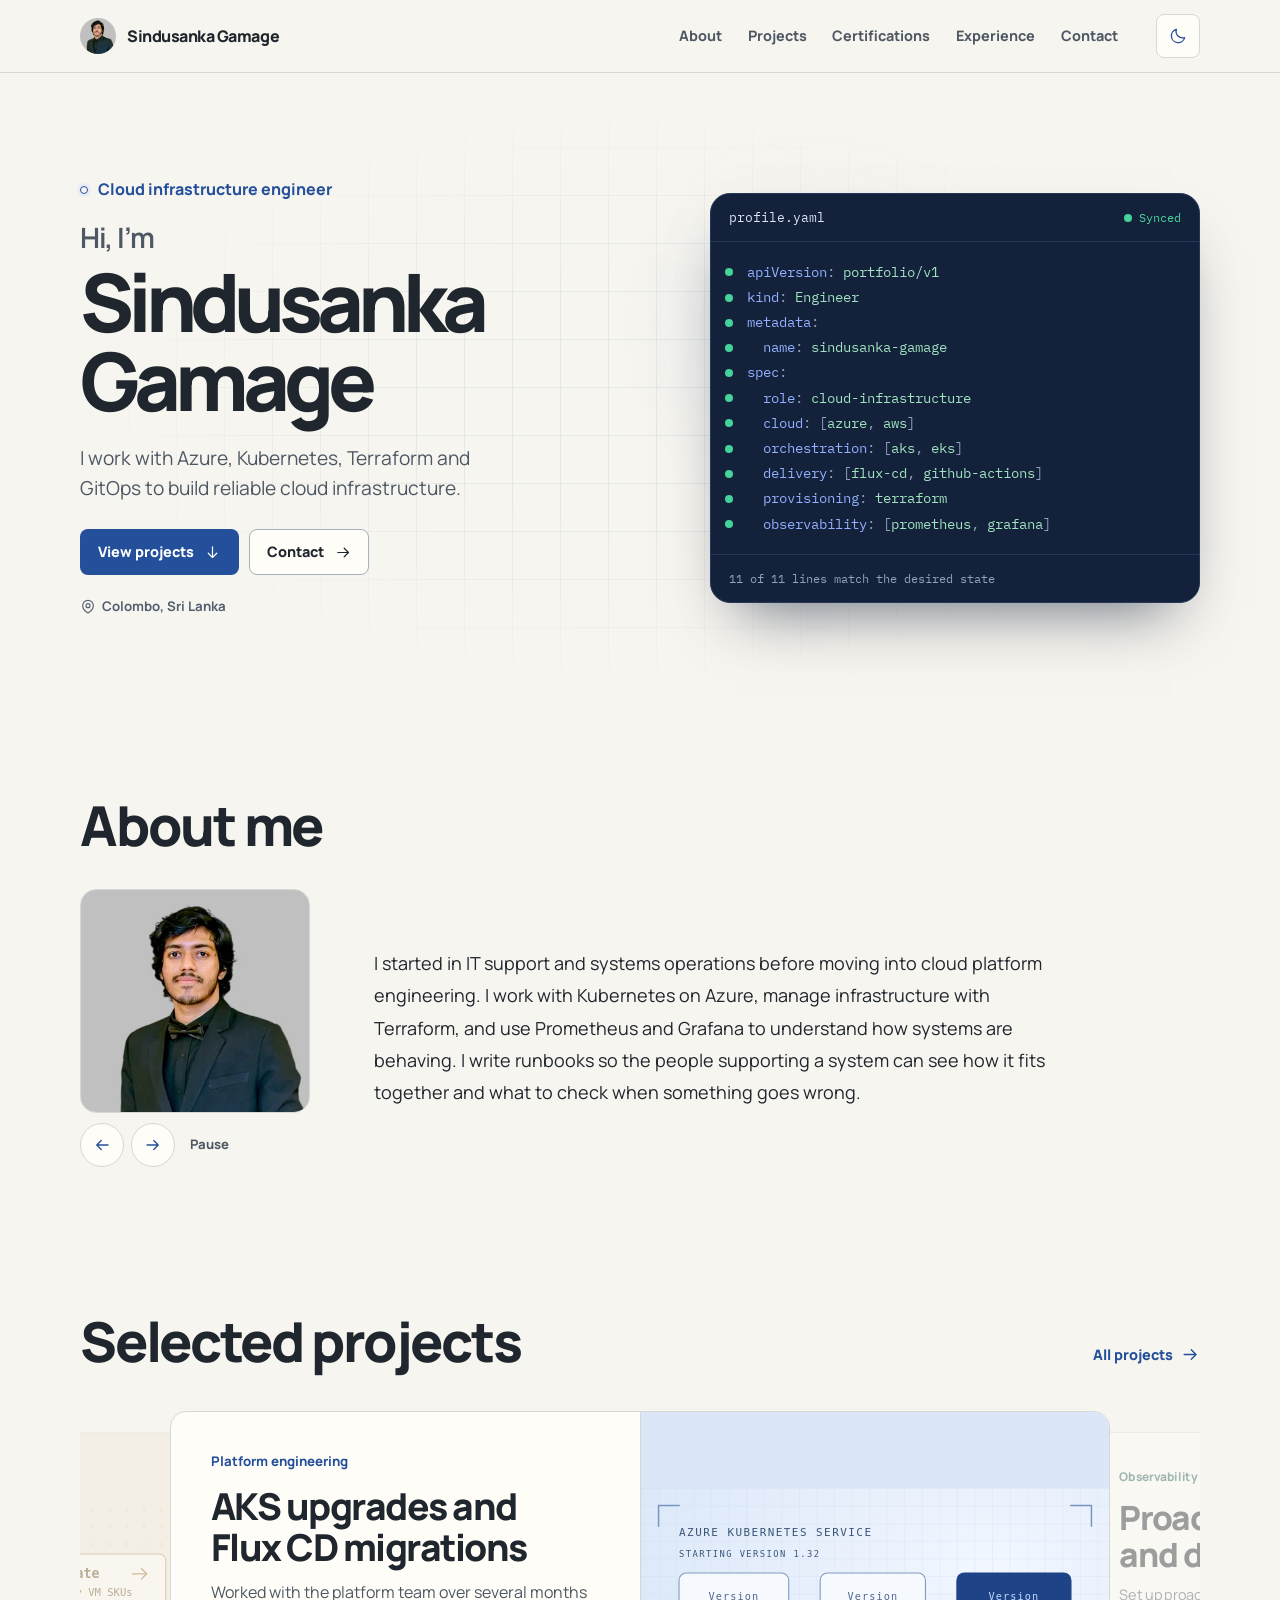
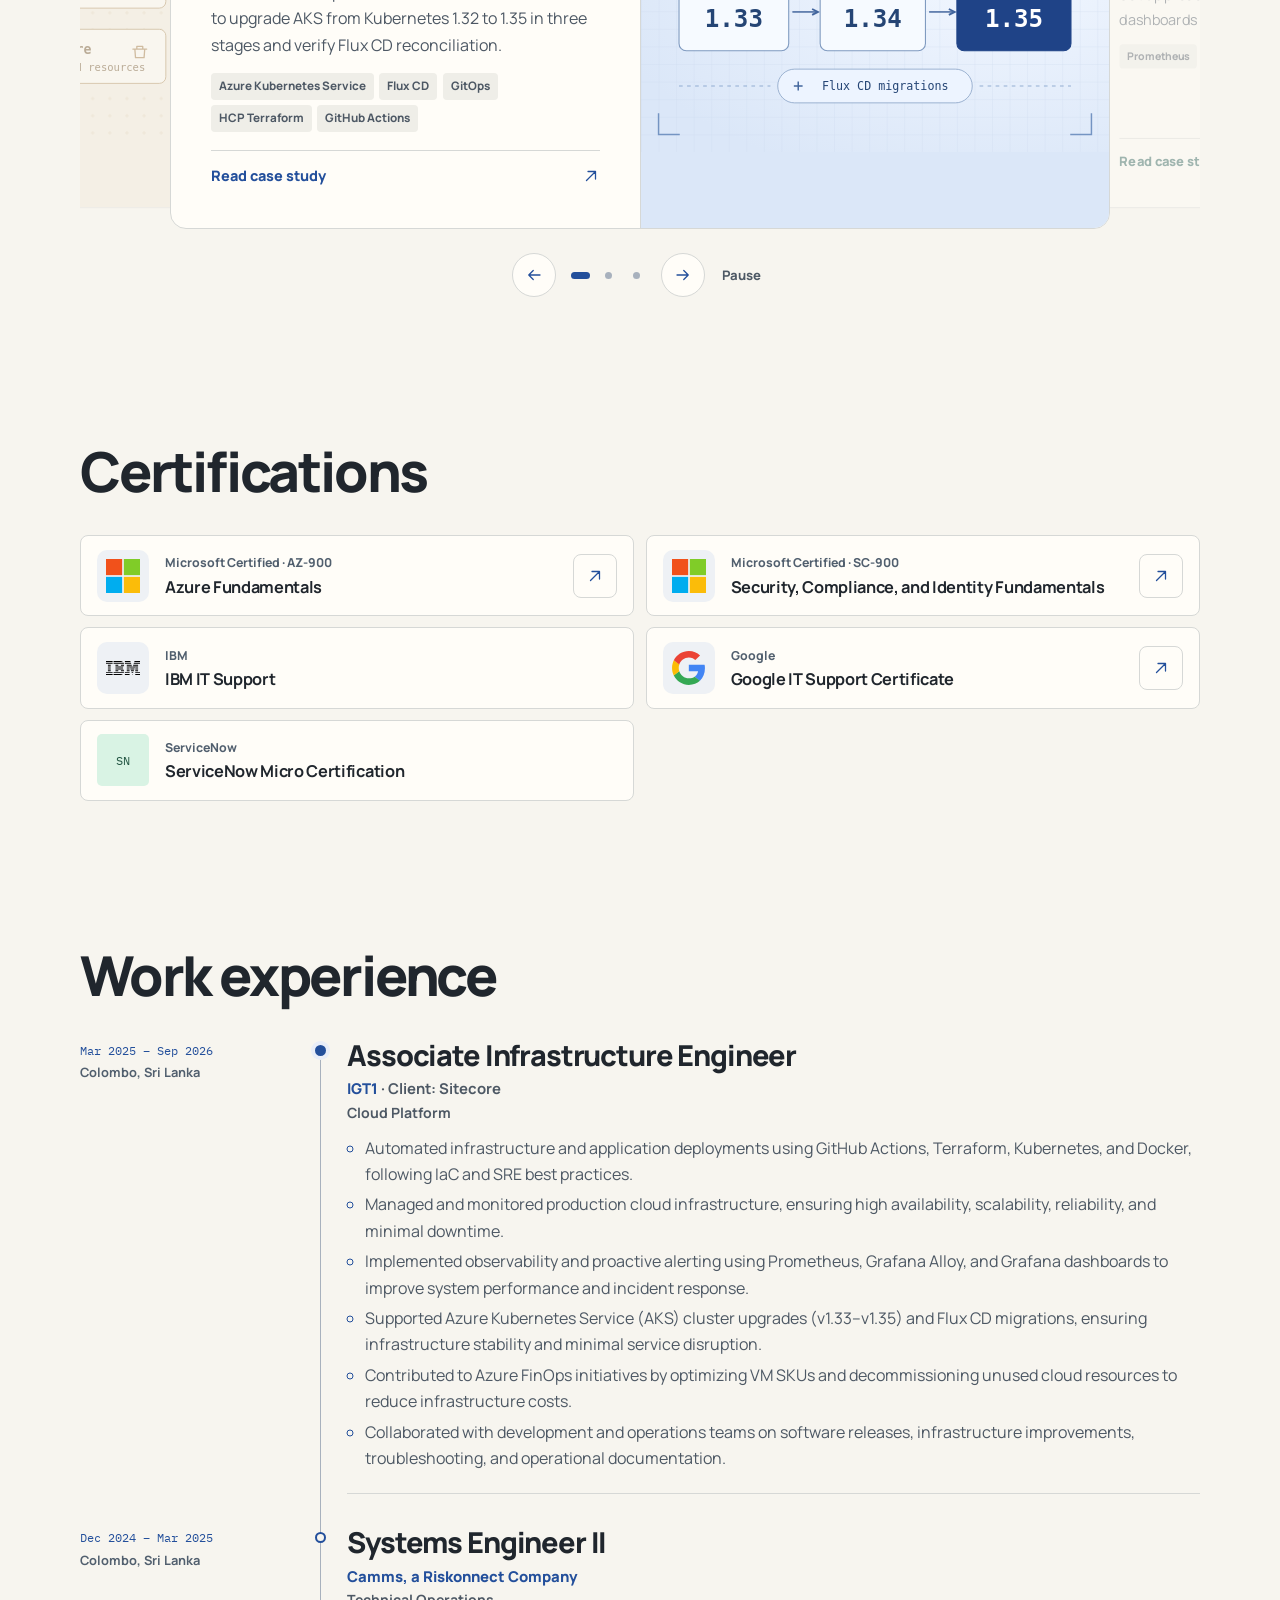
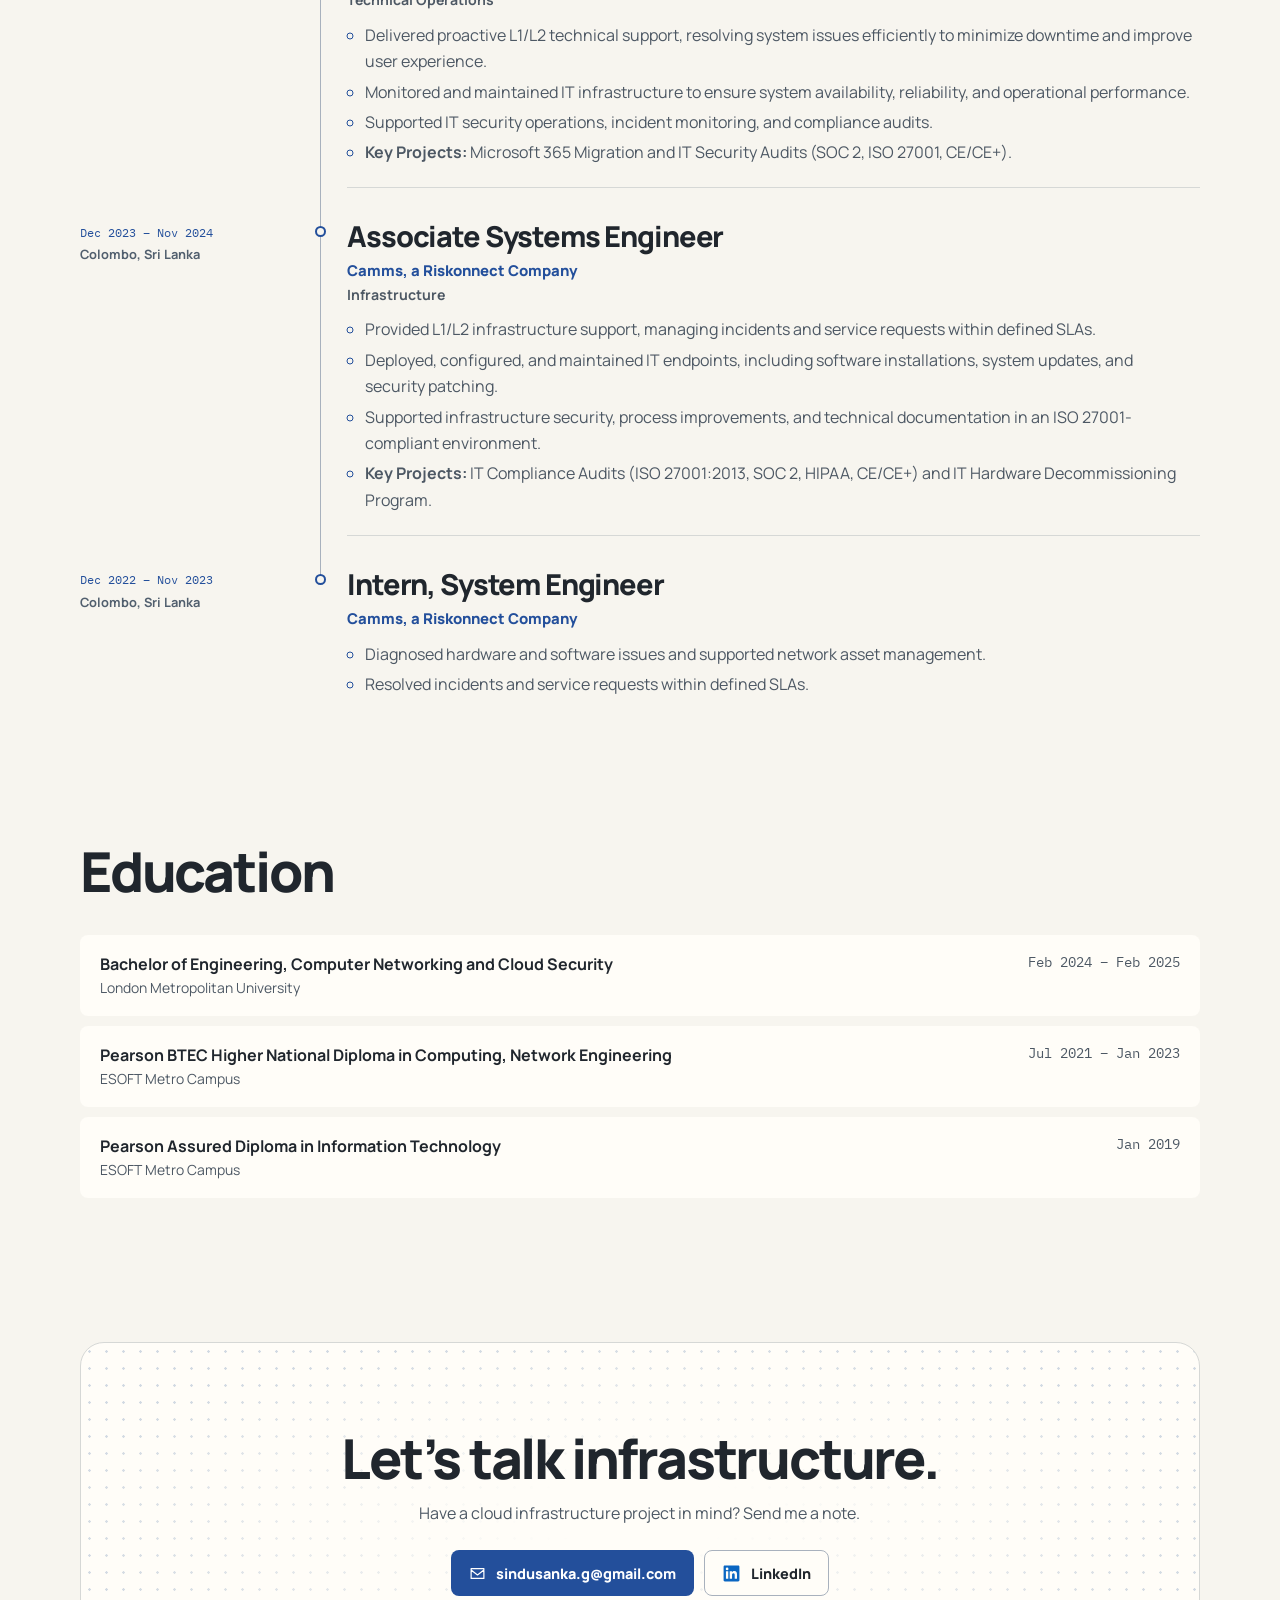
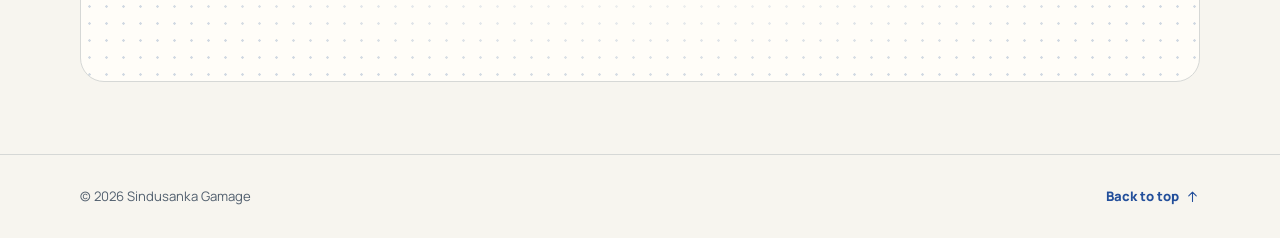
==== index.html @ 4e0adf36 "Deploy portfolio from private source" ====
<!DOCTYPE html><html lang="en" id="top"><head><meta charset="utf-8"><meta name="viewport" content="width=device-width, initial-scale=1"><meta name="theme-color" content="#f7f5ef"><meta name="description" content="Cloud infrastructure engineer in Colombo, Sri Lanka. Working with Azure, Kubernetes, Terraform, GitOps and observability."><meta name="author" content="Sindusanka Gamage"><title>Sindusanka Gamage | Cloud infrastructure engineer</title><link rel="canonical" href="https://sindusanka.live/"><meta property="og:type" content="website"><meta property="og:title" content="Sindusanka Gamage | Cloud infrastructure engineer"><meta property="og:description" content="Cloud infrastructure engineer in Colombo, Sri Lanka. Working with Azure, Kubernetes, Terraform, GitOps and observability."><meta property="og:url" content="https://sindusanka.live/"><meta property="og:image" content="https://sindusanka.live/social.png"><meta property="og:image:width" content="1200"><meta property="og:image:height" content="630"><meta property="og:image:alt" content="Sindusanka Gamage, cloud infrastructure engineer, on a blue grid background"><meta name="twitter:card" content="summary_large_image"><link rel="icon" href="/favicon.svg" type="image/svg+xml"><script>
      try {
        if (localStorage.getItem('portfolio-theme') === 'dark') {
          document.documentElement.dataset.theme = 'dark';
          document.querySelector('meta[name="theme-color"]').content = '#121821';
        }
      } catch {}
    </script><link rel="stylesheet" href="/_astro/Base.BDLdyWD6.css"><link rel="stylesheet" href="/_astro/index.BL-4gbsb.css"></head><body><a class="skip-link" href="#main">Skip to content</a><header class="site-header"><div class="shell header-inner"><a class="brand" href="/" aria-label="Sindusanka Gamage — home"><img class="brand-mark" src="/about-portrait.webp" alt="" width="36" height="36"><span>Sindusanka Gamage</span></a><nav class="desktop-nav" aria-label="Primary"><a href="/#about">About</a><a href="/#projects">Projects</a><a href="/#certifications">Certifications</a><a href="/#experience">Experience</a><a href="/#contact">Contact</a></nav><div class="header-controls"><button type="button" class="icon-button theme-control" aria-label="Switch to dark mode" data-theme-toggle hidden><svg class="theme-moon" aria-hidden="true" width="18" height="18" viewBox="0 0 24 24" fill="none" stroke="currentColor" stroke-width="1.7" stroke-linecap="round" stroke-linejoin="round"><path d="M20.9 14.1A8.7 8.7 0 0 1 9.9 3.1 9 9 0 1 0 20.9 14.1Z"></path></svg><svg class="theme-sun" aria-hidden="true" width="18" height="18" viewBox="0 0 24 24" fill="none" stroke="currentColor" stroke-width="1.7" stroke-linecap="round" stroke-linejoin="round"><path d="M12 2v2m0 16v2M2 12h2m16 0h2M4.9 4.9l1.4 1.4m11.4 11.4 1.4 1.4m0-14.2-1.4 1.4M6.3 17.7l-1.4 1.4M16 12a4 4 0 1 1-8 0 4 4 0 0 1 8 0Z"></path></svg></button><details class="mobile-nav" data-mobile-menu><summary class="icon-button" aria-label="Navigation menu"><svg class="menu-open-icon" aria-hidden="true" width="18" height="18" viewBox="0 0 24 24" fill="none" stroke="currentColor" stroke-width="1.7" stroke-linecap="round" stroke-linejoin="round"><path d="M4 8h16M4 16h16"></path></svg><svg class="menu-close-icon" aria-hidden="true" width="18" height="18" viewBox="0 0 24 24" fill="none" stroke="currentColor" stroke-width="1.7" stroke-linecap="round" stroke-linejoin="round"><path d="m6 6 12 12M6 18 18 6"></path></svg></summary><nav aria-label="Primary"><a href="/#about">About</a><a href="/#projects">Projects</a><a href="/#certifications">Certifications</a><a href="/#experience">Experience</a><a href="/#contact">Contact</a></nav></details></div></div></header><script type="module">var e=document.querySelector(`[data-mobile-menu]`),t=e?.querySelector(`summary`);e?.querySelectorAll(`nav a`).forEach(n=>{n.addEventListener(`click`,()=>{e.open=!1,t?.focus({preventScroll:!0})})}),e?.addEventListener(`keydown`,n=>{n.key===`Escape`&&e.open&&(e.open=!1,t?.focus())});var n=document.querySelector(`[data-theme-toggle]`),r=document.documentElement,i=document.querySelector(`meta[name="theme-color"]`);if(n){let e=()=>{let e=r.dataset.theme===`dark`?`light`:`dark`;n.setAttribute(`aria-label`,`Switch to ${e} mode`)};e(),n.hidden=!1,n.addEventListener(`click`,()=>{let t=r.dataset.theme===`dark`?`light`:`dark`;r.dataset.theme=t,i&&(i.content=t===`dark`?`#121821`:`#f7f5ef`),e();try{localStorage.setItem(`portfolio-theme`,t)}catch{}})}</script><main id="main" tabindex="-1"><section class="shell hero" aria-labelledby="intro-heading"><div class="hero-grid-background" aria-hidden="true"></div><div class="hero-copy"><p class="eyebrow hero-eyebrow"><span aria-hidden="true"></span>Cloud infrastructure engineer</p><h1 id="intro-heading" aria-label="Hi, I’m Sindusanka Gamage"><span aria-hidden="true">Hi, I’m</span><strong class="name-line" aria-hidden="true">Sindusanka</strong><em class="name-line" aria-hidden="true">Gamage</em></h1><p class="hero-description">I work with Azure, Kubernetes, Terraform and GitOps to build reliable cloud infrastructure.</p><div class="hero-actions flex flex-wrap"><a class="button primary-button" href="#projects">View projects <svg aria-hidden="true" width="17" height="17" viewBox="0 0 24 24" fill="none" stroke="currentColor" stroke-width="1.7" stroke-linecap="round" stroke-linejoin="round"><path d="M12 4v15m-6-6 6 6 6-6"></path></svg></a><a class="button secondary-button" href="#contact">Contact <svg aria-hidden="true" width="17" height="17" viewBox="0 0 24 24" fill="none" stroke="currentColor" stroke-width="1.7" stroke-linecap="round" stroke-linejoin="round"><path d="M4 12h15m-6-6 6 6-6 6"></path></svg></a></div><p class="location"><svg aria-hidden="true" width="16" height="16" viewBox="0 0 24 24" fill="none" stroke="currentColor" stroke-width="1.7" stroke-linecap="round" stroke-linejoin="round"><path d="M20 10c0 6-8 11-8 11S4 16 4 10a8 8 0 0 1 16 0Zm-5 0a3 3 0 1 1-6 0 3 3 0 0 1 6 0Z"></path></svg> Colombo, Sri Lanka</p></div><figure class="manifest" aria-label="Profile YAML illustration" style="--line-count: 11" data-astro-cid-53fjrrnv><figcaption class="manifest-bar" data-astro-cid-53fjrrnv><span data-astro-cid-53fjrrnv>profile.yaml</span><span class="swap" data-astro-cid-53fjrrnv><span class="status status-pending pending" aria-hidden="true" data-astro-cid-53fjrrnv>Reconciling</span><span class="status status-synced settled" data-astro-cid-53fjrrnv>Synced</span></span></figcaption><ol class="manifest-lines" role="list" data-astro-cid-53fjrrnv><li class="manifest-line" style="--line-index: 0" data-astro-cid-53fjrrnv><span class="line-dot" aria-hidden="true" data-astro-cid-53fjrrnv></span><code class="line-text" data-astro-cid-53fjrrnv><span class="yaml-key" data-astro-cid-53fjrrnv>apiVersion</span><span class="yaml-punctuation" data-astro-cid-53fjrrnv>:</span><span class="yaml-value" data-astro-cid-53fjrrnv> portfolio/v1</span></code></li><li class="manifest-line" style="--line-index: 1" data-astro-cid-53fjrrnv><span class="line-dot" aria-hidden="true" data-astro-cid-53fjrrnv></span><code class="line-text" data-astro-cid-53fjrrnv><span class="yaml-key" data-astro-cid-53fjrrnv>kind</span><span class="yaml-punctuation" data-astro-cid-53fjrrnv>:</span><span class="yaml-value" data-astro-cid-53fjrrnv> Engineer</span></code></li><li class="manifest-line" style="--line-index: 2" data-astro-cid-53fjrrnv><span class="line-dot" aria-hidden="true" data-astro-cid-53fjrrnv></span><code class="line-text" data-astro-cid-53fjrrnv><span class="yaml-key" data-astro-cid-53fjrrnv>metadata</span><span class="yaml-punctuation" data-astro-cid-53fjrrnv>:</span></code></li><li class="manifest-line" style="--line-index: 3" data-astro-cid-53fjrrnv><span class="line-dot" aria-hidden="true" data-astro-cid-53fjrrnv></span><code class="line-text" data-astro-cid-53fjrrnv><span class="yaml-key" data-astro-cid-53fjrrnv>  name</span><span class="yaml-punctuation" data-astro-cid-53fjrrnv>:</span><span class="yaml-value" data-astro-cid-53fjrrnv> sindusanka-gamage</span></code></li><li class="manifest-line" style="--line-index: 4" data-astro-cid-53fjrrnv><span class="line-dot" aria-hidden="true" data-astro-cid-53fjrrnv></span><code class="line-text" data-astro-cid-53fjrrnv><span class="yaml-key" data-astro-cid-53fjrrnv>spec</span><span class="yaml-punctuation" data-astro-cid-53fjrrnv>:</span></code></li><li class="manifest-line" style="--line-index: 5" data-astro-cid-53fjrrnv><span class="line-dot" aria-hidden="true" data-astro-cid-53fjrrnv></span><code class="line-text" data-astro-cid-53fjrrnv><span class="yaml-key" data-astro-cid-53fjrrnv>  role</span><span class="yaml-punctuation" data-astro-cid-53fjrrnv>:</span><span class="yaml-value" data-astro-cid-53fjrrnv> cloud-infrastructure</span></code></li><li class="manifest-line" style="--line-index: 6" data-astro-cid-53fjrrnv><span class="line-dot" aria-hidden="true" data-astro-cid-53fjrrnv></span><code class="line-text" data-astro-cid-53fjrrnv><span class="yaml-key" data-astro-cid-53fjrrnv>  cloud</span><span class="yaml-punctuation" data-astro-cid-53fjrrnv>:</span><span class="yaml-punctuation" data-astro-cid-53fjrrnv> [</span><span class="yaml-value" data-astro-cid-53fjrrnv>azure</span><span class="yaml-punctuation" data-astro-cid-53fjrrnv>, </span><span class="yaml-value" data-astro-cid-53fjrrnv>aws</span><span class="yaml-punctuation" data-astro-cid-53fjrrnv>]</span></code></li><li class="manifest-line" style="--line-index: 7" data-astro-cid-53fjrrnv><span class="line-dot" aria-hidden="true" data-astro-cid-53fjrrnv></span><code class="line-text" data-astro-cid-53fjrrnv><span class="yaml-key" data-astro-cid-53fjrrnv>  orchestration</span><span class="yaml-punctuation" data-astro-cid-53fjrrnv>:</span><span class="yaml-punctuation" data-astro-cid-53fjrrnv> [</span><span class="yaml-value" data-astro-cid-53fjrrnv>aks</span><span class="yaml-punctuation" data-astro-cid-53fjrrnv>, </span><span class="yaml-value" data-astro-cid-53fjrrnv>eks</span><span class="yaml-punctuation" data-astro-cid-53fjrrnv>]</span></code></li><li class="manifest-line" style="--line-index: 8" data-astro-cid-53fjrrnv><span class="line-dot" aria-hidden="true" data-astro-cid-53fjrrnv></span><code class="line-text" data-astro-cid-53fjrrnv><span class="yaml-key" data-astro-cid-53fjrrnv>  delivery</span><span class="yaml-punctuation" data-astro-cid-53fjrrnv>:</span><span class="yaml-punctuation" data-astro-cid-53fjrrnv> [</span><span class="yaml-value" data-astro-cid-53fjrrnv>flux-cd</span><span class="yaml-punctuation" data-astro-cid-53fjrrnv>, </span><span class="yaml-value" data-astro-cid-53fjrrnv>github-actions</span><span class="yaml-punctuation" data-astro-cid-53fjrrnv>]</span></code></li><li class="manifest-line" style="--line-index: 9" data-astro-cid-53fjrrnv><span class="line-dot" aria-hidden="true" data-astro-cid-53fjrrnv></span><code class="line-text" data-astro-cid-53fjrrnv><span class="yaml-key" data-astro-cid-53fjrrnv>  provisioning</span><span class="yaml-punctuation" data-astro-cid-53fjrrnv>:</span><span class="yaml-value" data-astro-cid-53fjrrnv> terraform</span></code></li><li class="manifest-line" style="--line-index: 10" data-astro-cid-53fjrrnv><span class="line-dot" aria-hidden="true" data-astro-cid-53fjrrnv></span><code class="line-text" data-astro-cid-53fjrrnv><span class="yaml-key" data-astro-cid-53fjrrnv>  observability</span><span class="yaml-punctuation" data-astro-cid-53fjrrnv>:</span><span class="yaml-punctuation" data-astro-cid-53fjrrnv> [</span><span class="yaml-value" data-astro-cid-53fjrrnv>prometheus</span><span class="yaml-punctuation" data-astro-cid-53fjrrnv>, </span><span class="yaml-value" data-astro-cid-53fjrrnv>grafana</span><span class="yaml-punctuation" data-astro-cid-53fjrrnv>]</span></code></li></ol><div class="manifest-footer" data-astro-cid-53fjrrnv><span class="swap" data-astro-cid-53fjrrnv><span class="pending" aria-hidden="true" data-astro-cid-53fjrrnv>Applying 11 lines</span><span class="settled" data-astro-cid-53fjrrnv>11 of 11 lines match the desired state</span></span></div></figure></section><section class="shell page-section" id="about" aria-labelledby="about-heading"><div class="section-heading"><h2 id="about-heading">About me</h2></div><div class="about-grid"><div class="about-gallery" role="group" aria-label="About Me photos"><div class="about-photo-frame"><img src="/about-portrait.webp" alt="Portrait of Sindusanka Gamage" width="384" height="374" data-photo-active="true" loading="lazy" decoding="async"><img src="/about-photos/0094.webp" alt="Sindusanka Gamage beside a Microsoft sign" width="640" height="640" aria-hidden="true" loading="lazy" decoding="async"><img src="/about-photos/6865.webp" alt="Sindusanka Gamage working at a desk with a laptop and monitor" width="640" height="640" aria-hidden="true" loading="lazy" decoding="async"><img src="/about-photos/6495.webp" alt="Sindusanka Gamage in graduation robes holding a certificate tube" width="640" height="640" aria-hidden="true" loading="lazy" decoding="async"></div><div class="about-photo-controls" hidden><button class="icon-button" type="button" data-photo-previous aria-label="Previous photo"><svg aria-hidden="true" width="18" height="18" viewBox="0 0 24 24" fill="none" stroke="currentColor" stroke-width="1.7" stroke-linecap="round" stroke-linejoin="round"><path d="M20 12H5m6 6-6-6 6-6"></path></svg></button><button class="icon-button" type="button" data-photo-next aria-label="Next photo"><svg aria-hidden="true" width="18" height="18" viewBox="0 0 24 24" fill="none" stroke="currentColor" stroke-width="1.7" stroke-linecap="round" stroke-linejoin="round"><path d="M4 12h15m-6-6 6 6-6 6"></path></svg></button><button class="carousel-pause" type="button" data-photo-pause aria-label="Pause photo rotation">Pause</button><span class="sr-only" data-photo-status role="status"></span></div></div><p class="bio" id="stack">I started in IT support and systems operations before moving into cloud platform engineering. I work with Kubernetes on Azure, manage infrastructure with Terraform, and use Prometheus and Grafana to understand how systems are behaving. I write runbooks so the people supporting a system can see how it fits together and what to check when something goes wrong.</p></div></section><section class="shell page-section" id="projects" aria-labelledby="projects-heading"><div class="section-heading"><h2 id="projects-heading">Selected projects</h2><a href="/projects/" class="text-link section-link">All projects <svg aria-hidden="true" width="19" height="19" viewBox="0 0 24 24" fill="none" stroke="currentColor" stroke-width="1.7" stroke-linecap="round" stroke-linejoin="round"><path d="M4 12h15m-6-6 6 6-6 6"></path></svg></a></div><div class="project-grid" id="project-slides"><article class="project-card project-featured"><div class="project-content"><p class="project-meta"><span class="project-number">01</span>Platform engineering</p><h3>AKS upgrades and Flux CD migrations</h3><p class="project-summary">Worked with the platform team over several months to upgrade AKS from Kubernetes 1.32 to 1.35 in three stages and verify Flux CD reconciliation.</p><ul class="tags" aria-label="Technologies"><li>Azure Kubernetes Service</li><li>Flux CD</li><li>GitOps</li><li>HCP Terraform</li><li>GitHub Actions</li></ul><a class="project-link text-link" href="/projects/aks-upgrades-flux-migrations/" aria-label="Read case study: AKS upgrades and Flux CD migrations">Read case study <svg aria-hidden="true" width="18" height="18" viewBox="0 0 24 24" fill="none" stroke="currentColor" stroke-width="1.7" stroke-linecap="round" stroke-linejoin="round"><path d="M6 18 18 6M8 6h10v10"></path></svg></a></div><div class="project-media"><img src="/project-media/aks-upgrades-flux-migrations/aks-upgrade-sequence.svg" alt="Three AKS upgrades from 1.32 to 1.33, 1.34, and 1.35, with Flux CD on a separate track." width="640" height="360" loading="eager" decoding="async"></div></article><article class="project-card" data-tone="teal"><div class="project-content"><p class="project-meta"><span class="project-number">02</span>Observability</p><h3>Proactive alerting and dashboards</h3><p class="project-summary">Set up proactive alerting and built custom Grafana dashboards to make system health easier to see.</p><ul class="tags" aria-label="Technologies"><li>Prometheus</li><li>Grafana Alloy</li><li>Grafana</li></ul><a class="project-link text-link" href="/projects/proactive-alerting-dashboards/" aria-label="Read case study: Proactive alerting and dashboards">Read case study <svg aria-hidden="true" width="18" height="18" viewBox="0 0 24 24" fill="none" stroke="currentColor" stroke-width="1.7" stroke-linecap="round" stroke-linejoin="round"><path d="M6 18 18 6M8 6h10v10"></path></svg></a></div><div class="project-media"><img src="/project-media/proactive-alerting-dashboards/monitoring-flow.svg" alt="Monitoring flow diagram showing Grafana Alloy and Prometheus connected to alerts and Grafana dashboards." width="640" height="360" loading="lazy" decoding="async"></div></article><article class="project-card" data-tone="amber"><div class="project-content"><p class="project-meta"><span class="project-number">03</span>Cloud efficiency</p><h3>FinOps cost optimization</h3><p class="project-summary">Moved legacy Azure VM SKUs to more efficient options and decommissioned unused resources to reduce cloud spend.</p><ul class="tags" aria-label="Technologies"><li>Azure</li><li>FinOps</li></ul><a class="project-link text-link" href="/projects/finops-cost-optimization/" aria-label="Read case study: FinOps cost optimization">Read case study <svg aria-hidden="true" width="18" height="18" viewBox="0 0 24 24" fill="none" stroke="currentColor" stroke-width="1.7" stroke-linecap="round" stroke-linejoin="round"><path d="M6 18 18 6M8 6h10v10"></path></svg></a></div><div class="project-media"><img src="/project-media/finops-cost-optimization/azure-resource-lifecycle.svg" alt="Azure resource lifecycle diagram showing two paths from a resource review: migrate legacy VM SKUs and retire unused resources." width="640" height="360" loading="lazy" decoding="async"></div></article></div><div class="carousel-controls" hidden><button class="icon-button" type="button" data-project-prev aria-label="Previous project" aria-controls="project-slides"><svg aria-hidden="true" width="18" height="18" viewBox="0 0 24 24" fill="none" stroke="currentColor" stroke-width="1.7" stroke-linecap="round" stroke-linejoin="round"><path d="M20 12H5m6 6-6-6 6-6"></path></svg></button><div class="carousel-dots" role="group" aria-label="Choose a project"><button class="carousel-dot" type="button" data-project-index="0" aria-label="Show AKS upgrades and Flux CD migrations" aria-controls="project-slides"></button><button class="carousel-dot" type="button" data-project-index="1" aria-label="Show Proactive alerting and dashboards" aria-controls="project-slides"></button><button class="carousel-dot" type="button" data-project-index="2" aria-label="Show FinOps cost optimization" aria-controls="project-slides"></button></div><button class="icon-button" type="button" data-project-next aria-label="Next project" aria-controls="project-slides"><svg aria-hidden="true" width="18" height="18" viewBox="0 0 24 24" fill="none" stroke="currentColor" stroke-width="1.7" stroke-linecap="round" stroke-linejoin="round"><path d="M4 12h15m-6-6 6 6-6 6"></path></svg></button><button class="carousel-pause" type="button" data-project-pause>Pause</button><span class="sr-only" data-project-status role="status"></span></div></section><section class="shell page-section" id="certifications" aria-labelledby="certifications-heading"><div class="section-heading"><h2 id="certifications-heading">Certifications</h2></div><ul class="credential-list"><li class="credential"><span class="credential-mark vendor-mark" aria-hidden="true"><img src="/brand-marks/microsoft.svg" alt="" width="34" height="34" loading="lazy"></span><div><p class="credential-issuer">Microsoft Certified · AZ-900</p><h3>Azure Fundamentals</h3></div><a class="icon-button credential-link" href="https://learn.microsoft.com/en-us/credentials/certifications/azure-fundamentals/" aria-label="Azure Fundamentals issuer information" title="Issuer information"><svg aria-hidden="true" width="18" height="18" viewBox="0 0 24 24" fill="none" stroke="currentColor" stroke-width="1.7" stroke-linecap="round" stroke-linejoin="round"><path d="M6 18 18 6M8 6h10v10"></path></svg></a></li><li class="credential"><span class="credential-mark vendor-mark" aria-hidden="true"><img src="/brand-marks/microsoft.svg" alt="" width="34" height="34" loading="lazy"></span><div><p class="credential-issuer">Microsoft Certified · SC-900</p><h3>Security, Compliance, and Identity Fundamentals</h3></div><a class="icon-button credential-link" href="https://learn.microsoft.com/en-us/credentials/certifications/security-compliance-and-identity-fundamentals/" aria-label="Security, Compliance, and Identity Fundamentals issuer information" title="Issuer information"><svg aria-hidden="true" width="18" height="18" viewBox="0 0 24 24" fill="none" stroke="currentColor" stroke-width="1.7" stroke-linecap="round" stroke-linejoin="round"><path d="M6 18 18 6M8 6h10v10"></path></svg></a></li><li class="credential"><span class="credential-mark vendor-mark" aria-hidden="true"><img src="/brand-marks/ibm.svg" alt="" width="34" height="34" loading="lazy"></span><div><p class="credential-issuer">IBM</p><h3>IBM IT Support</h3></div></li><li class="credential"><span class="credential-mark vendor-mark" aria-hidden="true"><img src="/brand-marks/google.svg" alt="" width="34" height="34" loading="lazy"></span><div><p class="credential-issuer">Google</p><h3>Google IT Support Certificate</h3></div><a class="icon-button credential-link" href="https://grow.google/certificates/it-support/" aria-label="Google IT Support Certificate issuer information" title="Issuer information"><svg aria-hidden="true" width="18" height="18" viewBox="0 0 24 24" fill="none" stroke="currentColor" stroke-width="1.7" stroke-linecap="round" stroke-linejoin="round"><path d="M6 18 18 6M8 6h10v10"></path></svg></a></li><li class="credential"><span class="credential-mark servicenow-mark" aria-hidden="true">SN</span><div><p class="credential-issuer">ServiceNow</p><h3>ServiceNow Micro Certification</h3></div></li></ul></section><section class="shell page-section" id="experience" aria-labelledby="experience-heading"><div class="section-heading"><h2 id="experience-heading">Work experience</h2></div><ol class="timeline"><li class="timeline-entry"><div class="job-date"><span><time datetime="2025-03">Mar 2025</time> – <time datetime="2026-09">Sep 2026</time></span><span>Colombo, Sri Lanka</span></div><div class="job-detail"><h3>Associate Infrastructure Engineer</h3><p class="job-employer">IGT1<span> · Client: Sitecore</span></p><p class="job-team">Cloud Platform</p><ul><li>Automated infrastructure and application deployments using GitHub Actions, Terraform, Kubernetes, and Docker, following IaC and SRE best practices.</li><li>Managed and monitored production cloud infrastructure, ensuring high availability, scalability, reliability, and minimal downtime.</li><li>Implemented observability and proactive alerting using Prometheus, Grafana Alloy, and Grafana dashboards to improve system performance and incident response.</li><li>Supported Azure Kubernetes Service (AKS) cluster upgrades (v1.33–v1.35) and Flux CD migrations, ensuring infrastructure stability and minimal service disruption.</li><li>Contributed to Azure FinOps initiatives by optimizing VM SKUs and decommissioning unused cloud resources to reduce infrastructure costs.</li><li>Collaborated with development and operations teams on software releases, infrastructure improvements, troubleshooting, and operational documentation.</li></ul></div></li><li class="timeline-entry"><div class="job-date"><span><time datetime="2024-12">Dec 2024</time> – <time datetime="2025-03">Mar 2025</time></span><span>Colombo, Sri Lanka</span></div><div class="job-detail"><h3>Systems Engineer II</h3><p class="job-employer">Camms, a Riskonnect Company</p><p class="job-team">Technical Operations</p><ul><li>Delivered proactive L1/L2 technical support, resolving system issues efficiently to minimize downtime and improve user experience.</li><li>Monitored and maintained IT infrastructure to ensure system availability, reliability, and operational performance.</li><li>Supported IT security operations, incident monitoring, and compliance audits.</li><li><strong>Key Projects:</strong> Microsoft 365 Migration and IT Security Audits (SOC 2, ISO 27001, CE/CE+).</li></ul></div></li><li class="timeline-entry"><div class="job-date"><span><time datetime="2023-12">Dec 2023</time> – <time datetime="2024-11">Nov 2024</time></span><span>Colombo, Sri Lanka</span></div><div class="job-detail"><h3>Associate Systems Engineer</h3><p class="job-employer">Camms, a Riskonnect Company</p><p class="job-team">Infrastructure</p><ul><li>Provided L1/L2 infrastructure support, managing incidents and service requests within defined SLAs.</li><li>Deployed, configured, and maintained IT endpoints, including software installations, system updates, and security patching.</li><li>Supported infrastructure security, process improvements, and technical documentation in an ISO 27001-compliant environment.</li><li><strong>Key Projects:</strong> IT Compliance Audits (ISO 27001:2013, SOC 2, HIPAA, CE/CE+) and IT Hardware Decommissioning Program.</li></ul></div></li><li class="timeline-entry"><div class="job-date"><span><time datetime="2022-12">Dec 2022</time> – <time datetime="2023-11">Nov 2023</time></span><span>Colombo, Sri Lanka</span></div><div class="job-detail"><h3>Intern, System Engineer</h3><p class="job-employer">Camms, a Riskonnect Company</p><ul><li>Diagnosed hardware and software issues and supported network asset management.</li><li>Resolved incidents and service requests within defined SLAs.</li></ul></div></li></ol></section><section class="shell page-section education" id="education" aria-labelledby="education-heading"><div class="section-heading"><h2 id="education-heading">Education</h2></div><ul><li><div><strong>Bachelor of Engineering, Computer Networking and Cloud Security</strong><p>London Metropolitan University</p></div><p class="education-date">Feb 2024 – Feb 2025</p></li><li><div><strong>Pearson BTEC Higher National Diploma in Computing, Network Engineering</strong><p>ESOFT Metro Campus</p></div><p class="education-date">Jul 2021 – Jan 2023</p></li><li><div><strong>Pearson Assured Diploma in Information Technology</strong><p>ESOFT Metro Campus</p></div><p class="education-date">Jan 2019</p></li></ul></section><section class="shell page-section contact-section" id="contact" aria-labelledby="contact-heading"><div class="contact-panel"><div><h2 id="contact-heading">Let’s talk infrastructure.</h2><p class="contact-description">Have a cloud infrastructure project in mind? Send me a note.</p></div><div class="contact-actions"><a class="button primary-button" href="mailto:sindusanka.g@gmail.com"><svg aria-hidden="true" width="17" height="17" viewBox="0 0 24 24" fill="none" stroke="currentColor" stroke-width="1.7" stroke-linecap="round" stroke-linejoin="round"><path d="M3 5h18v14H3zM3 7l9 7 9-7"></path></svg> sindusanka.g@gmail.com</a><a class="button secondary-button" href="https://www.linkedin.com/in/sindusanka-gamage/" rel="me"><svg class="linkedin-logo" aria-hidden="true" viewBox="0 0 24 24" fill="currentColor"><path d="M20.45 2H3.55C2.69 2 2 2.68 2 3.53v16.94C2 21.32 2.69 22 3.55 22h16.9c.86 0 1.55-.68 1.55-1.53V3.53C22 2.68 21.31 2 20.45 2ZM7.93 18.75H4.98V9.2h2.95v9.55ZM6.45 7.9a1.71 1.71 0 1 1 0-3.42 1.71 1.71 0 0 1 0 3.42ZM19 18.75h-2.95V14.1c0-1.11-.02-2.54-1.55-2.54-1.55 0-1.79 1.21-1.79 2.46v4.73H9.76V9.2h2.83v1.31h.04c.39-.74 1.36-1.52 2.79-1.52 2.99 0 3.54 1.97 3.54 4.53v5.23Z"></path></svg> LinkedIn</a></div></div></section></main><footer class="site-footer"><div class="shell footer-inner"><span>© 2026 Sindusanka Gamage</span><a href="#top">Back to top <svg aria-hidden="true" width="15" height="15" viewBox="0 0 24 24" fill="none" stroke="currentColor" stroke-width="1.7" stroke-linecap="round" stroke-linejoin="round"><path d="M12 20V5m-6 6 6-6 6 6"></path></svg></a></div></footer></body></html><script type="module" src="/_astro/index.astro_astro_type_script_index_0_lang.Bb3Lyny_.js"></script>
---- _astro/Base.BDLdyWD6.css ----
@font-face{font-family:IBM Plex Mono;font-style:normal;font-display:swap;font-weight:400;src:url(/_astro/ibm-plex-mono-latin-400-normal.DMJ8VG8y.woff2)format("woff2"),url(/_astro/ibm-plex-mono-latin-400-normal.CvHOgSBP.woff)format("woff")}@layer properties{@supports (((-webkit-hyphens:none)) and (not (margin-trim:block))) or ((-moz-orient:inline) and (not (color:rgb(from red r g b)))){*,:before,:after,::backdrop{--tw-rotate-x:initial;--tw-rotate-y:initial;--tw-rotate-z:initial;--tw-skew-x:initial;--tw-skew-y:initial;--tw-border-style:solid;--tw-ease:initial}}}@layer theme{:root,:host{--ease-out:cubic-bezier(0, 0, .2, 1)}}@layer utilities{.\!visible{visibility:visible!important}.visible{visibility:visible}.sr-only{clip-path:inset(50%);white-space:nowrap;border-width:0;width:1px;height:1px;margin:-1px;padding:0;position:absolute;overflow:hidden}.static{position:static}.block{display:block}.flex{display:flex}.grid{display:grid}.hidden{display:none}.transform{transform:var(--tw-rotate-x, ) var(--tw-rotate-y, ) var(--tw-rotate-z, ) var(--tw-skew-x, ) var(--tw-skew-y, )}.resize{resize:both}.flex-wrap{flex-wrap:wrap}.border{border-style:var(--tw-border-style);border-width:1px}.ease-out{--tw-ease:var(--ease-out);transition-timing-function:var(--ease-out)}}@font-face{font-family:Manrope Variable;src:url(/_astro/manrope-latin-wght-normal.DHIcAJRg.woff2)format("woff2");font-display:swap;font-style:normal;font-weight:200 800}:root{color-scheme:light;--canvas:light-dark(#f7f5ef,#121821);--surface:light-dark(#fffdf8,#1a2330);--surface-soft:light-dark(#efeee8,#1f2b3a);--ink:light-dark(#20262d,#edf2f9);--muted:light-dark(#4d5864,#b2c0d1);--quiet:light-dark(#515f6e,#a5b6ca);--border:light-dark(#d6d8d6,#344459);--strong-border:light-dark(#a8b1bd,#61748c);--accent:light-dark(#234f9b,#a3c4ff);--accent-soft:light-dark(#e8edf8,#283a57);--button-bg:light-dark(#234f9b,#a3c4ff);--button-text:light-dark(#fff,#142644);--focus:light-dark(#164eab,#b7d2ff);--shadow:light-dark(#18294216,#0004);--mono:"IBM Plex Mono", ui-monospace, monospace;--body-font:"Manrope Variable", system-ui, sans-serif;--shell:1120px;--gutter:clamp(1.125rem, 5vw, 4rem);scroll-behavior:smooth;scroll-padding-top:5.5rem}:root[data-theme=dark]{color-scheme:dark}*,:before,:after{box-sizing:border-box}body{background:var(--canvas);color:var(--ink);font:400 1rem/1.65 var(--body-font);margin:0}h1,h2,h3,p,figure,pre,dl,dd{margin:0}h1,h2,h3{letter-spacing:-.04em;line-height:1.12}a{color:inherit}img{max-width:100%;height:auto;display:block}button{font:inherit}[hidden]{display:none!important}:focus-visible{outline:3px solid var(--focus);outline-offset:4px}::selection{background:var(--accent);color:var(--button-text)}.shell{width:min(calc(100% - var(--gutter) * 2), var(--shell));margin-inline:auto}.skip-link{z-index:10;top:.75rem;left:var(--gutter);background:var(--surface);color:var(--accent);border:1px solid var(--strong-border);border-radius:7px;padding:.6rem .9rem;position:fixed;transform:translateY(-180%)}.skip-link:focus{transform:none}#main:focus{outline:none}.site-header{z-index:5;border-bottom:1px solid var(--border);background:var(--canvas);position:sticky;inset-block-start:0}.header-inner{align-items:center;gap:clamp(1.25rem,3vw,2.5rem);min-height:72px;display:flex}.brand{letter-spacing:-.03em;flex:none;align-items:center;gap:.7rem;font-weight:800;text-decoration:none;display:inline-flex}.brand-mark{object-fit:cover;object-position:center 22%;border-radius:50%;width:36px;height:36px}.desktop-nav{align-items:center;gap:clamp(.75rem,2vw,1.65rem);margin-left:auto;display:flex}.desktop-nav a,.mobile-nav nav a{color:var(--muted);font-size:.9rem;font-weight:750;text-decoration:none}.desktop-nav a{padding-block:.6rem}.desktop-nav a:hover,.mobile-nav nav a:hover{color:var(--accent);text-underline-offset:.3em;text-decoration:underline}.header-controls{align-items:center;gap:.45rem;display:flex}.theme-control .theme-sun,:root[data-theme=dark] .theme-moon{display:none}:root[data-theme=dark] .theme-sun{display:block}.icon-button{border:1px solid var(--border);background:var(--surface);width:44px;height:44px;color:var(--accent);cursor:pointer;border-radius:8px;flex:none;place-items:center;padding:0;text-decoration:none;transition:background-color .16s,border-color .16s;display:inline-grid}.icon-button:hover{border-color:var(--strong-border);background:var(--accent-soft)}.mobile-nav,.mobile-nav .menu-close-icon,.mobile-nav[open] .menu-open-icon{display:none}.mobile-nav[open] .menu-close-icon{display:block}.mobile-nav summary{list-style:none}.mobile-nav summary::-webkit-details-marker{display:none}.hero{grid-template-columns:minmax(0,1.13fr) minmax(0,1fr);align-items:center;gap:clamp(1.75rem,6vw,5rem);padding-block:clamp(4rem,6.7vw,6.15rem);display:grid}.eyebrow{font:400 .73rem/1.5 var(--mono);letter-spacing:.105em;text-transform:uppercase}.hero-eyebrow{color:var(--accent);align-items:center;gap:.6rem;margin-bottom:1.4rem;display:flex}.hero-eyebrow span{border:1px solid var(--accent);width:8px;height:8px;box-shadow:0 0 0 3px var(--accent-soft);border-radius:50%}.hero h1{letter-spacing:-.075em;font-size:clamp(3.25rem,6.3vw,5.75rem);font-weight:800;line-height:.98}.hero h1 span{color:var(--muted);letter-spacing:-.045em;margin-bottom:.65rem;font-size:clamp(1.25rem,2.5vw,1.75rem);font-weight:650;display:block}.hero h1 em{color:var(--accent);font-style:normal;display:block}.hero-description{max-width:34ch;color:var(--muted);margin-top:1.45rem;font-size:clamp(1.05rem,1.7vw,1.2rem);line-height:1.58}.hero-actions{gap:.65rem;margin-top:1.6rem}.button{border:1px solid #0000;border-radius:8px;justify-content:center;align-items:center;gap:.65rem;min-height:46px;padding:.62rem 1.05rem;font-size:.9rem;font-weight:800;text-decoration:none;transition:background-color .16s,border-color .16s,box-shadow .16s;display:inline-flex}.primary-button{background:var(--button-bg);color:var(--button-text)}.primary-button:hover{box-shadow:0 4px 12px var(--shadow);background:light-dark(#193c7a,#c2d8ff)}.secondary-button{border-color:var(--strong-border);background:var(--surface);color:var(--ink)}.secondary-button:hover{background:var(--accent-soft);border-color:var(--accent)}.location{color:var(--quiet);align-items:center;gap:.4rem;margin-top:1.3rem;font-size:.83rem;font-weight:700;display:flex}.page-section{border-top:1px solid var(--border);padding-block:clamp(2.5rem,6vw,4.5rem)}.section-heading{justify-content:space-between;align-items:end;gap:1rem;margin-bottom:clamp(1.15rem,3vw,2rem);display:flex}.section-index{color:var(--accent);margin-bottom:.55rem}.section-heading h2,.contact-panel h2{font-size:clamp(2.15rem,4.3vw,3.45rem);font-weight:800}.text-link{color:var(--accent);align-items:center;gap:.5rem;font-size:.9rem;font-weight:800;text-decoration:none;display:inline-flex}.text-link:hover{text-underline-offset:.27em;text-decoration:underline}.text-link svg{flex:none}.section-link{flex:none;padding-block:.4rem}.project-grid{grid-template-columns:repeat(2,minmax(0,1fr));gap:clamp(.85rem,2vw,1.4rem);display:grid}.project-card{--project-ink:var(--accent);--project-tint:var(--accent-soft);--diagram-surface:#dbe7f8;border:1px solid var(--border);background:var(--surface);border-radius:12px;flex-direction:column;transition:border-color .16s;display:flex;position:relative;overflow:hidden}.project-card[data-tone=teal]{--project-ink:light-dark(#285e58,#aadbd0);--project-tint:light-dark(#e5f0eb,#203c39);--diagram-surface:#e2efec}.project-card[data-tone=amber]{--project-ink:light-dark(#765323,#edcc9d);--project-tint:light-dark(#f4ead9,#3f3225);--diagram-surface:#f2e9d9}.project-card:has(.project-link):is(:hover,:focus-within){border-color:var(--project-ink)}.project-featured{grid-column:1/-1;grid-template-columns:minmax(0,.85fr) minmax(0,1fr);display:grid}.project-content{border-inline-start:3px solid var(--project-ink);flex-direction:column;flex:1;align-items:start;padding:clamp(1.15rem,3.15vw,2.5rem);display:flex}@supports (color:color-mix(in lab, red, red)){.project-content{border-inline-start:3px solid color-mix(in srgb, var(--project-ink) 55%, var(--surface))}}.project-meta{color:var(--project-ink);font:400 .71rem/1.35 var(--mono);letter-spacing:.055em;text-transform:uppercase;align-items:center;gap:.6rem;margin-bottom:.85rem;display:flex}.project-number{background:var(--project-tint);border-radius:3px;padding:.2rem .4rem}.project-card h3{text-wrap:balance;max-width:23ch;font-size:clamp(1.5rem,3vw,2.3rem);font-weight:800}.project-featured h3{font-size:clamp(1.85rem,3.6vw,2.9rem)}.project-summary{max-width:44ch;color:var(--muted);margin-top:.7rem}.tags{flex-wrap:wrap;gap:.35rem;margin:.95rem 0 1.15rem;padding:0;list-style:none;display:flex}.tags li{background:var(--surface-soft);color:var(--muted);border-radius:4px;padding:.23rem .5rem;font-size:.73rem;font-weight:750}.project-link,.project-role{border-top:1px solid var(--border);align-self:stretch;margin-top:auto;padding-top:.8rem}.project-link{color:var(--project-ink);justify-content:space-between}.project-link:after{content:"";position:absolute;inset:0}.project-link:focus-visible{outline:none}.project-card:has(.project-link:focus-visible){outline:3px solid var(--focus);outline-offset:4px}.project-role{color:var(--quiet);font-size:.88rem}.project-media{border-block-end:1px solid var(--border);background:var(--diagram-surface);order:-1;align-items:center;display:grid}.project-media img{width:100%}.project-featured .project-media{border-block-end:0;border-inline-start:1px solid var(--border);order:0}.credential-list{grid-template-columns:repeat(2,minmax(0,1fr));gap:.7rem;margin:0;padding:0;list-style:none;display:grid}.credential{border:1px solid var(--border);background:var(--surface);border-radius:8px;grid-template-columns:52px minmax(0,1fr) auto;align-items:center;gap:clamp(.7rem,1.6vw,1rem);padding:.85rem 1rem;display:grid}.credential:focus-within{border-color:var(--strong-border)}.credential-mark{aspect-ratio:1;background:var(--accent-soft);width:52px;color:var(--accent);font:400 .74rem var(--mono);border-radius:5px;place-items:center;display:grid}.credential-issuer{color:var(--quiet);margin-bottom:.2rem;font-size:.77rem;font-weight:750}.credential h3{letter-spacing:-.02em;font-size:1.02rem;line-height:1.32}.credential-link{background:0 0}.timeline{--date-width:clamp(9.2rem, 20vw, 15rem);margin:0;padding:0;list-style:none;display:grid}.timeline-entry{grid-template-columns:var(--date-width) 1fr;gap:1.7rem;padding-bottom:2rem;display:grid;position:relative}.timeline-entry:last-child{padding-bottom:0}.timeline-entry:before{left:var(--date-width);content:"";background:var(--strong-border);width:1px;position:absolute;top:.7rem;bottom:-.7rem}.timeline-entry:last-child:before{display:none}.timeline-entry:after{left:calc(var(--date-width) - 5px);content:"";border:2px solid var(--accent);background:var(--canvas);border-radius:50%;width:11px;height:11px;position:absolute;top:.37rem}.timeline-entry:first-child:after{background:var(--accent);box-shadow:0 0 0 4px var(--accent-soft)}.job-date{color:var(--accent);font:400 .77rem/1.5 var(--mono);align-content:start;gap:.25rem;padding-top:.15rem;padding-right:.8rem;display:grid}.job-date span+span{color:var(--quiet);font:700 .8rem/1.5 var(--body-font)}.job-detail{border-bottom:1px solid var(--border);padding:0 .5rem 1.35rem 0}.timeline-entry:last-child .job-detail{border:0;padding-bottom:0}.job-detail h3{font-size:clamp(1.3rem,2.4vw,1.8rem);font-weight:800}.job-employer{color:var(--accent);margin-top:.35rem;font-size:.93rem;font-weight:800}.job-employer span,.job-team{color:var(--muted);font-weight:700}.job-team{font-size:.88rem}.job-detail ul{color:var(--muted);gap:.25rem;margin:.65rem 0 0;padding-left:1.1rem;display:grid}.job-detail li::marker{color:var(--accent)}.about-grid{grid-template-columns:minmax(0,38rem) auto;justify-content:start;align-items:center;gap:clamp(1.25rem,5vw,4rem);display:grid}.bio{max-width:62ch;color:var(--muted);font-size:1.07rem}.about-portrait{border:1px solid var(--border);border-radius:12px;width:9.25rem}.education ul{margin:0;padding:0;list-style:none}.education li{border-top:1px solid var(--border);justify-content:space-between;gap:.5rem 1.5rem;padding-block:.9rem;display:flex}.education li p{color:var(--muted);font-size:.87rem}.education-date{font-family:var(--mono);flex:none}.contact-panel{border:1px solid var(--border);background:var(--accent-soft);border-radius:14px;justify-content:space-between;align-items:center;gap:1.5rem;padding:clamp(1.35rem,5.2vw,3.6rem);display:flex}.contact-description{color:var(--muted);margin-top:.65rem}.contact-actions{flex-direction:column;flex:none;align-items:stretch;gap:.6rem;display:flex}.contact-actions .button{overflow-wrap:anywhere}.site-footer{border-top:1px solid var(--border)}.footer-inner{color:var(--quiet);justify-content:space-between;align-items:center;gap:1rem;padding-block:1.2rem;font-size:.82rem;display:flex}.footer-inner a{min-height:44px;color:var(--accent);align-items:center;gap:.35rem;font-weight:800;text-decoration:none;display:inline-flex}.footer-inner a:hover{text-decoration:underline}.subpage{padding-block:clamp(2.5rem,6vw,5.5rem)}.subpage-heading{max-width:48rem;margin-block:1.65rem 2rem}.subpage-heading h1{letter-spacing:-.065em;font-size:clamp(2.6rem,6.7vw,5.3rem);font-weight:800}.subpage-heading>p:last-child{max-width:55ch;color:var(--muted);margin-top:.85rem;font-size:clamp(1rem,1.7vw,1.2rem)}.case-study{max-width:820px}.case-facts{flex-wrap:wrap;gap:.8rem 2rem;margin-bottom:1.3rem;display:flex}.case-facts dt{color:var(--accent);font:400 .73rem/1.55 var(--mono);letter-spacing:.06em;text-transform:uppercase}.case-facts dd{color:var(--muted);font-weight:700}.case-diagram img{border:1px solid var(--border);border-radius:12px;width:100%}.case-body{gap:1.5rem;margin-top:2.25rem;display:grid}.case-body h2{margin-bottom:.35rem;font-size:clamp(1.35rem,2.8vw,1.85rem)}.case-body p,.case-steps{max-width:66ch;color:var(--muted);font-size:1.06rem}.case-steps{gap:.75rem;padding-inline-start:1.5rem;list-style:decimal;display:grid}.case-next{margin-top:2rem}.error-page{min-height:57vh}@media (width<=800px){:root{scroll-padding-top:1rem}.site-header{position:relative}.header-inner{justify-content:space-between;gap:.5rem;min-height:64px}.desktop-nav{display:none}.header-controls:has(>[hidden]){display:flex}.mobile-nav{display:block}.mobile-nav nav{top:100%;left:var(--gutter);right:var(--gutter);border:1px solid var(--strong-border);background:var(--surface);box-shadow:0 12px 24px var(--shadow);border-radius:0 0 10px 10px;padding:.4rem;display:grid;position:absolute}.mobile-nav nav a{min-height:44px;padding:.55rem .75rem}.mobile-nav nav a+a{border-top:1px solid var(--border)}.hero{grid-template-columns:1fr 1fr;gap:clamp(1rem,4vw,2rem)}.hero h1{font-size:clamp(2.8rem,7vw,4.2rem)}.section-heading h2,.contact-panel h2{font-size:clamp(2.1rem,5.4vw,3rem)}}@media (width<=620px){.hero{grid-template-columns:1fr;gap:1.9rem;padding-block:2.75rem 2.5rem}.hero-eyebrow{margin-bottom:1.1rem}.hero h1{font-size:clamp(2.8rem,11.8vw,4.5rem)}.hero-description{margin-top:1.15rem}.hero-actions{margin-top:1.25rem}.location{margin-top:.95rem}.section-heading{flex-direction:column;align-items:start;gap:.4rem}.project-grid,.project-featured,.credential-list,.about-grid{grid-template-columns:1fr}.about-portrait{width:7rem}.project-featured .project-media{border-block-end:1px solid var(--border);border-inline-start:0;order:-1}.project-card h3{text-wrap:initial;max-width:none}.timeline-entry{grid-template-columns:1fr;gap:.5rem;padding:0 0 1.6rem 1.3rem}.timeline-entry:before{left:4px}.timeline-entry:after{left:-1px}.job-date{flex-wrap:wrap;gap:.1rem .55rem;display:flex}.education li{flex-direction:column}.contact-panel{flex-direction:column;align-items:stretch;gap:1.05rem}.contact-actions{align-items:start}}@media (width<=360px){.brand{gap:.3rem;font-size:.8rem}.brand-mark{width:30px;height:30px}.header-controls{gap:.25rem}.credential{grid-template-columns:44px minmax(0,1fr) auto;gap:.55rem;padding-inline:.65rem}.credential-mark{width:44px}}@media (prefers-reduced-motion:reduce){:root{scroll-behavior:auto}*,:before,:after{transition:none!important;animation:none!important}}@property --tw-rotate-x{syntax:"*";inherits:false}@property --tw-rotate-y{syntax:"*";inherits:false}@property --tw-rotate-z{syntax:"*";inherits:false}@property --tw-skew-x{syntax:"*";inherits:false}@property --tw-skew-y{syntax:"*";inherits:false}@property --tw-border-style{syntax:"*";inherits:false;initial-value:solid}@property --tw-ease{syntax:"*";inherits:false}
---- _astro/index.BL-4gbsb.css ----
.manifest[data-astro-cid-53fjrrnv]{--panel-line:#26385a;--panel-punctuation:#8fa2bf;--pending-color:#e9b24f;--synced-color:#43d39b;--sync-step:.22s;--sync-start:.9s;--sync-end:calc(var(--line-count) * var(--sync-step) + var(--sync-start));border:1px solid var(--panel-line);color:#d9e4f5;min-width:0;font:400 .8rem/1.65 var(--mono);background:light-dark(#14213a,#0a1426);border-radius:20px;overflow:hidden;box-shadow:0 32px 60px -28px #14213aa6}.manifest-bar[data-astro-cid-53fjrrnv]{border-bottom:1px solid var(--panel-line);justify-content:space-between;align-items:center;gap:.5rem;padding:.8rem 1.1rem;display:flex}.manifest-lines[data-astro-cid-53fjrrnv]{margin:0;padding:1.1rem 0;font-size:clamp(.75rem,1.1vw,.875rem);line-height:1.8;list-style:none}.manifest-line[data-astro-cid-53fjrrnv]{grid-template-columns:clamp(1.75rem,3.5vw,2.25rem) minmax(0,1fr);align-items:baseline;padding-right:.85rem;display:grid}.line-dot[data-astro-cid-53fjrrnv]{background:var(--synced-color);border-radius:50%;place-self:center;width:.5rem;height:.5rem}.line-text[data-astro-cid-53fjrrnv]{font:inherit;white-space:pre-wrap;overflow-wrap:anywhere}.yaml-key[data-astro-cid-53fjrrnv]{color:#92b0ff}.yaml-value[data-astro-cid-53fjrrnv]{color:#9fe3c0}.yaml-punctuation[data-astro-cid-53fjrrnv]{color:var(--panel-punctuation)}.manifest-footer[data-astro-cid-53fjrrnv]{border-top:1px solid var(--panel-line);color:var(--panel-punctuation);padding:.8rem 1.1rem;font-size:.78rem}.swap[data-astro-cid-53fjrrnv]{display:grid}.swap[data-astro-cid-53fjrrnv]>span[data-astro-cid-53fjrrnv]{grid-area:1/1}.status[data-astro-cid-53fjrrnv]{justify-content:end;align-items:center;gap:.45rem;font-size:.78rem;display:inline-flex}.status[data-astro-cid-53fjrrnv]:before{content:"";background:currentColor;border-radius:50%;width:.5rem;height:.5rem}.status-pending[data-astro-cid-53fjrrnv]{color:var(--pending-color)}.status-synced[data-astro-cid-53fjrrnv]{color:var(--synced-color)}.pending[data-astro-cid-53fjrrnv]{display:none}@media (prefers-reduced-motion:no-preference){.line-dot[data-astro-cid-53fjrrnv]{animation:.6s ease-out both profile-sync-dot;animation-delay:calc(var(--line-index) * var(--sync-step) + var(--sync-start))}.pending[data-astro-cid-53fjrrnv]{animation:profile-fade-out .2s var(--sync-end) both;display:block}.status-pending[data-astro-cid-53fjrrnv]{display:inline-flex}.settled[data-astro-cid-53fjrrnv]{animation:profile-fade-in .3s var(--sync-end) both}}@keyframes profile-sync-dot{0%{background:var(--pending-color);transform:scale(.8)}60%{transform:scale(1.6)}to{background:var(--synced-color);transform:scale(1)}}@keyframes profile-fade-out{to{opacity:0}}@keyframes profile-fade-in{0%{opacity:0}}.hero{isolation:isolate;min-height:650px;position:relative}.hero-grid-background{z-index:-1;pointer-events:none;background:radial-gradient(circle at var(--spot-x,67%) var(--spot-y,38%), light-dark(#5a8ed620,#70a7ff20), transparent 215px), linear-gradient(to right, light-dark(#315d9c15,#8cb4ef17) 1px, transparent 1px), linear-gradient(to bottom, light-dark(#315d9c15,#8cb4ef17) 1px, transparent 1px);background-size:auto,48px 48px,48px 48px;position:absolute;inset:4% 0;mask-image:radial-gradient(#000 30%,#0000 72%)}.hero .hero-eyebrow{font:750 1rem/1.45 var(--body-font);letter-spacing:0;text-transform:none}.hero h1 .name-line{color:var(--ink);font:inherit;font-weight:800;display:grid}.name-line[data-name]:before{visibility:hidden;content:attr(data-name);grid-area:1/1}.hero h1 .name-line>span{min-width:0;color:inherit;font:inherit;letter-spacing:inherit;grid-area:1/1;margin:0}.typing:after{background:var(--accent);content:"";width:3px;height:.78em;margin-inline-start:4px;animation:.65s step-end infinite name-caret;display:inline-block}@keyframes name-caret{50%{opacity:0}}.page-section{border-top:0}.about-grid{grid-template-columns:230px minmax(0,1fr);gap:clamp(1.75rem,5vw,4.5rem)}.about-gallery{width:100%;min-width:0}.about-photo-frame{aspect-ratio:384/374;border:1px solid var(--border);background:var(--surface);border-radius:16px;display:grid;overflow:hidden}.about-photo-frame img{object-fit:cover;opacity:0;grid-area:1/1;width:100%;height:100%;transition:opacity .55s}.about-photo-frame img[data-photo-active=true]{z-index:1;opacity:1}.about-photo-controls{align-items:center;gap:.45rem;margin-top:.65rem;display:flex}.about-photo-controls .icon-button{border-radius:50%}.bio{color:var(--ink);font-size:clamp(1rem,1.6vw,1.125rem);line-height:1.8}.project-carousel .project-grid{touch-action:pan-y pinch-zoom;grid-template-columns:minmax(0,1fr);place-items:stretch center;padding-block:6px;display:grid;overflow:hidden}.project-carousel .project-card{opacity:0;border-radius:16px;grid-area:1/1;grid-template-columns:minmax(0,1fr) minmax(0,1fr);width:84%;min-width:0;transition:transform .65s cubic-bezier(.22,.68,.12,1),opacity .45s;display:grid}.project-carousel .project-card[data-position=active]{z-index:2;opacity:1;transform:translateX(var(--drag-x,0px))}.project-carousel .project-card[data-position=previous]{opacity:.42;transform:translate(-92%)scale(.9)}.project-carousel .project-card[data-position=next]{opacity:.42;transform:translate(92%)scale(.9)}.project-carousel .project-card[data-position=off]{visibility:hidden}.project-carousel .project-grid.dragging{cursor:grabbing;user-select:none}.project-carousel .project-grid.dragging .project-card{transition:none}.project-carousel .project-content{border:0;min-width:0}.project-carousel .project-card h3{font-size:clamp(1.55rem,2.9vw,2.5rem)}.project-carousel .project-meta{font:750 .83rem/1.45 var(--body-font);letter-spacing:0;text-transform:none}.project-carousel .project-number{display:none}.project-carousel .project-card .project-media{border:0;border-inline-start:1px solid var(--border);order:0}.project-carousel .project-link:focus-visible{outline:2px solid var(--focus);outline-offset:3px}.project-carousel .project-card:has(.project-link:focus-visible){outline-offset:-3px}.carousel-opening .project-card[data-position=active]{animation:1.1s cubic-bezier(.22,.68,.12,1) both project-open-center}.carousel-opening .project-card[data-position=previous]{animation:1.15s cubic-bezier(.22,.68,.12,1) both project-open-left}.carousel-opening .project-card[data-position=next]{animation:1.15s cubic-bezier(.22,.68,.12,1) both project-open-right}@keyframes project-open-center{0%{opacity:.65;transform:translateY(12px)scale(.98)}}@keyframes project-open-left{0%{opacity:0;transform:translate(-36%)scale(.91)}}@keyframes project-open-right{0%{opacity:0;transform:translate(36%)scale(.91)}}.carousel-controls,.carousel-dots{justify-content:center;align-items:center;display:flex}.carousel-controls{flex-wrap:wrap;gap:.65rem;margin-top:1.15rem}.carousel-controls .icon-button{border-radius:50%}.carousel-dot{cursor:pointer;background:0 0;border:0;place-items:center;width:28px;height:44px;padding:0;display:grid}.carousel-dot:before{background:var(--strong-border);content:"";border-radius:6px;width:7px;height:7px;transition:width .2s,background-color .2s}.carousel-dot[aria-current=true]:before{background:var(--accent);width:19px}.carousel-pause{min-height:44px;color:var(--muted);cursor:pointer;background:0 0;border:0;padding-inline:.45rem;font-size:.82rem;font-weight:750}.carousel-pause:hover{text-decoration:underline}.vendor-mark{background:#eef1f5;border-radius:10px}.vendor-mark img{object-fit:contain;width:min(68%,34px);height:34px}.servicenow-mark{color:light-dark(#225542,#b6e3cc);background:light-dark(#d9f3e4,#223c32)}.education li{background:var(--surface);border:0;border-radius:8px;padding:1rem 1.25rem}.education li+li{margin-top:.6rem}.timeline{--timeline-progress:0;position:relative}.timeline:after{top:.7rem;bottom:1rem;left:var(--date-width);background:var(--accent);width:1px;transform:scaleY(var(--timeline-progress));transform-origin:top;content:"";position:absolute}.timeline-entry:after{z-index:1}.timeline-entry.passed:after{background:var(--accent)}.revealed{animation:section-enter .58s ease-out var(--reveal-delay,0s) backwards}@keyframes section-enter{0%{transform:translateX(var(--reveal-x,0px));opacity:.65}}.contact-panel{isolation:isolate;text-align:center;background:var(--surface);border-radius:24px;flex-direction:column;justify-content:center;align-items:center;min-height:340px;position:relative;overflow:hidden}.contact-panel:before{z-index:-1;pointer-events:none;content:"";background:radial-gradient(circle,light-dark(#557aa844,#8eb6f650) 1px,#0000 1.5px) 0 0/17px 17px;animation:4s ease-in-out both contact-dots;position:absolute;inset:0;mask-image:radial-gradient(#0000 14%,#000 75%)}@keyframes contact-dots{50%{opacity:.45}}.contact-actions{flex-flow:wrap;justify-content:center}.linkedin-logo{color:light-dark(#0a66c2,#82b8f0);flex:none;width:19px;height:19px}@media (width<=800px){.hero{min-height:560px}.project-carousel .project-card{width:90%}}@media (width<=620px){.hero{min-height:0}.hero-grid-background{inset-block-end:35%}.about-grid{grid-template-columns:minmax(0,1fr);gap:1rem}.about-gallery{width:min(100%,180px)}.project-carousel .project-card{grid-template-columns:minmax(0,1fr);width:100%}.project-carousel .project-card .project-media{border-inline-start:0;border-block-end:1px solid var(--border);order:-1}.project-carousel .project-card:not([data-position=active]){opacity:0}.timeline:after{left:4px}.contact-actions{align-items:center}}@media (prefers-reduced-motion:reduce){.typing:after,.carousel-pause{display:none}.about-photo-frame img{transition:none}.hero-grid-background{--spot-x:67%!important;--spot-y:38%!important}}
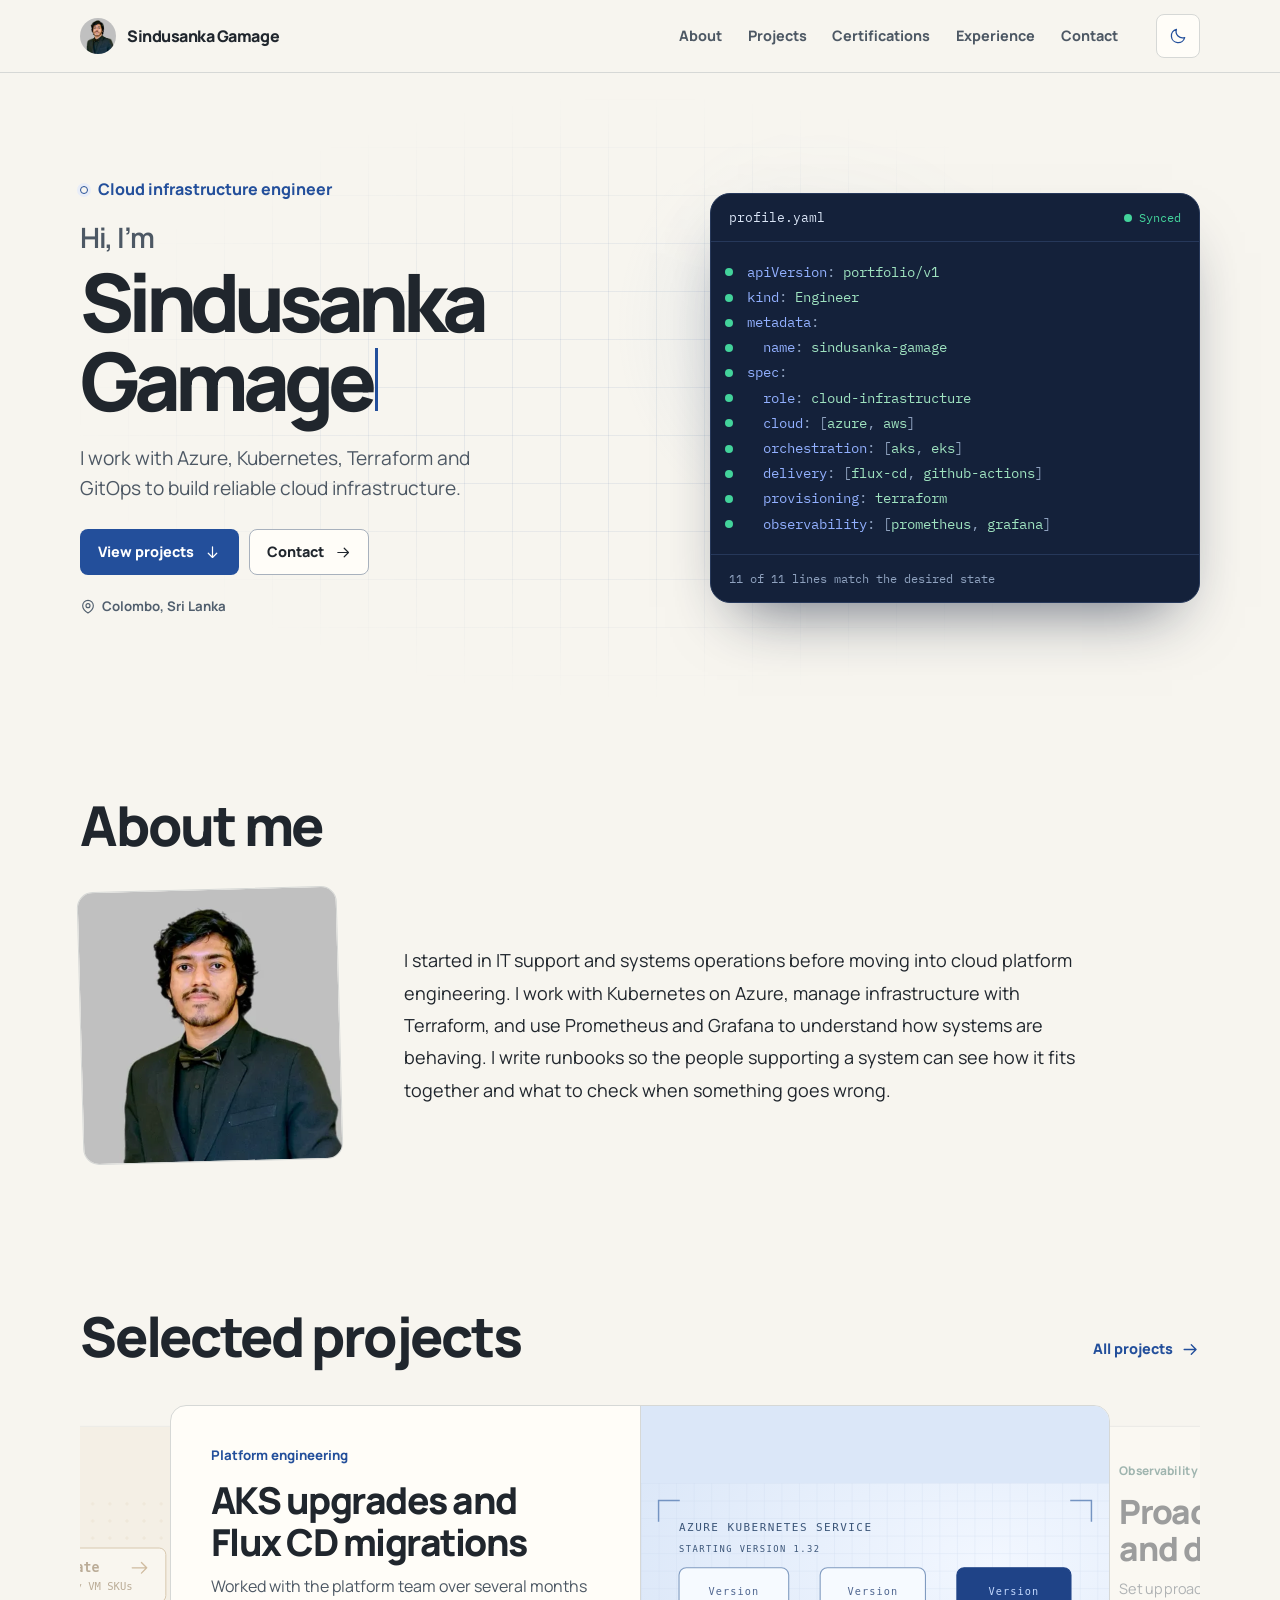
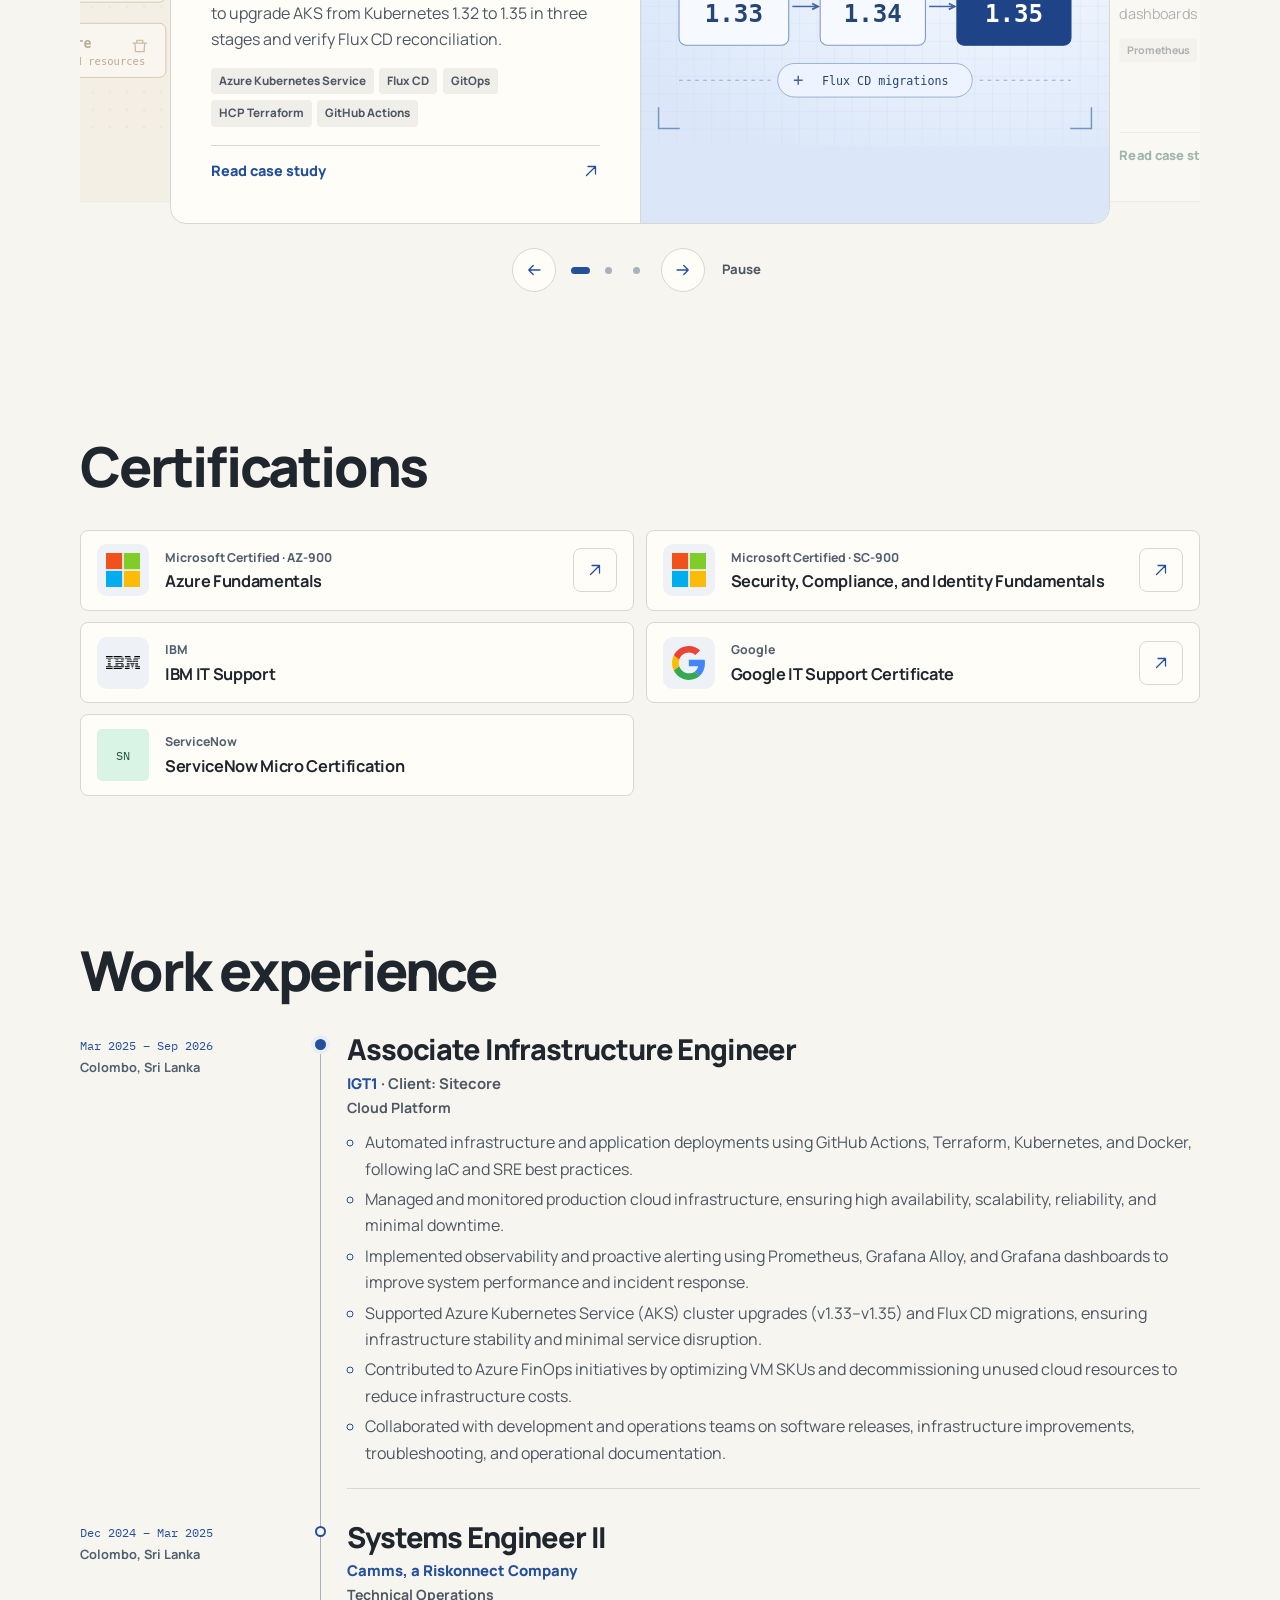
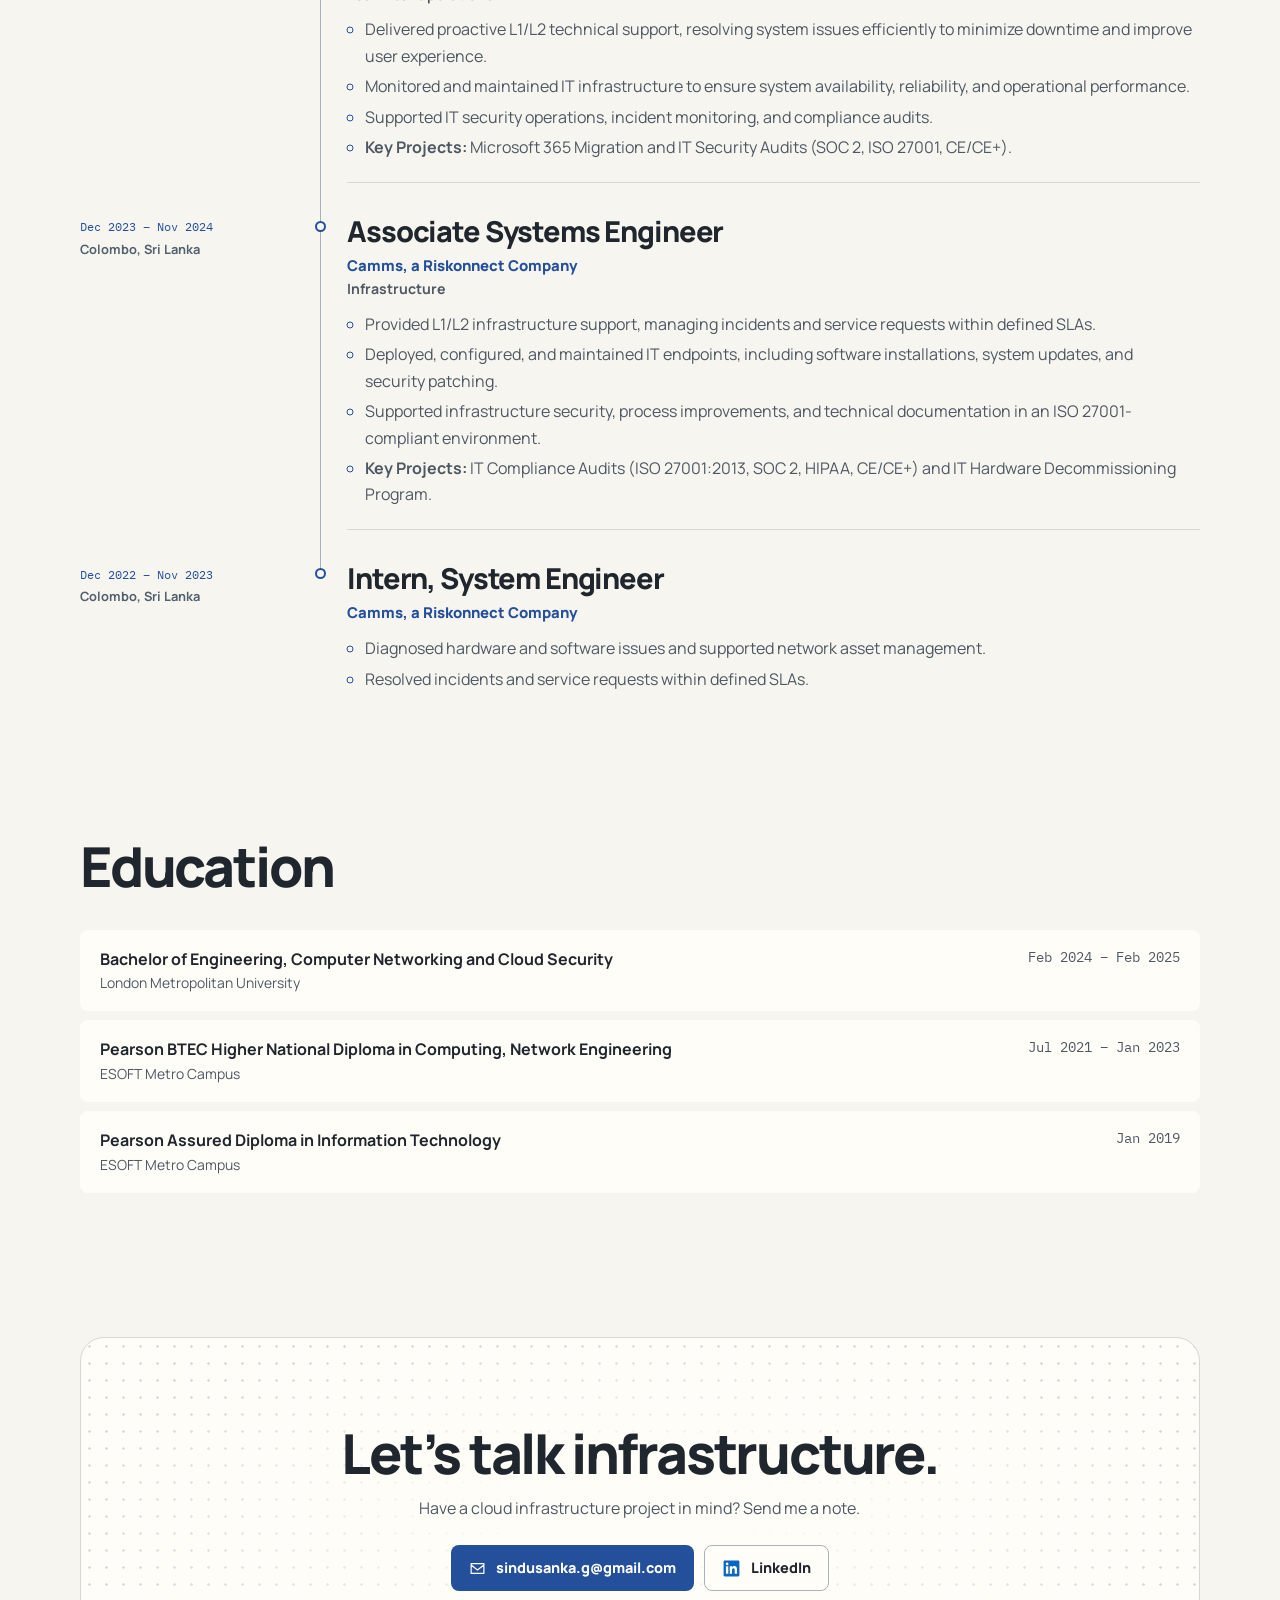
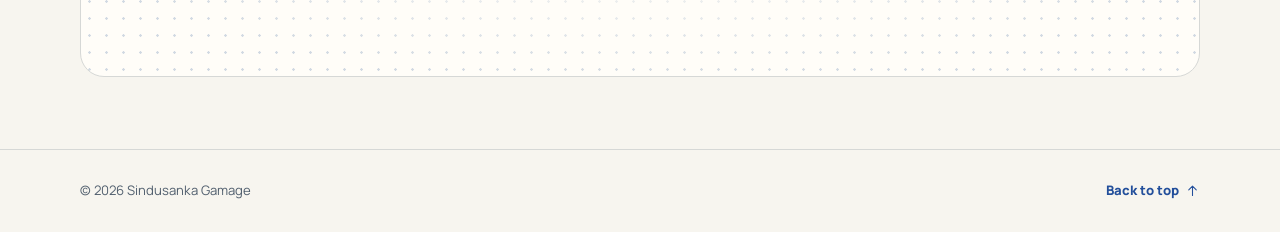
==== commit d5b25d4b: "Deploy portfolio from private source" ====
--- a/index.html
+++ b/index.html
@@ -5,4 +5,4 @@
           document.querySelector('meta[name="theme-color"]').content = '#121821';
         }
       } catch {}
-    </script><link rel="stylesheet" href="/_astro/Base.BDLdyWD6.css"><link rel="stylesheet" href="/_astro/index.BL-4gbsb.css"></head><body><a class="skip-link" href="#main">Skip to content</a><header class="site-header"><div class="shell header-inner"><a class="brand" href="/" aria-label="Sindusanka Gamage — home"><img class="brand-mark" src="/about-portrait.webp" alt="" width="36" height="36"><span>Sindusanka Gamage</span></a><nav class="desktop-nav" aria-label="Primary"><a href="/#about">About</a><a href="/#projects">Projects</a><a href="/#certifications">Certifications</a><a href="/#experience">Experience</a><a href="/#contact">Contact</a></nav><div class="header-controls"><button type="button" class="icon-button theme-control" aria-label="Switch to dark mode" data-theme-toggle hidden><svg class="theme-moon" aria-hidden="true" width="18" height="18" viewBox="0 0 24 24" fill="none" stroke="currentColor" stroke-width="1.7" stroke-linecap="round" stroke-linejoin="round"><path d="M20.9 14.1A8.7 8.7 0 0 1 9.9 3.1 9 9 0 1 0 20.9 14.1Z"></path></svg><svg class="theme-sun" aria-hidden="true" width="18" height="18" viewBox="0 0 24 24" fill="none" stroke="currentColor" stroke-width="1.7" stroke-linecap="round" stroke-linejoin="round"><path d="M12 2v2m0 16v2M2 12h2m16 0h2M4.9 4.9l1.4 1.4m11.4 11.4 1.4 1.4m0-14.2-1.4 1.4M6.3 17.7l-1.4 1.4M16 12a4 4 0 1 1-8 0 4 4 0 0 1 8 0Z"></path></svg></button><details class="mobile-nav" data-mobile-menu><summary class="icon-button" aria-label="Navigation menu"><svg class="menu-open-icon" aria-hidden="true" width="18" height="18" viewBox="0 0 24 24" fill="none" stroke="currentColor" stroke-width="1.7" stroke-linecap="round" stroke-linejoin="round"><path d="M4 8h16M4 16h16"></path></svg><svg class="menu-close-icon" aria-hidden="true" width="18" height="18" viewBox="0 0 24 24" fill="none" stroke="currentColor" stroke-width="1.7" stroke-linecap="round" stroke-linejoin="round"><path d="m6 6 12 12M6 18 18 6"></path></svg></summary><nav aria-label="Primary"><a href="/#about">About</a><a href="/#projects">Projects</a><a href="/#certifications">Certifications</a><a href="/#experience">Experience</a><a href="/#contact">Contact</a></nav></details></div></div></header><script type="module">var e=document.querySelector(`[data-mobile-menu]`),t=e?.querySelector(`summary`);e?.querySelectorAll(`nav a`).forEach(n=>{n.addEventListener(`click`,()=>{e.open=!1,t?.focus({preventScroll:!0})})}),e?.addEventListener(`keydown`,n=>{n.key===`Escape`&&e.open&&(e.open=!1,t?.focus())});var n=document.querySelector(`[data-theme-toggle]`),r=document.documentElement,i=document.querySelector(`meta[name="theme-color"]`);if(n){let e=()=>{let e=r.dataset.theme===`dark`?`light`:`dark`;n.setAttribute(`aria-label`,`Switch to ${e} mode`)};e(),n.hidden=!1,n.addEventListener(`click`,()=>{let t=r.dataset.theme===`dark`?`light`:`dark`;r.dataset.theme=t,i&&(i.content=t===`dark`?`#121821`:`#f7f5ef`),e();try{localStorage.setItem(`portfolio-theme`,t)}catch{}})}</script><main id="main" tabindex="-1"><section class="shell hero" aria-labelledby="intro-heading"><div class="hero-grid-background" aria-hidden="true"></div><div class="hero-copy"><p class="eyebrow hero-eyebrow"><span aria-hidden="true"></span>Cloud infrastructure engineer</p><h1 id="intro-heading" aria-label="Hi, I’m Sindusanka Gamage"><span aria-hidden="true">Hi, I’m</span><strong class="name-line" aria-hidden="true">Sindusanka</strong><em class="name-line" aria-hidden="true">Gamage</em></h1><p class="hero-description">I work with Azure, Kubernetes, Terraform and GitOps to build reliable cloud infrastructure.</p><div class="hero-actions flex flex-wrap"><a class="button primary-button" href="#projects">View projects <svg aria-hidden="true" width="17" height="17" viewBox="0 0 24 24" fill="none" stroke="currentColor" stroke-width="1.7" stroke-linecap="round" stroke-linejoin="round"><path d="M12 4v15m-6-6 6 6 6-6"></path></svg></a><a class="button secondary-button" href="#contact">Contact <svg aria-hidden="true" width="17" height="17" viewBox="0 0 24 24" fill="none" stroke="currentColor" stroke-width="1.7" stroke-linecap="round" stroke-linejoin="round"><path d="M4 12h15m-6-6 6 6-6 6"></path></svg></a></div><p class="location"><svg aria-hidden="true" width="16" height="16" viewBox="0 0 24 24" fill="none" stroke="currentColor" stroke-width="1.7" stroke-linecap="round" stroke-linejoin="round"><path d="M20 10c0 6-8 11-8 11S4 16 4 10a8 8 0 0 1 16 0Zm-5 0a3 3 0 1 1-6 0 3 3 0 0 1 6 0Z"></path></svg> Colombo, Sri Lanka</p></div><figure class="manifest" aria-label="Profile YAML illustration" style="--line-count: 11" data-astro-cid-53fjrrnv><figcaption class="manifest-bar" data-astro-cid-53fjrrnv><span data-astro-cid-53fjrrnv>profile.yaml</span><span class="swap" data-astro-cid-53fjrrnv><span class="status status-pending pending" aria-hidden="true" data-astro-cid-53fjrrnv>Reconciling</span><span class="status status-synced settled" data-astro-cid-53fjrrnv>Synced</span></span></figcaption><ol class="manifest-lines" role="list" data-astro-cid-53fjrrnv><li class="manifest-line" style="--line-index: 0" data-astro-cid-53fjrrnv><span class="line-dot" aria-hidden="true" data-astro-cid-53fjrrnv></span><code class="line-text" data-astro-cid-53fjrrnv><span class="yaml-key" data-astro-cid-53fjrrnv>apiVersion</span><span class="yaml-punctuation" data-astro-cid-53fjrrnv>:</span><span class="yaml-value" data-astro-cid-53fjrrnv> portfolio/v1</span></code></li><li class="manifest-line" style="--line-index: 1" data-astro-cid-53fjrrnv><span class="line-dot" aria-hidden="true" data-astro-cid-53fjrrnv></span><code class="line-text" data-astro-cid-53fjrrnv><span class="yaml-key" data-astro-cid-53fjrrnv>kind</span><span class="yaml-punctuation" data-astro-cid-53fjrrnv>:</span><span class="yaml-value" data-astro-cid-53fjrrnv> Engineer</span></code></li><li class="manifest-line" style="--line-index: 2" data-astro-cid-53fjrrnv><span class="line-dot" aria-hidden="true" data-astro-cid-53fjrrnv></span><code class="line-text" data-astro-cid-53fjrrnv><span class="yaml-key" data-astro-cid-53fjrrnv>metadata</span><span class="yaml-punctuation" data-astro-cid-53fjrrnv>:</span></code></li><li class="manifest-line" style="--line-index: 3" data-astro-cid-53fjrrnv><span class="line-dot" aria-hidden="true" data-astro-cid-53fjrrnv></span><code class="line-text" data-astro-cid-53fjrrnv><span class="yaml-key" data-astro-cid-53fjrrnv>  name</span><span class="yaml-punctuation" data-astro-cid-53fjrrnv>:</span><span class="yaml-value" data-astro-cid-53fjrrnv> sindusanka-gamage</span></code></li><li class="manifest-line" style="--line-index: 4" data-astro-cid-53fjrrnv><span class="line-dot" aria-hidden="true" data-astro-cid-53fjrrnv></span><code class="line-text" data-astro-cid-53fjrrnv><span class="yaml-key" data-astro-cid-53fjrrnv>spec</span><span class="yaml-punctuation" data-astro-cid-53fjrrnv>:</span></code></li><li class="manifest-line" style="--line-index: 5" data-astro-cid-53fjrrnv><span class="line-dot" aria-hidden="true" data-astro-cid-53fjrrnv></span><code class="line-text" data-astro-cid-53fjrrnv><span class="yaml-key" data-astro-cid-53fjrrnv>  role</span><span class="yaml-punctuation" data-astro-cid-53fjrrnv>:</span><span class="yaml-value" data-astro-cid-53fjrrnv> cloud-infrastructure</span></code></li><li class="manifest-line" style="--line-index: 6" data-astro-cid-53fjrrnv><span class="line-dot" aria-hidden="true" data-astro-cid-53fjrrnv></span><code class="line-text" data-astro-cid-53fjrrnv><span class="yaml-key" data-astro-cid-53fjrrnv>  cloud</span><span class="yaml-punctuation" data-astro-cid-53fjrrnv>:</span><span class="yaml-punctuation" data-astro-cid-53fjrrnv> [</span><span class="yaml-value" data-astro-cid-53fjrrnv>azure</span><span class="yaml-punctuation" data-astro-cid-53fjrrnv>, </span><span class="yaml-value" data-astro-cid-53fjrrnv>aws</span><span class="yaml-punctuation" data-astro-cid-53fjrrnv>]</span></code></li><li class="manifest-line" style="--line-index: 7" data-astro-cid-53fjrrnv><span class="line-dot" aria-hidden="true" data-astro-cid-53fjrrnv></span><code class="line-text" data-astro-cid-53fjrrnv><span class="yaml-key" data-astro-cid-53fjrrnv>  orchestration</span><span class="yaml-punctuation" data-astro-cid-53fjrrnv>:</span><span class="yaml-punctuation" data-astro-cid-53fjrrnv> [</span><span class="yaml-value" data-astro-cid-53fjrrnv>aks</span><span class="yaml-punctuation" data-astro-cid-53fjrrnv>, </span><span class="yaml-value" data-astro-cid-53fjrrnv>eks</span><span class="yaml-punctuation" data-astro-cid-53fjrrnv>]</span></code></li><li class="manifest-line" style="--line-index: 8" data-astro-cid-53fjrrnv><span class="line-dot" aria-hidden="true" data-astro-cid-53fjrrnv></span><code class="line-text" data-astro-cid-53fjrrnv><span class="yaml-key" data-astro-cid-53fjrrnv>  delivery</span><span class="yaml-punctuation" data-astro-cid-53fjrrnv>:</span><span class="yaml-punctuation" data-astro-cid-53fjrrnv> [</span><span class="yaml-value" data-astro-cid-53fjrrnv>flux-cd</span><span class="yaml-punctuation" data-astro-cid-53fjrrnv>, </span><span class="yaml-value" data-astro-cid-53fjrrnv>github-actions</span><span class="yaml-punctuation" data-astro-cid-53fjrrnv>]</span></code></li><li class="manifest-line" style="--line-index: 9" data-astro-cid-53fjrrnv><span class="line-dot" aria-hidden="true" data-astro-cid-53fjrrnv></span><code class="line-text" data-astro-cid-53fjrrnv><span class="yaml-key" data-astro-cid-53fjrrnv>  provisioning</span><span class="yaml-punctuation" data-astro-cid-53fjrrnv>:</span><span class="yaml-value" data-astro-cid-53fjrrnv> terraform</span></code></li><li class="manifest-line" style="--line-index: 10" data-astro-cid-53fjrrnv><span class="line-dot" aria-hidden="true" data-astro-cid-53fjrrnv></span><code class="line-text" data-astro-cid-53fjrrnv><span class="yaml-key" data-astro-cid-53fjrrnv>  observability</span><span class="yaml-punctuation" data-astro-cid-53fjrrnv>:</span><span class="yaml-punctuation" data-astro-cid-53fjrrnv> [</span><span class="yaml-value" data-astro-cid-53fjrrnv>prometheus</span><span class="yaml-punctuation" data-astro-cid-53fjrrnv>, </span><span class="yaml-value" data-astro-cid-53fjrrnv>grafana</span><span class="yaml-punctuation" data-astro-cid-53fjrrnv>]</span></code></li></ol><div class="manifest-footer" data-astro-cid-53fjrrnv><span class="swap" data-astro-cid-53fjrrnv><span class="pending" aria-hidden="true" data-astro-cid-53fjrrnv>Applying 11 lines</span><span class="settled" data-astro-cid-53fjrrnv>11 of 11 lines match the desired state</span></span></div></figure></section><section class="shell page-section" id="about" aria-labelledby="about-heading"><div class="section-heading"><h2 id="about-heading">About me</h2></div><div class="about-grid"><div class="about-gallery" role="group" aria-label="About Me photos"><div class="about-photo-frame"><img src="/about-portrait.webp" alt="Portrait of Sindusanka Gamage" width="384" height="374" data-photo-active="true" loading="lazy" decoding="async"><img src="/about-photos/0094.webp" alt="Sindusanka Gamage beside a Microsoft sign" width="640" height="640" aria-hidden="true" loading="lazy" decoding="async"><img src="/about-photos/6865.webp" alt="Sindusanka Gamage working at a desk with a laptop and monitor" width="640" height="640" aria-hidden="true" loading="lazy" decoding="async"><img src="/about-photos/6495.webp" alt="Sindusanka Gamage in graduation robes holding a certificate tube" width="640" height="640" aria-hidden="true" loading="lazy" decoding="async"></div><div class="about-photo-controls" hidden><button class="icon-button" type="button" data-photo-previous aria-label="Previous photo"><svg aria-hidden="true" width="18" height="18" viewBox="0 0 24 24" fill="none" stroke="currentColor" stroke-width="1.7" stroke-linecap="round" stroke-linejoin="round"><path d="M20 12H5m6 6-6-6 6-6"></path></svg></button><button class="icon-button" type="button" data-photo-next aria-label="Next photo"><svg aria-hidden="true" width="18" height="18" viewBox="0 0 24 24" fill="none" stroke="currentColor" stroke-width="1.7" stroke-linecap="round" stroke-linejoin="round"><path d="M4 12h15m-6-6 6 6-6 6"></path></svg></button><button class="carousel-pause" type="button" data-photo-pause aria-label="Pause photo rotation">Pause</button><span class="sr-only" data-photo-status role="status"></span></div></div><p class="bio" id="stack">I started in IT support and systems operations before moving into cloud platform engineering. I work with Kubernetes on Azure, manage infrastructure with Terraform, and use Prometheus and Grafana to understand how systems are behaving. I write runbooks so the people supporting a system can see how it fits together and what to check when something goes wrong.</p></div></section><section class="shell page-section" id="projects" aria-labelledby="projects-heading"><div class="section-heading"><h2 id="projects-heading">Selected projects</h2><a href="/projects/" class="text-link section-link">All projects <svg aria-hidden="true" width="19" height="19" viewBox="0 0 24 24" fill="none" stroke="currentColor" stroke-width="1.7" stroke-linecap="round" stroke-linejoin="round"><path d="M4 12h15m-6-6 6 6-6 6"></path></svg></a></div><div class="project-grid" id="project-slides"><article class="project-card project-featured"><div class="project-content"><p class="project-meta"><span class="project-number">01</span>Platform engineering</p><h3>AKS upgrades and Flux CD migrations</h3><p class="project-summary">Worked with the platform team over several months to upgrade AKS from Kubernetes 1.32 to 1.35 in three stages and verify Flux CD reconciliation.</p><ul class="tags" aria-label="Technologies"><li>Azure Kubernetes Service</li><li>Flux CD</li><li>GitOps</li><li>HCP Terraform</li><li>GitHub Actions</li></ul><a class="project-link text-link" href="/projects/aks-upgrades-flux-migrations/" aria-label="Read case study: AKS upgrades and Flux CD migrations">Read case study <svg aria-hidden="true" width="18" height="18" viewBox="0 0 24 24" fill="none" stroke="currentColor" stroke-width="1.7" stroke-linecap="round" stroke-linejoin="round"><path d="M6 18 18 6M8 6h10v10"></path></svg></a></div><div class="project-media"><img src="/project-media/aks-upgrades-flux-migrations/aks-upgrade-sequence.svg" alt="Three AKS upgrades from 1.32 to 1.33, 1.34, and 1.35, with Flux CD on a separate track." width="640" height="360" loading="eager" decoding="async"></div></article><article class="project-card" data-tone="teal"><div class="project-content"><p class="project-meta"><span class="project-number">02</span>Observability</p><h3>Proactive alerting and dashboards</h3><p class="project-summary">Set up proactive alerting and built custom Grafana dashboards to make system health easier to see.</p><ul class="tags" aria-label="Technologies"><li>Prometheus</li><li>Grafana Alloy</li><li>Grafana</li></ul><a class="project-link text-link" href="/projects/proactive-alerting-dashboards/" aria-label="Read case study: Proactive alerting and dashboards">Read case study <svg aria-hidden="true" width="18" height="18" viewBox="0 0 24 24" fill="none" stroke="currentColor" stroke-width="1.7" stroke-linecap="round" stroke-linejoin="round"><path d="M6 18 18 6M8 6h10v10"></path></svg></a></div><div class="project-media"><img src="/project-media/proactive-alerting-dashboards/monitoring-flow.svg" alt="Monitoring flow diagram showing Grafana Alloy and Prometheus connected to alerts and Grafana dashboards." width="640" height="360" loading="lazy" decoding="async"></div></article><article class="project-card" data-tone="amber"><div class="project-content"><p class="project-meta"><span class="project-number">03</span>Cloud efficiency</p><h3>FinOps cost optimization</h3><p class="project-summary">Moved legacy Azure VM SKUs to more efficient options and decommissioned unused resources to reduce cloud spend.</p><ul class="tags" aria-label="Technologies"><li>Azure</li><li>FinOps</li></ul><a class="project-link text-link" href="/projects/finops-cost-optimization/" aria-label="Read case study: FinOps cost optimization">Read case study <svg aria-hidden="true" width="18" height="18" viewBox="0 0 24 24" fill="none" stroke="currentColor" stroke-width="1.7" stroke-linecap="round" stroke-linejoin="round"><path d="M6 18 18 6M8 6h10v10"></path></svg></a></div><div class="project-media"><img src="/project-media/finops-cost-optimization/azure-resource-lifecycle.svg" alt="Azure resource lifecycle diagram showing two paths from a resource review: migrate legacy VM SKUs and retire unused resources." width="640" height="360" loading="lazy" decoding="async"></div></article></div><div class="carousel-controls" hidden><button class="icon-button" type="button" data-project-prev aria-label="Previous project" aria-controls="project-slides"><svg aria-hidden="true" width="18" height="18" viewBox="0 0 24 24" fill="none" stroke="currentColor" stroke-width="1.7" stroke-linecap="round" stroke-linejoin="round"><path d="M20 12H5m6 6-6-6 6-6"></path></svg></button><div class="carousel-dots" role="group" aria-label="Choose a project"><button class="carousel-dot" type="button" data-project-index="0" aria-label="Show AKS upgrades and Flux CD migrations" aria-controls="project-slides"></button><button class="carousel-dot" type="button" data-project-index="1" aria-label="Show Proactive alerting and dashboards" aria-controls="project-slides"></button><button class="carousel-dot" type="button" data-project-index="2" aria-label="Show FinOps cost optimization" aria-controls="project-slides"></button></div><button class="icon-button" type="button" data-project-next aria-label="Next project" aria-controls="project-slides"><svg aria-hidden="true" width="18" height="18" viewBox="0 0 24 24" fill="none" stroke="currentColor" stroke-width="1.7" stroke-linecap="round" stroke-linejoin="round"><path d="M4 12h15m-6-6 6 6-6 6"></path></svg></button><button class="carousel-pause" type="button" data-project-pause>Pause</button><span class="sr-only" data-project-status role="status"></span></div></section><section class="shell page-section" id="certifications" aria-labelledby="certifications-heading"><div class="section-heading"><h2 id="certifications-heading">Certifications</h2></div><ul class="credential-list"><li class="credential"><span class="credential-mark vendor-mark" aria-hidden="true"><img src="/brand-marks/microsoft.svg" alt="" width="34" height="34" loading="lazy"></span><div><p class="credential-issuer">Microsoft Certified · AZ-900</p><h3>Azure Fundamentals</h3></div><a class="icon-button credential-link" href="https://learn.microsoft.com/en-us/credentials/certifications/azure-fundamentals/" aria-label="Azure Fundamentals issuer information" title="Issuer information"><svg aria-hidden="true" width="18" height="18" viewBox="0 0 24 24" fill="none" stroke="currentColor" stroke-width="1.7" stroke-linecap="round" stroke-linejoin="round"><path d="M6 18 18 6M8 6h10v10"></path></svg></a></li><li class="credential"><span class="credential-mark vendor-mark" aria-hidden="true"><img src="/brand-marks/microsoft.svg" alt="" width="34" height="34" loading="lazy"></span><div><p class="credential-issuer">Microsoft Certified · SC-900</p><h3>Security, Compliance, and Identity Fundamentals</h3></div><a class="icon-button credential-link" href="https://learn.microsoft.com/en-us/credentials/certifications/security-compliance-and-identity-fundamentals/" aria-label="Security, Compliance, and Identity Fundamentals issuer information" title="Issuer information"><svg aria-hidden="true" width="18" height="18" viewBox="0 0 24 24" fill="none" stroke="currentColor" stroke-width="1.7" stroke-linecap="round" stroke-linejoin="round"><path d="M6 18 18 6M8 6h10v10"></path></svg></a></li><li class="credential"><span class="credential-mark vendor-mark" aria-hidden="true"><img src="/brand-marks/ibm.svg" alt="" width="34" height="34" loading="lazy"></span><div><p class="credential-issuer">IBM</p><h3>IBM IT Support</h3></div></li><li class="credential"><span class="credential-mark vendor-mark" aria-hidden="true"><img src="/brand-marks/google.svg" alt="" width="34" height="34" loading="lazy"></span><div><p class="credential-issuer">Google</p><h3>Google IT Support Certificate</h3></div><a class="icon-button credential-link" href="https://grow.google/certificates/it-support/" aria-label="Google IT Support Certificate issuer information" title="Issuer information"><svg aria-hidden="true" width="18" height="18" viewBox="0 0 24 24" fill="none" stroke="currentColor" stroke-width="1.7" stroke-linecap="round" stroke-linejoin="round"><path d="M6 18 18 6M8 6h10v10"></path></svg></a></li><li class="credential"><span class="credential-mark servicenow-mark" aria-hidden="true">SN</span><div><p class="credential-issuer">ServiceNow</p><h3>ServiceNow Micro Certification</h3></div></li></ul></section><section class="shell page-section" id="experience" aria-labelledby="experience-heading"><div class="section-heading"><h2 id="experience-heading">Work experience</h2></div><ol class="timeline"><li class="timeline-entry"><div class="job-date"><span><time datetime="2025-03">Mar 2025</time> – <time datetime="2026-09">Sep 2026</time></span><span>Colombo, Sri Lanka</span></div><div class="job-detail"><h3>Associate Infrastructure Engineer</h3><p class="job-employer">IGT1<span> · Client: Sitecore</span></p><p class="job-team">Cloud Platform</p><ul><li>Automated infrastructure and application deployments using GitHub Actions, Terraform, Kubernetes, and Docker, following IaC and SRE best practices.</li><li>Managed and monitored production cloud infrastructure, ensuring high availability, scalability, reliability, and minimal downtime.</li><li>Implemented observability and proactive alerting using Prometheus, Grafana Alloy, and Grafana dashboards to improve system performance and incident response.</li><li>Supported Azure Kubernetes Service (AKS) cluster upgrades (v1.33–v1.35) and Flux CD migrations, ensuring infrastructure stability and minimal service disruption.</li><li>Contributed to Azure FinOps initiatives by optimizing VM SKUs and decommissioning unused cloud resources to reduce infrastructure costs.</li><li>Collaborated with development and operations teams on software releases, infrastructure improvements, troubleshooting, and operational documentation.</li></ul></div></li><li class="timeline-entry"><div class="job-date"><span><time datetime="2024-12">Dec 2024</time> – <time datetime="2025-03">Mar 2025</time></span><span>Colombo, Sri Lanka</span></div><div class="job-detail"><h3>Systems Engineer II</h3><p class="job-employer">Camms, a Riskonnect Company</p><p class="job-team">Technical Operations</p><ul><li>Delivered proactive L1/L2 technical support, resolving system issues efficiently to minimize downtime and improve user experience.</li><li>Monitored and maintained IT infrastructure to ensure system availability, reliability, and operational performance.</li><li>Supported IT security operations, incident monitoring, and compliance audits.</li><li><strong>Key Projects:</strong> Microsoft 365 Migration and IT Security Audits (SOC 2, ISO 27001, CE/CE+).</li></ul></div></li><li class="timeline-entry"><div class="job-date"><span><time datetime="2023-12">Dec 2023</time> – <time datetime="2024-11">Nov 2024</time></span><span>Colombo, Sri Lanka</span></div><div class="job-detail"><h3>Associate Systems Engineer</h3><p class="job-employer">Camms, a Riskonnect Company</p><p class="job-team">Infrastructure</p><ul><li>Provided L1/L2 infrastructure support, managing incidents and service requests within defined SLAs.</li><li>Deployed, configured, and maintained IT endpoints, including software installations, system updates, and security patching.</li><li>Supported infrastructure security, process improvements, and technical documentation in an ISO 27001-compliant environment.</li><li><strong>Key Projects:</strong> IT Compliance Audits (ISO 27001:2013, SOC 2, HIPAA, CE/CE+) and IT Hardware Decommissioning Program.</li></ul></div></li><li class="timeline-entry"><div class="job-date"><span><time datetime="2022-12">Dec 2022</time> – <time datetime="2023-11">Nov 2023</time></span><span>Colombo, Sri Lanka</span></div><div class="job-detail"><h3>Intern, System Engineer</h3><p class="job-employer">Camms, a Riskonnect Company</p><ul><li>Diagnosed hardware and software issues and supported network asset management.</li><li>Resolved incidents and service requests within defined SLAs.</li></ul></div></li></ol></section><section class="shell page-section education" id="education" aria-labelledby="education-heading"><div class="section-heading"><h2 id="education-heading">Education</h2></div><ul><li><div><strong>Bachelor of Engineering, Computer Networking and Cloud Security</strong><p>London Metropolitan University</p></div><p class="education-date">Feb 2024 – Feb 2025</p></li><li><div><strong>Pearson BTEC Higher National Diploma in Computing, Network Engineering</strong><p>ESOFT Metro Campus</p></div><p class="education-date">Jul 2021 – Jan 2023</p></li><li><div><strong>Pearson Assured Diploma in Information Technology</strong><p>ESOFT Metro Campus</p></div><p class="education-date">Jan 2019</p></li></ul></section><section class="shell page-section contact-section" id="contact" aria-labelledby="contact-heading"><div class="contact-panel"><div><h2 id="contact-heading">Let’s talk infrastructure.</h2><p class="contact-description">Have a cloud infrastructure project in mind? Send me a note.</p></div><div class="contact-actions"><a class="button primary-button" href="mailto:sindusanka.g@gmail.com"><svg aria-hidden="true" width="17" height="17" viewBox="0 0 24 24" fill="none" stroke="currentColor" stroke-width="1.7" stroke-linecap="round" stroke-linejoin="round"><path d="M3 5h18v14H3zM3 7l9 7 9-7"></path></svg> sindusanka.g@gmail.com</a><a class="button secondary-button" href="https://www.linkedin.com/in/sindusanka-gamage/" rel="me"><svg class="linkedin-logo" aria-hidden="true" viewBox="0 0 24 24" fill="currentColor"><path d="M20.45 2H3.55C2.69 2 2 2.68 2 3.53v16.94C2 21.32 2.69 22 3.55 22h16.9c.86 0 1.55-.68 1.55-1.53V3.53C22 2.68 21.31 2 20.45 2ZM7.93 18.75H4.98V9.2h2.95v9.55ZM6.45 7.9a1.71 1.71 0 1 1 0-3.42 1.71 1.71 0 0 1 0 3.42ZM19 18.75h-2.95V14.1c0-1.11-.02-2.54-1.55-2.54-1.55 0-1.79 1.21-1.79 2.46v4.73H9.76V9.2h2.83v1.31h.04c.39-.74 1.36-1.52 2.79-1.52 2.99 0 3.54 1.97 3.54 4.53v5.23Z"></path></svg> LinkedIn</a></div></div></section></main><footer class="site-footer"><div class="shell footer-inner"><span>© 2026 Sindusanka Gamage</span><a href="#top">Back to top <svg aria-hidden="true" width="15" height="15" viewBox="0 0 24 24" fill="none" stroke="currentColor" stroke-width="1.7" stroke-linecap="round" stroke-linejoin="round"><path d="M12 20V5m-6 6 6-6 6 6"></path></svg></a></div></footer></body></html><script type="module" src="/_astro/index.astro_astro_type_script_index_0_lang.Bb3Lyny_.js"></script>+    </script><link rel="stylesheet" href="/_astro/Base.BDLdyWD6.css"><link rel="stylesheet" href="/_astro/index.Bq7iFJqW.css"></head><body><a class="skip-link" href="#main">Skip to content</a><header class="site-header"><div class="shell header-inner"><a class="brand" href="/" aria-label="Sindusanka Gamage — home"><img class="brand-mark" src="/about-portrait.webp" alt="" width="36" height="36"><span>Sindusanka Gamage</span></a><nav class="desktop-nav" aria-label="Primary"><a href="/#about">About</a><a href="/#projects">Projects</a><a href="/#certifications">Certifications</a><a href="/#experience">Experience</a><a href="/#contact">Contact</a></nav><div class="header-controls"><button type="button" class="icon-button theme-control" aria-label="Switch to dark mode" data-theme-toggle hidden><svg class="theme-moon" aria-hidden="true" width="18" height="18" viewBox="0 0 24 24" fill="none" stroke="currentColor" stroke-width="1.7" stroke-linecap="round" stroke-linejoin="round"><path d="M20.9 14.1A8.7 8.7 0 0 1 9.9 3.1 9 9 0 1 0 20.9 14.1Z"></path></svg><svg class="theme-sun" aria-hidden="true" width="18" height="18" viewBox="0 0 24 24" fill="none" stroke="currentColor" stroke-width="1.7" stroke-linecap="round" stroke-linejoin="round"><path d="M12 2v2m0 16v2M2 12h2m16 0h2M4.9 4.9l1.4 1.4m11.4 11.4 1.4 1.4m0-14.2-1.4 1.4M6.3 17.7l-1.4 1.4M16 12a4 4 0 1 1-8 0 4 4 0 0 1 8 0Z"></path></svg></button><details class="mobile-nav" data-mobile-menu><summary class="icon-button" aria-label="Navigation menu"><svg class="menu-open-icon" aria-hidden="true" width="18" height="18" viewBox="0 0 24 24" fill="none" stroke="currentColor" stroke-width="1.7" stroke-linecap="round" stroke-linejoin="round"><path d="M4 8h16M4 16h16"></path></svg><svg class="menu-close-icon" aria-hidden="true" width="18" height="18" viewBox="0 0 24 24" fill="none" stroke="currentColor" stroke-width="1.7" stroke-linecap="round" stroke-linejoin="round"><path d="m6 6 12 12M6 18 18 6"></path></svg></summary><nav aria-label="Primary"><a href="/#about">About</a><a href="/#projects">Projects</a><a href="/#certifications">Certifications</a><a href="/#experience">Experience</a><a href="/#contact">Contact</a></nav></details></div></div></header><script type="module">var e=document.querySelector(`[data-mobile-menu]`),t=e?.querySelector(`summary`);e?.querySelectorAll(`nav a`).forEach(n=>{n.addEventListener(`click`,()=>{e.open=!1,t?.focus({preventScroll:!0})})}),e?.addEventListener(`keydown`,n=>{n.key===`Escape`&&e.open&&(e.open=!1,t?.focus())});var n=document.querySelector(`[data-theme-toggle]`),r=document.documentElement,i=document.querySelector(`meta[name="theme-color"]`);if(n){let e=()=>{let e=r.dataset.theme===`dark`?`light`:`dark`;n.setAttribute(`aria-label`,`Switch to ${e} mode`)};e(),n.hidden=!1,n.addEventListener(`click`,()=>{let t=r.dataset.theme===`dark`?`light`:`dark`;r.dataset.theme=t,i&&(i.content=t===`dark`?`#121821`:`#f7f5ef`),e();try{localStorage.setItem(`portfolio-theme`,t)}catch{}})}</script><main id="main" tabindex="-1"><section class="shell hero" aria-labelledby="intro-heading"><div class="hero-grid-background" aria-hidden="true"></div><div class="hero-copy"><p class="eyebrow hero-eyebrow"><span aria-hidden="true"></span>Cloud infrastructure engineer</p><h1 id="intro-heading" aria-label="Hi, I’m Sindusanka Gamage"><span aria-hidden="true">Hi, I’m</span><strong class="name-line" aria-hidden="true">Sindusanka</strong><em class="name-line" aria-hidden="true">Gamage</em></h1><p class="hero-description">I work with Azure, Kubernetes, Terraform and GitOps to build reliable cloud infrastructure.</p><div class="hero-actions flex flex-wrap"><a class="button primary-button" href="#projects">View projects <svg aria-hidden="true" width="17" height="17" viewBox="0 0 24 24" fill="none" stroke="currentColor" stroke-width="1.7" stroke-linecap="round" stroke-linejoin="round"><path d="M12 4v15m-6-6 6 6 6-6"></path></svg></a><a class="button secondary-button" href="#contact">Contact <svg aria-hidden="true" width="17" height="17" viewBox="0 0 24 24" fill="none" stroke="currentColor" stroke-width="1.7" stroke-linecap="round" stroke-linejoin="round"><path d="M4 12h15m-6-6 6 6-6 6"></path></svg></a></div><p class="location"><svg aria-hidden="true" width="16" height="16" viewBox="0 0 24 24" fill="none" stroke="currentColor" stroke-width="1.7" stroke-linecap="round" stroke-linejoin="round"><path d="M20 10c0 6-8 11-8 11S4 16 4 10a8 8 0 0 1 16 0Zm-5 0a3 3 0 1 1-6 0 3 3 0 0 1 6 0Z"></path></svg> Colombo, Sri Lanka</p></div><figure class="manifest" aria-label="Profile YAML illustration" style="--line-count: 11" data-astro-cid-53fjrrnv><figcaption class="manifest-bar" data-astro-cid-53fjrrnv><span data-astro-cid-53fjrrnv>profile.yaml</span><span class="swap" data-astro-cid-53fjrrnv><span class="status status-pending pending" aria-hidden="true" data-astro-cid-53fjrrnv>Reconciling</span><span class="status status-synced settled" data-astro-cid-53fjrrnv>Synced</span></span></figcaption><ol class="manifest-lines" role="list" data-astro-cid-53fjrrnv><li class="manifest-line" style="--line-index: 0" data-astro-cid-53fjrrnv><span class="line-dot" aria-hidden="true" data-astro-cid-53fjrrnv></span><code class="line-text" data-astro-cid-53fjrrnv><span class="yaml-key" data-astro-cid-53fjrrnv>apiVersion</span><span class="yaml-punctuation" data-astro-cid-53fjrrnv>:</span><span class="yaml-value" data-astro-cid-53fjrrnv> portfolio/v1</span></code></li><li class="manifest-line" style="--line-index: 1" data-astro-cid-53fjrrnv><span class="line-dot" aria-hidden="true" data-astro-cid-53fjrrnv></span><code class="line-text" data-astro-cid-53fjrrnv><span class="yaml-key" data-astro-cid-53fjrrnv>kind</span><span class="yaml-punctuation" data-astro-cid-53fjrrnv>:</span><span class="yaml-value" data-astro-cid-53fjrrnv> Engineer</span></code></li><li class="manifest-line" style="--line-index: 2" data-astro-cid-53fjrrnv><span class="line-dot" aria-hidden="true" data-astro-cid-53fjrrnv></span><code class="line-text" data-astro-cid-53fjrrnv><span class="yaml-key" data-astro-cid-53fjrrnv>metadata</span><span class="yaml-punctuation" data-astro-cid-53fjrrnv>:</span></code></li><li class="manifest-line" style="--line-index: 3" data-astro-cid-53fjrrnv><span class="line-dot" aria-hidden="true" data-astro-cid-53fjrrnv></span><code class="line-text" data-astro-cid-53fjrrnv><span class="yaml-key" data-astro-cid-53fjrrnv>  name</span><span class="yaml-punctuation" data-astro-cid-53fjrrnv>:</span><span class="yaml-value" data-astro-cid-53fjrrnv> sindusanka-gamage</span></code></li><li class="manifest-line" style="--line-index: 4" data-astro-cid-53fjrrnv><span class="line-dot" aria-hidden="true" data-astro-cid-53fjrrnv></span><code class="line-text" data-astro-cid-53fjrrnv><span class="yaml-key" data-astro-cid-53fjrrnv>spec</span><span class="yaml-punctuation" data-astro-cid-53fjrrnv>:</span></code></li><li class="manifest-line" style="--line-index: 5" data-astro-cid-53fjrrnv><span class="line-dot" aria-hidden="true" data-astro-cid-53fjrrnv></span><code class="line-text" data-astro-cid-53fjrrnv><span class="yaml-key" data-astro-cid-53fjrrnv>  role</span><span class="yaml-punctuation" data-astro-cid-53fjrrnv>:</span><span class="yaml-value" data-astro-cid-53fjrrnv> cloud-infrastructure</span></code></li><li class="manifest-line" style="--line-index: 6" data-astro-cid-53fjrrnv><span class="line-dot" aria-hidden="true" data-astro-cid-53fjrrnv></span><code class="line-text" data-astro-cid-53fjrrnv><span class="yaml-key" data-astro-cid-53fjrrnv>  cloud</span><span class="yaml-punctuation" data-astro-cid-53fjrrnv>:</span><span class="yaml-punctuation" data-astro-cid-53fjrrnv> [</span><span class="yaml-value" data-astro-cid-53fjrrnv>azure</span><span class="yaml-punctuation" data-astro-cid-53fjrrnv>, </span><span class="yaml-value" data-astro-cid-53fjrrnv>aws</span><span class="yaml-punctuation" data-astro-cid-53fjrrnv>]</span></code></li><li class="manifest-line" style="--line-index: 7" data-astro-cid-53fjrrnv><span class="line-dot" aria-hidden="true" data-astro-cid-53fjrrnv></span><code class="line-text" data-astro-cid-53fjrrnv><span class="yaml-key" data-astro-cid-53fjrrnv>  orchestration</span><span class="yaml-punctuation" data-astro-cid-53fjrrnv>:</span><span class="yaml-punctuation" data-astro-cid-53fjrrnv> [</span><span class="yaml-value" data-astro-cid-53fjrrnv>aks</span><span class="yaml-punctuation" data-astro-cid-53fjrrnv>, </span><span class="yaml-value" data-astro-cid-53fjrrnv>eks</span><span class="yaml-punctuation" data-astro-cid-53fjrrnv>]</span></code></li><li class="manifest-line" style="--line-index: 8" data-astro-cid-53fjrrnv><span class="line-dot" aria-hidden="true" data-astro-cid-53fjrrnv></span><code class="line-text" data-astro-cid-53fjrrnv><span class="yaml-key" data-astro-cid-53fjrrnv>  delivery</span><span class="yaml-punctuation" data-astro-cid-53fjrrnv>:</span><span class="yaml-punctuation" data-astro-cid-53fjrrnv> [</span><span class="yaml-value" data-astro-cid-53fjrrnv>flux-cd</span><span class="yaml-punctuation" data-astro-cid-53fjrrnv>, </span><span class="yaml-value" data-astro-cid-53fjrrnv>github-actions</span><span class="yaml-punctuation" data-astro-cid-53fjrrnv>]</span></code></li><li class="manifest-line" style="--line-index: 9" data-astro-cid-53fjrrnv><span class="line-dot" aria-hidden="true" data-astro-cid-53fjrrnv></span><code class="line-text" data-astro-cid-53fjrrnv><span class="yaml-key" data-astro-cid-53fjrrnv>  provisioning</span><span class="yaml-punctuation" data-astro-cid-53fjrrnv>:</span><span class="yaml-value" data-astro-cid-53fjrrnv> terraform</span></code></li><li class="manifest-line" style="--line-index: 10" data-astro-cid-53fjrrnv><span class="line-dot" aria-hidden="true" data-astro-cid-53fjrrnv></span><code class="line-text" data-astro-cid-53fjrrnv><span class="yaml-key" data-astro-cid-53fjrrnv>  observability</span><span class="yaml-punctuation" data-astro-cid-53fjrrnv>:</span><span class="yaml-punctuation" data-astro-cid-53fjrrnv> [</span><span class="yaml-value" data-astro-cid-53fjrrnv>prometheus</span><span class="yaml-punctuation" data-astro-cid-53fjrrnv>, </span><span class="yaml-value" data-astro-cid-53fjrrnv>grafana</span><span class="yaml-punctuation" data-astro-cid-53fjrrnv>]</span></code></li></ol><div class="manifest-footer" data-astro-cid-53fjrrnv><span class="swap" data-astro-cid-53fjrrnv><span class="pending" aria-hidden="true" data-astro-cid-53fjrrnv>Applying 11 lines</span><span class="settled" data-astro-cid-53fjrrnv>11 of 11 lines match the desired state</span></span></div></figure></section><section class="shell page-section" id="about" aria-labelledby="about-heading"><div class="section-heading"><h2 id="about-heading">About me</h2></div><div class="about-grid"><div class="about-gallery" role="group" aria-label="About Me photos"><div class="about-photo-frame"><img src="/about-portrait.webp" alt="Portrait of Sindusanka Gamage" width="384" height="374" data-photo-active="true" loading="lazy" decoding="async"><img src="/about-photos/0094.webp" alt="Sindusanka Gamage beside a Microsoft sign" width="640" height="640" aria-hidden="true" loading="lazy" decoding="async"><img src="/about-photos/6865.webp" alt="Sindusanka Gamage working at a desk with a laptop and monitor" width="640" height="640" aria-hidden="true" loading="lazy" decoding="async"><img src="/about-photos/6495.webp" alt="Sindusanka Gamage in graduation robes holding a certificate tube" width="640" height="640" aria-hidden="true" loading="lazy" decoding="async"><button class="about-photo-next" type="button" data-photo-next aria-label="Show next photo" hidden></button></div><button class="carousel-pause about-photo-pause" type="button" data-photo-pause aria-label="Pause photo rotation" hidden>Pause</button><span class="sr-only" data-photo-status role="status"></span></div><p class="bio" id="stack">I started in IT support and systems operations before moving into cloud platform engineering. I work with Kubernetes on Azure, manage infrastructure with Terraform, and use Prometheus and Grafana to understand how systems are behaving. I write runbooks so the people supporting a system can see how it fits together and what to check when something goes wrong.</p></div></section><section class="shell page-section" id="projects" aria-labelledby="projects-heading"><div class="section-heading"><h2 id="projects-heading">Selected projects</h2><a href="/projects/" class="text-link section-link">All projects <svg aria-hidden="true" width="19" height="19" viewBox="0 0 24 24" fill="none" stroke="currentColor" stroke-width="1.7" stroke-linecap="round" stroke-linejoin="round"><path d="M4 12h15m-6-6 6 6-6 6"></path></svg></a></div><div class="project-grid" id="project-slides"><article class="project-card project-featured"><div class="project-content"><p class="project-meta"><span class="project-number">01</span>Platform engineering</p><h3>AKS upgrades and Flux CD migrations</h3><p class="project-summary">Worked with the platform team over several months to upgrade AKS from Kubernetes 1.32 to 1.35 in three stages and verify Flux CD reconciliation.</p><ul class="tags" aria-label="Technologies"><li>Azure Kubernetes Service</li><li>Flux CD</li><li>GitOps</li><li>HCP Terraform</li><li>GitHub Actions</li></ul><a class="project-link text-link" href="/projects/aks-upgrades-flux-migrations/" aria-label="Read case study: AKS upgrades and Flux CD migrations">Read case study <svg aria-hidden="true" width="18" height="18" viewBox="0 0 24 24" fill="none" stroke="currentColor" stroke-width="1.7" stroke-linecap="round" stroke-linejoin="round"><path d="M6 18 18 6M8 6h10v10"></path></svg></a></div><div class="project-media"><img src="/project-media/aks-upgrades-flux-migrations/aks-upgrade-sequence.svg" alt="Three AKS upgrades from 1.32 to 1.33, 1.34, and 1.35, with Flux CD on a separate track." width="640" height="360" loading="eager" decoding="async"></div></article><article class="project-card" data-tone="teal"><div class="project-content"><p class="project-meta"><span class="project-number">02</span>Observability</p><h3>Proactive alerting and dashboards</h3><p class="project-summary">Set up proactive alerting and built custom Grafana dashboards to make system health easier to see.</p><ul class="tags" aria-label="Technologies"><li>Prometheus</li><li>Grafana Alloy</li><li>Grafana</li></ul><a class="project-link text-link" href="/projects/proactive-alerting-dashboards/" aria-label="Read case study: Proactive alerting and dashboards">Read case study <svg aria-hidden="true" width="18" height="18" viewBox="0 0 24 24" fill="none" stroke="currentColor" stroke-width="1.7" stroke-linecap="round" stroke-linejoin="round"><path d="M6 18 18 6M8 6h10v10"></path></svg></a></div><div class="project-media"><img src="/project-media/proactive-alerting-dashboards/monitoring-flow.svg" alt="Monitoring flow diagram showing Grafana Alloy and Prometheus connected to alerts and Grafana dashboards." width="640" height="360" loading="lazy" decoding="async"></div></article><article class="project-card" data-tone="amber"><div class="project-content"><p class="project-meta"><span class="project-number">03</span>Cloud efficiency</p><h3>FinOps cost optimization</h3><p class="project-summary">Moved legacy Azure VM SKUs to more efficient options and decommissioned unused resources to reduce cloud spend.</p><ul class="tags" aria-label="Technologies"><li>Azure</li><li>FinOps</li></ul><a class="project-link text-link" href="/projects/finops-cost-optimization/" aria-label="Read case study: FinOps cost optimization">Read case study <svg aria-hidden="true" width="18" height="18" viewBox="0 0 24 24" fill="none" stroke="currentColor" stroke-width="1.7" stroke-linecap="round" stroke-linejoin="round"><path d="M6 18 18 6M8 6h10v10"></path></svg></a></div><div class="project-media"><img src="/project-media/finops-cost-optimization/azure-resource-lifecycle.svg" alt="Azure resource lifecycle diagram showing two paths from a resource review: migrate legacy VM SKUs and retire unused resources." width="640" height="360" loading="lazy" decoding="async"></div></article></div><div class="carousel-controls" hidden><button class="icon-button" type="button" data-project-prev aria-label="Previous project" aria-controls="project-slides"><svg aria-hidden="true" width="18" height="18" viewBox="0 0 24 24" fill="none" stroke="currentColor" stroke-width="1.7" stroke-linecap="round" stroke-linejoin="round"><path d="M20 12H5m6 6-6-6 6-6"></path></svg></button><div class="carousel-dots" role="group" aria-label="Choose a project"><button class="carousel-dot" type="button" data-project-index="0" aria-label="Show AKS upgrades and Flux CD migrations" aria-controls="project-slides"></button><button class="carousel-dot" type="button" data-project-index="1" aria-label="Show Proactive alerting and dashboards" aria-controls="project-slides"></button><button class="carousel-dot" type="button" data-project-index="2" aria-label="Show FinOps cost optimization" aria-controls="project-slides"></button></div><button class="icon-button" type="button" data-project-next aria-label="Next project" aria-controls="project-slides"><svg aria-hidden="true" width="18" height="18" viewBox="0 0 24 24" fill="none" stroke="currentColor" stroke-width="1.7" stroke-linecap="round" stroke-linejoin="round"><path d="M4 12h15m-6-6 6 6-6 6"></path></svg></button><button class="carousel-pause" type="button" data-project-pause>Pause</button><span class="sr-only" data-project-status role="status"></span></div></section><section class="shell page-section" id="certifications" aria-labelledby="certifications-heading"><div class="section-heading"><h2 id="certifications-heading">Certifications</h2></div><ul class="credential-list"><li class="credential"><span class="credential-mark vendor-mark" aria-hidden="true"><img src="/brand-marks/microsoft.svg" alt="" width="34" height="34" loading="lazy"></span><div><p class="credential-issuer">Microsoft Certified · AZ-900</p><h3>Azure Fundamentals</h3></div><a class="icon-button credential-link" href="https://learn.microsoft.com/en-us/credentials/certifications/azure-fundamentals/" aria-label="Azure Fundamentals issuer information" title="Issuer information"><svg aria-hidden="true" width="18" height="18" viewBox="0 0 24 24" fill="none" stroke="currentColor" stroke-width="1.7" stroke-linecap="round" stroke-linejoin="round"><path d="M6 18 18 6M8 6h10v10"></path></svg></a></li><li class="credential"><span class="credential-mark vendor-mark" aria-hidden="true"><img src="/brand-marks/microsoft.svg" alt="" width="34" height="34" loading="lazy"></span><div><p class="credential-issuer">Microsoft Certified · SC-900</p><h3>Security, Compliance, and Identity Fundamentals</h3></div><a class="icon-button credential-link" href="https://learn.microsoft.com/en-us/credentials/certifications/security-compliance-and-identity-fundamentals/" aria-label="Security, Compliance, and Identity Fundamentals issuer information" title="Issuer information"><svg aria-hidden="true" width="18" height="18" viewBox="0 0 24 24" fill="none" stroke="currentColor" stroke-width="1.7" stroke-linecap="round" stroke-linejoin="round"><path d="M6 18 18 6M8 6h10v10"></path></svg></a></li><li class="credential"><span class="credential-mark vendor-mark" aria-hidden="true"><img src="/brand-marks/ibm.svg" alt="" width="34" height="34" loading="lazy"></span><div><p class="credential-issuer">IBM</p><h3>IBM IT Support</h3></div></li><li class="credential"><span class="credential-mark vendor-mark" aria-hidden="true"><img src="/brand-marks/google.svg" alt="" width="34" height="34" loading="lazy"></span><div><p class="credential-issuer">Google</p><h3>Google IT Support Certificate</h3></div><a class="icon-button credential-link" href="https://grow.google/certificates/it-support/" aria-label="Google IT Support Certificate issuer information" title="Issuer information"><svg aria-hidden="true" width="18" height="18" viewBox="0 0 24 24" fill="none" stroke="currentColor" stroke-width="1.7" stroke-linecap="round" stroke-linejoin="round"><path d="M6 18 18 6M8 6h10v10"></path></svg></a></li><li class="credential"><span class="credential-mark servicenow-mark" aria-hidden="true">SN</span><div><p class="credential-issuer">ServiceNow</p><h3>ServiceNow Micro Certification</h3></div></li></ul></section><section class="shell page-section" id="experience" aria-labelledby="experience-heading"><div class="section-heading"><h2 id="experience-heading">Work experience</h2></div><ol class="timeline"><li class="timeline-entry"><div class="job-date"><span><time datetime="2025-03">Mar 2025</time> – <time datetime="2026-09">Sep 2026</time></span><span>Colombo, Sri Lanka</span></div><div class="job-detail"><h3>Associate Infrastructure Engineer</h3><p class="job-employer">IGT1<span> · Client: Sitecore</span></p><p class="job-team">Cloud Platform</p><ul><li>Automated infrastructure and application deployments using GitHub Actions, Terraform, Kubernetes, and Docker, following IaC and SRE best practices.</li><li>Managed and monitored production cloud infrastructure, ensuring high availability, scalability, reliability, and minimal downtime.</li><li>Implemented observability and proactive alerting using Prometheus, Grafana Alloy, and Grafana dashboards to improve system performance and incident response.</li><li>Supported Azure Kubernetes Service (AKS) cluster upgrades (v1.33–v1.35) and Flux CD migrations, ensuring infrastructure stability and minimal service disruption.</li><li>Contributed to Azure FinOps initiatives by optimizing VM SKUs and decommissioning unused cloud resources to reduce infrastructure costs.</li><li>Collaborated with development and operations teams on software releases, infrastructure improvements, troubleshooting, and operational documentation.</li></ul></div></li><li class="timeline-entry"><div class="job-date"><span><time datetime="2024-12">Dec 2024</time> – <time datetime="2025-03">Mar 2025</time></span><span>Colombo, Sri Lanka</span></div><div class="job-detail"><h3>Systems Engineer II</h3><p class="job-employer">Camms, a Riskonnect Company</p><p class="job-team">Technical Operations</p><ul><li>Delivered proactive L1/L2 technical support, resolving system issues efficiently to minimize downtime and improve user experience.</li><li>Monitored and maintained IT infrastructure to ensure system availability, reliability, and operational performance.</li><li>Supported IT security operations, incident monitoring, and compliance audits.</li><li><strong>Key Projects:</strong> Microsoft 365 Migration and IT Security Audits (SOC 2, ISO 27001, CE/CE+).</li></ul></div></li><li class="timeline-entry"><div class="job-date"><span><time datetime="2023-12">Dec 2023</time> – <time datetime="2024-11">Nov 2024</time></span><span>Colombo, Sri Lanka</span></div><div class="job-detail"><h3>Associate Systems Engineer</h3><p class="job-employer">Camms, a Riskonnect Company</p><p class="job-team">Infrastructure</p><ul><li>Provided L1/L2 infrastructure support, managing incidents and service requests within defined SLAs.</li><li>Deployed, configured, and maintained IT endpoints, including software installations, system updates, and security patching.</li><li>Supported infrastructure security, process improvements, and technical documentation in an ISO 27001-compliant environment.</li><li><strong>Key Projects:</strong> IT Compliance Audits (ISO 27001:2013, SOC 2, HIPAA, CE/CE+) and IT Hardware Decommissioning Program.</li></ul></div></li><li class="timeline-entry"><div class="job-date"><span><time datetime="2022-12">Dec 2022</time> – <time datetime="2023-11">Nov 2023</time></span><span>Colombo, Sri Lanka</span></div><div class="job-detail"><h3>Intern, System Engineer</h3><p class="job-employer">Camms, a Riskonnect Company</p><ul><li>Diagnosed hardware and software issues and supported network asset management.</li><li>Resolved incidents and service requests within defined SLAs.</li></ul></div></li></ol></section><section class="shell page-section education" id="education" aria-labelledby="education-heading"><div class="section-heading"><h2 id="education-heading">Education</h2></div><ul><li><div><strong>Bachelor of Engineering, Computer Networking and Cloud Security</strong><p>London Metropolitan University</p></div><p class="education-date">Feb 2024 – Feb 2025</p></li><li><div><strong>Pearson BTEC Higher National Diploma in Computing, Network Engineering</strong><p>ESOFT Metro Campus</p></div><p class="education-date">Jul 2021 – Jan 2023</p></li><li><div><strong>Pearson Assured Diploma in Information Technology</strong><p>ESOFT Metro Campus</p></div><p class="education-date">Jan 2019</p></li></ul></section><section class="shell page-section contact-section" id="contact" aria-labelledby="contact-heading"><div class="contact-panel"><div><h2 id="contact-heading">Let’s talk infrastructure.</h2><p class="contact-description">Have a cloud infrastructure project in mind? Send me a note.</p></div><div class="contact-actions"><a class="button primary-button" href="mailto:sindusanka.g@gmail.com"><svg aria-hidden="true" width="17" height="17" viewBox="0 0 24 24" fill="none" stroke="currentColor" stroke-width="1.7" stroke-linecap="round" stroke-linejoin="round"><path d="M3 5h18v14H3zM3 7l9 7 9-7"></path></svg> sindusanka.g@gmail.com</a><a class="button secondary-button" href="https://www.linkedin.com/in/sindusanka-gamage/" rel="me"><svg class="linkedin-logo" aria-hidden="true" viewBox="0 0 24 24" fill="currentColor"><path d="M20.45 2H3.55C2.69 2 2 2.68 2 3.53v16.94C2 21.32 2.69 22 3.55 22h16.9c.86 0 1.55-.68 1.55-1.53V3.53C22 2.68 21.31 2 20.45 2ZM7.93 18.75H4.98V9.2h2.95v9.55ZM6.45 7.9a1.71 1.71 0 1 1 0-3.42 1.71 1.71 0 0 1 0 3.42ZM19 18.75h-2.95V14.1c0-1.11-.02-2.54-1.55-2.54-1.55 0-1.79 1.21-1.79 2.46v4.73H9.76V9.2h2.83v1.31h.04c.39-.74 1.36-1.52 2.79-1.52 2.99 0 3.54 1.97 3.54 4.53v5.23Z"></path></svg> LinkedIn</a></div></div></section></main><footer class="site-footer"><div class="shell footer-inner"><span>© 2026 Sindusanka Gamage</span><a href="#top">Back to top <svg aria-hidden="true" width="15" height="15" viewBox="0 0 24 24" fill="none" stroke="currentColor" stroke-width="1.7" stroke-linecap="round" stroke-linejoin="round"><path d="M12 20V5m-6 6 6-6 6 6"></path></svg></a></div></footer></body></html><script type="module" src="/_astro/index.astro_astro_type_script_index_0_lang.D-JlyvgF.js"></script>
--- a/_astro/index.Bq7iFJqW.css
+++ b/_astro/index.Bq7iFJqW.css
@@ -0,0 +1 @@
+.manifest[data-astro-cid-53fjrrnv]{--panel-line:#26385a;--panel-punctuation:#8fa2bf;--pending-color:#e9b24f;--synced-color:#43d39b;--sync-step:.22s;--sync-start:.9s;--sync-end:calc(var(--line-count) * var(--sync-step) + var(--sync-start));border:1px solid var(--panel-line);color:#d9e4f5;min-width:0;font:400 .8rem/1.65 var(--mono);background:light-dark(#14213a,#0a1426);border-radius:20px;overflow:hidden;box-shadow:0 32px 60px -28px #14213aa6}.manifest-bar[data-astro-cid-53fjrrnv]{border-bottom:1px solid var(--panel-line);justify-content:space-between;align-items:center;gap:.5rem;padding:.8rem 1.1rem;display:flex}.manifest-lines[data-astro-cid-53fjrrnv]{margin:0;padding:1.1rem 0;font-size:clamp(.75rem,1.1vw,.875rem);line-height:1.8;list-style:none}.manifest-line[data-astro-cid-53fjrrnv]{grid-template-columns:clamp(1.75rem,3.5vw,2.25rem) minmax(0,1fr);align-items:baseline;padding-right:.85rem;display:grid}.line-dot[data-astro-cid-53fjrrnv]{background:var(--synced-color);border-radius:50%;place-self:center;width:.5rem;height:.5rem}.line-text[data-astro-cid-53fjrrnv]{font:inherit;white-space:pre-wrap;overflow-wrap:anywhere}.yaml-key[data-astro-cid-53fjrrnv]{color:#92b0ff}.yaml-value[data-astro-cid-53fjrrnv]{color:#9fe3c0}.yaml-punctuation[data-astro-cid-53fjrrnv]{color:var(--panel-punctuation)}.manifest-footer[data-astro-cid-53fjrrnv]{border-top:1px solid var(--panel-line);color:var(--panel-punctuation);padding:.8rem 1.1rem;font-size:.78rem}.swap[data-astro-cid-53fjrrnv]{display:grid}.swap[data-astro-cid-53fjrrnv]>span[data-astro-cid-53fjrrnv]{grid-area:1/1}.status[data-astro-cid-53fjrrnv]{justify-content:end;align-items:center;gap:.45rem;font-size:.78rem;display:inline-flex}.status[data-astro-cid-53fjrrnv]:before{content:"";background:currentColor;border-radius:50%;width:.5rem;height:.5rem}.status-pending[data-astro-cid-53fjrrnv]{color:var(--pending-color)}.status-synced[data-astro-cid-53fjrrnv]{color:var(--synced-color)}.pending[data-astro-cid-53fjrrnv]{display:none}@media (prefers-reduced-motion:no-preference){.line-dot[data-astro-cid-53fjrrnv]{animation:.6s ease-out both profile-sync-dot;animation-delay:calc(var(--line-index) * var(--sync-step) + var(--sync-start))}.pending[data-astro-cid-53fjrrnv]{animation:profile-fade-out .2s var(--sync-end) both;display:block}.status-pending[data-astro-cid-53fjrrnv]{display:inline-flex}.settled[data-astro-cid-53fjrrnv]{animation:profile-fade-in .3s var(--sync-end) both}}@keyframes profile-sync-dot{0%{background:var(--pending-color);transform:scale(.8)}60%{transform:scale(1.6)}to{background:var(--synced-color);transform:scale(1)}}@keyframes profile-fade-out{to{opacity:0}}@keyframes profile-fade-in{0%{opacity:0}}.hero{isolation:isolate;min-height:650px;position:relative}.hero-grid-background{z-index:-1;pointer-events:none;background:radial-gradient(circle at var(--spot-x,67%) var(--spot-y,38%), light-dark(#5a8ed620,#70a7ff20), transparent 215px), linear-gradient(to right, light-dark(#315d9c15,#8cb4ef17) 1px, transparent 1px), linear-gradient(to bottom, light-dark(#315d9c15,#8cb4ef17) 1px, transparent 1px);background-size:auto,48px 48px,48px 48px;position:absolute;inset:4% 0;mask-image:radial-gradient(#000 30%,#0000 72%)}.hero .hero-eyebrow{font:750 1rem/1.45 var(--body-font);letter-spacing:0;text-transform:none}.hero h1 .name-line{color:var(--ink);font:inherit;font-weight:800;display:grid}.name-line[data-name]:before{visibility:hidden;content:attr(data-name);grid-area:1/1}.hero h1 .name-line>span{min-width:0;color:inherit;font:inherit;letter-spacing:inherit;grid-area:1/1;margin:0}.typing:after{background:var(--accent);content:"";width:3px;height:.78em;margin-inline-start:4px;animation:.65s step-end infinite name-caret;display:inline-block}@keyframes name-caret{50%{opacity:0}}.page-section{border-top:0}.about-grid{grid-template-columns:260px minmax(0,1fr);gap:clamp(1.75rem,5vw,4.5rem)}.about-gallery{width:100%;min-width:0;position:relative}.about-photo-frame{aspect-ratio:1/1.05;border:1px solid var(--border);background:var(--surface);border-radius:16px;display:grid;position:relative;overflow:hidden;transform:rotate(-1.5deg)}.about-photo-frame img{object-fit:cover;opacity:0;grid-area:1/1;width:100%;height:100%;transition:opacity .75s}.about-photo-frame img[data-photo-active=true]{z-index:1;opacity:1}.about-photo-next{z-index:4;cursor:pointer;background:0 0;border:0;width:100%;position:absolute;inset:0}.about-photo-next:focus-visible{outline-offset:-6px}.about-photo-pause{z-index:5;background:var(--surface);opacity:0;pointer-events:none;border-radius:6px;position:absolute;inset:.6rem .6rem auto auto}.about-photo-pause:focus-visible{opacity:1;pointer-events:auto}.about-photo-frame.photo-scanning img[data-photo-active=true]{animation:1.1s ease-out both about-photo-decode}.about-photo-frame.photo-scanning:before,.about-photo-frame.photo-scanning:after{z-index:2;pointer-events:none;content:"";position:absolute;inset:0}.about-photo-frame.photo-scanning:before{background:repeating-linear-gradient(#0000 0 5px,#80b7ef24 5px 6px);animation:1.1s ease-out both about-photo-lines}.about-photo-frame.photo-scanning:after{background:linear-gradient(#0000,#a5d3fa70,#0000);height:30px;animation:1s ease-out both about-photo-sweep}@keyframes about-photo-decode{0%{filter:blur(7px)saturate(.35);transform:scale(1.04)}35%{filter:blur(3px)saturate(.7);transform:translate(1px)scale(1.02)}45%{transform:translate(-1px)scale(1.02)}to{filter:blur()saturate();transform:scale(1)}}@keyframes about-photo-lines{0%,65%{opacity:.65}to{opacity:0}}@keyframes about-photo-sweep{0%{transform:translateY(-30px)}to{transform:translateY(285px)}}.bio{color:var(--ink);font-size:clamp(1rem,1.6vw,1.125rem);line-height:1.8}.project-carousel .project-grid{touch-action:pan-y pinch-zoom;grid-template-columns:minmax(0,1fr);place-items:stretch center;padding-block:6px;display:grid;overflow:hidden}.project-carousel .project-card{opacity:0;border-radius:16px;grid-area:1/1;grid-template-columns:minmax(0,1fr) minmax(0,1fr);width:84%;min-width:0;transition:transform .65s cubic-bezier(.22,.68,.12,1),opacity .45s;display:grid}.project-carousel .project-card[data-position=active]{z-index:2;opacity:1;transform:translateX(var(--drag-x,0px))}.project-carousel .project-card[data-position=previous]{opacity:.42;transform:translate(-92%)scale(.9)}.project-carousel .project-card[data-position=next]{opacity:.42;transform:translate(92%)scale(.9)}.project-carousel .project-card[data-position=off]{visibility:hidden}.project-carousel .project-grid.dragging{cursor:grabbing;user-select:none}.project-carousel .project-grid.dragging .project-card{transition:none}.project-carousel .project-content{border:0;min-width:0}.project-carousel .project-card h3{font-size:clamp(1.55rem,2.9vw,2.5rem)}.project-carousel .project-meta{font:750 .83rem/1.45 var(--body-font);letter-spacing:0;text-transform:none}.project-carousel .project-number{display:none}.project-carousel .project-card .project-media{border:0;border-inline-start:1px solid var(--border);order:0}.project-carousel .project-link:focus-visible{outline:2px solid var(--focus);outline-offset:3px}.project-carousel .project-card:has(.project-link:focus-visible){outline-offset:-3px}.carousel-opening .project-card[data-position=active]{animation:1.1s cubic-bezier(.22,.68,.12,1) both project-open-center}.carousel-opening .project-card[data-position=previous]{animation:1.15s cubic-bezier(.22,.68,.12,1) both project-open-left}.carousel-opening .project-card[data-position=next]{animation:1.15s cubic-bezier(.22,.68,.12,1) both project-open-right}@keyframes project-open-center{0%{opacity:.65;transform:translateY(12px)scale(.98)}}@keyframes project-open-left{0%{opacity:0;transform:translate(-36%)scale(.91)}}@keyframes project-open-right{0%{opacity:0;transform:translate(36%)scale(.91)}}.carousel-controls,.carousel-dots{justify-content:center;align-items:center;display:flex}.carousel-controls{flex-wrap:wrap;gap:.65rem;margin-top:1.15rem}.carousel-controls .icon-button{border-radius:50%}.carousel-dot{cursor:pointer;background:0 0;border:0;place-items:center;width:28px;height:44px;padding:0;display:grid}.carousel-dot:before{background:var(--strong-border);content:"";border-radius:6px;width:7px;height:7px;transition:width .2s,background-color .2s}.carousel-dot[aria-current=true]:before{background:var(--accent);width:19px}.carousel-pause{min-height:44px;color:var(--muted);cursor:pointer;background:0 0;border:0;padding-inline:.45rem;font-size:.82rem;font-weight:750}.carousel-pause:hover{text-decoration:underline}.vendor-mark{background:#eef1f5;border-radius:10px}.vendor-mark img{object-fit:contain;width:min(68%,34px);height:34px}.servicenow-mark{color:light-dark(#225542,#b6e3cc);background:light-dark(#d9f3e4,#223c32)}.education li{background:var(--surface);border:0;border-radius:8px;padding:1rem 1.25rem}.education li+li{margin-top:.6rem}.timeline{--timeline-progress:0;position:relative}.timeline:after{top:.7rem;bottom:1rem;left:var(--date-width);background:var(--accent);width:1px;transform:scaleY(var(--timeline-progress));transform-origin:top;content:"";position:absolute}.timeline-entry:after{z-index:1}.timeline-entry.passed:after{background:var(--accent)}.revealed{animation:section-enter .58s ease-out var(--reveal-delay,0s) backwards}@keyframes section-enter{0%{transform:translateX(var(--reveal-x,0px));opacity:.65}}.contact-panel{isolation:isolate;text-align:center;background:var(--surface);border-radius:24px;flex-direction:column;justify-content:center;align-items:center;min-height:340px;position:relative;overflow:hidden}.contact-panel:before{z-index:-1;pointer-events:none;content:"";background:radial-gradient(circle,light-dark(#557aa844,#8eb6f650) 1px,#0000 1.5px) 0 0/17px 17px;animation:4s ease-in-out both contact-dots;position:absolute;inset:0;mask-image:radial-gradient(#0000 14%,#000 75%)}@keyframes contact-dots{50%{opacity:.45}}.contact-actions{flex-flow:wrap;justify-content:center}.linkedin-logo{color:light-dark(#0a66c2,#82b8f0);flex:none;width:19px;height:19px}@media (width<=800px){.hero{min-height:560px}.project-carousel .project-card{width:90%}}@media (width<=620px){.hero{min-height:0}.hero-grid-background{inset-block-end:35%}.about-grid{grid-template-columns:minmax(0,1fr);gap:1rem}.about-gallery{width:min(100%,240px);margin-inline:auto}.project-carousel .project-card{grid-template-columns:minmax(0,1fr);width:100%}.project-carousel .project-card .project-media{border-inline-start:0;border-block-end:1px solid var(--border);order:-1}.project-carousel .project-card:not([data-position=active]){opacity:0}.timeline:after{left:4px}.contact-actions{align-items:center}}@media (prefers-reduced-motion:reduce){.typing:after,.carousel-pause{display:none}.about-photo-frame{transform:none}.about-photo-frame img{transition:none}.about-photo-frame.photo-scanning:before,.about-photo-frame.photo-scanning:after{display:none}.hero-grid-background{--spot-x:67%!important;--spot-y:38%!important}}
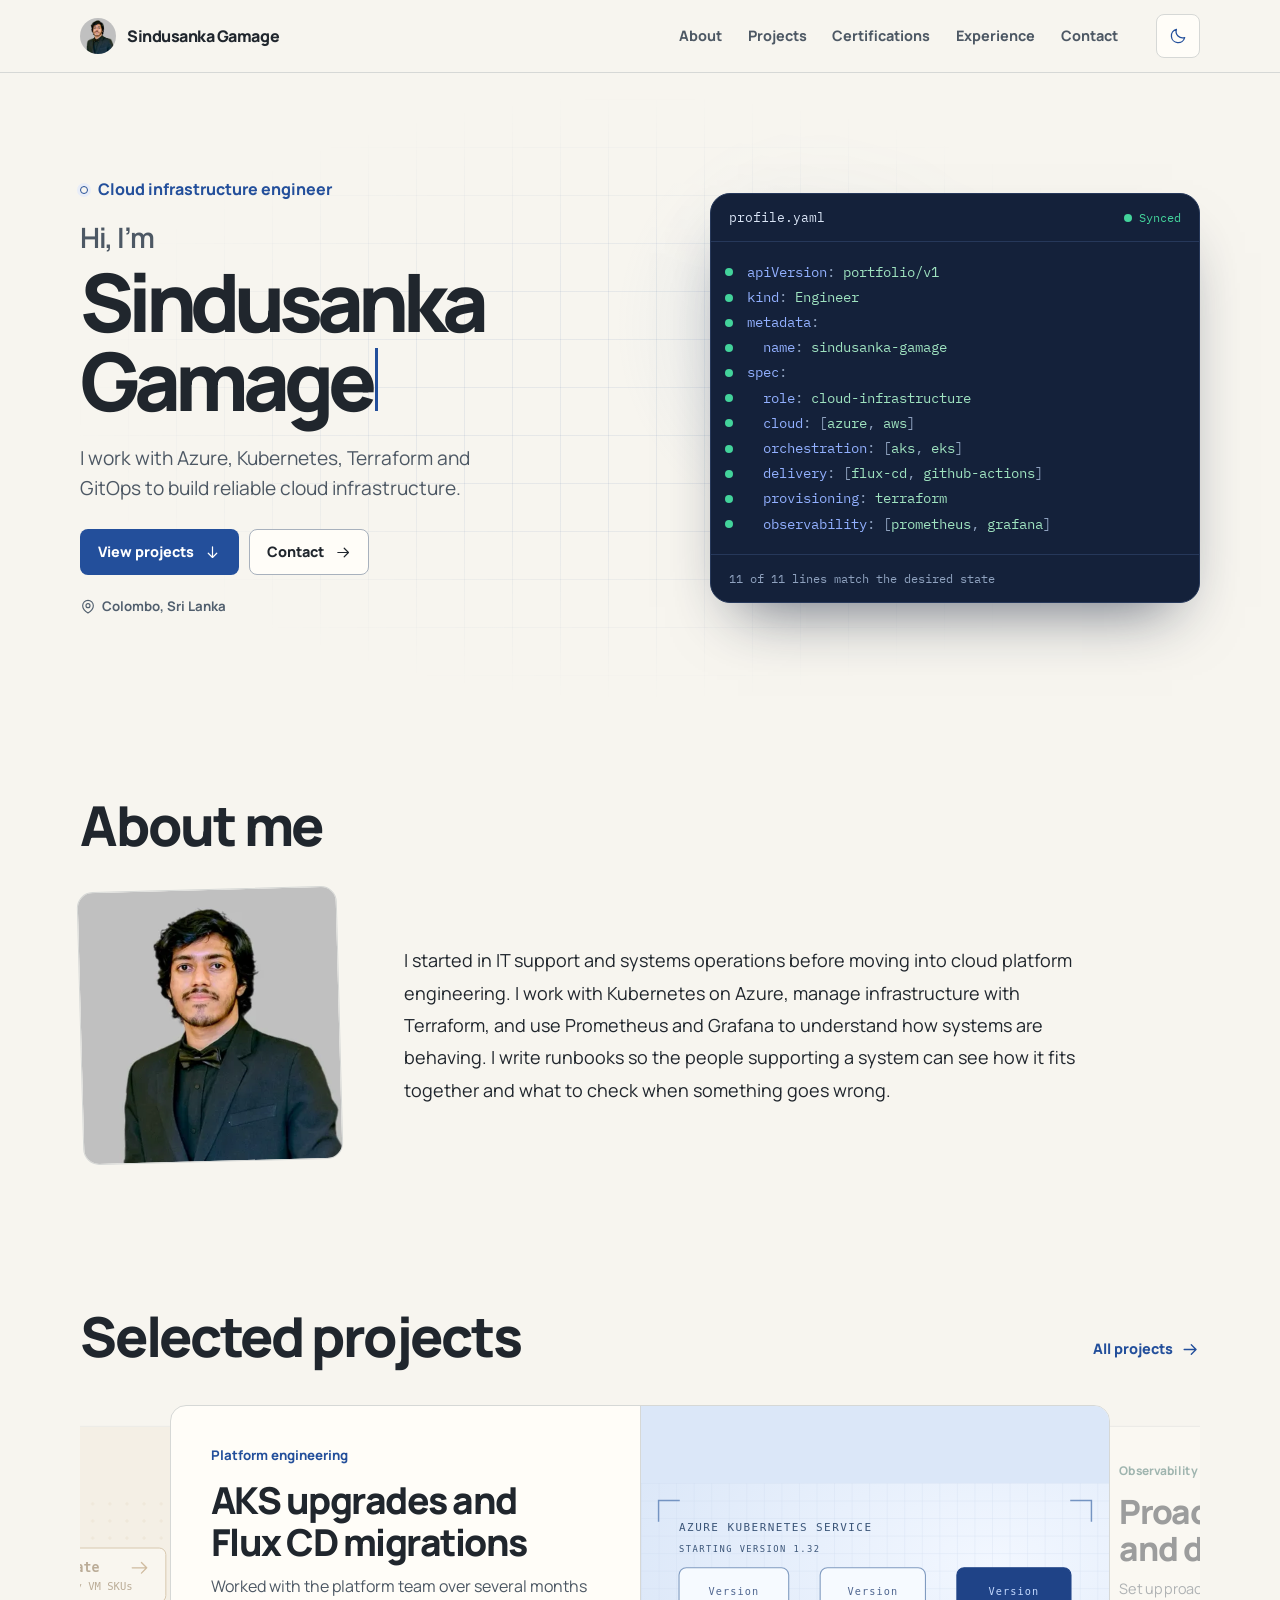
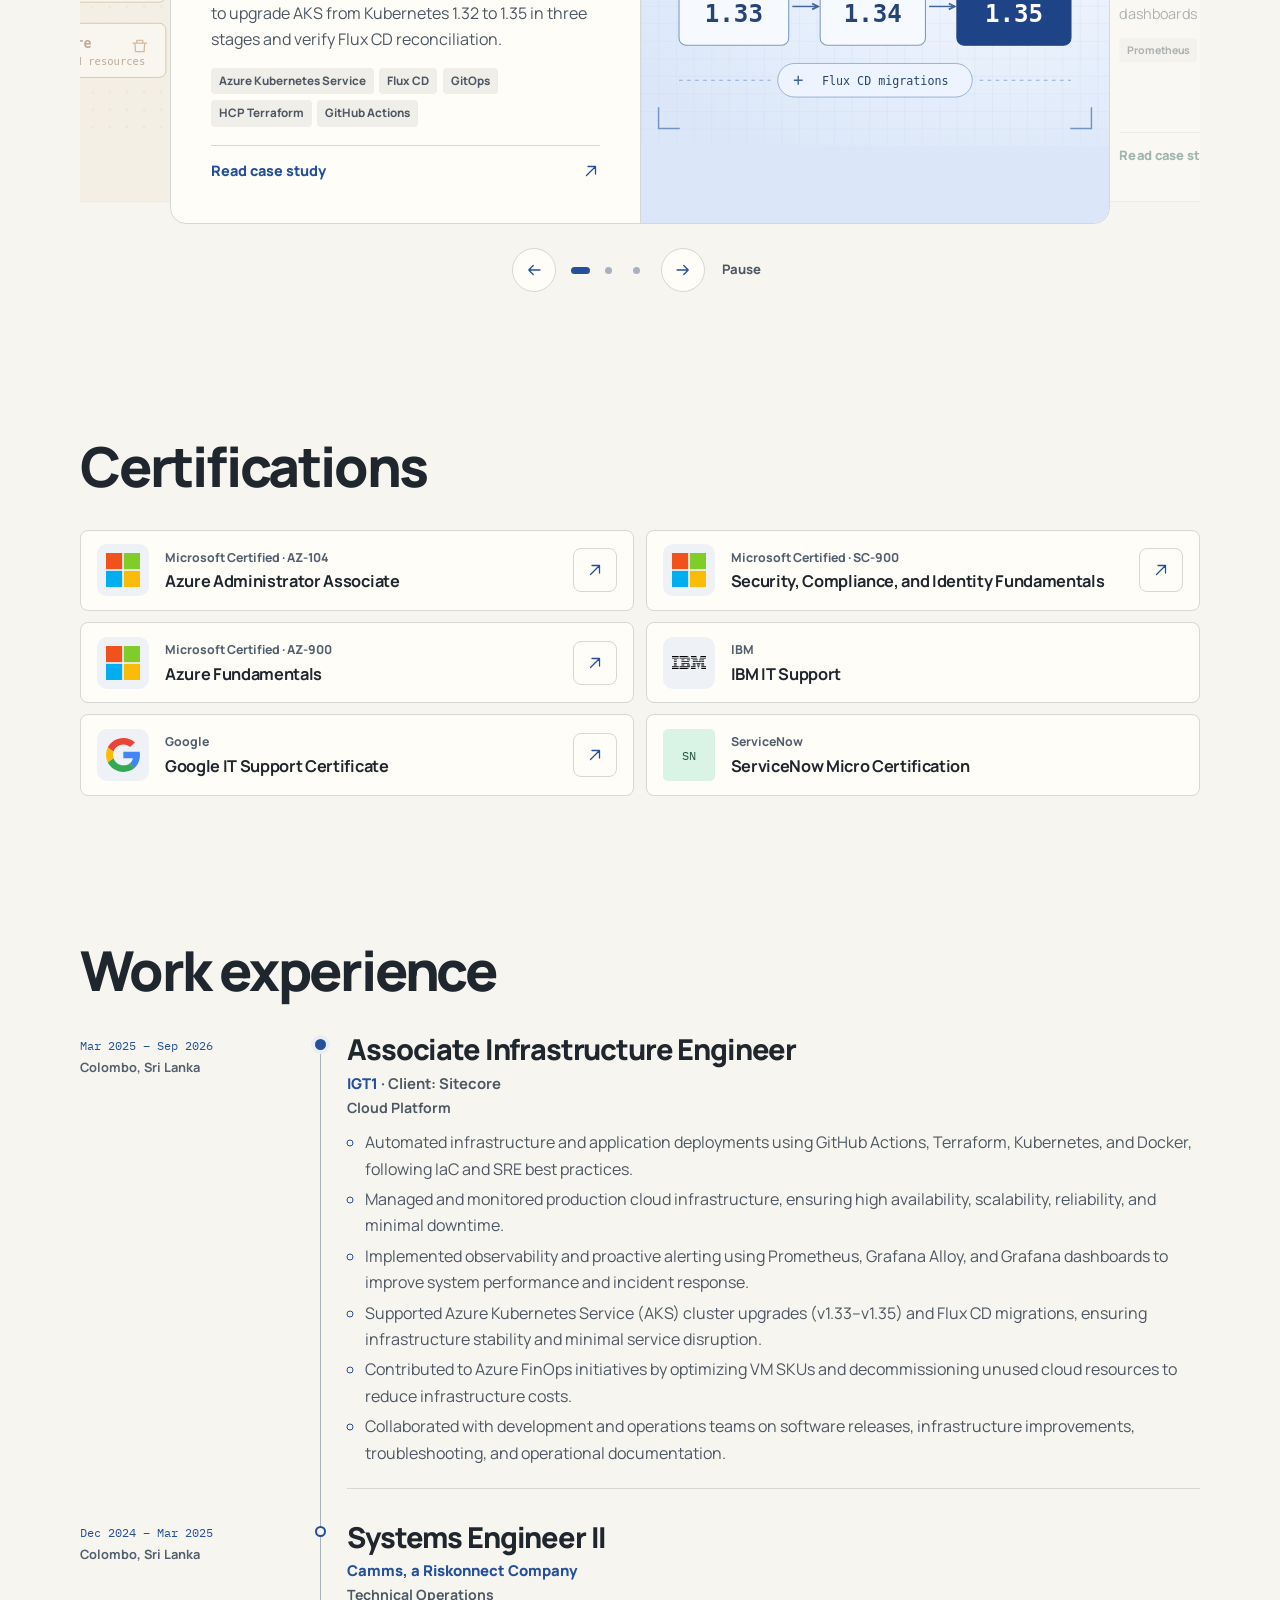
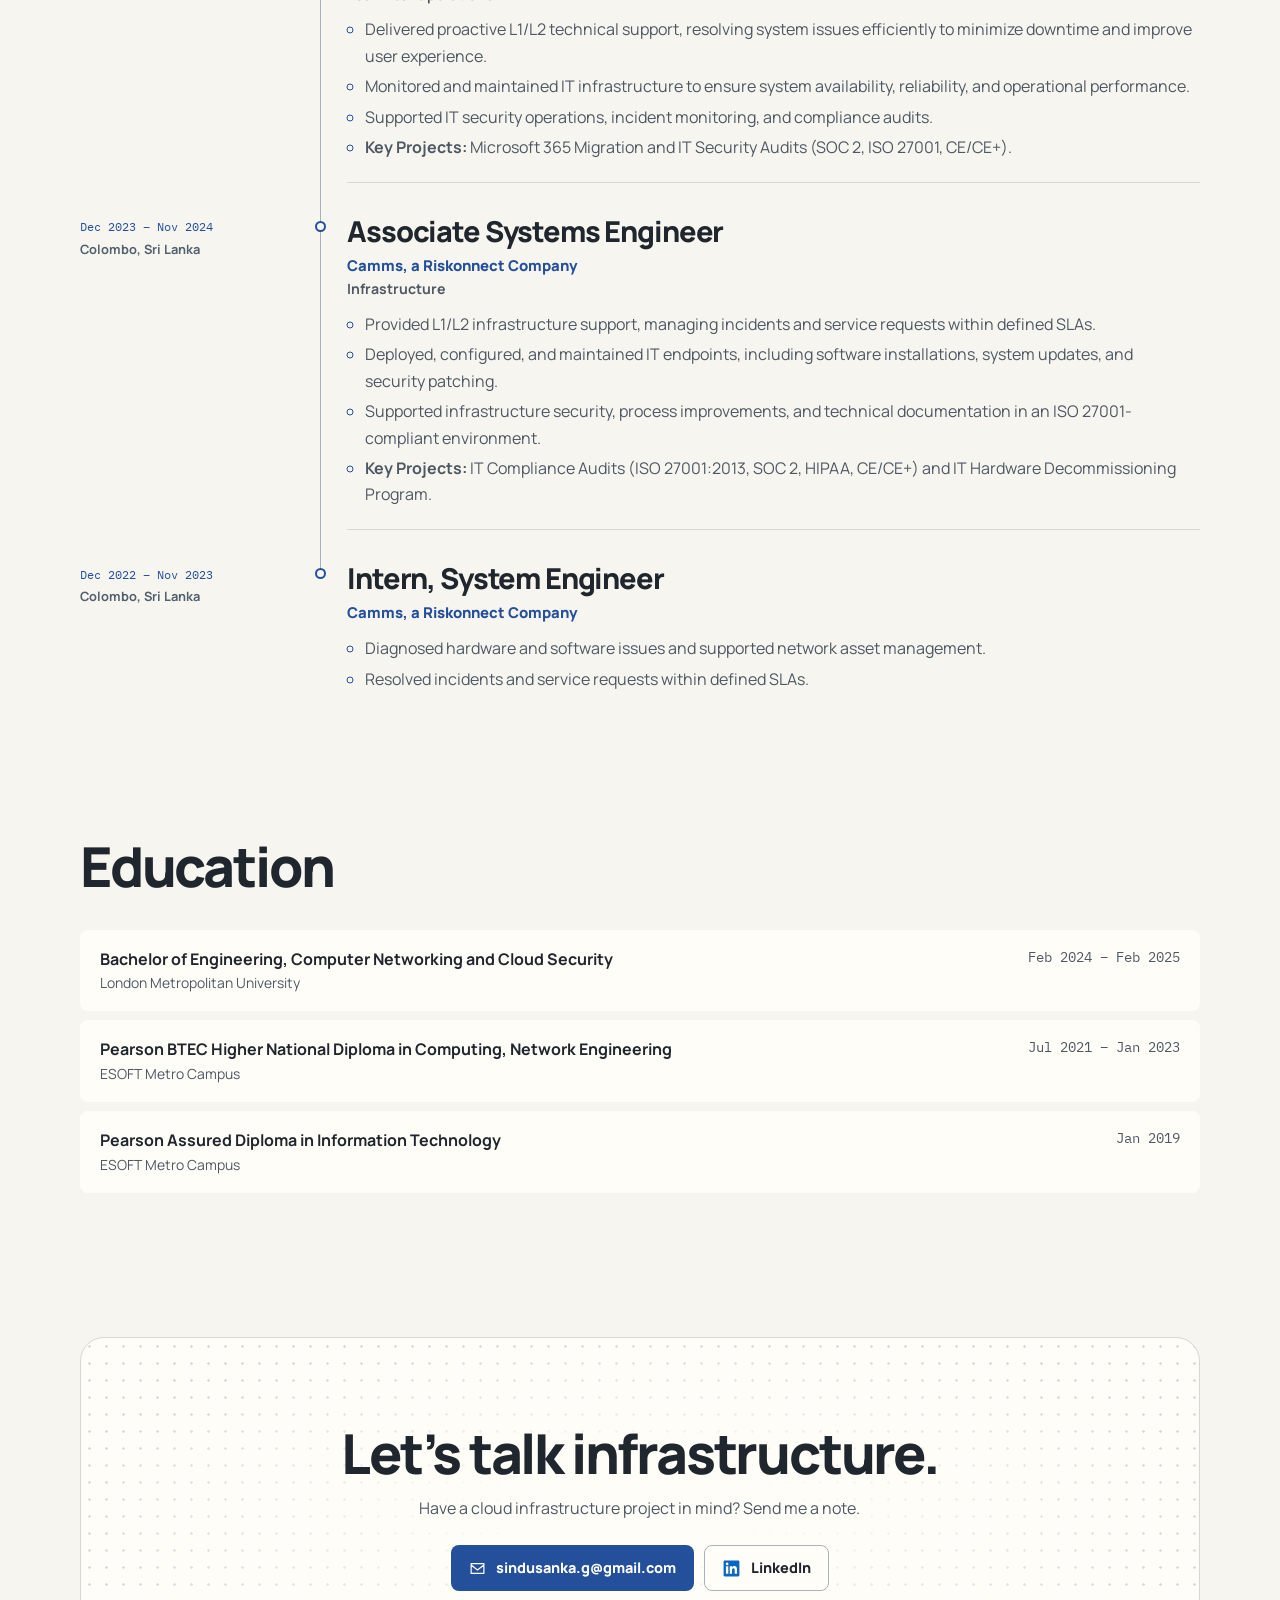
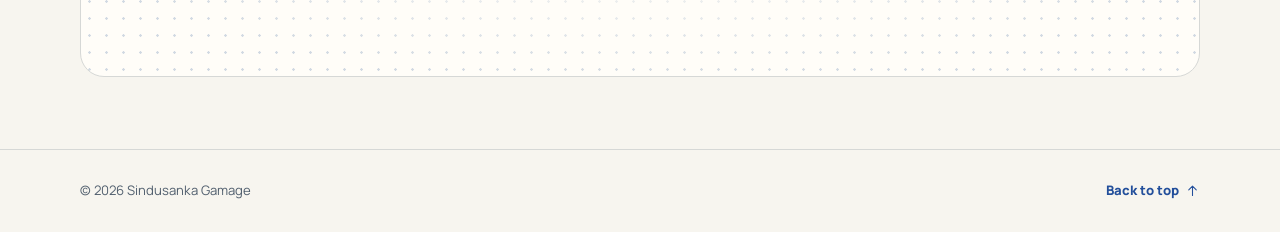
==== commit f4ea135c: "Deploy portfolio from private source" ====
--- a/index.html
+++ b/index.html
@@ -5,4 +5,4 @@
           document.querySelector('meta[name="theme-color"]').content = '#121821';
         }
       } catch {}
-    </script><link rel="stylesheet" href="/_astro/Base.BDLdyWD6.css"><link rel="stylesheet" href="/_astro/index.Bq7iFJqW.css"></head><body><a class="skip-link" href="#main">Skip to content</a><header class="site-header"><div class="shell header-inner"><a class="brand" href="/" aria-label="Sindusanka Gamage — home"><img class="brand-mark" src="/about-portrait.webp" alt="" width="36" height="36"><span>Sindusanka Gamage</span></a><nav class="desktop-nav" aria-label="Primary"><a href="/#about">About</a><a href="/#projects">Projects</a><a href="/#certifications">Certifications</a><a href="/#experience">Experience</a><a href="/#contact">Contact</a></nav><div class="header-controls"><button type="button" class="icon-button theme-control" aria-label="Switch to dark mode" data-theme-toggle hidden><svg class="theme-moon" aria-hidden="true" width="18" height="18" viewBox="0 0 24 24" fill="none" stroke="currentColor" stroke-width="1.7" stroke-linecap="round" stroke-linejoin="round"><path d="M20.9 14.1A8.7 8.7 0 0 1 9.9 3.1 9 9 0 1 0 20.9 14.1Z"></path></svg><svg class="theme-sun" aria-hidden="true" width="18" height="18" viewBox="0 0 24 24" fill="none" stroke="currentColor" stroke-width="1.7" stroke-linecap="round" stroke-linejoin="round"><path d="M12 2v2m0 16v2M2 12h2m16 0h2M4.9 4.9l1.4 1.4m11.4 11.4 1.4 1.4m0-14.2-1.4 1.4M6.3 17.7l-1.4 1.4M16 12a4 4 0 1 1-8 0 4 4 0 0 1 8 0Z"></path></svg></button><details class="mobile-nav" data-mobile-menu><summary class="icon-button" aria-label="Navigation menu"><svg class="menu-open-icon" aria-hidden="true" width="18" height="18" viewBox="0 0 24 24" fill="none" stroke="currentColor" stroke-width="1.7" stroke-linecap="round" stroke-linejoin="round"><path d="M4 8h16M4 16h16"></path></svg><svg class="menu-close-icon" aria-hidden="true" width="18" height="18" viewBox="0 0 24 24" fill="none" stroke="currentColor" stroke-width="1.7" stroke-linecap="round" stroke-linejoin="round"><path d="m6 6 12 12M6 18 18 6"></path></svg></summary><nav aria-label="Primary"><a href="/#about">About</a><a href="/#projects">Projects</a><a href="/#certifications">Certifications</a><a href="/#experience">Experience</a><a href="/#contact">Contact</a></nav></details></div></div></header><script type="module">var e=document.querySelector(`[data-mobile-menu]`),t=e?.querySelector(`summary`);e?.querySelectorAll(`nav a`).forEach(n=>{n.addEventListener(`click`,()=>{e.open=!1,t?.focus({preventScroll:!0})})}),e?.addEventListener(`keydown`,n=>{n.key===`Escape`&&e.open&&(e.open=!1,t?.focus())});var n=document.querySelector(`[data-theme-toggle]`),r=document.documentElement,i=document.querySelector(`meta[name="theme-color"]`);if(n){let e=()=>{let e=r.dataset.theme===`dark`?`light`:`dark`;n.setAttribute(`aria-label`,`Switch to ${e} mode`)};e(),n.hidden=!1,n.addEventListener(`click`,()=>{let t=r.dataset.theme===`dark`?`light`:`dark`;r.dataset.theme=t,i&&(i.content=t===`dark`?`#121821`:`#f7f5ef`),e();try{localStorage.setItem(`portfolio-theme`,t)}catch{}})}</script><main id="main" tabindex="-1"><section class="shell hero" aria-labelledby="intro-heading"><div class="hero-grid-background" aria-hidden="true"></div><div class="hero-copy"><p class="eyebrow hero-eyebrow"><span aria-hidden="true"></span>Cloud infrastructure engineer</p><h1 id="intro-heading" aria-label="Hi, I’m Sindusanka Gamage"><span aria-hidden="true">Hi, I’m</span><strong class="name-line" aria-hidden="true">Sindusanka</strong><em class="name-line" aria-hidden="true">Gamage</em></h1><p class="hero-description">I work with Azure, Kubernetes, Terraform and GitOps to build reliable cloud infrastructure.</p><div class="hero-actions flex flex-wrap"><a class="button primary-button" href="#projects">View projects <svg aria-hidden="true" width="17" height="17" viewBox="0 0 24 24" fill="none" stroke="currentColor" stroke-width="1.7" stroke-linecap="round" stroke-linejoin="round"><path d="M12 4v15m-6-6 6 6 6-6"></path></svg></a><a class="button secondary-button" href="#contact">Contact <svg aria-hidden="true" width="17" height="17" viewBox="0 0 24 24" fill="none" stroke="currentColor" stroke-width="1.7" stroke-linecap="round" stroke-linejoin="round"><path d="M4 12h15m-6-6 6 6-6 6"></path></svg></a></div><p class="location"><svg aria-hidden="true" width="16" height="16" viewBox="0 0 24 24" fill="none" stroke="currentColor" stroke-width="1.7" stroke-linecap="round" stroke-linejoin="round"><path d="M20 10c0 6-8 11-8 11S4 16 4 10a8 8 0 0 1 16 0Zm-5 0a3 3 0 1 1-6 0 3 3 0 0 1 6 0Z"></path></svg> Colombo, Sri Lanka</p></div><figure class="manifest" aria-label="Profile YAML illustration" style="--line-count: 11" data-astro-cid-53fjrrnv><figcaption class="manifest-bar" data-astro-cid-53fjrrnv><span data-astro-cid-53fjrrnv>profile.yaml</span><span class="swap" data-astro-cid-53fjrrnv><span class="status status-pending pending" aria-hidden="true" data-astro-cid-53fjrrnv>Reconciling</span><span class="status status-synced settled" data-astro-cid-53fjrrnv>Synced</span></span></figcaption><ol class="manifest-lines" role="list" data-astro-cid-53fjrrnv><li class="manifest-line" style="--line-index: 0" data-astro-cid-53fjrrnv><span class="line-dot" aria-hidden="true" data-astro-cid-53fjrrnv></span><code class="line-text" data-astro-cid-53fjrrnv><span class="yaml-key" data-astro-cid-53fjrrnv>apiVersion</span><span class="yaml-punctuation" data-astro-cid-53fjrrnv>:</span><span class="yaml-value" data-astro-cid-53fjrrnv> portfolio/v1</span></code></li><li class="manifest-line" style="--line-index: 1" data-astro-cid-53fjrrnv><span class="line-dot" aria-hidden="true" data-astro-cid-53fjrrnv></span><code class="line-text" data-astro-cid-53fjrrnv><span class="yaml-key" data-astro-cid-53fjrrnv>kind</span><span class="yaml-punctuation" data-astro-cid-53fjrrnv>:</span><span class="yaml-value" data-astro-cid-53fjrrnv> Engineer</span></code></li><li class="manifest-line" style="--line-index: 2" data-astro-cid-53fjrrnv><span class="line-dot" aria-hidden="true" data-astro-cid-53fjrrnv></span><code class="line-text" data-astro-cid-53fjrrnv><span class="yaml-key" data-astro-cid-53fjrrnv>metadata</span><span class="yaml-punctuation" data-astro-cid-53fjrrnv>:</span></code></li><li class="manifest-line" style="--line-index: 3" data-astro-cid-53fjrrnv><span class="line-dot" aria-hidden="true" data-astro-cid-53fjrrnv></span><code class="line-text" data-astro-cid-53fjrrnv><span class="yaml-key" data-astro-cid-53fjrrnv>  name</span><span class="yaml-punctuation" data-astro-cid-53fjrrnv>:</span><span class="yaml-value" data-astro-cid-53fjrrnv> sindusanka-gamage</span></code></li><li class="manifest-line" style="--line-index: 4" data-astro-cid-53fjrrnv><span class="line-dot" aria-hidden="true" data-astro-cid-53fjrrnv></span><code class="line-text" data-astro-cid-53fjrrnv><span class="yaml-key" data-astro-cid-53fjrrnv>spec</span><span class="yaml-punctuation" data-astro-cid-53fjrrnv>:</span></code></li><li class="manifest-line" style="--line-index: 5" data-astro-cid-53fjrrnv><span class="line-dot" aria-hidden="true" data-astro-cid-53fjrrnv></span><code class="line-text" data-astro-cid-53fjrrnv><span class="yaml-key" data-astro-cid-53fjrrnv>  role</span><span class="yaml-punctuation" data-astro-cid-53fjrrnv>:</span><span class="yaml-value" data-astro-cid-53fjrrnv> cloud-infrastructure</span></code></li><li class="manifest-line" style="--line-index: 6" data-astro-cid-53fjrrnv><span class="line-dot" aria-hidden="true" data-astro-cid-53fjrrnv></span><code class="line-text" data-astro-cid-53fjrrnv><span class="yaml-key" data-astro-cid-53fjrrnv>  cloud</span><span class="yaml-punctuation" data-astro-cid-53fjrrnv>:</span><span class="yaml-punctuation" data-astro-cid-53fjrrnv> [</span><span class="yaml-value" data-astro-cid-53fjrrnv>azure</span><span class="yaml-punctuation" data-astro-cid-53fjrrnv>, </span><span class="yaml-value" data-astro-cid-53fjrrnv>aws</span><span class="yaml-punctuation" data-astro-cid-53fjrrnv>]</span></code></li><li class="manifest-line" style="--line-index: 7" data-astro-cid-53fjrrnv><span class="line-dot" aria-hidden="true" data-astro-cid-53fjrrnv></span><code class="line-text" data-astro-cid-53fjrrnv><span class="yaml-key" data-astro-cid-53fjrrnv>  orchestration</span><span class="yaml-punctuation" data-astro-cid-53fjrrnv>:</span><span class="yaml-punctuation" data-astro-cid-53fjrrnv> [</span><span class="yaml-value" data-astro-cid-53fjrrnv>aks</span><span class="yaml-punctuation" data-astro-cid-53fjrrnv>, </span><span class="yaml-value" data-astro-cid-53fjrrnv>eks</span><span class="yaml-punctuation" data-astro-cid-53fjrrnv>]</span></code></li><li class="manifest-line" style="--line-index: 8" data-astro-cid-53fjrrnv><span class="line-dot" aria-hidden="true" data-astro-cid-53fjrrnv></span><code class="line-text" data-astro-cid-53fjrrnv><span class="yaml-key" data-astro-cid-53fjrrnv>  delivery</span><span class="yaml-punctuation" data-astro-cid-53fjrrnv>:</span><span class="yaml-punctuation" data-astro-cid-53fjrrnv> [</span><span class="yaml-value" data-astro-cid-53fjrrnv>flux-cd</span><span class="yaml-punctuation" data-astro-cid-53fjrrnv>, </span><span class="yaml-value" data-astro-cid-53fjrrnv>github-actions</span><span class="yaml-punctuation" data-astro-cid-53fjrrnv>]</span></code></li><li class="manifest-line" style="--line-index: 9" data-astro-cid-53fjrrnv><span class="line-dot" aria-hidden="true" data-astro-cid-53fjrrnv></span><code class="line-text" data-astro-cid-53fjrrnv><span class="yaml-key" data-astro-cid-53fjrrnv>  provisioning</span><span class="yaml-punctuation" data-astro-cid-53fjrrnv>:</span><span class="yaml-value" data-astro-cid-53fjrrnv> terraform</span></code></li><li class="manifest-line" style="--line-index: 10" data-astro-cid-53fjrrnv><span class="line-dot" aria-hidden="true" data-astro-cid-53fjrrnv></span><code class="line-text" data-astro-cid-53fjrrnv><span class="yaml-key" data-astro-cid-53fjrrnv>  observability</span><span class="yaml-punctuation" data-astro-cid-53fjrrnv>:</span><span class="yaml-punctuation" data-astro-cid-53fjrrnv> [</span><span class="yaml-value" data-astro-cid-53fjrrnv>prometheus</span><span class="yaml-punctuation" data-astro-cid-53fjrrnv>, </span><span class="yaml-value" data-astro-cid-53fjrrnv>grafana</span><span class="yaml-punctuation" data-astro-cid-53fjrrnv>]</span></code></li></ol><div class="manifest-footer" data-astro-cid-53fjrrnv><span class="swap" data-astro-cid-53fjrrnv><span class="pending" aria-hidden="true" data-astro-cid-53fjrrnv>Applying 11 lines</span><span class="settled" data-astro-cid-53fjrrnv>11 of 11 lines match the desired state</span></span></div></figure></section><section class="shell page-section" id="about" aria-labelledby="about-heading"><div class="section-heading"><h2 id="about-heading">About me</h2></div><div class="about-grid"><div class="about-gallery" role="group" aria-label="About Me photos"><div class="about-photo-frame"><img src="/about-portrait.webp" alt="Portrait of Sindusanka Gamage" width="384" height="374" data-photo-active="true" loading="lazy" decoding="async"><img src="/about-photos/0094.webp" alt="Sindusanka Gamage beside a Microsoft sign" width="640" height="640" aria-hidden="true" loading="lazy" decoding="async"><img src="/about-photos/6865.webp" alt="Sindusanka Gamage working at a desk with a laptop and monitor" width="640" height="640" aria-hidden="true" loading="lazy" decoding="async"><img src="/about-photos/6495.webp" alt="Sindusanka Gamage in graduation robes holding a certificate tube" width="640" height="640" aria-hidden="true" loading="lazy" decoding="async"><button class="about-photo-next" type="button" data-photo-next aria-label="Show next photo" hidden></button></div><button class="carousel-pause about-photo-pause" type="button" data-photo-pause aria-label="Pause photo rotation" hidden>Pause</button><span class="sr-only" data-photo-status role="status"></span></div><p class="bio" id="stack">I started in IT support and systems operations before moving into cloud platform engineering. I work with Kubernetes on Azure, manage infrastructure with Terraform, and use Prometheus and Grafana to understand how systems are behaving. I write runbooks so the people supporting a system can see how it fits together and what to check when something goes wrong.</p></div></section><section class="shell page-section" id="projects" aria-labelledby="projects-heading"><div class="section-heading"><h2 id="projects-heading">Selected projects</h2><a href="/projects/" class="text-link section-link">All projects <svg aria-hidden="true" width="19" height="19" viewBox="0 0 24 24" fill="none" stroke="currentColor" stroke-width="1.7" stroke-linecap="round" stroke-linejoin="round"><path d="M4 12h15m-6-6 6 6-6 6"></path></svg></a></div><div class="project-grid" id="project-slides"><article class="project-card project-featured"><div class="project-content"><p class="project-meta"><span class="project-number">01</span>Platform engineering</p><h3>AKS upgrades and Flux CD migrations</h3><p class="project-summary">Worked with the platform team over several months to upgrade AKS from Kubernetes 1.32 to 1.35 in three stages and verify Flux CD reconciliation.</p><ul class="tags" aria-label="Technologies"><li>Azure Kubernetes Service</li><li>Flux CD</li><li>GitOps</li><li>HCP Terraform</li><li>GitHub Actions</li></ul><a class="project-link text-link" href="/projects/aks-upgrades-flux-migrations/" aria-label="Read case study: AKS upgrades and Flux CD migrations">Read case study <svg aria-hidden="true" width="18" height="18" viewBox="0 0 24 24" fill="none" stroke="currentColor" stroke-width="1.7" stroke-linecap="round" stroke-linejoin="round"><path d="M6 18 18 6M8 6h10v10"></path></svg></a></div><div class="project-media"><img src="/project-media/aks-upgrades-flux-migrations/aks-upgrade-sequence.svg" alt="Three AKS upgrades from 1.32 to 1.33, 1.34, and 1.35, with Flux CD on a separate track." width="640" height="360" loading="eager" decoding="async"></div></article><article class="project-card" data-tone="teal"><div class="project-content"><p class="project-meta"><span class="project-number">02</span>Observability</p><h3>Proactive alerting and dashboards</h3><p class="project-summary">Set up proactive alerting and built custom Grafana dashboards to make system health easier to see.</p><ul class="tags" aria-label="Technologies"><li>Prometheus</li><li>Grafana Alloy</li><li>Grafana</li></ul><a class="project-link text-link" href="/projects/proactive-alerting-dashboards/" aria-label="Read case study: Proactive alerting and dashboards">Read case study <svg aria-hidden="true" width="18" height="18" viewBox="0 0 24 24" fill="none" stroke="currentColor" stroke-width="1.7" stroke-linecap="round" stroke-linejoin="round"><path d="M6 18 18 6M8 6h10v10"></path></svg></a></div><div class="project-media"><img src="/project-media/proactive-alerting-dashboards/monitoring-flow.svg" alt="Monitoring flow diagram showing Grafana Alloy and Prometheus connected to alerts and Grafana dashboards." width="640" height="360" loading="lazy" decoding="async"></div></article><article class="project-card" data-tone="amber"><div class="project-content"><p class="project-meta"><span class="project-number">03</span>Cloud efficiency</p><h3>FinOps cost optimization</h3><p class="project-summary">Moved legacy Azure VM SKUs to more efficient options and decommissioned unused resources to reduce cloud spend.</p><ul class="tags" aria-label="Technologies"><li>Azure</li><li>FinOps</li></ul><a class="project-link text-link" href="/projects/finops-cost-optimization/" aria-label="Read case study: FinOps cost optimization">Read case study <svg aria-hidden="true" width="18" height="18" viewBox="0 0 24 24" fill="none" stroke="currentColor" stroke-width="1.7" stroke-linecap="round" stroke-linejoin="round"><path d="M6 18 18 6M8 6h10v10"></path></svg></a></div><div class="project-media"><img src="/project-media/finops-cost-optimization/azure-resource-lifecycle.svg" alt="Azure resource lifecycle diagram showing two paths from a resource review: migrate legacy VM SKUs and retire unused resources." width="640" height="360" loading="lazy" decoding="async"></div></article></div><div class="carousel-controls" hidden><button class="icon-button" type="button" data-project-prev aria-label="Previous project" aria-controls="project-slides"><svg aria-hidden="true" width="18" height="18" viewBox="0 0 24 24" fill="none" stroke="currentColor" stroke-width="1.7" stroke-linecap="round" stroke-linejoin="round"><path d="M20 12H5m6 6-6-6 6-6"></path></svg></button><div class="carousel-dots" role="group" aria-label="Choose a project"><button class="carousel-dot" type="button" data-project-index="0" aria-label="Show AKS upgrades and Flux CD migrations" aria-controls="project-slides"></button><button class="carousel-dot" type="button" data-project-index="1" aria-label="Show Proactive alerting and dashboards" aria-controls="project-slides"></button><button class="carousel-dot" type="button" data-project-index="2" aria-label="Show FinOps cost optimization" aria-controls="project-slides"></button></div><button class="icon-button" type="button" data-project-next aria-label="Next project" aria-controls="project-slides"><svg aria-hidden="true" width="18" height="18" viewBox="0 0 24 24" fill="none" stroke="currentColor" stroke-width="1.7" stroke-linecap="round" stroke-linejoin="round"><path d="M4 12h15m-6-6 6 6-6 6"></path></svg></button><button class="carousel-pause" type="button" data-project-pause>Pause</button><span class="sr-only" data-project-status role="status"></span></div></section><section class="shell page-section" id="certifications" aria-labelledby="certifications-heading"><div class="section-heading"><h2 id="certifications-heading">Certifications</h2></div><ul class="credential-list"><li class="credential"><span class="credential-mark vendor-mark" aria-hidden="true"><img src="/brand-marks/microsoft.svg" alt="" width="34" height="34" loading="lazy"></span><div><p class="credential-issuer">Microsoft Certified · AZ-900</p><h3>Azure Fundamentals</h3></div><a class="icon-button credential-link" href="https://learn.microsoft.com/en-us/credentials/certifications/azure-fundamentals/" aria-label="Azure Fundamentals issuer information" title="Issuer information"><svg aria-hidden="true" width="18" height="18" viewBox="0 0 24 24" fill="none" stroke="currentColor" stroke-width="1.7" stroke-linecap="round" stroke-linejoin="round"><path d="M6 18 18 6M8 6h10v10"></path></svg></a></li><li class="credential"><span class="credential-mark vendor-mark" aria-hidden="true"><img src="/brand-marks/microsoft.svg" alt="" width="34" height="34" loading="lazy"></span><div><p class="credential-issuer">Microsoft Certified · SC-900</p><h3>Security, Compliance, and Identity Fundamentals</h3></div><a class="icon-button credential-link" href="https://learn.microsoft.com/en-us/credentials/certifications/security-compliance-and-identity-fundamentals/" aria-label="Security, Compliance, and Identity Fundamentals issuer information" title="Issuer information"><svg aria-hidden="true" width="18" height="18" viewBox="0 0 24 24" fill="none" stroke="currentColor" stroke-width="1.7" stroke-linecap="round" stroke-linejoin="round"><path d="M6 18 18 6M8 6h10v10"></path></svg></a></li><li class="credential"><span class="credential-mark vendor-mark" aria-hidden="true"><img src="/brand-marks/ibm.svg" alt="" width="34" height="34" loading="lazy"></span><div><p class="credential-issuer">IBM</p><h3>IBM IT Support</h3></div></li><li class="credential"><span class="credential-mark vendor-mark" aria-hidden="true"><img src="/brand-marks/google.svg" alt="" width="34" height="34" loading="lazy"></span><div><p class="credential-issuer">Google</p><h3>Google IT Support Certificate</h3></div><a class="icon-button credential-link" href="https://grow.google/certificates/it-support/" aria-label="Google IT Support Certificate issuer information" title="Issuer information"><svg aria-hidden="true" width="18" height="18" viewBox="0 0 24 24" fill="none" stroke="currentColor" stroke-width="1.7" stroke-linecap="round" stroke-linejoin="round"><path d="M6 18 18 6M8 6h10v10"></path></svg></a></li><li class="credential"><span class="credential-mark servicenow-mark" aria-hidden="true">SN</span><div><p class="credential-issuer">ServiceNow</p><h3>ServiceNow Micro Certification</h3></div></li></ul></section><section class="shell page-section" id="experience" aria-labelledby="experience-heading"><div class="section-heading"><h2 id="experience-heading">Work experience</h2></div><ol class="timeline"><li class="timeline-entry"><div class="job-date"><span><time datetime="2025-03">Mar 2025</time> – <time datetime="2026-09">Sep 2026</time></span><span>Colombo, Sri Lanka</span></div><div class="job-detail"><h3>Associate Infrastructure Engineer</h3><p class="job-employer">IGT1<span> · Client: Sitecore</span></p><p class="job-team">Cloud Platform</p><ul><li>Automated infrastructure and application deployments using GitHub Actions, Terraform, Kubernetes, and Docker, following IaC and SRE best practices.</li><li>Managed and monitored production cloud infrastructure, ensuring high availability, scalability, reliability, and minimal downtime.</li><li>Implemented observability and proactive alerting using Prometheus, Grafana Alloy, and Grafana dashboards to improve system performance and incident response.</li><li>Supported Azure Kubernetes Service (AKS) cluster upgrades (v1.33–v1.35) and Flux CD migrations, ensuring infrastructure stability and minimal service disruption.</li><li>Contributed to Azure FinOps initiatives by optimizing VM SKUs and decommissioning unused cloud resources to reduce infrastructure costs.</li><li>Collaborated with development and operations teams on software releases, infrastructure improvements, troubleshooting, and operational documentation.</li></ul></div></li><li class="timeline-entry"><div class="job-date"><span><time datetime="2024-12">Dec 2024</time> – <time datetime="2025-03">Mar 2025</time></span><span>Colombo, Sri Lanka</span></div><div class="job-detail"><h3>Systems Engineer II</h3><p class="job-employer">Camms, a Riskonnect Company</p><p class="job-team">Technical Operations</p><ul><li>Delivered proactive L1/L2 technical support, resolving system issues efficiently to minimize downtime and improve user experience.</li><li>Monitored and maintained IT infrastructure to ensure system availability, reliability, and operational performance.</li><li>Supported IT security operations, incident monitoring, and compliance audits.</li><li><strong>Key Projects:</strong> Microsoft 365 Migration and IT Security Audits (SOC 2, ISO 27001, CE/CE+).</li></ul></div></li><li class="timeline-entry"><div class="job-date"><span><time datetime="2023-12">Dec 2023</time> – <time datetime="2024-11">Nov 2024</time></span><span>Colombo, Sri Lanka</span></div><div class="job-detail"><h3>Associate Systems Engineer</h3><p class="job-employer">Camms, a Riskonnect Company</p><p class="job-team">Infrastructure</p><ul><li>Provided L1/L2 infrastructure support, managing incidents and service requests within defined SLAs.</li><li>Deployed, configured, and maintained IT endpoints, including software installations, system updates, and security patching.</li><li>Supported infrastructure security, process improvements, and technical documentation in an ISO 27001-compliant environment.</li><li><strong>Key Projects:</strong> IT Compliance Audits (ISO 27001:2013, SOC 2, HIPAA, CE/CE+) and IT Hardware Decommissioning Program.</li></ul></div></li><li class="timeline-entry"><div class="job-date"><span><time datetime="2022-12">Dec 2022</time> – <time datetime="2023-11">Nov 2023</time></span><span>Colombo, Sri Lanka</span></div><div class="job-detail"><h3>Intern, System Engineer</h3><p class="job-employer">Camms, a Riskonnect Company</p><ul><li>Diagnosed hardware and software issues and supported network asset management.</li><li>Resolved incidents and service requests within defined SLAs.</li></ul></div></li></ol></section><section class="shell page-section education" id="education" aria-labelledby="education-heading"><div class="section-heading"><h2 id="education-heading">Education</h2></div><ul><li><div><strong>Bachelor of Engineering, Computer Networking and Cloud Security</strong><p>London Metropolitan University</p></div><p class="education-date">Feb 2024 – Feb 2025</p></li><li><div><strong>Pearson BTEC Higher National Diploma in Computing, Network Engineering</strong><p>ESOFT Metro Campus</p></div><p class="education-date">Jul 2021 – Jan 2023</p></li><li><div><strong>Pearson Assured Diploma in Information Technology</strong><p>ESOFT Metro Campus</p></div><p class="education-date">Jan 2019</p></li></ul></section><section class="shell page-section contact-section" id="contact" aria-labelledby="contact-heading"><div class="contact-panel"><div><h2 id="contact-heading">Let’s talk infrastructure.</h2><p class="contact-description">Have a cloud infrastructure project in mind? Send me a note.</p></div><div class="contact-actions"><a class="button primary-button" href="mailto:sindusanka.g@gmail.com"><svg aria-hidden="true" width="17" height="17" viewBox="0 0 24 24" fill="none" stroke="currentColor" stroke-width="1.7" stroke-linecap="round" stroke-linejoin="round"><path d="M3 5h18v14H3zM3 7l9 7 9-7"></path></svg> sindusanka.g@gmail.com</a><a class="button secondary-button" href="https://www.linkedin.com/in/sindusanka-gamage/" rel="me"><svg class="linkedin-logo" aria-hidden="true" viewBox="0 0 24 24" fill="currentColor"><path d="M20.45 2H3.55C2.69 2 2 2.68 2 3.53v16.94C2 21.32 2.69 22 3.55 22h16.9c.86 0 1.55-.68 1.55-1.53V3.53C22 2.68 21.31 2 20.45 2ZM7.93 18.75H4.98V9.2h2.95v9.55ZM6.45 7.9a1.71 1.71 0 1 1 0-3.42 1.71 1.71 0 0 1 0 3.42ZM19 18.75h-2.95V14.1c0-1.11-.02-2.54-1.55-2.54-1.55 0-1.79 1.21-1.79 2.46v4.73H9.76V9.2h2.83v1.31h.04c.39-.74 1.36-1.52 2.79-1.52 2.99 0 3.54 1.97 3.54 4.53v5.23Z"></path></svg> LinkedIn</a></div></div></section></main><footer class="site-footer"><div class="shell footer-inner"><span>© 2026 Sindusanka Gamage</span><a href="#top">Back to top <svg aria-hidden="true" width="15" height="15" viewBox="0 0 24 24" fill="none" stroke="currentColor" stroke-width="1.7" stroke-linecap="round" stroke-linejoin="round"><path d="M12 20V5m-6 6 6-6 6 6"></path></svg></a></div></footer></body></html><script type="module" src="/_astro/index.astro_astro_type_script_index_0_lang.D-JlyvgF.js"></script>+    </script><link rel="stylesheet" href="/_astro/Base.DCrWe9Zf.css"><link rel="stylesheet" href="/_astro/index.Bq7iFJqW.css"></head><body><a class="skip-link" href="#main">Skip to content</a><header class="site-header"><div class="shell header-inner"><a class="brand" href="/" aria-label="Sindusanka Gamage — home"><img class="brand-mark" src="/about-portrait.webp" alt="" width="36" height="36"><span>Sindusanka Gamage</span></a><nav class="desktop-nav" aria-label="Primary"><a href="/#about">About</a><a href="/#projects">Projects</a><a href="/#certifications">Certifications</a><a href="/#experience">Experience</a><a href="/#contact">Contact</a></nav><div class="header-controls"><button type="button" class="icon-button theme-control" aria-label="Switch to dark mode" data-theme-toggle hidden><svg class="theme-moon" aria-hidden="true" width="18" height="18" viewBox="0 0 24 24" fill="none" stroke="currentColor" stroke-width="1.7" stroke-linecap="round" stroke-linejoin="round"><path d="M20.9 14.1A8.7 8.7 0 0 1 9.9 3.1 9 9 0 1 0 20.9 14.1Z"></path></svg><svg class="theme-sun" aria-hidden="true" width="18" height="18" viewBox="0 0 24 24" fill="none" stroke="currentColor" stroke-width="1.7" stroke-linecap="round" stroke-linejoin="round"><path d="M12 2v2m0 16v2M2 12h2m16 0h2M4.9 4.9l1.4 1.4m11.4 11.4 1.4 1.4m0-14.2-1.4 1.4M6.3 17.7l-1.4 1.4M16 12a4 4 0 1 1-8 0 4 4 0 0 1 8 0Z"></path></svg></button><details class="mobile-nav" data-mobile-menu><summary class="icon-button" aria-label="Navigation menu"><svg class="menu-open-icon" aria-hidden="true" width="18" height="18" viewBox="0 0 24 24" fill="none" stroke="currentColor" stroke-width="1.7" stroke-linecap="round" stroke-linejoin="round"><path d="M4 8h16M4 16h16"></path></svg><svg class="menu-close-icon" aria-hidden="true" width="18" height="18" viewBox="0 0 24 24" fill="none" stroke="currentColor" stroke-width="1.7" stroke-linecap="round" stroke-linejoin="round"><path d="m6 6 12 12M6 18 18 6"></path></svg></summary><nav aria-label="Primary"><a href="/#about">About</a><a href="/#projects">Projects</a><a href="/#certifications">Certifications</a><a href="/#experience">Experience</a><a href="/#contact">Contact</a></nav></details></div></div></header><script type="module">var e=document.querySelector(`[data-mobile-menu]`),t=e?.querySelector(`summary`);e?.querySelectorAll(`nav a`).forEach(n=>{n.addEventListener(`click`,()=>{e.open=!1,t?.focus({preventScroll:!0})})}),e?.addEventListener(`keydown`,n=>{n.key===`Escape`&&e.open&&(e.open=!1,t?.focus())});var n=document.querySelector(`[data-theme-toggle]`),r=document.documentElement,i=document.querySelector(`meta[name="theme-color"]`);if(n){let e=()=>{let e=r.dataset.theme===`dark`?`light`:`dark`;n.setAttribute(`aria-label`,`Switch to ${e} mode`)};e(),n.hidden=!1,n.addEventListener(`click`,()=>{let t=r.dataset.theme===`dark`?`light`:`dark`;r.dataset.theme=t,i&&(i.content=t===`dark`?`#121821`:`#f7f5ef`),e();try{localStorage.setItem(`portfolio-theme`,t)}catch{}})}</script><main id="main" tabindex="-1"><section class="shell hero" aria-labelledby="intro-heading"><div class="hero-grid-background" aria-hidden="true"></div><div class="hero-copy"><p class="eyebrow hero-eyebrow"><span aria-hidden="true"></span>Cloud infrastructure engineer</p><h1 id="intro-heading" aria-label="Hi, I’m Sindusanka Gamage"><span aria-hidden="true">Hi, I’m</span><strong class="name-line" aria-hidden="true">Sindusanka</strong><em class="name-line" aria-hidden="true">Gamage</em></h1><p class="hero-description">I work with Azure, Kubernetes, Terraform and GitOps to build reliable cloud infrastructure.</p><div class="hero-actions flex flex-wrap"><a class="button primary-button" href="#projects">View projects <svg aria-hidden="true" width="17" height="17" viewBox="0 0 24 24" fill="none" stroke="currentColor" stroke-width="1.7" stroke-linecap="round" stroke-linejoin="round"><path d="M12 4v15m-6-6 6 6 6-6"></path></svg></a><a class="button secondary-button" href="#contact">Contact <svg aria-hidden="true" width="17" height="17" viewBox="0 0 24 24" fill="none" stroke="currentColor" stroke-width="1.7" stroke-linecap="round" stroke-linejoin="round"><path d="M4 12h15m-6-6 6 6-6 6"></path></svg></a></div><p class="location"><svg aria-hidden="true" width="16" height="16" viewBox="0 0 24 24" fill="none" stroke="currentColor" stroke-width="1.7" stroke-linecap="round" stroke-linejoin="round"><path d="M20 10c0 6-8 11-8 11S4 16 4 10a8 8 0 0 1 16 0Zm-5 0a3 3 0 1 1-6 0 3 3 0 0 1 6 0Z"></path></svg> Colombo, Sri Lanka</p></div><figure class="manifest" aria-label="Profile YAML illustration" style="--line-count: 11" data-astro-cid-53fjrrnv><figcaption class="manifest-bar" data-astro-cid-53fjrrnv><span data-astro-cid-53fjrrnv>profile.yaml</span><span class="swap" data-astro-cid-53fjrrnv><span class="status status-pending pending" aria-hidden="true" data-astro-cid-53fjrrnv>Reconciling</span><span class="status status-synced settled" data-astro-cid-53fjrrnv>Synced</span></span></figcaption><ol class="manifest-lines" role="list" data-astro-cid-53fjrrnv><li class="manifest-line" style="--line-index: 0" data-astro-cid-53fjrrnv><span class="line-dot" aria-hidden="true" data-astro-cid-53fjrrnv></span><code class="line-text" data-astro-cid-53fjrrnv><span class="yaml-key" data-astro-cid-53fjrrnv>apiVersion</span><span class="yaml-punctuation" data-astro-cid-53fjrrnv>:</span><span class="yaml-value" data-astro-cid-53fjrrnv> portfolio/v1</span></code></li><li class="manifest-line" style="--line-index: 1" data-astro-cid-53fjrrnv><span class="line-dot" aria-hidden="true" data-astro-cid-53fjrrnv></span><code class="line-text" data-astro-cid-53fjrrnv><span class="yaml-key" data-astro-cid-53fjrrnv>kind</span><span class="yaml-punctuation" data-astro-cid-53fjrrnv>:</span><span class="yaml-value" data-astro-cid-53fjrrnv> Engineer</span></code></li><li class="manifest-line" style="--line-index: 2" data-astro-cid-53fjrrnv><span class="line-dot" aria-hidden="true" data-astro-cid-53fjrrnv></span><code class="line-text" data-astro-cid-53fjrrnv><span class="yaml-key" data-astro-cid-53fjrrnv>metadata</span><span class="yaml-punctuation" data-astro-cid-53fjrrnv>:</span></code></li><li class="manifest-line" style="--line-index: 3" data-astro-cid-53fjrrnv><span class="line-dot" aria-hidden="true" data-astro-cid-53fjrrnv></span><code class="line-text" data-astro-cid-53fjrrnv><span class="yaml-key" data-astro-cid-53fjrrnv>  name</span><span class="yaml-punctuation" data-astro-cid-53fjrrnv>:</span><span class="yaml-value" data-astro-cid-53fjrrnv> sindusanka-gamage</span></code></li><li class="manifest-line" style="--line-index: 4" data-astro-cid-53fjrrnv><span class="line-dot" aria-hidden="true" data-astro-cid-53fjrrnv></span><code class="line-text" data-astro-cid-53fjrrnv><span class="yaml-key" data-astro-cid-53fjrrnv>spec</span><span class="yaml-punctuation" data-astro-cid-53fjrrnv>:</span></code></li><li class="manifest-line" style="--line-index: 5" data-astro-cid-53fjrrnv><span class="line-dot" aria-hidden="true" data-astro-cid-53fjrrnv></span><code class="line-text" data-astro-cid-53fjrrnv><span class="yaml-key" data-astro-cid-53fjrrnv>  role</span><span class="yaml-punctuation" data-astro-cid-53fjrrnv>:</span><span class="yaml-value" data-astro-cid-53fjrrnv> cloud-infrastructure</span></code></li><li class="manifest-line" style="--line-index: 6" data-astro-cid-53fjrrnv><span class="line-dot" aria-hidden="true" data-astro-cid-53fjrrnv></span><code class="line-text" data-astro-cid-53fjrrnv><span class="yaml-key" data-astro-cid-53fjrrnv>  cloud</span><span class="yaml-punctuation" data-astro-cid-53fjrrnv>:</span><span class="yaml-punctuation" data-astro-cid-53fjrrnv> [</span><span class="yaml-value" data-astro-cid-53fjrrnv>azure</span><span class="yaml-punctuation" data-astro-cid-53fjrrnv>, </span><span class="yaml-value" data-astro-cid-53fjrrnv>aws</span><span class="yaml-punctuation" data-astro-cid-53fjrrnv>]</span></code></li><li class="manifest-line" style="--line-index: 7" data-astro-cid-53fjrrnv><span class="line-dot" aria-hidden="true" data-astro-cid-53fjrrnv></span><code class="line-text" data-astro-cid-53fjrrnv><span class="yaml-key" data-astro-cid-53fjrrnv>  orchestration</span><span class="yaml-punctuation" data-astro-cid-53fjrrnv>:</span><span class="yaml-punctuation" data-astro-cid-53fjrrnv> [</span><span class="yaml-value" data-astro-cid-53fjrrnv>aks</span><span class="yaml-punctuation" data-astro-cid-53fjrrnv>, </span><span class="yaml-value" data-astro-cid-53fjrrnv>eks</span><span class="yaml-punctuation" data-astro-cid-53fjrrnv>]</span></code></li><li class="manifest-line" style="--line-index: 8" data-astro-cid-53fjrrnv><span class="line-dot" aria-hidden="true" data-astro-cid-53fjrrnv></span><code class="line-text" data-astro-cid-53fjrrnv><span class="yaml-key" data-astro-cid-53fjrrnv>  delivery</span><span class="yaml-punctuation" data-astro-cid-53fjrrnv>:</span><span class="yaml-punctuation" data-astro-cid-53fjrrnv> [</span><span class="yaml-value" data-astro-cid-53fjrrnv>flux-cd</span><span class="yaml-punctuation" data-astro-cid-53fjrrnv>, </span><span class="yaml-value" data-astro-cid-53fjrrnv>github-actions</span><span class="yaml-punctuation" data-astro-cid-53fjrrnv>]</span></code></li><li class="manifest-line" style="--line-index: 9" data-astro-cid-53fjrrnv><span class="line-dot" aria-hidden="true" data-astro-cid-53fjrrnv></span><code class="line-text" data-astro-cid-53fjrrnv><span class="yaml-key" data-astro-cid-53fjrrnv>  provisioning</span><span class="yaml-punctuation" data-astro-cid-53fjrrnv>:</span><span class="yaml-value" data-astro-cid-53fjrrnv> terraform</span></code></li><li class="manifest-line" style="--line-index: 10" data-astro-cid-53fjrrnv><span class="line-dot" aria-hidden="true" data-astro-cid-53fjrrnv></span><code class="line-text" data-astro-cid-53fjrrnv><span class="yaml-key" data-astro-cid-53fjrrnv>  observability</span><span class="yaml-punctuation" data-astro-cid-53fjrrnv>:</span><span class="yaml-punctuation" data-astro-cid-53fjrrnv> [</span><span class="yaml-value" data-astro-cid-53fjrrnv>prometheus</span><span class="yaml-punctuation" data-astro-cid-53fjrrnv>, </span><span class="yaml-value" data-astro-cid-53fjrrnv>grafana</span><span class="yaml-punctuation" data-astro-cid-53fjrrnv>]</span></code></li></ol><div class="manifest-footer" data-astro-cid-53fjrrnv><span class="swap" data-astro-cid-53fjrrnv><span class="pending" aria-hidden="true" data-astro-cid-53fjrrnv>Applying 11 lines</span><span class="settled" data-astro-cid-53fjrrnv>11 of 11 lines match the desired state</span></span></div></figure></section><section class="shell page-section" id="about" aria-labelledby="about-heading"><div class="section-heading"><h2 id="about-heading">About me</h2></div><div class="about-grid"><div class="about-gallery" role="group" aria-label="About Me photos"><div class="about-photo-frame"><img src="/about-portrait.webp" alt="Portrait of Sindusanka Gamage" width="384" height="374" data-photo-active="true" loading="lazy" decoding="async"><img src="/about-photos/0094.webp" alt="Sindusanka Gamage beside a Microsoft sign" width="640" height="640" aria-hidden="true" loading="lazy" decoding="async"><img src="/about-photos/6865.webp" alt="Sindusanka Gamage working at a desk with a laptop and monitor" width="640" height="640" aria-hidden="true" loading="lazy" decoding="async"><img src="/about-photos/6495.webp" alt="Sindusanka Gamage in graduation robes holding a certificate tube" width="640" height="640" aria-hidden="true" loading="lazy" decoding="async"><button class="about-photo-next" type="button" data-photo-next aria-label="Show next photo" hidden></button></div><button class="carousel-pause about-photo-pause" type="button" data-photo-pause aria-label="Pause photo rotation" hidden>Pause</button><span class="sr-only" data-photo-status role="status"></span></div><p class="bio" id="stack">I started in IT support and systems operations before moving into cloud platform engineering. I work with Kubernetes on Azure, manage infrastructure with Terraform, and use Prometheus and Grafana to understand how systems are behaving. I write runbooks so the people supporting a system can see how it fits together and what to check when something goes wrong.</p></div></section><section class="shell page-section" id="projects" aria-labelledby="projects-heading"><div class="section-heading"><h2 id="projects-heading">Selected projects</h2><a href="/projects/" class="text-link section-link">All projects <svg aria-hidden="true" width="19" height="19" viewBox="0 0 24 24" fill="none" stroke="currentColor" stroke-width="1.7" stroke-linecap="round" stroke-linejoin="round"><path d="M4 12h15m-6-6 6 6-6 6"></path></svg></a></div><div class="project-grid" id="project-slides"><article class="project-card project-featured"><div class="project-content"><p class="project-meta"><span class="project-number">01</span>Platform engineering</p><h3>AKS upgrades and Flux CD migrations</h3><p class="project-summary">Worked with the platform team over several months to upgrade AKS from Kubernetes 1.32 to 1.35 in three stages and verify Flux CD reconciliation.</p><ul class="tags" aria-label="Technologies"><li>Azure Kubernetes Service</li><li>Flux CD</li><li>GitOps</li><li>HCP Terraform</li><li>GitHub Actions</li></ul><a class="project-link text-link" href="/projects/aks-upgrades-flux-migrations/" aria-label="Read case study: AKS upgrades and Flux CD migrations">Read case study <svg aria-hidden="true" width="18" height="18" viewBox="0 0 24 24" fill="none" stroke="currentColor" stroke-width="1.7" stroke-linecap="round" stroke-linejoin="round"><path d="M6 18 18 6M8 6h10v10"></path></svg></a></div><div class="project-media"><img src="/project-media/aks-upgrades-flux-migrations/aks-upgrade-sequence.svg" alt="Three AKS upgrades from 1.32 to 1.33, 1.34, and 1.35, with Flux CD on a separate track." width="640" height="360" loading="eager" decoding="async"></div></article><article class="project-card" data-tone="teal"><div class="project-content"><p class="project-meta"><span class="project-number">02</span>Observability</p><h3>Proactive alerting and dashboards</h3><p class="project-summary">Set up proactive alerting and built custom Grafana dashboards to make system health easier to see.</p><ul class="tags" aria-label="Technologies"><li>Prometheus</li><li>Grafana Alloy</li><li>Grafana</li></ul><a class="project-link text-link" href="/projects/proactive-alerting-dashboards/" aria-label="Read case study: Proactive alerting and dashboards">Read case study <svg aria-hidden="true" width="18" height="18" viewBox="0 0 24 24" fill="none" stroke="currentColor" stroke-width="1.7" stroke-linecap="round" stroke-linejoin="round"><path d="M6 18 18 6M8 6h10v10"></path></svg></a></div><div class="project-media"><img src="/project-media/proactive-alerting-dashboards/monitoring-flow.svg" alt="Monitoring flow diagram showing Grafana Alloy and Prometheus connected to alerts and Grafana dashboards." width="640" height="360" loading="lazy" decoding="async"></div></article><article class="project-card" data-tone="amber"><div class="project-content"><p class="project-meta"><span class="project-number">03</span>Cloud efficiency</p><h3>FinOps cost optimization</h3><p class="project-summary">Moved legacy Azure VM SKUs to more efficient options and decommissioned unused resources to reduce cloud spend.</p><ul class="tags" aria-label="Technologies"><li>Azure</li><li>FinOps</li></ul><a class="project-link text-link" href="/projects/finops-cost-optimization/" aria-label="Read case study: FinOps cost optimization">Read case study <svg aria-hidden="true" width="18" height="18" viewBox="0 0 24 24" fill="none" stroke="currentColor" stroke-width="1.7" stroke-linecap="round" stroke-linejoin="round"><path d="M6 18 18 6M8 6h10v10"></path></svg></a></div><div class="project-media"><img src="/project-media/finops-cost-optimization/azure-resource-lifecycle.svg" alt="Azure resource lifecycle diagram showing two paths from a resource review: migrate legacy VM SKUs and retire unused resources." width="640" height="360" loading="lazy" decoding="async"></div></article></div><div class="carousel-controls" hidden><button class="icon-button" type="button" data-project-prev aria-label="Previous project" aria-controls="project-slides"><svg aria-hidden="true" width="18" height="18" viewBox="0 0 24 24" fill="none" stroke="currentColor" stroke-width="1.7" stroke-linecap="round" stroke-linejoin="round"><path d="M20 12H5m6 6-6-6 6-6"></path></svg></button><div class="carousel-dots" role="group" aria-label="Choose a project"><button class="carousel-dot" type="button" data-project-index="0" aria-label="Show AKS upgrades and Flux CD migrations" aria-controls="project-slides"></button><button class="carousel-dot" type="button" data-project-index="1" aria-label="Show Proactive alerting and dashboards" aria-controls="project-slides"></button><button class="carousel-dot" type="button" data-project-index="2" aria-label="Show FinOps cost optimization" aria-controls="project-slides"></button></div><button class="icon-button" type="button" data-project-next aria-label="Next project" aria-controls="project-slides"><svg aria-hidden="true" width="18" height="18" viewBox="0 0 24 24" fill="none" stroke="currentColor" stroke-width="1.7" stroke-linecap="round" stroke-linejoin="round"><path d="M4 12h15m-6-6 6 6-6 6"></path></svg></button><button class="carousel-pause" type="button" data-project-pause>Pause</button><span class="sr-only" data-project-status role="status"></span></div></section><section class="shell page-section" id="certifications" aria-labelledby="certifications-heading"><div class="section-heading"><h2 id="certifications-heading">Certifications</h2></div><ul class="credential-list"><li class="credential credential-verification"><span class="credential-mark vendor-mark" aria-hidden="true"><img src="/brand-marks/microsoft.svg" alt="" width="34" height="34" loading="lazy"></span><div><p class="credential-issuer">Microsoft Certified · AZ-104</p><h3>Azure Administrator Associate</h3></div><a class="icon-button credential-link" href="https://learn.microsoft.com/api/credentials/share/en-us/SindusankaGamage-5393/FE0AFCEE2A43FC0?sharingId=E54D55DA1693CB" aria-label="Verify Azure Administrator Associate (AZ-104)" title="Verify certification"><svg aria-hidden="true" width="18" height="18" viewBox="0 0 24 24" fill="none" stroke="currentColor" stroke-width="1.7" stroke-linecap="round" stroke-linejoin="round"><path d="M6 18 18 6M8 6h10v10"></path></svg></a></li><li class="credential credential-verification"><span class="credential-mark vendor-mark" aria-hidden="true"><img src="/brand-marks/microsoft.svg" alt="" width="34" height="34" loading="lazy"></span><div><p class="credential-issuer">Microsoft Certified · SC-900</p><h3>Security, Compliance, and Identity Fundamentals</h3></div><a class="icon-button credential-link" href="https://learn.microsoft.com/api/credentials/share/en-us/SindusankaGamage-5393/10CE045014F07CF3?sharingId=E54D55DA1693CB" aria-label="Verify Security, Compliance, and Identity Fundamentals (SC-900)" title="Verify certification"><svg aria-hidden="true" width="18" height="18" viewBox="0 0 24 24" fill="none" stroke="currentColor" stroke-width="1.7" stroke-linecap="round" stroke-linejoin="round"><path d="M6 18 18 6M8 6h10v10"></path></svg></a></li><li class="credential credential-verification"><span class="credential-mark vendor-mark" aria-hidden="true"><img src="/brand-marks/microsoft.svg" alt="" width="34" height="34" loading="lazy"></span><div><p class="credential-issuer">Microsoft Certified · AZ-900</p><h3>Azure Fundamentals</h3></div><a class="icon-button credential-link" href="https://learn.microsoft.com/api/credentials/share/en-us/SindusankaGamage-5393/E93A1FEFFF891DFF?sharingId=E54D55DA1693CB" aria-label="Verify Azure Fundamentals (AZ-900)" title="Verify certification"><svg aria-hidden="true" width="18" height="18" viewBox="0 0 24 24" fill="none" stroke="currentColor" stroke-width="1.7" stroke-linecap="round" stroke-linejoin="round"><path d="M6 18 18 6M8 6h10v10"></path></svg></a></li><li class="credential"><span class="credential-mark vendor-mark" aria-hidden="true"><img src="/brand-marks/ibm.svg" alt="" width="34" height="34" loading="lazy"></span><div><p class="credential-issuer">IBM</p><h3>IBM IT Support</h3></div></li><li class="credential"><span class="credential-mark vendor-mark" aria-hidden="true"><img src="/brand-marks/google.svg" alt="" width="34" height="34" loading="lazy"></span><div><p class="credential-issuer">Google</p><h3>Google IT Support Certificate</h3></div><a class="icon-button credential-link" href="https://grow.google/certificates/it-support/" aria-label="Google IT Support Certificate issuer information" title="Issuer information"><svg aria-hidden="true" width="18" height="18" viewBox="0 0 24 24" fill="none" stroke="currentColor" stroke-width="1.7" stroke-linecap="round" stroke-linejoin="round"><path d="M6 18 18 6M8 6h10v10"></path></svg></a></li><li class="credential"><span class="credential-mark servicenow-mark" aria-hidden="true">SN</span><div><p class="credential-issuer">ServiceNow</p><h3>ServiceNow Micro Certification</h3></div></li></ul></section><section class="shell page-section" id="experience" aria-labelledby="experience-heading"><div class="section-heading"><h2 id="experience-heading">Work experience</h2></div><ol class="timeline"><li class="timeline-entry"><div class="job-date"><span><time datetime="2025-03">Mar 2025</time> – <time datetime="2026-09">Sep 2026</time></span><span>Colombo, Sri Lanka</span></div><div class="job-detail"><h3>Associate Infrastructure Engineer</h3><p class="job-employer">IGT1<span> · Client: Sitecore</span></p><p class="job-team">Cloud Platform</p><ul><li>Automated infrastructure and application deployments using GitHub Actions, Terraform, Kubernetes, and Docker, following IaC and SRE best practices.</li><li>Managed and monitored production cloud infrastructure, ensuring high availability, scalability, reliability, and minimal downtime.</li><li>Implemented observability and proactive alerting using Prometheus, Grafana Alloy, and Grafana dashboards to improve system performance and incident response.</li><li>Supported Azure Kubernetes Service (AKS) cluster upgrades (v1.33–v1.35) and Flux CD migrations, ensuring infrastructure stability and minimal service disruption.</li><li>Contributed to Azure FinOps initiatives by optimizing VM SKUs and decommissioning unused cloud resources to reduce infrastructure costs.</li><li>Collaborated with development and operations teams on software releases, infrastructure improvements, troubleshooting, and operational documentation.</li></ul></div></li><li class="timeline-entry"><div class="job-date"><span><time datetime="2024-12">Dec 2024</time> – <time datetime="2025-03">Mar 2025</time></span><span>Colombo, Sri Lanka</span></div><div class="job-detail"><h3>Systems Engineer II</h3><p class="job-employer">Camms, a Riskonnect Company</p><p class="job-team">Technical Operations</p><ul><li>Delivered proactive L1/L2 technical support, resolving system issues efficiently to minimize downtime and improve user experience.</li><li>Monitored and maintained IT infrastructure to ensure system availability, reliability, and operational performance.</li><li>Supported IT security operations, incident monitoring, and compliance audits.</li><li><strong>Key Projects:</strong> Microsoft 365 Migration and IT Security Audits (SOC 2, ISO 27001, CE/CE+).</li></ul></div></li><li class="timeline-entry"><div class="job-date"><span><time datetime="2023-12">Dec 2023</time> – <time datetime="2024-11">Nov 2024</time></span><span>Colombo, Sri Lanka</span></div><div class="job-detail"><h3>Associate Systems Engineer</h3><p class="job-employer">Camms, a Riskonnect Company</p><p class="job-team">Infrastructure</p><ul><li>Provided L1/L2 infrastructure support, managing incidents and service requests within defined SLAs.</li><li>Deployed, configured, and maintained IT endpoints, including software installations, system updates, and security patching.</li><li>Supported infrastructure security, process improvements, and technical documentation in an ISO 27001-compliant environment.</li><li><strong>Key Projects:</strong> IT Compliance Audits (ISO 27001:2013, SOC 2, HIPAA, CE/CE+) and IT Hardware Decommissioning Program.</li></ul></div></li><li class="timeline-entry"><div class="job-date"><span><time datetime="2022-12">Dec 2022</time> – <time datetime="2023-11">Nov 2023</time></span><span>Colombo, Sri Lanka</span></div><div class="job-detail"><h3>Intern, System Engineer</h3><p class="job-employer">Camms, a Riskonnect Company</p><ul><li>Diagnosed hardware and software issues and supported network asset management.</li><li>Resolved incidents and service requests within defined SLAs.</li></ul></div></li></ol></section><section class="shell page-section education" id="education" aria-labelledby="education-heading"><div class="section-heading"><h2 id="education-heading">Education</h2></div><ul><li><div><strong>Bachelor of Engineering, Computer Networking and Cloud Security</strong><p>London Metropolitan University</p></div><p class="education-date">Feb 2024 – Feb 2025</p></li><li><div><strong>Pearson BTEC Higher National Diploma in Computing, Network Engineering</strong><p>ESOFT Metro Campus</p></div><p class="education-date">Jul 2021 – Jan 2023</p></li><li><div><strong>Pearson Assured Diploma in Information Technology</strong><p>ESOFT Metro Campus</p></div><p class="education-date">Jan 2019</p></li></ul></section><section class="shell page-section contact-section" id="contact" aria-labelledby="contact-heading"><div class="contact-panel"><div><h2 id="contact-heading">Let’s talk infrastructure.</h2><p class="contact-description">Have a cloud infrastructure project in mind? Send me a note.</p></div><div class="contact-actions"><a class="button primary-button" href="mailto:sindusanka.g@gmail.com"><svg aria-hidden="true" width="17" height="17" viewBox="0 0 24 24" fill="none" stroke="currentColor" stroke-width="1.7" stroke-linecap="round" stroke-linejoin="round"><path d="M3 5h18v14H3zM3 7l9 7 9-7"></path></svg> sindusanka.g@gmail.com</a><a class="button secondary-button" href="https://www.linkedin.com/in/sindusanka-gamage/" rel="me"><svg class="linkedin-logo" aria-hidden="true" viewBox="0 0 24 24" fill="currentColor"><path d="M20.45 2H3.55C2.69 2 2 2.68 2 3.53v16.94C2 21.32 2.69 22 3.55 22h16.9c.86 0 1.55-.68 1.55-1.53V3.53C22 2.68 21.31 2 20.45 2ZM7.93 18.75H4.98V9.2h2.95v9.55ZM6.45 7.9a1.71 1.71 0 1 1 0-3.42 1.71 1.71 0 0 1 0 3.42ZM19 18.75h-2.95V14.1c0-1.11-.02-2.54-1.55-2.54-1.55 0-1.79 1.21-1.79 2.46v4.73H9.76V9.2h2.83v1.31h.04c.39-.74 1.36-1.52 2.79-1.52 2.99 0 3.54 1.97 3.54 4.53v5.23Z"></path></svg> LinkedIn</a></div></div></section></main><footer class="site-footer"><div class="shell footer-inner"><span>© 2026 Sindusanka Gamage</span><a href="#top">Back to top <svg aria-hidden="true" width="15" height="15" viewBox="0 0 24 24" fill="none" stroke="currentColor" stroke-width="1.7" stroke-linecap="round" stroke-linejoin="round"><path d="M12 20V5m-6 6 6-6 6 6"></path></svg></a></div></footer></body></html><script type="module" src="/_astro/index.astro_astro_type_script_index_0_lang.D-JlyvgF.js"></script>
--- a/_astro/Base.DCrWe9Zf.css
+++ b/_astro/Base.DCrWe9Zf.css
@@ -0,0 +1 @@
+@font-face{font-family:IBM Plex Mono;font-style:normal;font-display:swap;font-weight:400;src:url(/_astro/ibm-plex-mono-latin-400-normal.DMJ8VG8y.woff2)format("woff2"),url(/_astro/ibm-plex-mono-latin-400-normal.CvHOgSBP.woff)format("woff")}@layer properties{@supports (((-webkit-hyphens:none)) and (not (margin-trim:block))) or ((-moz-orient:inline) and (not (color:rgb(from red r g b)))){*,:before,:after,::backdrop{--tw-rotate-x:initial;--tw-rotate-y:initial;--tw-rotate-z:initial;--tw-skew-x:initial;--tw-skew-y:initial;--tw-border-style:solid;--tw-ease:initial}}}@layer theme{:root,:host{--ease-out:cubic-bezier(0, 0, .2, 1)}}@layer utilities{.\!visible{visibility:visible!important}.visible{visibility:visible}.sr-only{clip-path:inset(50%);white-space:nowrap;border-width:0;width:1px;height:1px;margin:-1px;padding:0;position:absolute;overflow:hidden}.static{position:static}.block{display:block}.flex{display:flex}.grid{display:grid}.hidden{display:none}.transform{transform:var(--tw-rotate-x, ) var(--tw-rotate-y, ) var(--tw-rotate-z, ) var(--tw-skew-x, ) var(--tw-skew-y, )}.resize{resize:both}.flex-wrap{flex-wrap:wrap}.border{border-style:var(--tw-border-style);border-width:1px}.ease-out{--tw-ease:var(--ease-out);transition-timing-function:var(--ease-out)}}@font-face{font-family:Manrope Variable;src:url(/_astro/manrope-latin-wght-normal.DHIcAJRg.woff2)format("woff2");font-display:swap;font-style:normal;font-weight:200 800}:root{color-scheme:light;--canvas:light-dark(#f7f5ef,#121821);--surface:light-dark(#fffdf8,#1a2330);--surface-soft:light-dark(#efeee8,#1f2b3a);--ink:light-dark(#20262d,#edf2f9);--muted:light-dark(#4d5864,#b2c0d1);--quiet:light-dark(#515f6e,#a5b6ca);--border:light-dark(#d6d8d6,#344459);--strong-border:light-dark(#a8b1bd,#61748c);--accent:light-dark(#234f9b,#a3c4ff);--accent-soft:light-dark(#e8edf8,#283a57);--button-bg:light-dark(#234f9b,#a3c4ff);--button-text:light-dark(#fff,#142644);--focus:light-dark(#164eab,#b7d2ff);--shadow:light-dark(#18294216,#0004);--mono:"IBM Plex Mono", ui-monospace, monospace;--body-font:"Manrope Variable", system-ui, sans-serif;--shell:1120px;--gutter:clamp(1.125rem, 5vw, 4rem);scroll-behavior:smooth;scroll-padding-top:5.5rem}:root[data-theme=dark]{color-scheme:dark}*,:before,:after{box-sizing:border-box}body{background:var(--canvas);color:var(--ink);font:400 1rem/1.65 var(--body-font);margin:0}h1,h2,h3,p,figure,pre,dl,dd{margin:0}h1,h2,h3{letter-spacing:-.04em;line-height:1.12}a{color:inherit}img{max-width:100%;height:auto;display:block}button{font:inherit}[hidden]{display:none!important}:focus-visible{outline:3px solid var(--focus);outline-offset:4px}::selection{background:var(--accent);color:var(--button-text)}.shell{width:min(calc(100% - var(--gutter) * 2), var(--shell));margin-inline:auto}.skip-link{z-index:10;top:.75rem;left:var(--gutter);background:var(--surface);color:var(--accent);border:1px solid var(--strong-border);border-radius:7px;padding:.6rem .9rem;position:fixed;transform:translateY(-180%)}.skip-link:focus{transform:none}#main:focus{outline:none}.site-header{z-index:5;border-bottom:1px solid var(--border);background:var(--canvas);position:sticky;inset-block-start:0}.header-inner{align-items:center;gap:clamp(1.25rem,3vw,2.5rem);min-height:72px;display:flex}.brand{letter-spacing:-.03em;flex:none;align-items:center;gap:.7rem;font-weight:800;text-decoration:none;display:inline-flex}.brand-mark{object-fit:cover;object-position:center 22%;border-radius:50%;width:36px;height:36px}.desktop-nav{align-items:center;gap:clamp(.75rem,2vw,1.65rem);margin-left:auto;display:flex}.desktop-nav a,.mobile-nav nav a{color:var(--muted);font-size:.9rem;font-weight:750;text-decoration:none}.desktop-nav a{padding-block:.6rem}.desktop-nav a:hover,.mobile-nav nav a:hover{color:var(--accent);text-underline-offset:.3em;text-decoration:underline}.header-controls{align-items:center;gap:.45rem;display:flex}.theme-control .theme-sun,:root[data-theme=dark] .theme-moon{display:none}:root[data-theme=dark] .theme-sun{display:block}.icon-button{border:1px solid var(--border);background:var(--surface);width:44px;height:44px;color:var(--accent);cursor:pointer;border-radius:8px;flex:none;place-items:center;padding:0;text-decoration:none;transition:background-color .16s,border-color .16s;display:inline-grid}.icon-button:hover{border-color:var(--strong-border);background:var(--accent-soft)}.mobile-nav,.mobile-nav .menu-close-icon,.mobile-nav[open] .menu-open-icon{display:none}.mobile-nav[open] .menu-close-icon{display:block}.mobile-nav summary{list-style:none}.mobile-nav summary::-webkit-details-marker{display:none}.hero{grid-template-columns:minmax(0,1.13fr) minmax(0,1fr);align-items:center;gap:clamp(1.75rem,6vw,5rem);padding-block:clamp(4rem,6.7vw,6.15rem);display:grid}.eyebrow{font:400 .73rem/1.5 var(--mono);letter-spacing:.105em;text-transform:uppercase}.hero-eyebrow{color:var(--accent);align-items:center;gap:.6rem;margin-bottom:1.4rem;display:flex}.hero-eyebrow span{border:1px solid var(--accent);width:8px;height:8px;box-shadow:0 0 0 3px var(--accent-soft);border-radius:50%}.hero h1{letter-spacing:-.075em;font-size:clamp(3.25rem,6.3vw,5.75rem);font-weight:800;line-height:.98}.hero h1 span{color:var(--muted);letter-spacing:-.045em;margin-bottom:.65rem;font-size:clamp(1.25rem,2.5vw,1.75rem);font-weight:650;display:block}.hero h1 em{color:var(--accent);font-style:normal;display:block}.hero-description{max-width:34ch;color:var(--muted);margin-top:1.45rem;font-size:clamp(1.05rem,1.7vw,1.2rem);line-height:1.58}.hero-actions{gap:.65rem;margin-top:1.6rem}.button{border:1px solid #0000;border-radius:8px;justify-content:center;align-items:center;gap:.65rem;min-height:46px;padding:.62rem 1.05rem;font-size:.9rem;font-weight:800;text-decoration:none;transition:background-color .16s,border-color .16s,box-shadow .16s;display:inline-flex}.primary-button{background:var(--button-bg);color:var(--button-text)}.primary-button:hover{box-shadow:0 4px 12px var(--shadow);background:light-dark(#193c7a,#c2d8ff)}.secondary-button{border-color:var(--strong-border);background:var(--surface);color:var(--ink)}.secondary-button:hover{background:var(--accent-soft);border-color:var(--accent)}.location{color:var(--quiet);align-items:center;gap:.4rem;margin-top:1.3rem;font-size:.83rem;font-weight:700;display:flex}.page-section{border-top:1px solid var(--border);padding-block:clamp(2.5rem,6vw,4.5rem)}.section-heading{justify-content:space-between;align-items:end;gap:1rem;margin-bottom:clamp(1.15rem,3vw,2rem);display:flex}.section-index{color:var(--accent);margin-bottom:.55rem}.section-heading h2,.contact-panel h2{font-size:clamp(2.15rem,4.3vw,3.45rem);font-weight:800}.text-link{color:var(--accent);align-items:center;gap:.5rem;font-size:.9rem;font-weight:800;text-decoration:none;display:inline-flex}.text-link:hover{text-underline-offset:.27em;text-decoration:underline}.text-link svg{flex:none}.section-link{flex:none;padding-block:.4rem}.project-grid{grid-template-columns:repeat(2,minmax(0,1fr));gap:clamp(.85rem,2vw,1.4rem);display:grid}.project-card{--project-ink:var(--accent);--project-tint:var(--accent-soft);--diagram-surface:#dbe7f8;border:1px solid var(--border);background:var(--surface);border-radius:12px;flex-direction:column;transition:border-color .16s;display:flex;position:relative;overflow:hidden}.project-card[data-tone=teal]{--project-ink:light-dark(#285e58,#aadbd0);--project-tint:light-dark(#e5f0eb,#203c39);--diagram-surface:#e2efec}.project-card[data-tone=amber]{--project-ink:light-dark(#765323,#edcc9d);--project-tint:light-dark(#f4ead9,#3f3225);--diagram-surface:#f2e9d9}.project-card:has(.project-link):is(:hover,:focus-within){border-color:var(--project-ink)}.project-featured{grid-column:1/-1;grid-template-columns:minmax(0,.85fr) minmax(0,1fr);display:grid}.project-content{border-inline-start:3px solid var(--project-ink);flex-direction:column;flex:1;align-items:start;padding:clamp(1.15rem,3.15vw,2.5rem);display:flex}@supports (color:color-mix(in lab, red, red)){.project-content{border-inline-start:3px solid color-mix(in srgb, var(--project-ink) 55%, var(--surface))}}.project-meta{color:var(--project-ink);font:400 .71rem/1.35 var(--mono);letter-spacing:.055em;text-transform:uppercase;align-items:center;gap:.6rem;margin-bottom:.85rem;display:flex}.project-number{background:var(--project-tint);border-radius:3px;padding:.2rem .4rem}.project-card h3{text-wrap:balance;max-width:23ch;font-size:clamp(1.5rem,3vw,2.3rem);font-weight:800}.project-featured h3{font-size:clamp(1.85rem,3.6vw,2.9rem)}.project-summary{max-width:44ch;color:var(--muted);margin-top:.7rem}.tags{flex-wrap:wrap;gap:.35rem;margin:.95rem 0 1.15rem;padding:0;list-style:none;display:flex}.tags li{background:var(--surface-soft);color:var(--muted);border-radius:4px;padding:.23rem .5rem;font-size:.73rem;font-weight:750}.project-link,.project-role{border-top:1px solid var(--border);align-self:stretch;margin-top:auto;padding-top:.8rem}.project-link{color:var(--project-ink);justify-content:space-between}.project-link:after{content:"";position:absolute;inset:0}.project-link:focus-visible{outline:none}.project-card:has(.project-link:focus-visible){outline:3px solid var(--focus);outline-offset:4px}.project-role{color:var(--quiet);font-size:.88rem}.project-media{border-block-end:1px solid var(--border);background:var(--diagram-surface);order:-1;align-items:center;display:grid}.project-media img{width:100%}.project-featured .project-media{border-block-end:0;border-inline-start:1px solid var(--border);order:0}.credential-list{grid-template-columns:repeat(2,minmax(0,1fr));gap:.7rem;margin:0;padding:0;list-style:none;display:grid}.credential{border:1px solid var(--border);background:var(--surface);border-radius:8px;grid-template-columns:52px minmax(0,1fr) auto;align-items:center;gap:clamp(.7rem,1.6vw,1rem);padding:.85rem 1rem;display:grid}.credential:focus-within{border-color:var(--strong-border)}.credential-mark{aspect-ratio:1;background:var(--accent-soft);width:52px;color:var(--accent);font:400 .74rem var(--mono);border-radius:5px;place-items:center;display:grid}.credential-issuer{color:var(--quiet);margin-bottom:.2rem;font-size:.77rem;font-weight:750}.credential h3{letter-spacing:-.02em;font-size:1.02rem;line-height:1.32}.credential-link{background:0 0}.credential-verification{position:relative}.credential-verification .credential-link:after{content:"";position:absolute;inset:0}.timeline{--date-width:clamp(9.2rem, 20vw, 15rem);margin:0;padding:0;list-style:none;display:grid}.timeline-entry{grid-template-columns:var(--date-width) 1fr;gap:1.7rem;padding-bottom:2rem;display:grid;position:relative}.timeline-entry:last-child{padding-bottom:0}.timeline-entry:before{left:var(--date-width);content:"";background:var(--strong-border);width:1px;position:absolute;top:.7rem;bottom:-.7rem}.timeline-entry:last-child:before{display:none}.timeline-entry:after{left:calc(var(--date-width) - 5px);content:"";border:2px solid var(--accent);background:var(--canvas);border-radius:50%;width:11px;height:11px;position:absolute;top:.37rem}.timeline-entry:first-child:after{background:var(--accent);box-shadow:0 0 0 4px var(--accent-soft)}.job-date{color:var(--accent);font:400 .77rem/1.5 var(--mono);align-content:start;gap:.25rem;padding-top:.15rem;padding-right:.8rem;display:grid}.job-date span+span{color:var(--quiet);font:700 .8rem/1.5 var(--body-font)}.job-detail{border-bottom:1px solid var(--border);padding:0 .5rem 1.35rem 0}.timeline-entry:last-child .job-detail{border:0;padding-bottom:0}.job-detail h3{font-size:clamp(1.3rem,2.4vw,1.8rem);font-weight:800}.job-employer{color:var(--accent);margin-top:.35rem;font-size:.93rem;font-weight:800}.job-employer span,.job-team{color:var(--muted);font-weight:700}.job-team{font-size:.88rem}.job-detail ul{color:var(--muted);gap:.25rem;margin:.65rem 0 0;padding-left:1.1rem;display:grid}.job-detail li::marker{color:var(--accent)}.about-grid{grid-template-columns:minmax(0,38rem) auto;justify-content:start;align-items:center;gap:clamp(1.25rem,5vw,4rem);display:grid}.bio{max-width:62ch;color:var(--muted);font-size:1.07rem}.about-portrait{border:1px solid var(--border);border-radius:12px;width:9.25rem}.education ul{margin:0;padding:0;list-style:none}.education li{border-top:1px solid var(--border);justify-content:space-between;gap:.5rem 1.5rem;padding-block:.9rem;display:flex}.education li p{color:var(--muted);font-size:.87rem}.education-date{font-family:var(--mono);flex:none}.contact-panel{border:1px solid var(--border);background:var(--accent-soft);border-radius:14px;justify-content:space-between;align-items:center;gap:1.5rem;padding:clamp(1.35rem,5.2vw,3.6rem);display:flex}.contact-description{color:var(--muted);margin-top:.65rem}.contact-actions{flex-direction:column;flex:none;align-items:stretch;gap:.6rem;display:flex}.contact-actions .button{overflow-wrap:anywhere}.site-footer{border-top:1px solid var(--border)}.footer-inner{color:var(--quiet);justify-content:space-between;align-items:center;gap:1rem;padding-block:1.2rem;font-size:.82rem;display:flex}.footer-inner a{min-height:44px;color:var(--accent);align-items:center;gap:.35rem;font-weight:800;text-decoration:none;display:inline-flex}.footer-inner a:hover{text-decoration:underline}.subpage{padding-block:clamp(2.5rem,6vw,5.5rem)}.subpage-heading{max-width:48rem;margin-block:1.65rem 2rem}.subpage-heading h1{letter-spacing:-.065em;font-size:clamp(2.6rem,6.7vw,5.3rem);font-weight:800}.subpage-heading>p:last-child{max-width:55ch;color:var(--muted);margin-top:.85rem;font-size:clamp(1rem,1.7vw,1.2rem)}.case-study{max-width:820px}.case-facts{flex-wrap:wrap;gap:.8rem 2rem;margin-bottom:1.3rem;display:flex}.case-facts dt{color:var(--accent);font:400 .73rem/1.55 var(--mono);letter-spacing:.06em;text-transform:uppercase}.case-facts dd{color:var(--muted);font-weight:700}.case-diagram img{border:1px solid var(--border);border-radius:12px;width:100%}.case-body{gap:1.5rem;margin-top:2.25rem;display:grid}.case-body h2{margin-bottom:.35rem;font-size:clamp(1.35rem,2.8vw,1.85rem)}.case-body p,.case-steps{max-width:66ch;color:var(--muted);font-size:1.06rem}.case-steps{gap:.75rem;padding-inline-start:1.5rem;list-style:decimal;display:grid}.case-next{margin-top:2rem}.error-page{min-height:57vh}@media (width<=800px){:root{scroll-padding-top:1rem}.site-header{position:relative}.header-inner{justify-content:space-between;gap:.5rem;min-height:64px}.desktop-nav{display:none}.header-controls:has(>[hidden]){display:flex}.mobile-nav{display:block}.mobile-nav nav{top:100%;left:var(--gutter);right:var(--gutter);border:1px solid var(--strong-border);background:var(--surface);box-shadow:0 12px 24px var(--shadow);border-radius:0 0 10px 10px;padding:.4rem;display:grid;position:absolute}.mobile-nav nav a{min-height:44px;padding:.55rem .75rem}.mobile-nav nav a+a{border-top:1px solid var(--border)}.hero{grid-template-columns:1fr 1fr;gap:clamp(1rem,4vw,2rem)}.hero h1{font-size:clamp(2.8rem,7vw,4.2rem)}.section-heading h2,.contact-panel h2{font-size:clamp(2.1rem,5.4vw,3rem)}}@media (width<=620px){.hero{grid-template-columns:1fr;gap:1.9rem;padding-block:2.75rem 2.5rem}.hero-eyebrow{margin-bottom:1.1rem}.hero h1{font-size:clamp(2.8rem,11.8vw,4.5rem)}.hero-description{margin-top:1.15rem}.hero-actions{margin-top:1.25rem}.location{margin-top:.95rem}.section-heading{flex-direction:column;align-items:start;gap:.4rem}.project-grid,.project-featured,.credential-list,.about-grid{grid-template-columns:1fr}.about-portrait{width:7rem}.project-featured .project-media{border-block-end:1px solid var(--border);border-inline-start:0;order:-1}.project-card h3{text-wrap:initial;max-width:none}.timeline-entry{grid-template-columns:1fr;gap:.5rem;padding:0 0 1.6rem 1.3rem}.timeline-entry:before{left:4px}.timeline-entry:after{left:-1px}.job-date{flex-wrap:wrap;gap:.1rem .55rem;display:flex}.education li{flex-direction:column}.contact-panel{flex-direction:column;align-items:stretch;gap:1.05rem}.contact-actions{align-items:start}}@media (width<=360px){.brand{gap:.3rem;font-size:.8rem}.brand-mark{width:30px;height:30px}.header-controls{gap:.25rem}.credential{grid-template-columns:44px minmax(0,1fr) auto;gap:.55rem;padding-inline:.65rem}.credential-mark{width:44px}}@media (prefers-reduced-motion:reduce){:root{scroll-behavior:auto}*,:before,:after{transition:none!important;animation:none!important}}@property --tw-rotate-x{syntax:"*";inherits:false}@property --tw-rotate-y{syntax:"*";inherits:false}@property --tw-rotate-z{syntax:"*";inherits:false}@property --tw-skew-x{syntax:"*";inherits:false}@property --tw-skew-y{syntax:"*";inherits:false}@property --tw-border-style{syntax:"*";inherits:false;initial-value:solid}@property --tw-ease{syntax:"*";inherits:false}
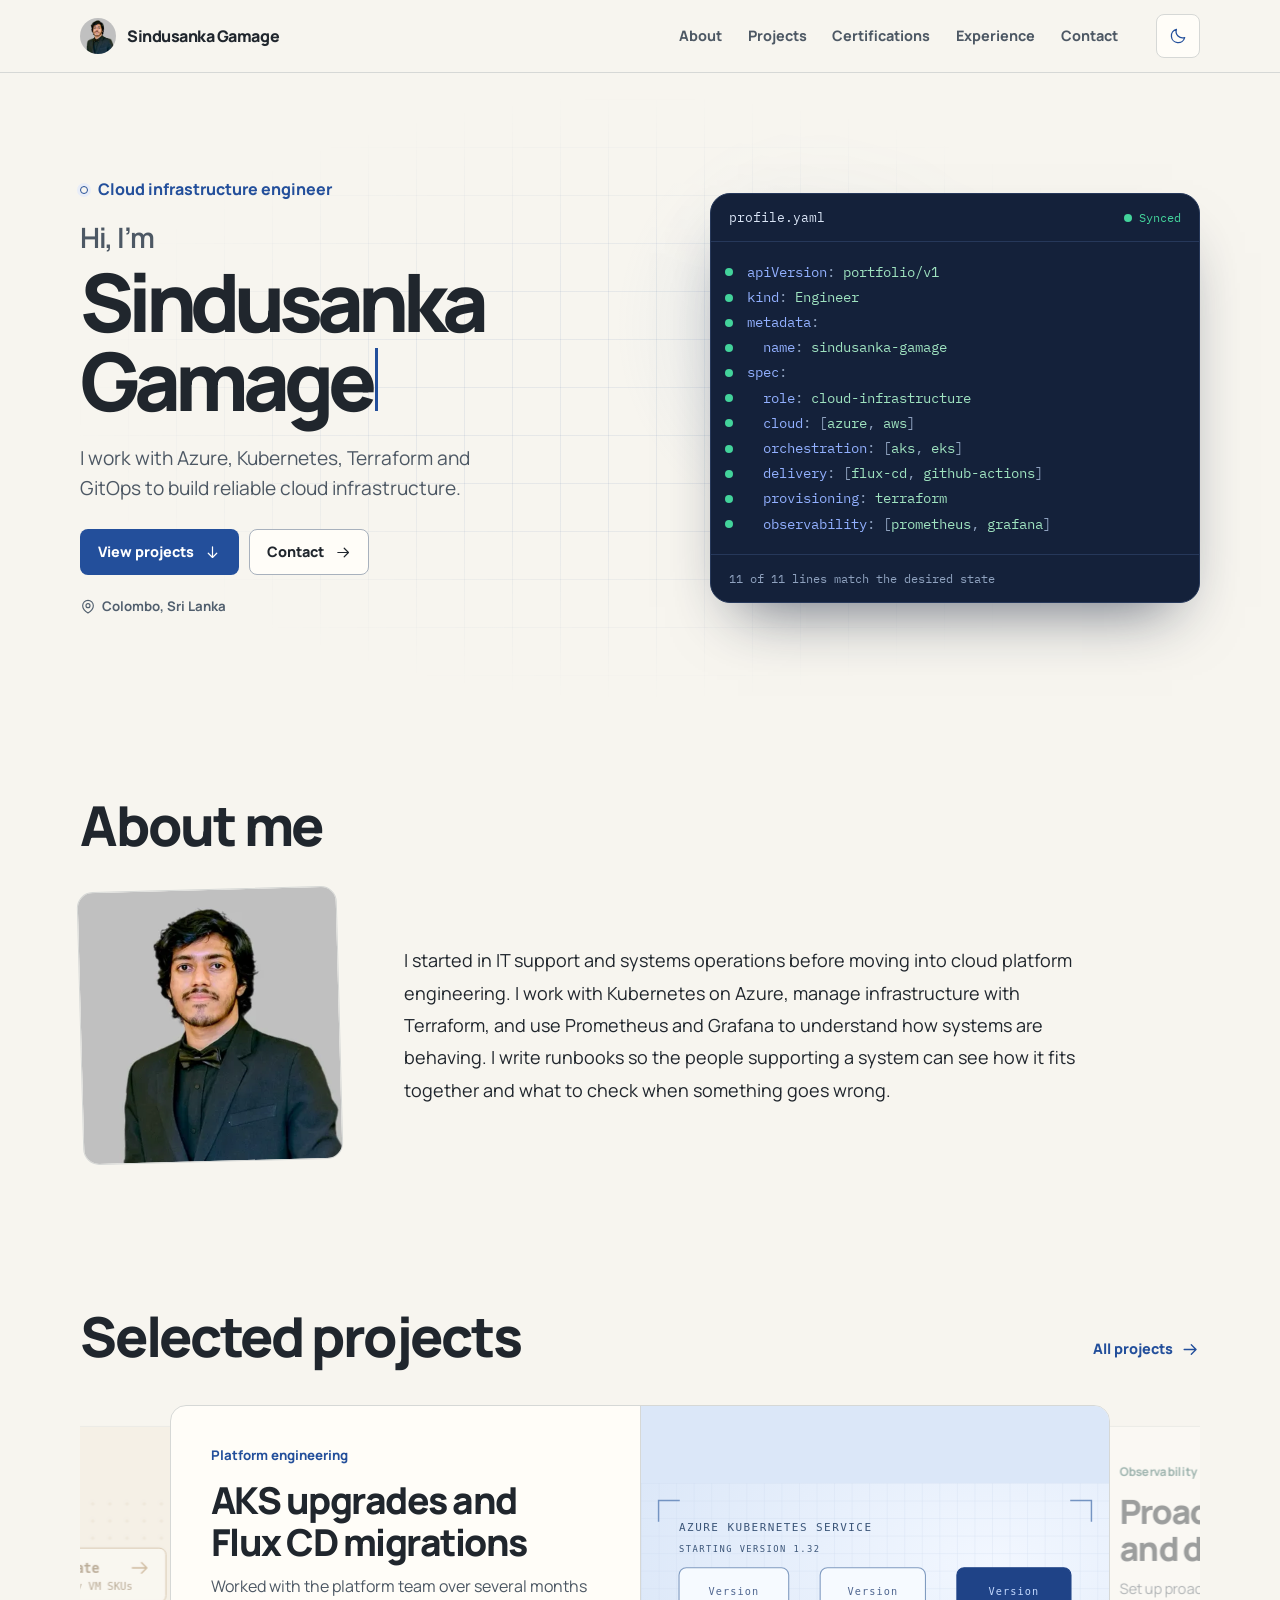
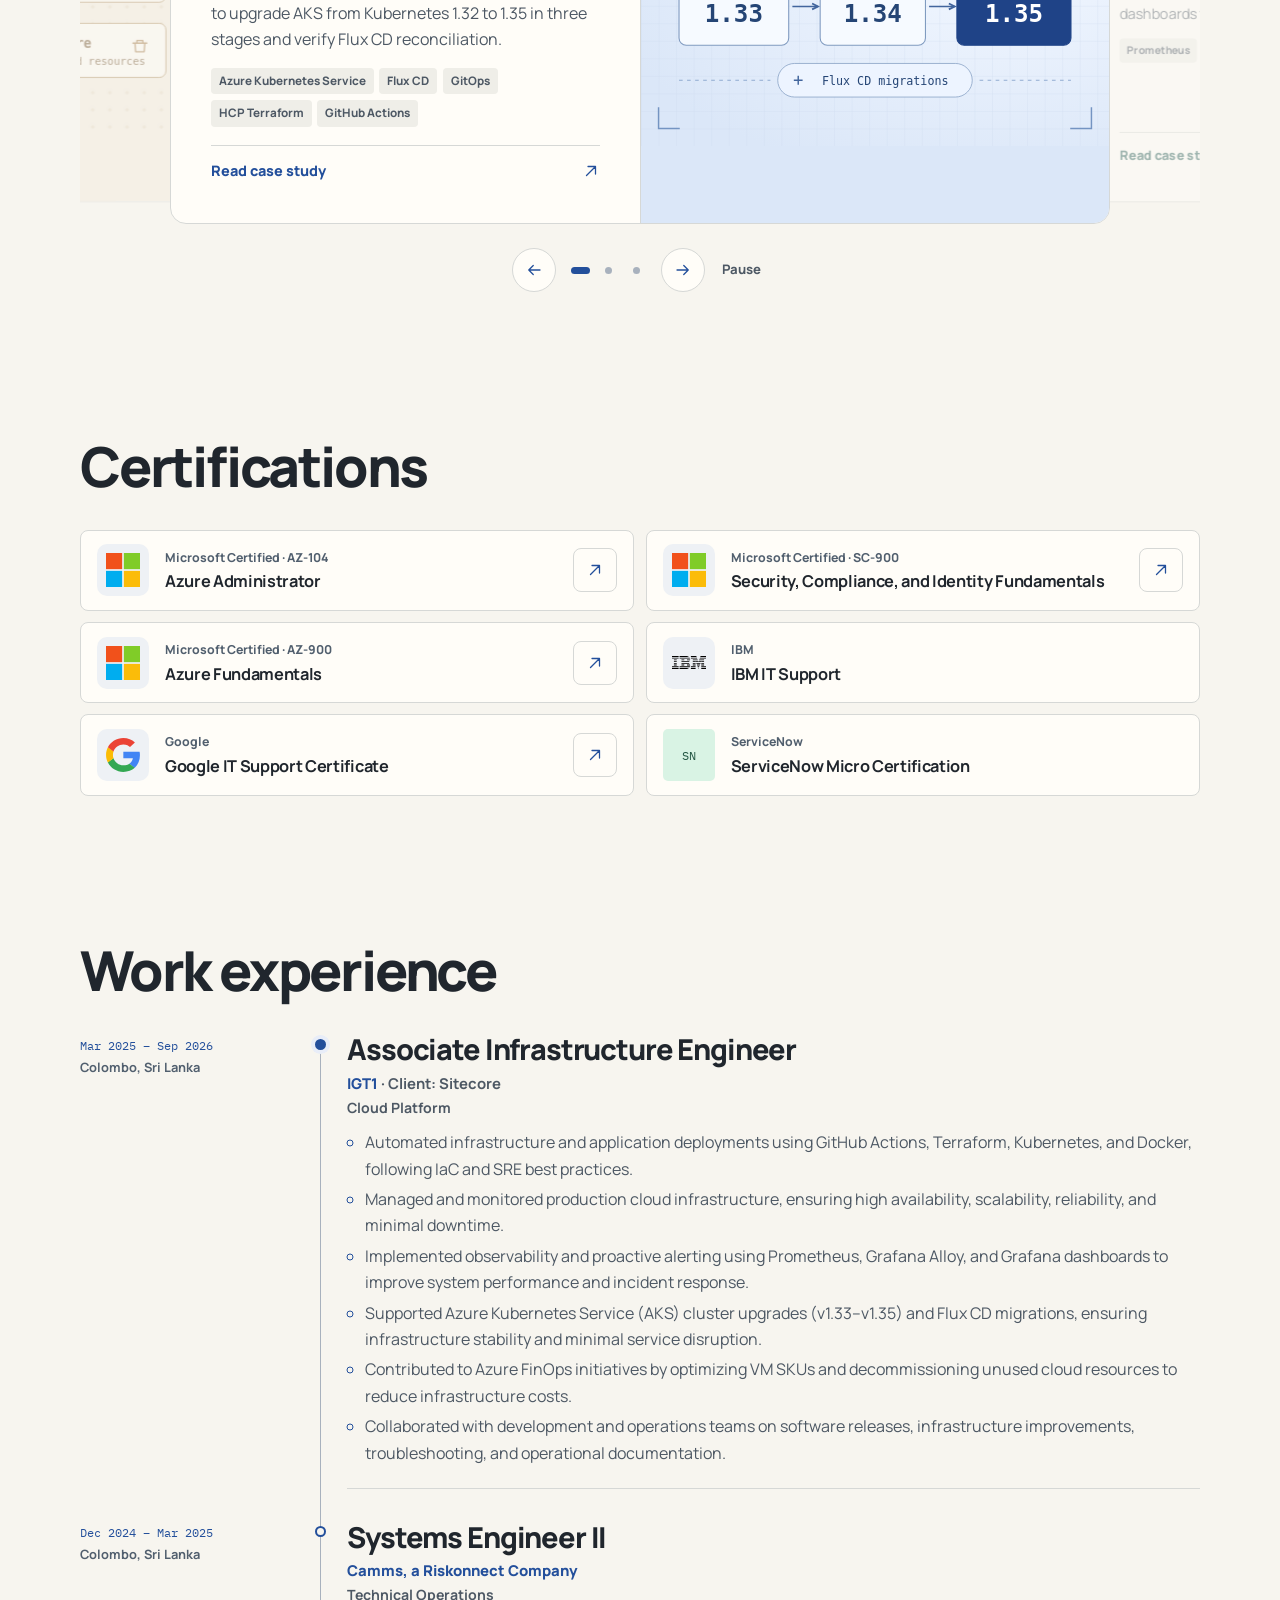
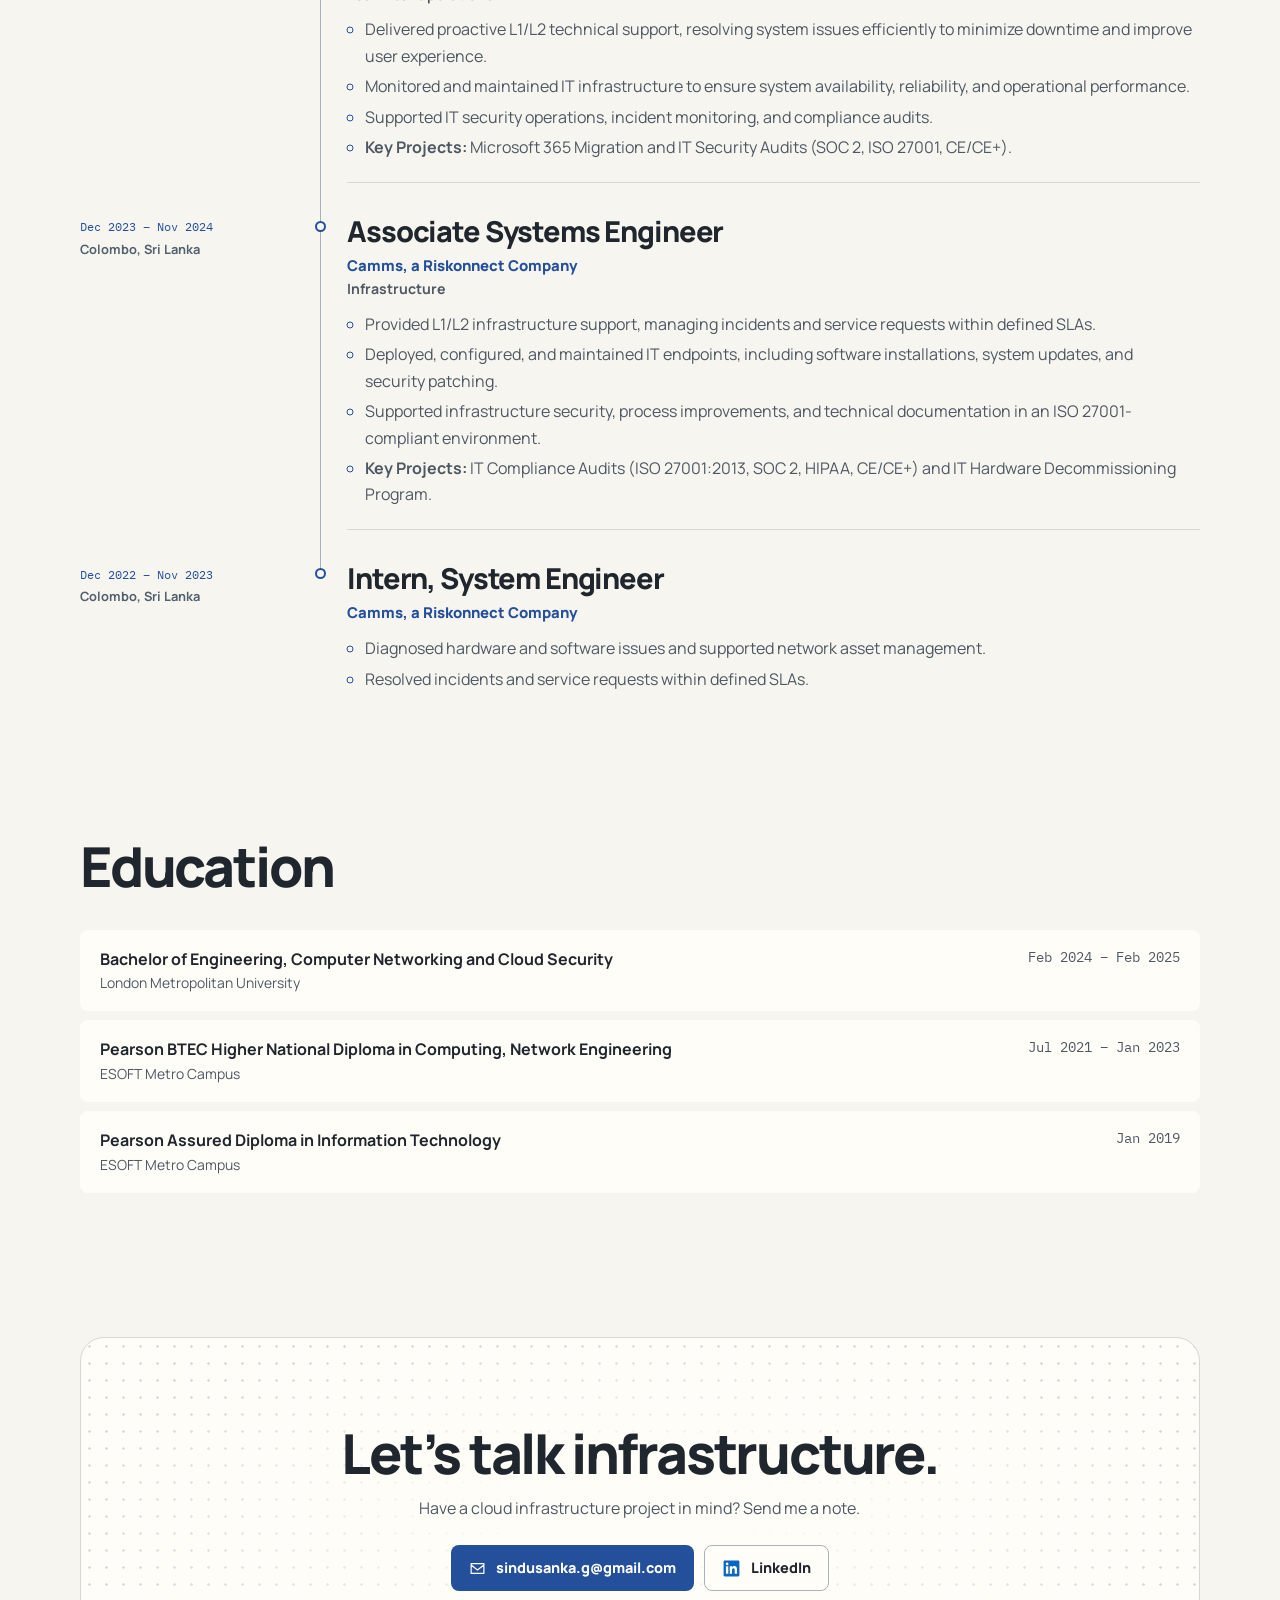
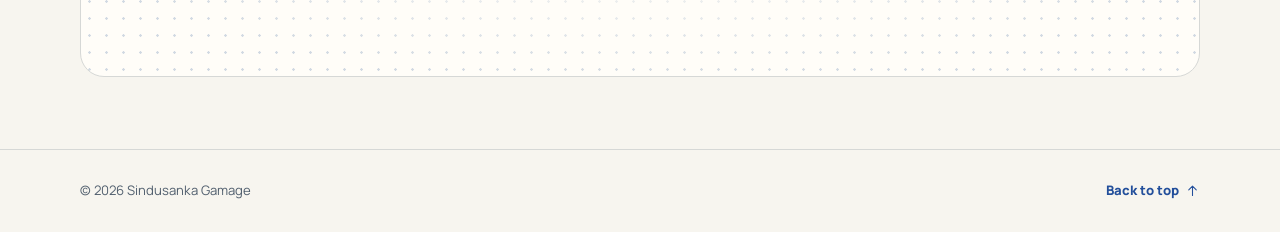
==== commit 3a40653c: "Deploy portfolio from private source" ====
--- a/index.html
+++ b/index.html
@@ -5,4 +5,4 @@
           document.querySelector('meta[name="theme-color"]').content = '#121821';
         }
       } catch {}
-    </script><link rel="stylesheet" href="/_astro/Base.DCrWe9Zf.css"><link rel="stylesheet" href="/_astro/index.Bq7iFJqW.css"></head><body><a class="skip-link" href="#main">Skip to content</a><header class="site-header"><div class="shell header-inner"><a class="brand" href="/" aria-label="Sindusanka Gamage — home"><img class="brand-mark" src="/about-portrait.webp" alt="" width="36" height="36"><span>Sindusanka Gamage</span></a><nav class="desktop-nav" aria-label="Primary"><a href="/#about">About</a><a href="/#projects">Projects</a><a href="/#certifications">Certifications</a><a href="/#experience">Experience</a><a href="/#contact">Contact</a></nav><div class="header-controls"><button type="button" class="icon-button theme-control" aria-label="Switch to dark mode" data-theme-toggle hidden><svg class="theme-moon" aria-hidden="true" width="18" height="18" viewBox="0 0 24 24" fill="none" stroke="currentColor" stroke-width="1.7" stroke-linecap="round" stroke-linejoin="round"><path d="M20.9 14.1A8.7 8.7 0 0 1 9.9 3.1 9 9 0 1 0 20.9 14.1Z"></path></svg><svg class="theme-sun" aria-hidden="true" width="18" height="18" viewBox="0 0 24 24" fill="none" stroke="currentColor" stroke-width="1.7" stroke-linecap="round" stroke-linejoin="round"><path d="M12 2v2m0 16v2M2 12h2m16 0h2M4.9 4.9l1.4 1.4m11.4 11.4 1.4 1.4m0-14.2-1.4 1.4M6.3 17.7l-1.4 1.4M16 12a4 4 0 1 1-8 0 4 4 0 0 1 8 0Z"></path></svg></button><details class="mobile-nav" data-mobile-menu><summary class="icon-button" aria-label="Navigation menu"><svg class="menu-open-icon" aria-hidden="true" width="18" height="18" viewBox="0 0 24 24" fill="none" stroke="currentColor" stroke-width="1.7" stroke-linecap="round" stroke-linejoin="round"><path d="M4 8h16M4 16h16"></path></svg><svg class="menu-close-icon" aria-hidden="true" width="18" height="18" viewBox="0 0 24 24" fill="none" stroke="currentColor" stroke-width="1.7" stroke-linecap="round" stroke-linejoin="round"><path d="m6 6 12 12M6 18 18 6"></path></svg></summary><nav aria-label="Primary"><a href="/#about">About</a><a href="/#projects">Projects</a><a href="/#certifications">Certifications</a><a href="/#experience">Experience</a><a href="/#contact">Contact</a></nav></details></div></div></header><script type="module">var e=document.querySelector(`[data-mobile-menu]`),t=e?.querySelector(`summary`);e?.querySelectorAll(`nav a`).forEach(n=>{n.addEventListener(`click`,()=>{e.open=!1,t?.focus({preventScroll:!0})})}),e?.addEventListener(`keydown`,n=>{n.key===`Escape`&&e.open&&(e.open=!1,t?.focus())});var n=document.querySelector(`[data-theme-toggle]`),r=document.documentElement,i=document.querySelector(`meta[name="theme-color"]`);if(n){let e=()=>{let e=r.dataset.theme===`dark`?`light`:`dark`;n.setAttribute(`aria-label`,`Switch to ${e} mode`)};e(),n.hidden=!1,n.addEventListener(`click`,()=>{let t=r.dataset.theme===`dark`?`light`:`dark`;r.dataset.theme=t,i&&(i.content=t===`dark`?`#121821`:`#f7f5ef`),e();try{localStorage.setItem(`portfolio-theme`,t)}catch{}})}</script><main id="main" tabindex="-1"><section class="shell hero" aria-labelledby="intro-heading"><div class="hero-grid-background" aria-hidden="true"></div><div class="hero-copy"><p class="eyebrow hero-eyebrow"><span aria-hidden="true"></span>Cloud infrastructure engineer</p><h1 id="intro-heading" aria-label="Hi, I’m Sindusanka Gamage"><span aria-hidden="true">Hi, I’m</span><strong class="name-line" aria-hidden="true">Sindusanka</strong><em class="name-line" aria-hidden="true">Gamage</em></h1><p class="hero-description">I work with Azure, Kubernetes, Terraform and GitOps to build reliable cloud infrastructure.</p><div class="hero-actions flex flex-wrap"><a class="button primary-button" href="#projects">View projects <svg aria-hidden="true" width="17" height="17" viewBox="0 0 24 24" fill="none" stroke="currentColor" stroke-width="1.7" stroke-linecap="round" stroke-linejoin="round"><path d="M12 4v15m-6-6 6 6 6-6"></path></svg></a><a class="button secondary-button" href="#contact">Contact <svg aria-hidden="true" width="17" height="17" viewBox="0 0 24 24" fill="none" stroke="currentColor" stroke-width="1.7" stroke-linecap="round" stroke-linejoin="round"><path d="M4 12h15m-6-6 6 6-6 6"></path></svg></a></div><p class="location"><svg aria-hidden="true" width="16" height="16" viewBox="0 0 24 24" fill="none" stroke="currentColor" stroke-width="1.7" stroke-linecap="round" stroke-linejoin="round"><path d="M20 10c0 6-8 11-8 11S4 16 4 10a8 8 0 0 1 16 0Zm-5 0a3 3 0 1 1-6 0 3 3 0 0 1 6 0Z"></path></svg> Colombo, Sri Lanka</p></div><figure class="manifest" aria-label="Profile YAML illustration" style="--line-count: 11" data-astro-cid-53fjrrnv><figcaption class="manifest-bar" data-astro-cid-53fjrrnv><span data-astro-cid-53fjrrnv>profile.yaml</span><span class="swap" data-astro-cid-53fjrrnv><span class="status status-pending pending" aria-hidden="true" data-astro-cid-53fjrrnv>Reconciling</span><span class="status status-synced settled" data-astro-cid-53fjrrnv>Synced</span></span></figcaption><ol class="manifest-lines" role="list" data-astro-cid-53fjrrnv><li class="manifest-line" style="--line-index: 0" data-astro-cid-53fjrrnv><span class="line-dot" aria-hidden="true" data-astro-cid-53fjrrnv></span><code class="line-text" data-astro-cid-53fjrrnv><span class="yaml-key" data-astro-cid-53fjrrnv>apiVersion</span><span class="yaml-punctuation" data-astro-cid-53fjrrnv>:</span><span class="yaml-value" data-astro-cid-53fjrrnv> portfolio/v1</span></code></li><li class="manifest-line" style="--line-index: 1" data-astro-cid-53fjrrnv><span class="line-dot" aria-hidden="true" data-astro-cid-53fjrrnv></span><code class="line-text" data-astro-cid-53fjrrnv><span class="yaml-key" data-astro-cid-53fjrrnv>kind</span><span class="yaml-punctuation" data-astro-cid-53fjrrnv>:</span><span class="yaml-value" data-astro-cid-53fjrrnv> Engineer</span></code></li><li class="manifest-line" style="--line-index: 2" data-astro-cid-53fjrrnv><span class="line-dot" aria-hidden="true" data-astro-cid-53fjrrnv></span><code class="line-text" data-astro-cid-53fjrrnv><span class="yaml-key" data-astro-cid-53fjrrnv>metadata</span><span class="yaml-punctuation" data-astro-cid-53fjrrnv>:</span></code></li><li class="manifest-line" style="--line-index: 3" data-astro-cid-53fjrrnv><span class="line-dot" aria-hidden="true" data-astro-cid-53fjrrnv></span><code class="line-text" data-astro-cid-53fjrrnv><span class="yaml-key" data-astro-cid-53fjrrnv>  name</span><span class="yaml-punctuation" data-astro-cid-53fjrrnv>:</span><span class="yaml-value" data-astro-cid-53fjrrnv> sindusanka-gamage</span></code></li><li class="manifest-line" style="--line-index: 4" data-astro-cid-53fjrrnv><span class="line-dot" aria-hidden="true" data-astro-cid-53fjrrnv></span><code class="line-text" data-astro-cid-53fjrrnv><span class="yaml-key" data-astro-cid-53fjrrnv>spec</span><span class="yaml-punctuation" data-astro-cid-53fjrrnv>:</span></code></li><li class="manifest-line" style="--line-index: 5" data-astro-cid-53fjrrnv><span class="line-dot" aria-hidden="true" data-astro-cid-53fjrrnv></span><code class="line-text" data-astro-cid-53fjrrnv><span class="yaml-key" data-astro-cid-53fjrrnv>  role</span><span class="yaml-punctuation" data-astro-cid-53fjrrnv>:</span><span class="yaml-value" data-astro-cid-53fjrrnv> cloud-infrastructure</span></code></li><li class="manifest-line" style="--line-index: 6" data-astro-cid-53fjrrnv><span class="line-dot" aria-hidden="true" data-astro-cid-53fjrrnv></span><code class="line-text" data-astro-cid-53fjrrnv><span class="yaml-key" data-astro-cid-53fjrrnv>  cloud</span><span class="yaml-punctuation" data-astro-cid-53fjrrnv>:</span><span class="yaml-punctuation" data-astro-cid-53fjrrnv> [</span><span class="yaml-value" data-astro-cid-53fjrrnv>azure</span><span class="yaml-punctuation" data-astro-cid-53fjrrnv>, </span><span class="yaml-value" data-astro-cid-53fjrrnv>aws</span><span class="yaml-punctuation" data-astro-cid-53fjrrnv>]</span></code></li><li class="manifest-line" style="--line-index: 7" data-astro-cid-53fjrrnv><span class="line-dot" aria-hidden="true" data-astro-cid-53fjrrnv></span><code class="line-text" data-astro-cid-53fjrrnv><span class="yaml-key" data-astro-cid-53fjrrnv>  orchestration</span><span class="yaml-punctuation" data-astro-cid-53fjrrnv>:</span><span class="yaml-punctuation" data-astro-cid-53fjrrnv> [</span><span class="yaml-value" data-astro-cid-53fjrrnv>aks</span><span class="yaml-punctuation" data-astro-cid-53fjrrnv>, </span><span class="yaml-value" data-astro-cid-53fjrrnv>eks</span><span class="yaml-punctuation" data-astro-cid-53fjrrnv>]</span></code></li><li class="manifest-line" style="--line-index: 8" data-astro-cid-53fjrrnv><span class="line-dot" aria-hidden="true" data-astro-cid-53fjrrnv></span><code class="line-text" data-astro-cid-53fjrrnv><span class="yaml-key" data-astro-cid-53fjrrnv>  delivery</span><span class="yaml-punctuation" data-astro-cid-53fjrrnv>:</span><span class="yaml-punctuation" data-astro-cid-53fjrrnv> [</span><span class="yaml-value" data-astro-cid-53fjrrnv>flux-cd</span><span class="yaml-punctuation" data-astro-cid-53fjrrnv>, </span><span class="yaml-value" data-astro-cid-53fjrrnv>github-actions</span><span class="yaml-punctuation" data-astro-cid-53fjrrnv>]</span></code></li><li class="manifest-line" style="--line-index: 9" data-astro-cid-53fjrrnv><span class="line-dot" aria-hidden="true" data-astro-cid-53fjrrnv></span><code class="line-text" data-astro-cid-53fjrrnv><span class="yaml-key" data-astro-cid-53fjrrnv>  provisioning</span><span class="yaml-punctuation" data-astro-cid-53fjrrnv>:</span><span class="yaml-value" data-astro-cid-53fjrrnv> terraform</span></code></li><li class="manifest-line" style="--line-index: 10" data-astro-cid-53fjrrnv><span class="line-dot" aria-hidden="true" data-astro-cid-53fjrrnv></span><code class="line-text" data-astro-cid-53fjrrnv><span class="yaml-key" data-astro-cid-53fjrrnv>  observability</span><span class="yaml-punctuation" data-astro-cid-53fjrrnv>:</span><span class="yaml-punctuation" data-astro-cid-53fjrrnv> [</span><span class="yaml-value" data-astro-cid-53fjrrnv>prometheus</span><span class="yaml-punctuation" data-astro-cid-53fjrrnv>, </span><span class="yaml-value" data-astro-cid-53fjrrnv>grafana</span><span class="yaml-punctuation" data-astro-cid-53fjrrnv>]</span></code></li></ol><div class="manifest-footer" data-astro-cid-53fjrrnv><span class="swap" data-astro-cid-53fjrrnv><span class="pending" aria-hidden="true" data-astro-cid-53fjrrnv>Applying 11 lines</span><span class="settled" data-astro-cid-53fjrrnv>11 of 11 lines match the desired state</span></span></div></figure></section><section class="shell page-section" id="about" aria-labelledby="about-heading"><div class="section-heading"><h2 id="about-heading">About me</h2></div><div class="about-grid"><div class="about-gallery" role="group" aria-label="About Me photos"><div class="about-photo-frame"><img src="/about-portrait.webp" alt="Portrait of Sindusanka Gamage" width="384" height="374" data-photo-active="true" loading="lazy" decoding="async"><img src="/about-photos/0094.webp" alt="Sindusanka Gamage beside a Microsoft sign" width="640" height="640" aria-hidden="true" loading="lazy" decoding="async"><img src="/about-photos/6865.webp" alt="Sindusanka Gamage working at a desk with a laptop and monitor" width="640" height="640" aria-hidden="true" loading="lazy" decoding="async"><img src="/about-photos/6495.webp" alt="Sindusanka Gamage in graduation robes holding a certificate tube" width="640" height="640" aria-hidden="true" loading="lazy" decoding="async"><button class="about-photo-next" type="button" data-photo-next aria-label="Show next photo" hidden></button></div><button class="carousel-pause about-photo-pause" type="button" data-photo-pause aria-label="Pause photo rotation" hidden>Pause</button><span class="sr-only" data-photo-status role="status"></span></div><p class="bio" id="stack">I started in IT support and systems operations before moving into cloud platform engineering. I work with Kubernetes on Azure, manage infrastructure with Terraform, and use Prometheus and Grafana to understand how systems are behaving. I write runbooks so the people supporting a system can see how it fits together and what to check when something goes wrong.</p></div></section><section class="shell page-section" id="projects" aria-labelledby="projects-heading"><div class="section-heading"><h2 id="projects-heading">Selected projects</h2><a href="/projects/" class="text-link section-link">All projects <svg aria-hidden="true" width="19" height="19" viewBox="0 0 24 24" fill="none" stroke="currentColor" stroke-width="1.7" stroke-linecap="round" stroke-linejoin="round"><path d="M4 12h15m-6-6 6 6-6 6"></path></svg></a></div><div class="project-grid" id="project-slides"><article class="project-card project-featured"><div class="project-content"><p class="project-meta"><span class="project-number">01</span>Platform engineering</p><h3>AKS upgrades and Flux CD migrations</h3><p class="project-summary">Worked with the platform team over several months to upgrade AKS from Kubernetes 1.32 to 1.35 in three stages and verify Flux CD reconciliation.</p><ul class="tags" aria-label="Technologies"><li>Azure Kubernetes Service</li><li>Flux CD</li><li>GitOps</li><li>HCP Terraform</li><li>GitHub Actions</li></ul><a class="project-link text-link" href="/projects/aks-upgrades-flux-migrations/" aria-label="Read case study: AKS upgrades and Flux CD migrations">Read case study <svg aria-hidden="true" width="18" height="18" viewBox="0 0 24 24" fill="none" stroke="currentColor" stroke-width="1.7" stroke-linecap="round" stroke-linejoin="round"><path d="M6 18 18 6M8 6h10v10"></path></svg></a></div><div class="project-media"><img src="/project-media/aks-upgrades-flux-migrations/aks-upgrade-sequence.svg" alt="Three AKS upgrades from 1.32 to 1.33, 1.34, and 1.35, with Flux CD on a separate track." width="640" height="360" loading="eager" decoding="async"></div></article><article class="project-card" data-tone="teal"><div class="project-content"><p class="project-meta"><span class="project-number">02</span>Observability</p><h3>Proactive alerting and dashboards</h3><p class="project-summary">Set up proactive alerting and built custom Grafana dashboards to make system health easier to see.</p><ul class="tags" aria-label="Technologies"><li>Prometheus</li><li>Grafana Alloy</li><li>Grafana</li></ul><a class="project-link text-link" href="/projects/proactive-alerting-dashboards/" aria-label="Read case study: Proactive alerting and dashboards">Read case study <svg aria-hidden="true" width="18" height="18" viewBox="0 0 24 24" fill="none" stroke="currentColor" stroke-width="1.7" stroke-linecap="round" stroke-linejoin="round"><path d="M6 18 18 6M8 6h10v10"></path></svg></a></div><div class="project-media"><img src="/project-media/proactive-alerting-dashboards/monitoring-flow.svg" alt="Monitoring flow diagram showing Grafana Alloy and Prometheus connected to alerts and Grafana dashboards." width="640" height="360" loading="lazy" decoding="async"></div></article><article class="project-card" data-tone="amber"><div class="project-content"><p class="project-meta"><span class="project-number">03</span>Cloud efficiency</p><h3>FinOps cost optimization</h3><p class="project-summary">Moved legacy Azure VM SKUs to more efficient options and decommissioned unused resources to reduce cloud spend.</p><ul class="tags" aria-label="Technologies"><li>Azure</li><li>FinOps</li></ul><a class="project-link text-link" href="/projects/finops-cost-optimization/" aria-label="Read case study: FinOps cost optimization">Read case study <svg aria-hidden="true" width="18" height="18" viewBox="0 0 24 24" fill="none" stroke="currentColor" stroke-width="1.7" stroke-linecap="round" stroke-linejoin="round"><path d="M6 18 18 6M8 6h10v10"></path></svg></a></div><div class="project-media"><img src="/project-media/finops-cost-optimization/azure-resource-lifecycle.svg" alt="Azure resource lifecycle diagram showing two paths from a resource review: migrate legacy VM SKUs and retire unused resources." width="640" height="360" loading="lazy" decoding="async"></div></article></div><div class="carousel-controls" hidden><button class="icon-button" type="button" data-project-prev aria-label="Previous project" aria-controls="project-slides"><svg aria-hidden="true" width="18" height="18" viewBox="0 0 24 24" fill="none" stroke="currentColor" stroke-width="1.7" stroke-linecap="round" stroke-linejoin="round"><path d="M20 12H5m6 6-6-6 6-6"></path></svg></button><div class="carousel-dots" role="group" aria-label="Choose a project"><button class="carousel-dot" type="button" data-project-index="0" aria-label="Show AKS upgrades and Flux CD migrations" aria-controls="project-slides"></button><button class="carousel-dot" type="button" data-project-index="1" aria-label="Show Proactive alerting and dashboards" aria-controls="project-slides"></button><button class="carousel-dot" type="button" data-project-index="2" aria-label="Show FinOps cost optimization" aria-controls="project-slides"></button></div><button class="icon-button" type="button" data-project-next aria-label="Next project" aria-controls="project-slides"><svg aria-hidden="true" width="18" height="18" viewBox="0 0 24 24" fill="none" stroke="currentColor" stroke-width="1.7" stroke-linecap="round" stroke-linejoin="round"><path d="M4 12h15m-6-6 6 6-6 6"></path></svg></button><button class="carousel-pause" type="button" data-project-pause>Pause</button><span class="sr-only" data-project-status role="status"></span></div></section><section class="shell page-section" id="certifications" aria-labelledby="certifications-heading"><div class="section-heading"><h2 id="certifications-heading">Certifications</h2></div><ul class="credential-list"><li class="credential credential-verification"><span class="credential-mark vendor-mark" aria-hidden="true"><img src="/brand-marks/microsoft.svg" alt="" width="34" height="34" loading="lazy"></span><div><p class="credential-issuer">Microsoft Certified · AZ-104</p><h3>Azure Administrator Associate</h3></div><a class="icon-button credential-link" href="https://learn.microsoft.com/api/credentials/share/en-us/SindusankaGamage-5393/FE0AFCEE2A43FC0?sharingId=E54D55DA1693CB" aria-label="Verify Azure Administrator Associate (AZ-104)" title="Verify certification"><svg aria-hidden="true" width="18" height="18" viewBox="0 0 24 24" fill="none" stroke="currentColor" stroke-width="1.7" stroke-linecap="round" stroke-linejoin="round"><path d="M6 18 18 6M8 6h10v10"></path></svg></a></li><li class="credential credential-verification"><span class="credential-mark vendor-mark" aria-hidden="true"><img src="/brand-marks/microsoft.svg" alt="" width="34" height="34" loading="lazy"></span><div><p class="credential-issuer">Microsoft Certified · SC-900</p><h3>Security, Compliance, and Identity Fundamentals</h3></div><a class="icon-button credential-link" href="https://learn.microsoft.com/api/credentials/share/en-us/SindusankaGamage-5393/10CE045014F07CF3?sharingId=E54D55DA1693CB" aria-label="Verify Security, Compliance, and Identity Fundamentals (SC-900)" title="Verify certification"><svg aria-hidden="true" width="18" height="18" viewBox="0 0 24 24" fill="none" stroke="currentColor" stroke-width="1.7" stroke-linecap="round" stroke-linejoin="round"><path d="M6 18 18 6M8 6h10v10"></path></svg></a></li><li class="credential credential-verification"><span class="credential-mark vendor-mark" aria-hidden="true"><img src="/brand-marks/microsoft.svg" alt="" width="34" height="34" loading="lazy"></span><div><p class="credential-issuer">Microsoft Certified · AZ-900</p><h3>Azure Fundamentals</h3></div><a class="icon-button credential-link" href="https://learn.microsoft.com/api/credentials/share/en-us/SindusankaGamage-5393/E93A1FEFFF891DFF?sharingId=E54D55DA1693CB" aria-label="Verify Azure Fundamentals (AZ-900)" title="Verify certification"><svg aria-hidden="true" width="18" height="18" viewBox="0 0 24 24" fill="none" stroke="currentColor" stroke-width="1.7" stroke-linecap="round" stroke-linejoin="round"><path d="M6 18 18 6M8 6h10v10"></path></svg></a></li><li class="credential"><span class="credential-mark vendor-mark" aria-hidden="true"><img src="/brand-marks/ibm.svg" alt="" width="34" height="34" loading="lazy"></span><div><p class="credential-issuer">IBM</p><h3>IBM IT Support</h3></div></li><li class="credential"><span class="credential-mark vendor-mark" aria-hidden="true"><img src="/brand-marks/google.svg" alt="" width="34" height="34" loading="lazy"></span><div><p class="credential-issuer">Google</p><h3>Google IT Support Certificate</h3></div><a class="icon-button credential-link" href="https://grow.google/certificates/it-support/" aria-label="Google IT Support Certificate issuer information" title="Issuer information"><svg aria-hidden="true" width="18" height="18" viewBox="0 0 24 24" fill="none" stroke="currentColor" stroke-width="1.7" stroke-linecap="round" stroke-linejoin="round"><path d="M6 18 18 6M8 6h10v10"></path></svg></a></li><li class="credential"><span class="credential-mark servicenow-mark" aria-hidden="true">SN</span><div><p class="credential-issuer">ServiceNow</p><h3>ServiceNow Micro Certification</h3></div></li></ul></section><section class="shell page-section" id="experience" aria-labelledby="experience-heading"><div class="section-heading"><h2 id="experience-heading">Work experience</h2></div><ol class="timeline"><li class="timeline-entry"><div class="job-date"><span><time datetime="2025-03">Mar 2025</time> – <time datetime="2026-09">Sep 2026</time></span><span>Colombo, Sri Lanka</span></div><div class="job-detail"><h3>Associate Infrastructure Engineer</h3><p class="job-employer">IGT1<span> · Client: Sitecore</span></p><p class="job-team">Cloud Platform</p><ul><li>Automated infrastructure and application deployments using GitHub Actions, Terraform, Kubernetes, and Docker, following IaC and SRE best practices.</li><li>Managed and monitored production cloud infrastructure, ensuring high availability, scalability, reliability, and minimal downtime.</li><li>Implemented observability and proactive alerting using Prometheus, Grafana Alloy, and Grafana dashboards to improve system performance and incident response.</li><li>Supported Azure Kubernetes Service (AKS) cluster upgrades (v1.33–v1.35) and Flux CD migrations, ensuring infrastructure stability and minimal service disruption.</li><li>Contributed to Azure FinOps initiatives by optimizing VM SKUs and decommissioning unused cloud resources to reduce infrastructure costs.</li><li>Collaborated with development and operations teams on software releases, infrastructure improvements, troubleshooting, and operational documentation.</li></ul></div></li><li class="timeline-entry"><div class="job-date"><span><time datetime="2024-12">Dec 2024</time> – <time datetime="2025-03">Mar 2025</time></span><span>Colombo, Sri Lanka</span></div><div class="job-detail"><h3>Systems Engineer II</h3><p class="job-employer">Camms, a Riskonnect Company</p><p class="job-team">Technical Operations</p><ul><li>Delivered proactive L1/L2 technical support, resolving system issues efficiently to minimize downtime and improve user experience.</li><li>Monitored and maintained IT infrastructure to ensure system availability, reliability, and operational performance.</li><li>Supported IT security operations, incident monitoring, and compliance audits.</li><li><strong>Key Projects:</strong> Microsoft 365 Migration and IT Security Audits (SOC 2, ISO 27001, CE/CE+).</li></ul></div></li><li class="timeline-entry"><div class="job-date"><span><time datetime="2023-12">Dec 2023</time> – <time datetime="2024-11">Nov 2024</time></span><span>Colombo, Sri Lanka</span></div><div class="job-detail"><h3>Associate Systems Engineer</h3><p class="job-employer">Camms, a Riskonnect Company</p><p class="job-team">Infrastructure</p><ul><li>Provided L1/L2 infrastructure support, managing incidents and service requests within defined SLAs.</li><li>Deployed, configured, and maintained IT endpoints, including software installations, system updates, and security patching.</li><li>Supported infrastructure security, process improvements, and technical documentation in an ISO 27001-compliant environment.</li><li><strong>Key Projects:</strong> IT Compliance Audits (ISO 27001:2013, SOC 2, HIPAA, CE/CE+) and IT Hardware Decommissioning Program.</li></ul></div></li><li class="timeline-entry"><div class="job-date"><span><time datetime="2022-12">Dec 2022</time> – <time datetime="2023-11">Nov 2023</time></span><span>Colombo, Sri Lanka</span></div><div class="job-detail"><h3>Intern, System Engineer</h3><p class="job-employer">Camms, a Riskonnect Company</p><ul><li>Diagnosed hardware and software issues and supported network asset management.</li><li>Resolved incidents and service requests within defined SLAs.</li></ul></div></li></ol></section><section class="shell page-section education" id="education" aria-labelledby="education-heading"><div class="section-heading"><h2 id="education-heading">Education</h2></div><ul><li><div><strong>Bachelor of Engineering, Computer Networking and Cloud Security</strong><p>London Metropolitan University</p></div><p class="education-date">Feb 2024 – Feb 2025</p></li><li><div><strong>Pearson BTEC Higher National Diploma in Computing, Network Engineering</strong><p>ESOFT Metro Campus</p></div><p class="education-date">Jul 2021 – Jan 2023</p></li><li><div><strong>Pearson Assured Diploma in Information Technology</strong><p>ESOFT Metro Campus</p></div><p class="education-date">Jan 2019</p></li></ul></section><section class="shell page-section contact-section" id="contact" aria-labelledby="contact-heading"><div class="contact-panel"><div><h2 id="contact-heading">Let’s talk infrastructure.</h2><p class="contact-description">Have a cloud infrastructure project in mind? Send me a note.</p></div><div class="contact-actions"><a class="button primary-button" href="mailto:sindusanka.g@gmail.com"><svg aria-hidden="true" width="17" height="17" viewBox="0 0 24 24" fill="none" stroke="currentColor" stroke-width="1.7" stroke-linecap="round" stroke-linejoin="round"><path d="M3 5h18v14H3zM3 7l9 7 9-7"></path></svg> sindusanka.g@gmail.com</a><a class="button secondary-button" href="https://www.linkedin.com/in/sindusanka-gamage/" rel="me"><svg class="linkedin-logo" aria-hidden="true" viewBox="0 0 24 24" fill="currentColor"><path d="M20.45 2H3.55C2.69 2 2 2.68 2 3.53v16.94C2 21.32 2.69 22 3.55 22h16.9c.86 0 1.55-.68 1.55-1.53V3.53C22 2.68 21.31 2 20.45 2ZM7.93 18.75H4.98V9.2h2.95v9.55ZM6.45 7.9a1.71 1.71 0 1 1 0-3.42 1.71 1.71 0 0 1 0 3.42ZM19 18.75h-2.95V14.1c0-1.11-.02-2.54-1.55-2.54-1.55 0-1.79 1.21-1.79 2.46v4.73H9.76V9.2h2.83v1.31h.04c.39-.74 1.36-1.52 2.79-1.52 2.99 0 3.54 1.97 3.54 4.53v5.23Z"></path></svg> LinkedIn</a></div></div></section></main><footer class="site-footer"><div class="shell footer-inner"><span>© 2026 Sindusanka Gamage</span><a href="#top">Back to top <svg aria-hidden="true" width="15" height="15" viewBox="0 0 24 24" fill="none" stroke="currentColor" stroke-width="1.7" stroke-linecap="round" stroke-linejoin="round"><path d="M12 20V5m-6 6 6-6 6 6"></path></svg></a></div></footer></body></html><script type="module" src="/_astro/index.astro_astro_type_script_index_0_lang.D-JlyvgF.js"></script>+    </script><link rel="stylesheet" href="/_astro/Base.DCrWe9Zf.css"><link rel="stylesheet" href="/_astro/index.Bq7iFJqW.css"></head><body><a class="skip-link" href="#main">Skip to content</a><header class="site-header"><div class="shell header-inner"><a class="brand" href="/" aria-label="Sindusanka Gamage — home"><img class="brand-mark" src="/about-portrait.webp" alt="" width="36" height="36"><span>Sindusanka Gamage</span></a><nav class="desktop-nav" aria-label="Primary"><a href="/#about">About</a><a href="/#projects">Projects</a><a href="/#certifications">Certifications</a><a href="/#experience">Experience</a><a href="/#contact">Contact</a></nav><div class="header-controls"><button type="button" class="icon-button theme-control" aria-label="Switch to dark mode" data-theme-toggle hidden><svg class="theme-moon" aria-hidden="true" width="18" height="18" viewBox="0 0 24 24" fill="none" stroke="currentColor" stroke-width="1.7" stroke-linecap="round" stroke-linejoin="round"><path d="M20.9 14.1A8.7 8.7 0 0 1 9.9 3.1 9 9 0 1 0 20.9 14.1Z"></path></svg><svg class="theme-sun" aria-hidden="true" width="18" height="18" viewBox="0 0 24 24" fill="none" stroke="currentColor" stroke-width="1.7" stroke-linecap="round" stroke-linejoin="round"><path d="M12 2v2m0 16v2M2 12h2m16 0h2M4.9 4.9l1.4 1.4m11.4 11.4 1.4 1.4m0-14.2-1.4 1.4M6.3 17.7l-1.4 1.4M16 12a4 4 0 1 1-8 0 4 4 0 0 1 8 0Z"></path></svg></button><details class="mobile-nav" data-mobile-menu><summary class="icon-button" aria-label="Navigation menu"><svg class="menu-open-icon" aria-hidden="true" width="18" height="18" viewBox="0 0 24 24" fill="none" stroke="currentColor" stroke-width="1.7" stroke-linecap="round" stroke-linejoin="round"><path d="M4 8h16M4 16h16"></path></svg><svg class="menu-close-icon" aria-hidden="true" width="18" height="18" viewBox="0 0 24 24" fill="none" stroke="currentColor" stroke-width="1.7" stroke-linecap="round" stroke-linejoin="round"><path d="m6 6 12 12M6 18 18 6"></path></svg></summary><nav aria-label="Primary"><a href="/#about">About</a><a href="/#projects">Projects</a><a href="/#certifications">Certifications</a><a href="/#experience">Experience</a><a href="/#contact">Contact</a></nav></details></div></div></header><script type="module">var e=document.querySelector(`[data-mobile-menu]`),t=e?.querySelector(`summary`);e?.querySelectorAll(`nav a`).forEach(n=>{n.addEventListener(`click`,()=>{e.open=!1,t?.focus({preventScroll:!0})})}),e?.addEventListener(`keydown`,n=>{n.key===`Escape`&&e.open&&(e.open=!1,t?.focus())});var n=document.querySelector(`[data-theme-toggle]`),r=document.documentElement,i=document.querySelector(`meta[name="theme-color"]`);if(n){let e=()=>{let e=r.dataset.theme===`dark`?`light`:`dark`;n.setAttribute(`aria-label`,`Switch to ${e} mode`)};e(),n.hidden=!1,n.addEventListener(`click`,()=>{let t=r.dataset.theme===`dark`?`light`:`dark`;r.dataset.theme=t,i&&(i.content=t===`dark`?`#121821`:`#f7f5ef`),e();try{localStorage.setItem(`portfolio-theme`,t)}catch{}})}</script><main id="main" tabindex="-1"><section class="shell hero" aria-labelledby="intro-heading"><div class="hero-grid-background" aria-hidden="true"></div><div class="hero-copy"><p class="eyebrow hero-eyebrow"><span aria-hidden="true"></span>Cloud infrastructure engineer</p><h1 id="intro-heading" aria-label="Hi, I’m Sindusanka Gamage"><span aria-hidden="true">Hi, I’m</span><strong class="name-line" aria-hidden="true">Sindusanka</strong><em class="name-line" aria-hidden="true">Gamage</em></h1><p class="hero-description">I work with Azure, Kubernetes, Terraform and GitOps to build reliable cloud infrastructure.</p><div class="hero-actions flex flex-wrap"><a class="button primary-button" href="#projects">View projects <svg aria-hidden="true" width="17" height="17" viewBox="0 0 24 24" fill="none" stroke="currentColor" stroke-width="1.7" stroke-linecap="round" stroke-linejoin="round"><path d="M12 4v15m-6-6 6 6 6-6"></path></svg></a><a class="button secondary-button" href="#contact">Contact <svg aria-hidden="true" width="17" height="17" viewBox="0 0 24 24" fill="none" stroke="currentColor" stroke-width="1.7" stroke-linecap="round" stroke-linejoin="round"><path d="M4 12h15m-6-6 6 6-6 6"></path></svg></a></div><p class="location"><svg aria-hidden="true" width="16" height="16" viewBox="0 0 24 24" fill="none" stroke="currentColor" stroke-width="1.7" stroke-linecap="round" stroke-linejoin="round"><path d="M20 10c0 6-8 11-8 11S4 16 4 10a8 8 0 0 1 16 0Zm-5 0a3 3 0 1 1-6 0 3 3 0 0 1 6 0Z"></path></svg> Colombo, Sri Lanka</p></div><figure class="manifest" aria-label="Profile YAML illustration" style="--line-count: 11" data-astro-cid-53fjrrnv><figcaption class="manifest-bar" data-astro-cid-53fjrrnv><span data-astro-cid-53fjrrnv>profile.yaml</span><span class="swap" data-astro-cid-53fjrrnv><span class="status status-pending pending" aria-hidden="true" data-astro-cid-53fjrrnv>Reconciling</span><span class="status status-synced settled" data-astro-cid-53fjrrnv>Synced</span></span></figcaption><ol class="manifest-lines" role="list" data-astro-cid-53fjrrnv><li class="manifest-line" style="--line-index: 0" data-astro-cid-53fjrrnv><span class="line-dot" aria-hidden="true" data-astro-cid-53fjrrnv></span><code class="line-text" data-astro-cid-53fjrrnv><span class="yaml-key" data-astro-cid-53fjrrnv>apiVersion</span><span class="yaml-punctuation" data-astro-cid-53fjrrnv>:</span><span class="yaml-value" data-astro-cid-53fjrrnv> portfolio/v1</span></code></li><li class="manifest-line" style="--line-index: 1" data-astro-cid-53fjrrnv><span class="line-dot" aria-hidden="true" data-astro-cid-53fjrrnv></span><code class="line-text" data-astro-cid-53fjrrnv><span class="yaml-key" data-astro-cid-53fjrrnv>kind</span><span class="yaml-punctuation" data-astro-cid-53fjrrnv>:</span><span class="yaml-value" data-astro-cid-53fjrrnv> Engineer</span></code></li><li class="manifest-line" style="--line-index: 2" data-astro-cid-53fjrrnv><span class="line-dot" aria-hidden="true" data-astro-cid-53fjrrnv></span><code class="line-text" data-astro-cid-53fjrrnv><span class="yaml-key" data-astro-cid-53fjrrnv>metadata</span><span class="yaml-punctuation" data-astro-cid-53fjrrnv>:</span></code></li><li class="manifest-line" style="--line-index: 3" data-astro-cid-53fjrrnv><span class="line-dot" aria-hidden="true" data-astro-cid-53fjrrnv></span><code class="line-text" data-astro-cid-53fjrrnv><span class="yaml-key" data-astro-cid-53fjrrnv>  name</span><span class="yaml-punctuation" data-astro-cid-53fjrrnv>:</span><span class="yaml-value" data-astro-cid-53fjrrnv> sindusanka-gamage</span></code></li><li class="manifest-line" style="--line-index: 4" data-astro-cid-53fjrrnv><span class="line-dot" aria-hidden="true" data-astro-cid-53fjrrnv></span><code class="line-text" data-astro-cid-53fjrrnv><span class="yaml-key" data-astro-cid-53fjrrnv>spec</span><span class="yaml-punctuation" data-astro-cid-53fjrrnv>:</span></code></li><li class="manifest-line" style="--line-index: 5" data-astro-cid-53fjrrnv><span class="line-dot" aria-hidden="true" data-astro-cid-53fjrrnv></span><code class="line-text" data-astro-cid-53fjrrnv><span class="yaml-key" data-astro-cid-53fjrrnv>  role</span><span class="yaml-punctuation" data-astro-cid-53fjrrnv>:</span><span class="yaml-value" data-astro-cid-53fjrrnv> cloud-infrastructure</span></code></li><li class="manifest-line" style="--line-index: 6" data-astro-cid-53fjrrnv><span class="line-dot" aria-hidden="true" data-astro-cid-53fjrrnv></span><code class="line-text" data-astro-cid-53fjrrnv><span class="yaml-key" data-astro-cid-53fjrrnv>  cloud</span><span class="yaml-punctuation" data-astro-cid-53fjrrnv>:</span><span class="yaml-punctuation" data-astro-cid-53fjrrnv> [</span><span class="yaml-value" data-astro-cid-53fjrrnv>azure</span><span class="yaml-punctuation" data-astro-cid-53fjrrnv>, </span><span class="yaml-value" data-astro-cid-53fjrrnv>aws</span><span class="yaml-punctuation" data-astro-cid-53fjrrnv>]</span></code></li><li class="manifest-line" style="--line-index: 7" data-astro-cid-53fjrrnv><span class="line-dot" aria-hidden="true" data-astro-cid-53fjrrnv></span><code class="line-text" data-astro-cid-53fjrrnv><span class="yaml-key" data-astro-cid-53fjrrnv>  orchestration</span><span class="yaml-punctuation" data-astro-cid-53fjrrnv>:</span><span class="yaml-punctuation" data-astro-cid-53fjrrnv> [</span><span class="yaml-value" data-astro-cid-53fjrrnv>aks</span><span class="yaml-punctuation" data-astro-cid-53fjrrnv>, </span><span class="yaml-value" data-astro-cid-53fjrrnv>eks</span><span class="yaml-punctuation" data-astro-cid-53fjrrnv>]</span></code></li><li class="manifest-line" style="--line-index: 8" data-astro-cid-53fjrrnv><span class="line-dot" aria-hidden="true" data-astro-cid-53fjrrnv></span><code class="line-text" data-astro-cid-53fjrrnv><span class="yaml-key" data-astro-cid-53fjrrnv>  delivery</span><span class="yaml-punctuation" data-astro-cid-53fjrrnv>:</span><span class="yaml-punctuation" data-astro-cid-53fjrrnv> [</span><span class="yaml-value" data-astro-cid-53fjrrnv>flux-cd</span><span class="yaml-punctuation" data-astro-cid-53fjrrnv>, </span><span class="yaml-value" data-astro-cid-53fjrrnv>github-actions</span><span class="yaml-punctuation" data-astro-cid-53fjrrnv>]</span></code></li><li class="manifest-line" style="--line-index: 9" data-astro-cid-53fjrrnv><span class="line-dot" aria-hidden="true" data-astro-cid-53fjrrnv></span><code class="line-text" data-astro-cid-53fjrrnv><span class="yaml-key" data-astro-cid-53fjrrnv>  provisioning</span><span class="yaml-punctuation" data-astro-cid-53fjrrnv>:</span><span class="yaml-value" data-astro-cid-53fjrrnv> terraform</span></code></li><li class="manifest-line" style="--line-index: 10" data-astro-cid-53fjrrnv><span class="line-dot" aria-hidden="true" data-astro-cid-53fjrrnv></span><code class="line-text" data-astro-cid-53fjrrnv><span class="yaml-key" data-astro-cid-53fjrrnv>  observability</span><span class="yaml-punctuation" data-astro-cid-53fjrrnv>:</span><span class="yaml-punctuation" data-astro-cid-53fjrrnv> [</span><span class="yaml-value" data-astro-cid-53fjrrnv>prometheus</span><span class="yaml-punctuation" data-astro-cid-53fjrrnv>, </span><span class="yaml-value" data-astro-cid-53fjrrnv>grafana</span><span class="yaml-punctuation" data-astro-cid-53fjrrnv>]</span></code></li></ol><div class="manifest-footer" data-astro-cid-53fjrrnv><span class="swap" data-astro-cid-53fjrrnv><span class="pending" aria-hidden="true" data-astro-cid-53fjrrnv>Applying 11 lines</span><span class="settled" data-astro-cid-53fjrrnv>11 of 11 lines match the desired state</span></span></div></figure></section><section class="shell page-section" id="about" aria-labelledby="about-heading"><div class="section-heading"><h2 id="about-heading">About me</h2></div><div class="about-grid"><div class="about-gallery" role="group" aria-label="About Me photos"><div class="about-photo-frame"><img src="/about-portrait.webp" alt="Portrait of Sindusanka Gamage" width="384" height="374" data-photo-active="true" loading="lazy" decoding="async"><img src="/about-photos/0094.webp" alt="Sindusanka Gamage beside a Microsoft sign" width="640" height="640" aria-hidden="true" loading="lazy" decoding="async"><img src="/about-photos/6865.webp" alt="Sindusanka Gamage working at a desk with a laptop and monitor" width="640" height="640" aria-hidden="true" loading="lazy" decoding="async"><img src="/about-photos/6495.webp" alt="Sindusanka Gamage in graduation robes holding a certificate tube" width="640" height="640" aria-hidden="true" loading="lazy" decoding="async"><button class="about-photo-next" type="button" data-photo-next aria-label="Show next photo" hidden></button></div><button class="carousel-pause about-photo-pause" type="button" data-photo-pause aria-label="Pause photo rotation" hidden>Pause</button><span class="sr-only" data-photo-status role="status"></span></div><p class="bio" id="stack">I started in IT support and systems operations before moving into cloud platform engineering. I work with Kubernetes on Azure, manage infrastructure with Terraform, and use Prometheus and Grafana to understand how systems are behaving. I write runbooks so the people supporting a system can see how it fits together and what to check when something goes wrong.</p></div></section><section class="shell page-section" id="projects" aria-labelledby="projects-heading"><div class="section-heading"><h2 id="projects-heading">Selected projects</h2><a href="/projects/" class="text-link section-link">All projects <svg aria-hidden="true" width="19" height="19" viewBox="0 0 24 24" fill="none" stroke="currentColor" stroke-width="1.7" stroke-linecap="round" stroke-linejoin="round"><path d="M4 12h15m-6-6 6 6-6 6"></path></svg></a></div><div class="project-grid" id="project-slides"><article class="project-card project-featured"><div class="project-content"><p class="project-meta"><span class="project-number">01</span>Platform engineering</p><h3>AKS upgrades and Flux CD migrations</h3><p class="project-summary">Worked with the platform team over several months to upgrade AKS from Kubernetes 1.32 to 1.35 in three stages and verify Flux CD reconciliation.</p><ul class="tags" aria-label="Technologies"><li>Azure Kubernetes Service</li><li>Flux CD</li><li>GitOps</li><li>HCP Terraform</li><li>GitHub Actions</li></ul><a class="project-link text-link" href="/projects/aks-upgrades-flux-migrations/" aria-label="Read case study: AKS upgrades and Flux CD migrations">Read case study <svg aria-hidden="true" width="18" height="18" viewBox="0 0 24 24" fill="none" stroke="currentColor" stroke-width="1.7" stroke-linecap="round" stroke-linejoin="round"><path d="M6 18 18 6M8 6h10v10"></path></svg></a></div><div class="project-media"><img src="/project-media/aks-upgrades-flux-migrations/aks-upgrade-sequence.svg" alt="Three AKS upgrades from 1.32 to 1.33, 1.34, and 1.35, with Flux CD on a separate track." width="640" height="360" loading="eager" decoding="async"></div></article><article class="project-card" data-tone="teal"><div class="project-content"><p class="project-meta"><span class="project-number">02</span>Observability</p><h3>Proactive alerting and dashboards</h3><p class="project-summary">Set up proactive alerting and built custom Grafana dashboards to make system health easier to see.</p><ul class="tags" aria-label="Technologies"><li>Prometheus</li><li>Grafana Alloy</li><li>Grafana</li></ul><a class="project-link text-link" href="/projects/proactive-alerting-dashboards/" aria-label="Read case study: Proactive alerting and dashboards">Read case study <svg aria-hidden="true" width="18" height="18" viewBox="0 0 24 24" fill="none" stroke="currentColor" stroke-width="1.7" stroke-linecap="round" stroke-linejoin="round"><path d="M6 18 18 6M8 6h10v10"></path></svg></a></div><div class="project-media"><img src="/project-media/proactive-alerting-dashboards/monitoring-flow.svg" alt="Monitoring flow diagram showing Grafana Alloy and Prometheus connected to alerts and Grafana dashboards." width="640" height="360" loading="lazy" decoding="async"></div></article><article class="project-card" data-tone="amber"><div class="project-content"><p class="project-meta"><span class="project-number">03</span>Cloud efficiency</p><h3>FinOps cost optimization</h3><p class="project-summary">Moved legacy Azure VM SKUs to more efficient options and decommissioned unused resources to reduce cloud spend.</p><ul class="tags" aria-label="Technologies"><li>Azure</li><li>FinOps</li></ul><a class="project-link text-link" href="/projects/finops-cost-optimization/" aria-label="Read case study: FinOps cost optimization">Read case study <svg aria-hidden="true" width="18" height="18" viewBox="0 0 24 24" fill="none" stroke="currentColor" stroke-width="1.7" stroke-linecap="round" stroke-linejoin="round"><path d="M6 18 18 6M8 6h10v10"></path></svg></a></div><div class="project-media"><img src="/project-media/finops-cost-optimization/azure-resource-lifecycle.svg" alt="Azure resource lifecycle diagram showing two paths from a resource review: migrate legacy VM SKUs and retire unused resources." width="640" height="360" loading="lazy" decoding="async"></div></article></div><div class="carousel-controls" hidden><button class="icon-button" type="button" data-project-prev aria-label="Previous project" aria-controls="project-slides"><svg aria-hidden="true" width="18" height="18" viewBox="0 0 24 24" fill="none" stroke="currentColor" stroke-width="1.7" stroke-linecap="round" stroke-linejoin="round"><path d="M20 12H5m6 6-6-6 6-6"></path></svg></button><div class="carousel-dots" role="group" aria-label="Choose a project"><button class="carousel-dot" type="button" data-project-index="0" aria-label="Show AKS upgrades and Flux CD migrations" aria-controls="project-slides"></button><button class="carousel-dot" type="button" data-project-index="1" aria-label="Show Proactive alerting and dashboards" aria-controls="project-slides"></button><button class="carousel-dot" type="button" data-project-index="2" aria-label="Show FinOps cost optimization" aria-controls="project-slides"></button></div><button class="icon-button" type="button" data-project-next aria-label="Next project" aria-controls="project-slides"><svg aria-hidden="true" width="18" height="18" viewBox="0 0 24 24" fill="none" stroke="currentColor" stroke-width="1.7" stroke-linecap="round" stroke-linejoin="round"><path d="M4 12h15m-6-6 6 6-6 6"></path></svg></button><button class="carousel-pause" type="button" data-project-pause>Pause</button><span class="sr-only" data-project-status role="status"></span></div></section><section class="shell page-section" id="certifications" aria-labelledby="certifications-heading"><div class="section-heading"><h2 id="certifications-heading">Certifications</h2></div><ul class="credential-list"><li class="credential credential-verification"><span class="credential-mark vendor-mark" aria-hidden="true"><img src="/brand-marks/microsoft.svg" alt="" width="34" height="34" loading="lazy"></span><div><p class="credential-issuer">Microsoft Certified · AZ-104</p><h3>Azure Administrator</h3></div><a class="icon-button credential-link" href="https://learn.microsoft.com/en-us/users/sindusankagamage-5393/credentials/fe0afcee2a43fc0?sharingId=E54D55DA1693CB" aria-label="Verify Azure Administrator (AZ-104)" title="Verify certification"><svg aria-hidden="true" width="18" height="18" viewBox="0 0 24 24" fill="none" stroke="currentColor" stroke-width="1.7" stroke-linecap="round" stroke-linejoin="round"><path d="M6 18 18 6M8 6h10v10"></path></svg></a></li><li class="credential credential-verification"><span class="credential-mark vendor-mark" aria-hidden="true"><img src="/brand-marks/microsoft.svg" alt="" width="34" height="34" loading="lazy"></span><div><p class="credential-issuer">Microsoft Certified · SC-900</p><h3>Security, Compliance, and Identity Fundamentals</h3></div><a class="icon-button credential-link" href="https://learn.microsoft.com/api/credentials/share/en-us/SindusankaGamage-5393/10CE045014F07CF3?sharingId=E54D55DA1693CB" aria-label="Verify Security, Compliance, and Identity Fundamentals (SC-900)" title="Verify certification"><svg aria-hidden="true" width="18" height="18" viewBox="0 0 24 24" fill="none" stroke="currentColor" stroke-width="1.7" stroke-linecap="round" stroke-linejoin="round"><path d="M6 18 18 6M8 6h10v10"></path></svg></a></li><li class="credential credential-verification"><span class="credential-mark vendor-mark" aria-hidden="true"><img src="/brand-marks/microsoft.svg" alt="" width="34" height="34" loading="lazy"></span><div><p class="credential-issuer">Microsoft Certified · AZ-900</p><h3>Azure Fundamentals</h3></div><a class="icon-button credential-link" href="https://learn.microsoft.com/api/credentials/share/en-us/SindusankaGamage-5393/E93A1FEFFF891DFF?sharingId=E54D55DA1693CB" aria-label="Verify Azure Fundamentals (AZ-900)" title="Verify certification"><svg aria-hidden="true" width="18" height="18" viewBox="0 0 24 24" fill="none" stroke="currentColor" stroke-width="1.7" stroke-linecap="round" stroke-linejoin="round"><path d="M6 18 18 6M8 6h10v10"></path></svg></a></li><li class="credential"><span class="credential-mark vendor-mark" aria-hidden="true"><img src="/brand-marks/ibm.svg" alt="" width="34" height="34" loading="lazy"></span><div><p class="credential-issuer">IBM</p><h3>IBM IT Support</h3></div></li><li class="credential"><span class="credential-mark vendor-mark" aria-hidden="true"><img src="/brand-marks/google.svg" alt="" width="34" height="34" loading="lazy"></span><div><p class="credential-issuer">Google</p><h3>Google IT Support Certificate</h3></div><a class="icon-button credential-link" href="https://grow.google/certificates/it-support/" aria-label="Google IT Support Certificate issuer information" title="Issuer information"><svg aria-hidden="true" width="18" height="18" viewBox="0 0 24 24" fill="none" stroke="currentColor" stroke-width="1.7" stroke-linecap="round" stroke-linejoin="round"><path d="M6 18 18 6M8 6h10v10"></path></svg></a></li><li class="credential"><span class="credential-mark servicenow-mark" aria-hidden="true">SN</span><div><p class="credential-issuer">ServiceNow</p><h3>ServiceNow Micro Certification</h3></div></li></ul></section><section class="shell page-section" id="experience" aria-labelledby="experience-heading"><div class="section-heading"><h2 id="experience-heading">Work experience</h2></div><ol class="timeline"><li class="timeline-entry"><div class="job-date"><span><time datetime="2025-03">Mar 2025</time> – <time datetime="2026-09">Sep 2026</time></span><span>Colombo, Sri Lanka</span></div><div class="job-detail"><h3>Associate Infrastructure Engineer</h3><p class="job-employer">IGT1<span> · Client: Sitecore</span></p><p class="job-team">Cloud Platform</p><ul><li>Automated infrastructure and application deployments using GitHub Actions, Terraform, Kubernetes, and Docker, following IaC and SRE best practices.</li><li>Managed and monitored production cloud infrastructure, ensuring high availability, scalability, reliability, and minimal downtime.</li><li>Implemented observability and proactive alerting using Prometheus, Grafana Alloy, and Grafana dashboards to improve system performance and incident response.</li><li>Supported Azure Kubernetes Service (AKS) cluster upgrades (v1.33–v1.35) and Flux CD migrations, ensuring infrastructure stability and minimal service disruption.</li><li>Contributed to Azure FinOps initiatives by optimizing VM SKUs and decommissioning unused cloud resources to reduce infrastructure costs.</li><li>Collaborated with development and operations teams on software releases, infrastructure improvements, troubleshooting, and operational documentation.</li></ul></div></li><li class="timeline-entry"><div class="job-date"><span><time datetime="2024-12">Dec 2024</time> – <time datetime="2025-03">Mar 2025</time></span><span>Colombo, Sri Lanka</span></div><div class="job-detail"><h3>Systems Engineer II</h3><p class="job-employer">Camms, a Riskonnect Company</p><p class="job-team">Technical Operations</p><ul><li>Delivered proactive L1/L2 technical support, resolving system issues efficiently to minimize downtime and improve user experience.</li><li>Monitored and maintained IT infrastructure to ensure system availability, reliability, and operational performance.</li><li>Supported IT security operations, incident monitoring, and compliance audits.</li><li><strong>Key Projects:</strong> Microsoft 365 Migration and IT Security Audits (SOC 2, ISO 27001, CE/CE+).</li></ul></div></li><li class="timeline-entry"><div class="job-date"><span><time datetime="2023-12">Dec 2023</time> – <time datetime="2024-11">Nov 2024</time></span><span>Colombo, Sri Lanka</span></div><div class="job-detail"><h3>Associate Systems Engineer</h3><p class="job-employer">Camms, a Riskonnect Company</p><p class="job-team">Infrastructure</p><ul><li>Provided L1/L2 infrastructure support, managing incidents and service requests within defined SLAs.</li><li>Deployed, configured, and maintained IT endpoints, including software installations, system updates, and security patching.</li><li>Supported infrastructure security, process improvements, and technical documentation in an ISO 27001-compliant environment.</li><li><strong>Key Projects:</strong> IT Compliance Audits (ISO 27001:2013, SOC 2, HIPAA, CE/CE+) and IT Hardware Decommissioning Program.</li></ul></div></li><li class="timeline-entry"><div class="job-date"><span><time datetime="2022-12">Dec 2022</time> – <time datetime="2023-11">Nov 2023</time></span><span>Colombo, Sri Lanka</span></div><div class="job-detail"><h3>Intern, System Engineer</h3><p class="job-employer">Camms, a Riskonnect Company</p><ul><li>Diagnosed hardware and software issues and supported network asset management.</li><li>Resolved incidents and service requests within defined SLAs.</li></ul></div></li></ol></section><section class="shell page-section education" id="education" aria-labelledby="education-heading"><div class="section-heading"><h2 id="education-heading">Education</h2></div><ul><li><div><strong>Bachelor of Engineering, Computer Networking and Cloud Security</strong><p>London Metropolitan University</p></div><p class="education-date">Feb 2024 – Feb 2025</p></li><li><div><strong>Pearson BTEC Higher National Diploma in Computing, Network Engineering</strong><p>ESOFT Metro Campus</p></div><p class="education-date">Jul 2021 – Jan 2023</p></li><li><div><strong>Pearson Assured Diploma in Information Technology</strong><p>ESOFT Metro Campus</p></div><p class="education-date">Jan 2019</p></li></ul></section><section class="shell page-section contact-section" id="contact" aria-labelledby="contact-heading"><div class="contact-panel"><div><h2 id="contact-heading">Let’s talk infrastructure.</h2><p class="contact-description">Have a cloud infrastructure project in mind? Send me a note.</p></div><div class="contact-actions"><a class="button primary-button" href="mailto:sindusanka.g@gmail.com"><svg aria-hidden="true" width="17" height="17" viewBox="0 0 24 24" fill="none" stroke="currentColor" stroke-width="1.7" stroke-linecap="round" stroke-linejoin="round"><path d="M3 5h18v14H3zM3 7l9 7 9-7"></path></svg> sindusanka.g@gmail.com</a><a class="button secondary-button" href="https://www.linkedin.com/in/sindusanka-gamage/" rel="me"><svg class="linkedin-logo" aria-hidden="true" viewBox="0 0 24 24" fill="currentColor"><path d="M20.45 2H3.55C2.69 2 2 2.68 2 3.53v16.94C2 21.32 2.69 22 3.55 22h16.9c.86 0 1.55-.68 1.55-1.53V3.53C22 2.68 21.31 2 20.45 2ZM7.93 18.75H4.98V9.2h2.95v9.55ZM6.45 7.9a1.71 1.71 0 1 1 0-3.42 1.71 1.71 0 0 1 0 3.42ZM19 18.75h-2.95V14.1c0-1.11-.02-2.54-1.55-2.54-1.55 0-1.79 1.21-1.79 2.46v4.73H9.76V9.2h2.83v1.31h.04c.39-.74 1.36-1.52 2.79-1.52 2.99 0 3.54 1.97 3.54 4.53v5.23Z"></path></svg> LinkedIn</a></div></div></section></main><footer class="site-footer"><div class="shell footer-inner"><span>© 2026 Sindusanka Gamage</span><a href="#top">Back to top <svg aria-hidden="true" width="15" height="15" viewBox="0 0 24 24" fill="none" stroke="currentColor" stroke-width="1.7" stroke-linecap="round" stroke-linejoin="round"><path d="M12 20V5m-6 6 6-6 6 6"></path></svg></a></div></footer></body></html><script type="module" src="/_astro/index.astro_astro_type_script_index_0_lang.D-JlyvgF.js"></script>
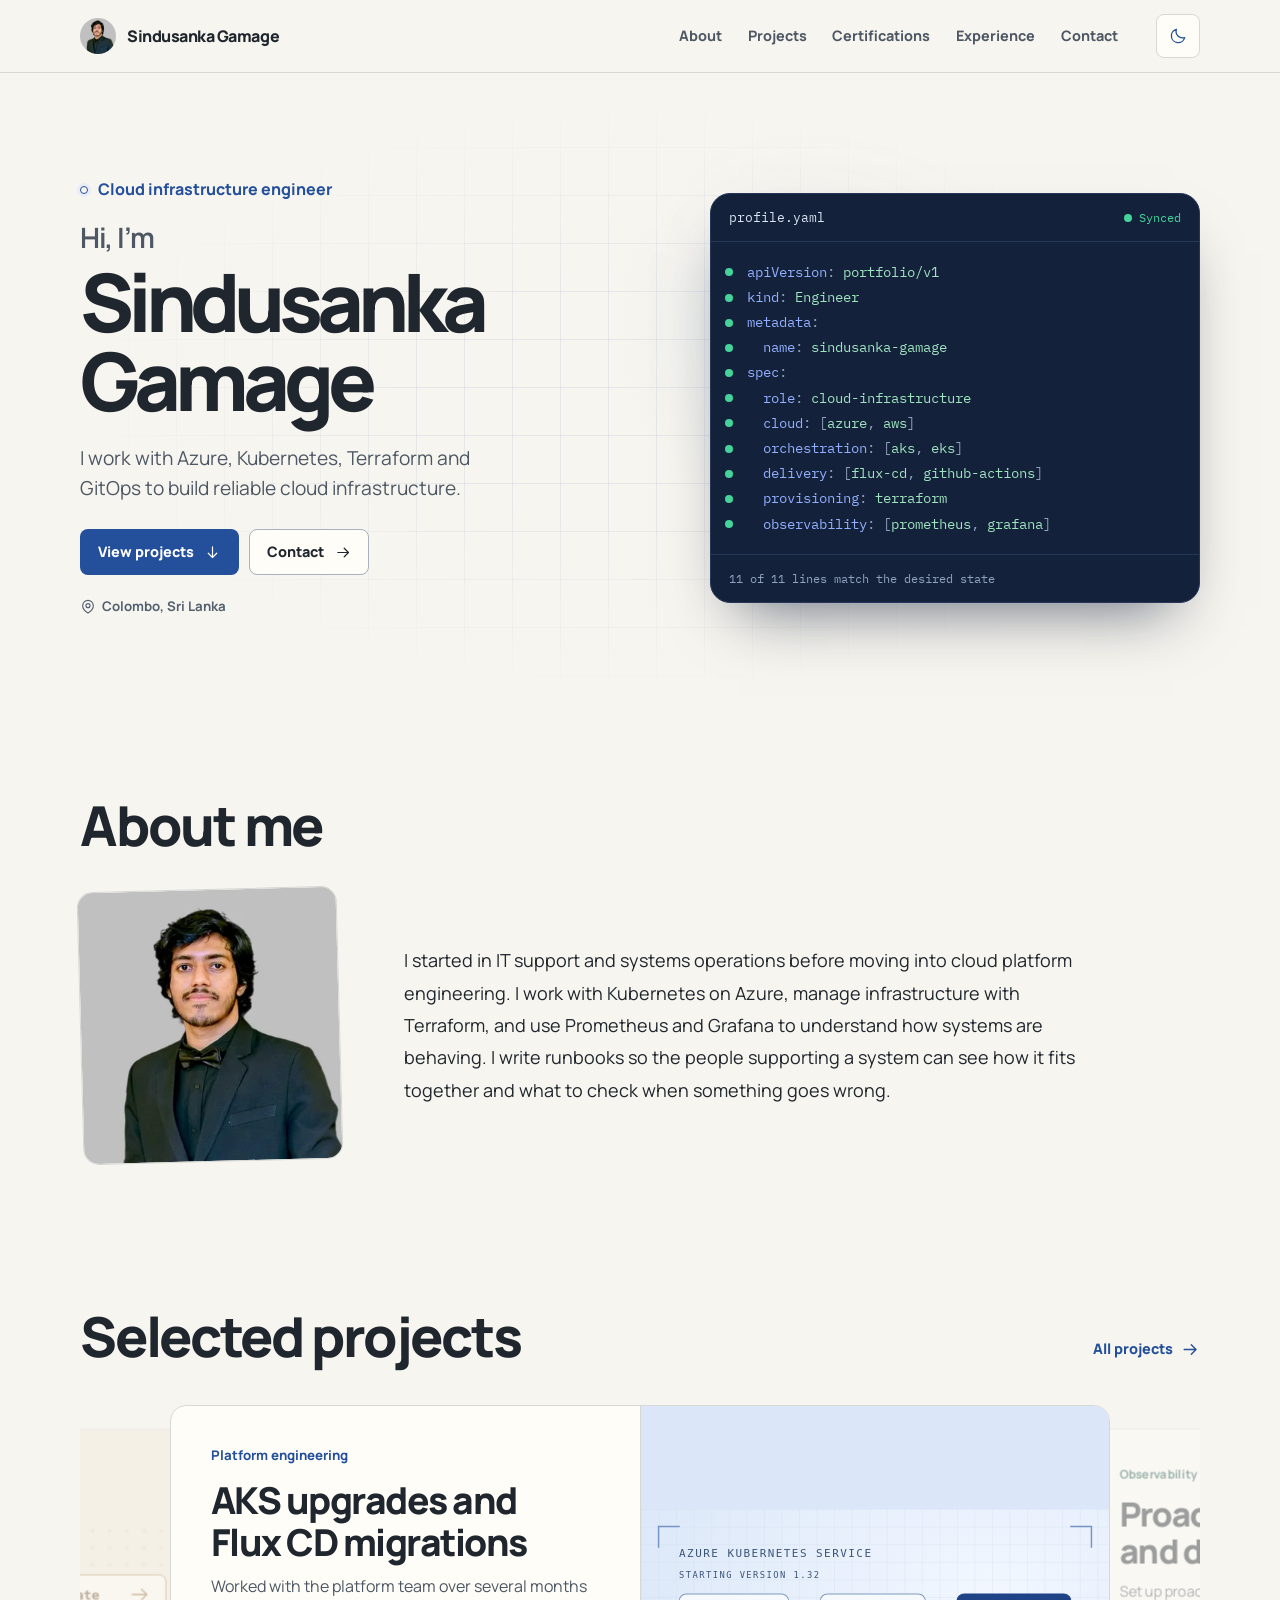
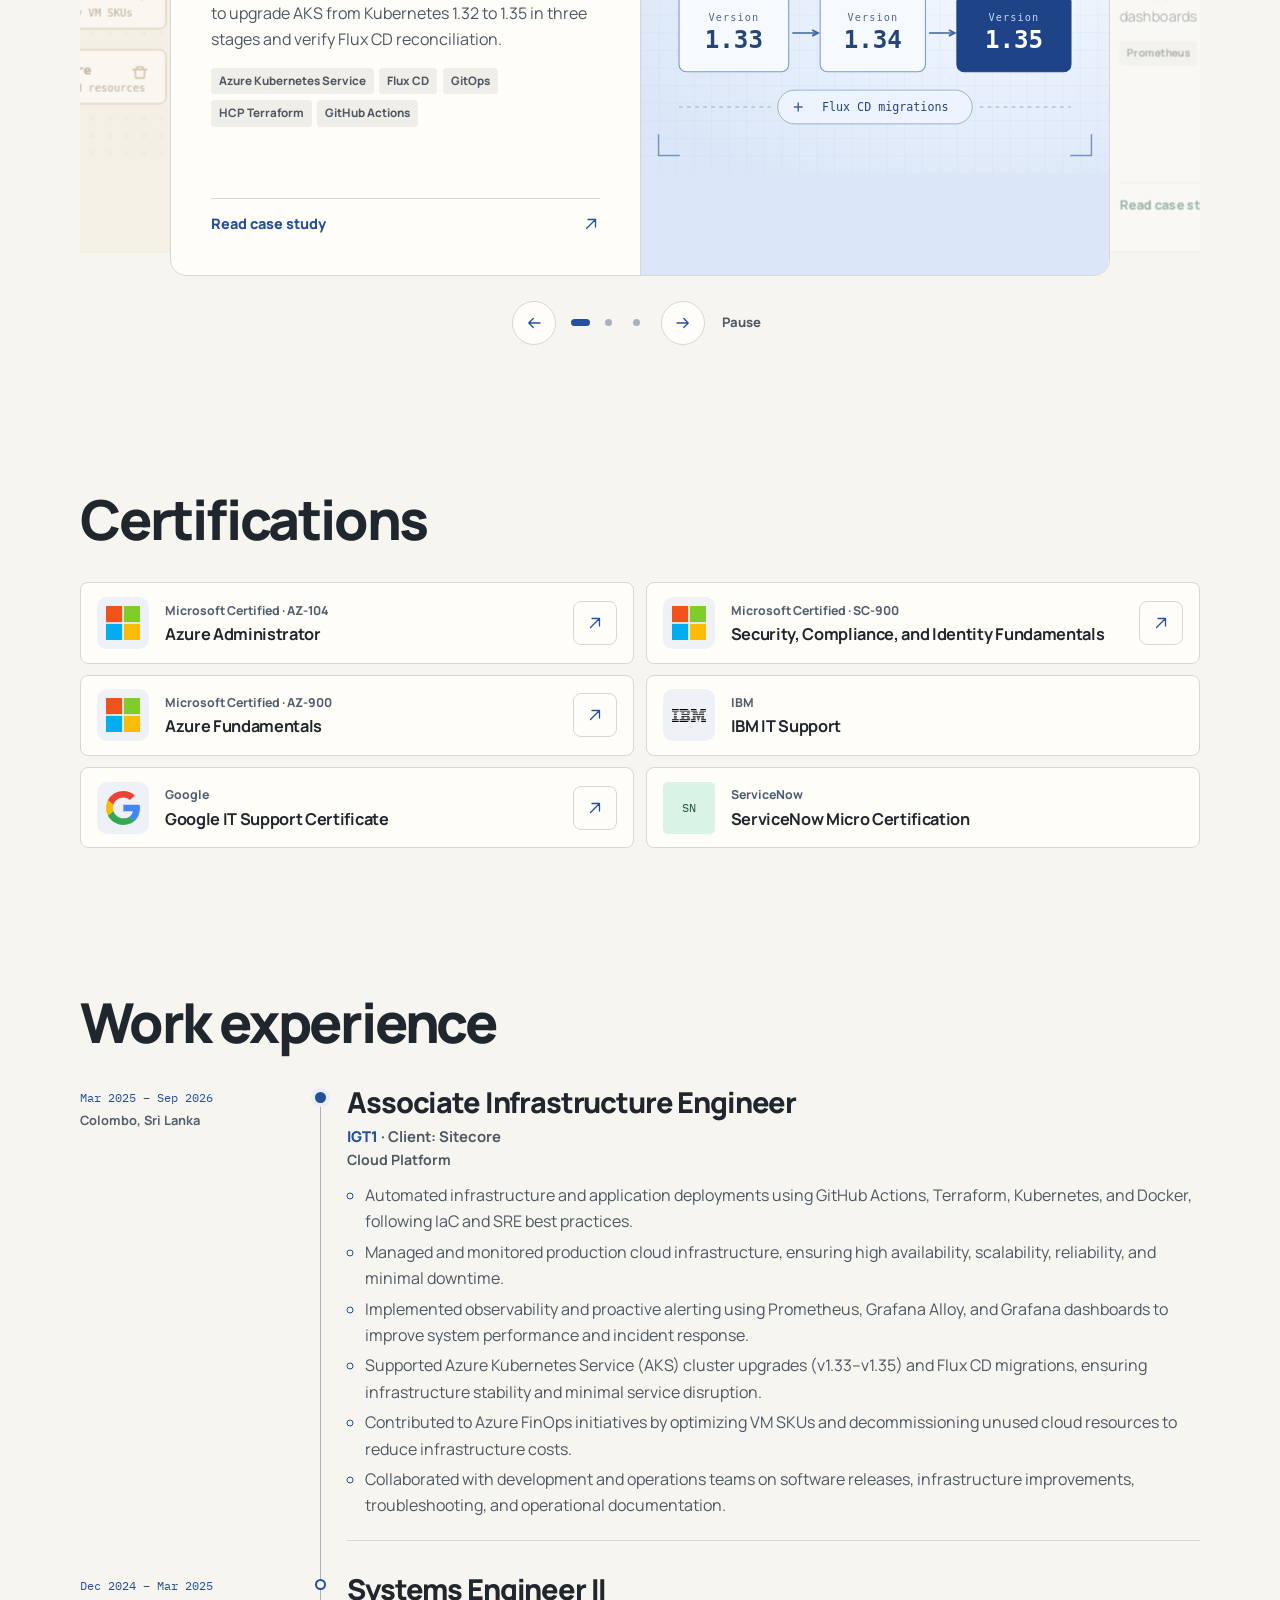
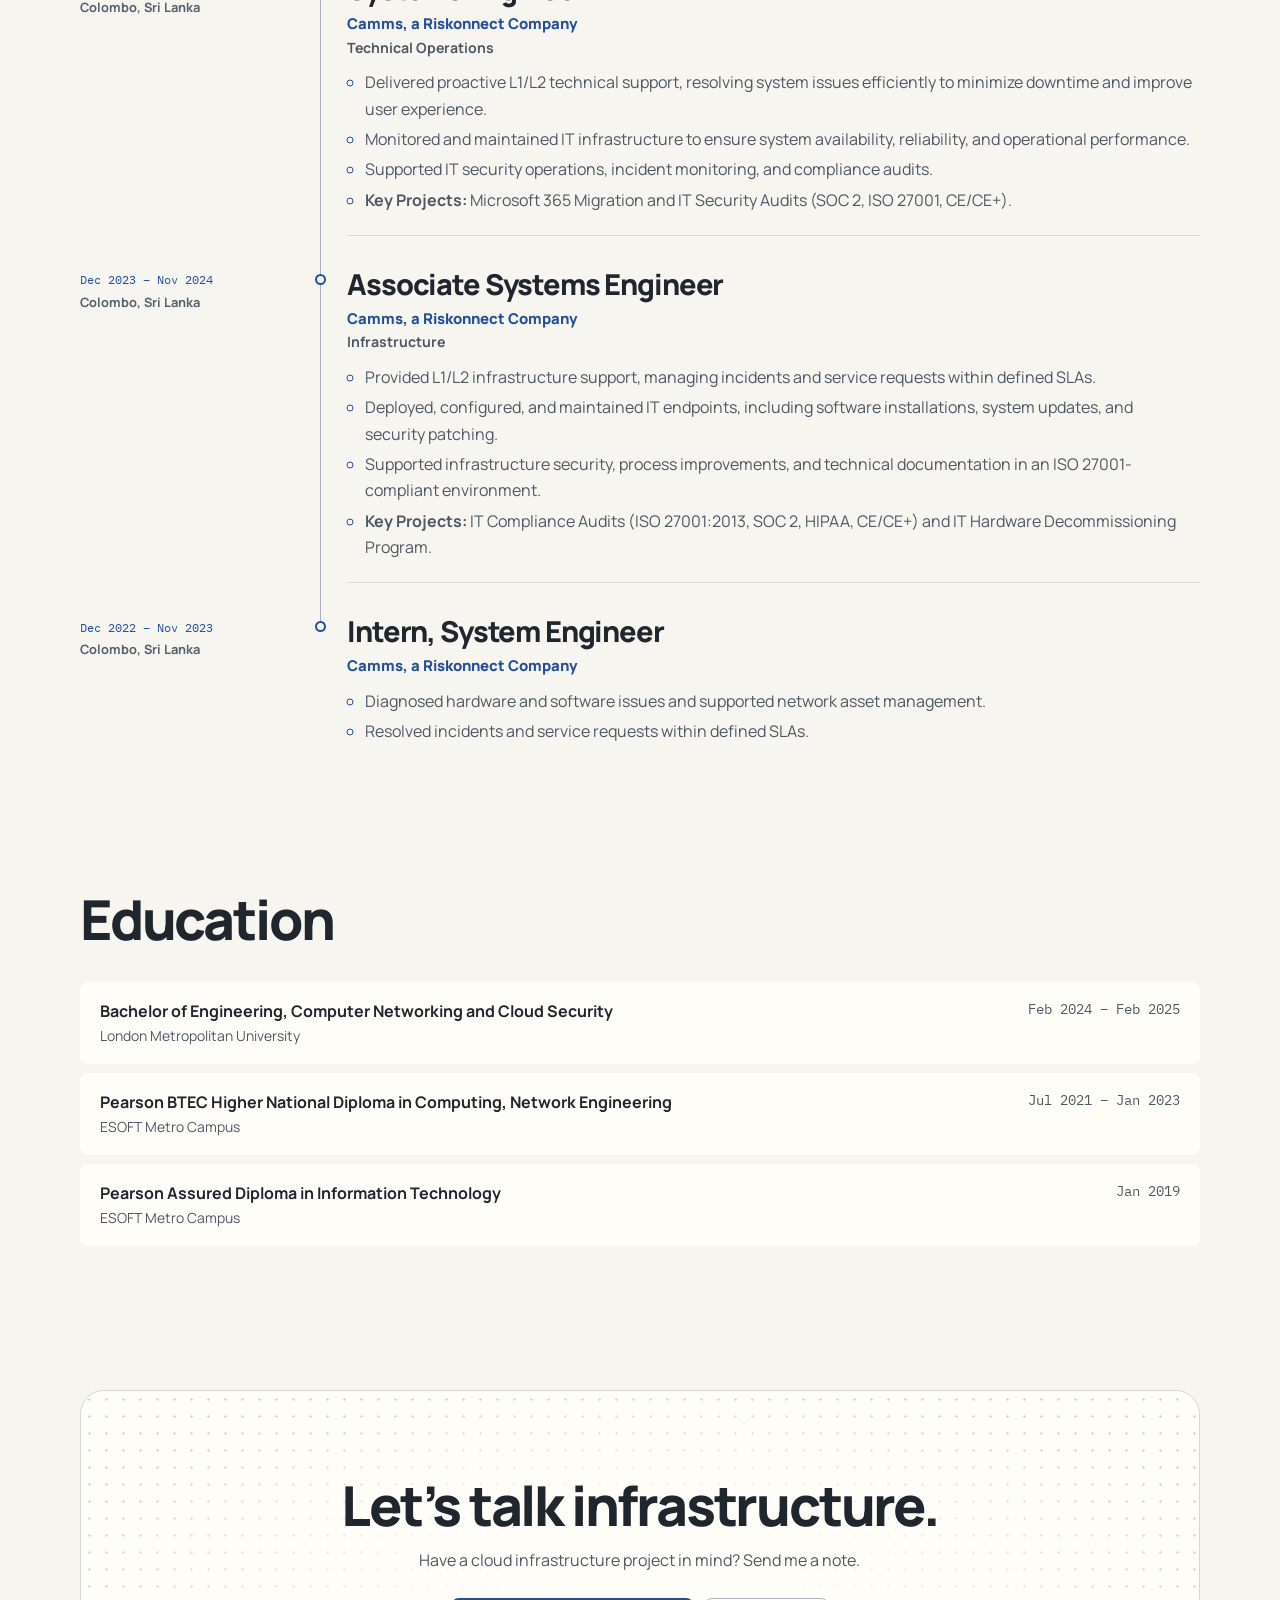
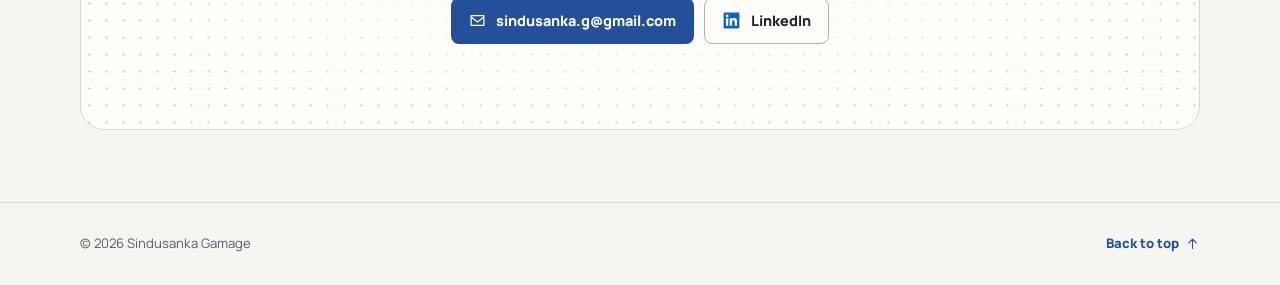
==== commit 60e50d02: "Deploy portfolio from private source" ====
--- a/index.html
+++ b/index.html
@@ -5,4 +5,4 @@
           document.querySelector('meta[name="theme-color"]').content = '#121821';
         }
       } catch {}
-    </script><link rel="stylesheet" href="/_astro/Base.DCrWe9Zf.css"><link rel="stylesheet" href="/_astro/index.Bq7iFJqW.css"></head><body><a class="skip-link" href="#main">Skip to content</a><header class="site-header"><div class="shell header-inner"><a class="brand" href="/" aria-label="Sindusanka Gamage — home"><img class="brand-mark" src="/about-portrait.webp" alt="" width="36" height="36"><span>Sindusanka Gamage</span></a><nav class="desktop-nav" aria-label="Primary"><a href="/#about">About</a><a href="/#projects">Projects</a><a href="/#certifications">Certifications</a><a href="/#experience">Experience</a><a href="/#contact">Contact</a></nav><div class="header-controls"><button type="button" class="icon-button theme-control" aria-label="Switch to dark mode" data-theme-toggle hidden><svg class="theme-moon" aria-hidden="true" width="18" height="18" viewBox="0 0 24 24" fill="none" stroke="currentColor" stroke-width="1.7" stroke-linecap="round" stroke-linejoin="round"><path d="M20.9 14.1A8.7 8.7 0 0 1 9.9 3.1 9 9 0 1 0 20.9 14.1Z"></path></svg><svg class="theme-sun" aria-hidden="true" width="18" height="18" viewBox="0 0 24 24" fill="none" stroke="currentColor" stroke-width="1.7" stroke-linecap="round" stroke-linejoin="round"><path d="M12 2v2m0 16v2M2 12h2m16 0h2M4.9 4.9l1.4 1.4m11.4 11.4 1.4 1.4m0-14.2-1.4 1.4M6.3 17.7l-1.4 1.4M16 12a4 4 0 1 1-8 0 4 4 0 0 1 8 0Z"></path></svg></button><details class="mobile-nav" data-mobile-menu><summary class="icon-button" aria-label="Navigation menu"><svg class="menu-open-icon" aria-hidden="true" width="18" height="18" viewBox="0 0 24 24" fill="none" stroke="currentColor" stroke-width="1.7" stroke-linecap="round" stroke-linejoin="round"><path d="M4 8h16M4 16h16"></path></svg><svg class="menu-close-icon" aria-hidden="true" width="18" height="18" viewBox="0 0 24 24" fill="none" stroke="currentColor" stroke-width="1.7" stroke-linecap="round" stroke-linejoin="round"><path d="m6 6 12 12M6 18 18 6"></path></svg></summary><nav aria-label="Primary"><a href="/#about">About</a><a href="/#projects">Projects</a><a href="/#certifications">Certifications</a><a href="/#experience">Experience</a><a href="/#contact">Contact</a></nav></details></div></div></header><script type="module">var e=document.querySelector(`[data-mobile-menu]`),t=e?.querySelector(`summary`);e?.querySelectorAll(`nav a`).forEach(n=>{n.addEventListener(`click`,()=>{e.open=!1,t?.focus({preventScroll:!0})})}),e?.addEventListener(`keydown`,n=>{n.key===`Escape`&&e.open&&(e.open=!1,t?.focus())});var n=document.querySelector(`[data-theme-toggle]`),r=document.documentElement,i=document.querySelector(`meta[name="theme-color"]`);if(n){let e=()=>{let e=r.dataset.theme===`dark`?`light`:`dark`;n.setAttribute(`aria-label`,`Switch to ${e} mode`)};e(),n.hidden=!1,n.addEventListener(`click`,()=>{let t=r.dataset.theme===`dark`?`light`:`dark`;r.dataset.theme=t,i&&(i.content=t===`dark`?`#121821`:`#f7f5ef`),e();try{localStorage.setItem(`portfolio-theme`,t)}catch{}})}</script><main id="main" tabindex="-1"><section class="shell hero" aria-labelledby="intro-heading"><div class="hero-grid-background" aria-hidden="true"></div><div class="hero-copy"><p class="eyebrow hero-eyebrow"><span aria-hidden="true"></span>Cloud infrastructure engineer</p><h1 id="intro-heading" aria-label="Hi, I’m Sindusanka Gamage"><span aria-hidden="true">Hi, I’m</span><strong class="name-line" aria-hidden="true">Sindusanka</strong><em class="name-line" aria-hidden="true">Gamage</em></h1><p class="hero-description">I work with Azure, Kubernetes, Terraform and GitOps to build reliable cloud infrastructure.</p><div class="hero-actions flex flex-wrap"><a class="button primary-button" href="#projects">View projects <svg aria-hidden="true" width="17" height="17" viewBox="0 0 24 24" fill="none" stroke="currentColor" stroke-width="1.7" stroke-linecap="round" stroke-linejoin="round"><path d="M12 4v15m-6-6 6 6 6-6"></path></svg></a><a class="button secondary-button" href="#contact">Contact <svg aria-hidden="true" width="17" height="17" viewBox="0 0 24 24" fill="none" stroke="currentColor" stroke-width="1.7" stroke-linecap="round" stroke-linejoin="round"><path d="M4 12h15m-6-6 6 6-6 6"></path></svg></a></div><p class="location"><svg aria-hidden="true" width="16" height="16" viewBox="0 0 24 24" fill="none" stroke="currentColor" stroke-width="1.7" stroke-linecap="round" stroke-linejoin="round"><path d="M20 10c0 6-8 11-8 11S4 16 4 10a8 8 0 0 1 16 0Zm-5 0a3 3 0 1 1-6 0 3 3 0 0 1 6 0Z"></path></svg> Colombo, Sri Lanka</p></div><figure class="manifest" aria-label="Profile YAML illustration" style="--line-count: 11" data-astro-cid-53fjrrnv><figcaption class="manifest-bar" data-astro-cid-53fjrrnv><span data-astro-cid-53fjrrnv>profile.yaml</span><span class="swap" data-astro-cid-53fjrrnv><span class="status status-pending pending" aria-hidden="true" data-astro-cid-53fjrrnv>Reconciling</span><span class="status status-synced settled" data-astro-cid-53fjrrnv>Synced</span></span></figcaption><ol class="manifest-lines" role="list" data-astro-cid-53fjrrnv><li class="manifest-line" style="--line-index: 0" data-astro-cid-53fjrrnv><span class="line-dot" aria-hidden="true" data-astro-cid-53fjrrnv></span><code class="line-text" data-astro-cid-53fjrrnv><span class="yaml-key" data-astro-cid-53fjrrnv>apiVersion</span><span class="yaml-punctuation" data-astro-cid-53fjrrnv>:</span><span class="yaml-value" data-astro-cid-53fjrrnv> portfolio/v1</span></code></li><li class="manifest-line" style="--line-index: 1" data-astro-cid-53fjrrnv><span class="line-dot" aria-hidden="true" data-astro-cid-53fjrrnv></span><code class="line-text" data-astro-cid-53fjrrnv><span class="yaml-key" data-astro-cid-53fjrrnv>kind</span><span class="yaml-punctuation" data-astro-cid-53fjrrnv>:</span><span class="yaml-value" data-astro-cid-53fjrrnv> Engineer</span></code></li><li class="manifest-line" style="--line-index: 2" data-astro-cid-53fjrrnv><span class="line-dot" aria-hidden="true" data-astro-cid-53fjrrnv></span><code class="line-text" data-astro-cid-53fjrrnv><span class="yaml-key" data-astro-cid-53fjrrnv>metadata</span><span class="yaml-punctuation" data-astro-cid-53fjrrnv>:</span></code></li><li class="manifest-line" style="--line-index: 3" data-astro-cid-53fjrrnv><span class="line-dot" aria-hidden="true" data-astro-cid-53fjrrnv></span><code class="line-text" data-astro-cid-53fjrrnv><span class="yaml-key" data-astro-cid-53fjrrnv>  name</span><span class="yaml-punctuation" data-astro-cid-53fjrrnv>:</span><span class="yaml-value" data-astro-cid-53fjrrnv> sindusanka-gamage</span></code></li><li class="manifest-line" style="--line-index: 4" data-astro-cid-53fjrrnv><span class="line-dot" aria-hidden="true" data-astro-cid-53fjrrnv></span><code class="line-text" data-astro-cid-53fjrrnv><span class="yaml-key" data-astro-cid-53fjrrnv>spec</span><span class="yaml-punctuation" data-astro-cid-53fjrrnv>:</span></code></li><li class="manifest-line" style="--line-index: 5" data-astro-cid-53fjrrnv><span class="line-dot" aria-hidden="true" data-astro-cid-53fjrrnv></span><code class="line-text" data-astro-cid-53fjrrnv><span class="yaml-key" data-astro-cid-53fjrrnv>  role</span><span class="yaml-punctuation" data-astro-cid-53fjrrnv>:</span><span class="yaml-value" data-astro-cid-53fjrrnv> cloud-infrastructure</span></code></li><li class="manifest-line" style="--line-index: 6" data-astro-cid-53fjrrnv><span class="line-dot" aria-hidden="true" data-astro-cid-53fjrrnv></span><code class="line-text" data-astro-cid-53fjrrnv><span class="yaml-key" data-astro-cid-53fjrrnv>  cloud</span><span class="yaml-punctuation" data-astro-cid-53fjrrnv>:</span><span class="yaml-punctuation" data-astro-cid-53fjrrnv> [</span><span class="yaml-value" data-astro-cid-53fjrrnv>azure</span><span class="yaml-punctuation" data-astro-cid-53fjrrnv>, </span><span class="yaml-value" data-astro-cid-53fjrrnv>aws</span><span class="yaml-punctuation" data-astro-cid-53fjrrnv>]</span></code></li><li class="manifest-line" style="--line-index: 7" data-astro-cid-53fjrrnv><span class="line-dot" aria-hidden="true" data-astro-cid-53fjrrnv></span><code class="line-text" data-astro-cid-53fjrrnv><span class="yaml-key" data-astro-cid-53fjrrnv>  orchestration</span><span class="yaml-punctuation" data-astro-cid-53fjrrnv>:</span><span class="yaml-punctuation" data-astro-cid-53fjrrnv> [</span><span class="yaml-value" data-astro-cid-53fjrrnv>aks</span><span class="yaml-punctuation" data-astro-cid-53fjrrnv>, </span><span class="yaml-value" data-astro-cid-53fjrrnv>eks</span><span class="yaml-punctuation" data-astro-cid-53fjrrnv>]</span></code></li><li class="manifest-line" style="--line-index: 8" data-astro-cid-53fjrrnv><span class="line-dot" aria-hidden="true" data-astro-cid-53fjrrnv></span><code class="line-text" data-astro-cid-53fjrrnv><span class="yaml-key" data-astro-cid-53fjrrnv>  delivery</span><span class="yaml-punctuation" data-astro-cid-53fjrrnv>:</span><span class="yaml-punctuation" data-astro-cid-53fjrrnv> [</span><span class="yaml-value" data-astro-cid-53fjrrnv>flux-cd</span><span class="yaml-punctuation" data-astro-cid-53fjrrnv>, </span><span class="yaml-value" data-astro-cid-53fjrrnv>github-actions</span><span class="yaml-punctuation" data-astro-cid-53fjrrnv>]</span></code></li><li class="manifest-line" style="--line-index: 9" data-astro-cid-53fjrrnv><span class="line-dot" aria-hidden="true" data-astro-cid-53fjrrnv></span><code class="line-text" data-astro-cid-53fjrrnv><span class="yaml-key" data-astro-cid-53fjrrnv>  provisioning</span><span class="yaml-punctuation" data-astro-cid-53fjrrnv>:</span><span class="yaml-value" data-astro-cid-53fjrrnv> terraform</span></code></li><li class="manifest-line" style="--line-index: 10" data-astro-cid-53fjrrnv><span class="line-dot" aria-hidden="true" data-astro-cid-53fjrrnv></span><code class="line-text" data-astro-cid-53fjrrnv><span class="yaml-key" data-astro-cid-53fjrrnv>  observability</span><span class="yaml-punctuation" data-astro-cid-53fjrrnv>:</span><span class="yaml-punctuation" data-astro-cid-53fjrrnv> [</span><span class="yaml-value" data-astro-cid-53fjrrnv>prometheus</span><span class="yaml-punctuation" data-astro-cid-53fjrrnv>, </span><span class="yaml-value" data-astro-cid-53fjrrnv>grafana</span><span class="yaml-punctuation" data-astro-cid-53fjrrnv>]</span></code></li></ol><div class="manifest-footer" data-astro-cid-53fjrrnv><span class="swap" data-astro-cid-53fjrrnv><span class="pending" aria-hidden="true" data-astro-cid-53fjrrnv>Applying 11 lines</span><span class="settled" data-astro-cid-53fjrrnv>11 of 11 lines match the desired state</span></span></div></figure></section><section class="shell page-section" id="about" aria-labelledby="about-heading"><div class="section-heading"><h2 id="about-heading">About me</h2></div><div class="about-grid"><div class="about-gallery" role="group" aria-label="About Me photos"><div class="about-photo-frame"><img src="/about-portrait.webp" alt="Portrait of Sindusanka Gamage" width="384" height="374" data-photo-active="true" loading="lazy" decoding="async"><img src="/about-photos/0094.webp" alt="Sindusanka Gamage beside a Microsoft sign" width="640" height="640" aria-hidden="true" loading="lazy" decoding="async"><img src="/about-photos/6865.webp" alt="Sindusanka Gamage working at a desk with a laptop and monitor" width="640" height="640" aria-hidden="true" loading="lazy" decoding="async"><img src="/about-photos/6495.webp" alt="Sindusanka Gamage in graduation robes holding a certificate tube" width="640" height="640" aria-hidden="true" loading="lazy" decoding="async"><button class="about-photo-next" type="button" data-photo-next aria-label="Show next photo" hidden></button></div><button class="carousel-pause about-photo-pause" type="button" data-photo-pause aria-label="Pause photo rotation" hidden>Pause</button><span class="sr-only" data-photo-status role="status"></span></div><p class="bio" id="stack">I started in IT support and systems operations before moving into cloud platform engineering. I work with Kubernetes on Azure, manage infrastructure with Terraform, and use Prometheus and Grafana to understand how systems are behaving. I write runbooks so the people supporting a system can see how it fits together and what to check when something goes wrong.</p></div></section><section class="shell page-section" id="projects" aria-labelledby="projects-heading"><div class="section-heading"><h2 id="projects-heading">Selected projects</h2><a href="/projects/" class="text-link section-link">All projects <svg aria-hidden="true" width="19" height="19" viewBox="0 0 24 24" fill="none" stroke="currentColor" stroke-width="1.7" stroke-linecap="round" stroke-linejoin="round"><path d="M4 12h15m-6-6 6 6-6 6"></path></svg></a></div><div class="project-grid" id="project-slides"><article class="project-card project-featured"><div class="project-content"><p class="project-meta"><span class="project-number">01</span>Platform engineering</p><h3>AKS upgrades and Flux CD migrations</h3><p class="project-summary">Worked with the platform team over several months to upgrade AKS from Kubernetes 1.32 to 1.35 in three stages and verify Flux CD reconciliation.</p><ul class="tags" aria-label="Technologies"><li>Azure Kubernetes Service</li><li>Flux CD</li><li>GitOps</li><li>HCP Terraform</li><li>GitHub Actions</li></ul><a class="project-link text-link" href="/projects/aks-upgrades-flux-migrations/" aria-label="Read case study: AKS upgrades and Flux CD migrations">Read case study <svg aria-hidden="true" width="18" height="18" viewBox="0 0 24 24" fill="none" stroke="currentColor" stroke-width="1.7" stroke-linecap="round" stroke-linejoin="round"><path d="M6 18 18 6M8 6h10v10"></path></svg></a></div><div class="project-media"><img src="/project-media/aks-upgrades-flux-migrations/aks-upgrade-sequence.svg" alt="Three AKS upgrades from 1.32 to 1.33, 1.34, and 1.35, with Flux CD on a separate track." width="640" height="360" loading="eager" decoding="async"></div></article><article class="project-card" data-tone="teal"><div class="project-content"><p class="project-meta"><span class="project-number">02</span>Observability</p><h3>Proactive alerting and dashboards</h3><p class="project-summary">Set up proactive alerting and built custom Grafana dashboards to make system health easier to see.</p><ul class="tags" aria-label="Technologies"><li>Prometheus</li><li>Grafana Alloy</li><li>Grafana</li></ul><a class="project-link text-link" href="/projects/proactive-alerting-dashboards/" aria-label="Read case study: Proactive alerting and dashboards">Read case study <svg aria-hidden="true" width="18" height="18" viewBox="0 0 24 24" fill="none" stroke="currentColor" stroke-width="1.7" stroke-linecap="round" stroke-linejoin="round"><path d="M6 18 18 6M8 6h10v10"></path></svg></a></div><div class="project-media"><img src="/project-media/proactive-alerting-dashboards/monitoring-flow.svg" alt="Monitoring flow diagram showing Grafana Alloy and Prometheus connected to alerts and Grafana dashboards." width="640" height="360" loading="lazy" decoding="async"></div></article><article class="project-card" data-tone="amber"><div class="project-content"><p class="project-meta"><span class="project-number">03</span>Cloud efficiency</p><h3>FinOps cost optimization</h3><p class="project-summary">Moved legacy Azure VM SKUs to more efficient options and decommissioned unused resources to reduce cloud spend.</p><ul class="tags" aria-label="Technologies"><li>Azure</li><li>FinOps</li></ul><a class="project-link text-link" href="/projects/finops-cost-optimization/" aria-label="Read case study: FinOps cost optimization">Read case study <svg aria-hidden="true" width="18" height="18" viewBox="0 0 24 24" fill="none" stroke="currentColor" stroke-width="1.7" stroke-linecap="round" stroke-linejoin="round"><path d="M6 18 18 6M8 6h10v10"></path></svg></a></div><div class="project-media"><img src="/project-media/finops-cost-optimization/azure-resource-lifecycle.svg" alt="Azure resource lifecycle diagram showing two paths from a resource review: migrate legacy VM SKUs and retire unused resources." width="640" height="360" loading="lazy" decoding="async"></div></article></div><div class="carousel-controls" hidden><button class="icon-button" type="button" data-project-prev aria-label="Previous project" aria-controls="project-slides"><svg aria-hidden="true" width="18" height="18" viewBox="0 0 24 24" fill="none" stroke="currentColor" stroke-width="1.7" stroke-linecap="round" stroke-linejoin="round"><path d="M20 12H5m6 6-6-6 6-6"></path></svg></button><div class="carousel-dots" role="group" aria-label="Choose a project"><button class="carousel-dot" type="button" data-project-index="0" aria-label="Show AKS upgrades and Flux CD migrations" aria-controls="project-slides"></button><button class="carousel-dot" type="button" data-project-index="1" aria-label="Show Proactive alerting and dashboards" aria-controls="project-slides"></button><button class="carousel-dot" type="button" data-project-index="2" aria-label="Show FinOps cost optimization" aria-controls="project-slides"></button></div><button class="icon-button" type="button" data-project-next aria-label="Next project" aria-controls="project-slides"><svg aria-hidden="true" width="18" height="18" viewBox="0 0 24 24" fill="none" stroke="currentColor" stroke-width="1.7" stroke-linecap="round" stroke-linejoin="round"><path d="M4 12h15m-6-6 6 6-6 6"></path></svg></button><button class="carousel-pause" type="button" data-project-pause>Pause</button><span class="sr-only" data-project-status role="status"></span></div></section><section class="shell page-section" id="certifications" aria-labelledby="certifications-heading"><div class="section-heading"><h2 id="certifications-heading">Certifications</h2></div><ul class="credential-list"><li class="credential credential-verification"><span class="credential-mark vendor-mark" aria-hidden="true"><img src="/brand-marks/microsoft.svg" alt="" width="34" height="34" loading="lazy"></span><div><p class="credential-issuer">Microsoft Certified · AZ-104</p><h3>Azure Administrator</h3></div><a class="icon-button credential-link" href="https://learn.microsoft.com/en-us/users/sindusankagamage-5393/credentials/fe0afcee2a43fc0?sharingId=E54D55DA1693CB" aria-label="Verify Azure Administrator (AZ-104)" title="Verify certification"><svg aria-hidden="true" width="18" height="18" viewBox="0 0 24 24" fill="none" stroke="currentColor" stroke-width="1.7" stroke-linecap="round" stroke-linejoin="round"><path d="M6 18 18 6M8 6h10v10"></path></svg></a></li><li class="credential credential-verification"><span class="credential-mark vendor-mark" aria-hidden="true"><img src="/brand-marks/microsoft.svg" alt="" width="34" height="34" loading="lazy"></span><div><p class="credential-issuer">Microsoft Certified · SC-900</p><h3>Security, Compliance, and Identity Fundamentals</h3></div><a class="icon-button credential-link" href="https://learn.microsoft.com/api/credentials/share/en-us/SindusankaGamage-5393/10CE045014F07CF3?sharingId=E54D55DA1693CB" aria-label="Verify Security, Compliance, and Identity Fundamentals (SC-900)" title="Verify certification"><svg aria-hidden="true" width="18" height="18" viewBox="0 0 24 24" fill="none" stroke="currentColor" stroke-width="1.7" stroke-linecap="round" stroke-linejoin="round"><path d="M6 18 18 6M8 6h10v10"></path></svg></a></li><li class="credential credential-verification"><span class="credential-mark vendor-mark" aria-hidden="true"><img src="/brand-marks/microsoft.svg" alt="" width="34" height="34" loading="lazy"></span><div><p class="credential-issuer">Microsoft Certified · AZ-900</p><h3>Azure Fundamentals</h3></div><a class="icon-button credential-link" href="https://learn.microsoft.com/api/credentials/share/en-us/SindusankaGamage-5393/E93A1FEFFF891DFF?sharingId=E54D55DA1693CB" aria-label="Verify Azure Fundamentals (AZ-900)" title="Verify certification"><svg aria-hidden="true" width="18" height="18" viewBox="0 0 24 24" fill="none" stroke="currentColor" stroke-width="1.7" stroke-linecap="round" stroke-linejoin="round"><path d="M6 18 18 6M8 6h10v10"></path></svg></a></li><li class="credential"><span class="credential-mark vendor-mark" aria-hidden="true"><img src="/brand-marks/ibm.svg" alt="" width="34" height="34" loading="lazy"></span><div><p class="credential-issuer">IBM</p><h3>IBM IT Support</h3></div></li><li class="credential"><span class="credential-mark vendor-mark" aria-hidden="true"><img src="/brand-marks/google.svg" alt="" width="34" height="34" loading="lazy"></span><div><p class="credential-issuer">Google</p><h3>Google IT Support Certificate</h3></div><a class="icon-button credential-link" href="https://grow.google/certificates/it-support/" aria-label="Google IT Support Certificate issuer information" title="Issuer information"><svg aria-hidden="true" width="18" height="18" viewBox="0 0 24 24" fill="none" stroke="currentColor" stroke-width="1.7" stroke-linecap="round" stroke-linejoin="round"><path d="M6 18 18 6M8 6h10v10"></path></svg></a></li><li class="credential"><span class="credential-mark servicenow-mark" aria-hidden="true">SN</span><div><p class="credential-issuer">ServiceNow</p><h3>ServiceNow Micro Certification</h3></div></li></ul></section><section class="shell page-section" id="experience" aria-labelledby="experience-heading"><div class="section-heading"><h2 id="experience-heading">Work experience</h2></div><ol class="timeline"><li class="timeline-entry"><div class="job-date"><span><time datetime="2025-03">Mar 2025</time> – <time datetime="2026-09">Sep 2026</time></span><span>Colombo, Sri Lanka</span></div><div class="job-detail"><h3>Associate Infrastructure Engineer</h3><p class="job-employer">IGT1<span> · Client: Sitecore</span></p><p class="job-team">Cloud Platform</p><ul><li>Automated infrastructure and application deployments using GitHub Actions, Terraform, Kubernetes, and Docker, following IaC and SRE best practices.</li><li>Managed and monitored production cloud infrastructure, ensuring high availability, scalability, reliability, and minimal downtime.</li><li>Implemented observability and proactive alerting using Prometheus, Grafana Alloy, and Grafana dashboards to improve system performance and incident response.</li><li>Supported Azure Kubernetes Service (AKS) cluster upgrades (v1.33–v1.35) and Flux CD migrations, ensuring infrastructure stability and minimal service disruption.</li><li>Contributed to Azure FinOps initiatives by optimizing VM SKUs and decommissioning unused cloud resources to reduce infrastructure costs.</li><li>Collaborated with development and operations teams on software releases, infrastructure improvements, troubleshooting, and operational documentation.</li></ul></div></li><li class="timeline-entry"><div class="job-date"><span><time datetime="2024-12">Dec 2024</time> – <time datetime="2025-03">Mar 2025</time></span><span>Colombo, Sri Lanka</span></div><div class="job-detail"><h3>Systems Engineer II</h3><p class="job-employer">Camms, a Riskonnect Company</p><p class="job-team">Technical Operations</p><ul><li>Delivered proactive L1/L2 technical support, resolving system issues efficiently to minimize downtime and improve user experience.</li><li>Monitored and maintained IT infrastructure to ensure system availability, reliability, and operational performance.</li><li>Supported IT security operations, incident monitoring, and compliance audits.</li><li><strong>Key Projects:</strong> Microsoft 365 Migration and IT Security Audits (SOC 2, ISO 27001, CE/CE+).</li></ul></div></li><li class="timeline-entry"><div class="job-date"><span><time datetime="2023-12">Dec 2023</time> – <time datetime="2024-11">Nov 2024</time></span><span>Colombo, Sri Lanka</span></div><div class="job-detail"><h3>Associate Systems Engineer</h3><p class="job-employer">Camms, a Riskonnect Company</p><p class="job-team">Infrastructure</p><ul><li>Provided L1/L2 infrastructure support, managing incidents and service requests within defined SLAs.</li><li>Deployed, configured, and maintained IT endpoints, including software installations, system updates, and security patching.</li><li>Supported infrastructure security, process improvements, and technical documentation in an ISO 27001-compliant environment.</li><li><strong>Key Projects:</strong> IT Compliance Audits (ISO 27001:2013, SOC 2, HIPAA, CE/CE+) and IT Hardware Decommissioning Program.</li></ul></div></li><li class="timeline-entry"><div class="job-date"><span><time datetime="2022-12">Dec 2022</time> – <time datetime="2023-11">Nov 2023</time></span><span>Colombo, Sri Lanka</span></div><div class="job-detail"><h3>Intern, System Engineer</h3><p class="job-employer">Camms, a Riskonnect Company</p><ul><li>Diagnosed hardware and software issues and supported network asset management.</li><li>Resolved incidents and service requests within defined SLAs.</li></ul></div></li></ol></section><section class="shell page-section education" id="education" aria-labelledby="education-heading"><div class="section-heading"><h2 id="education-heading">Education</h2></div><ul><li><div><strong>Bachelor of Engineering, Computer Networking and Cloud Security</strong><p>London Metropolitan University</p></div><p class="education-date">Feb 2024 – Feb 2025</p></li><li><div><strong>Pearson BTEC Higher National Diploma in Computing, Network Engineering</strong><p>ESOFT Metro Campus</p></div><p class="education-date">Jul 2021 – Jan 2023</p></li><li><div><strong>Pearson Assured Diploma in Information Technology</strong><p>ESOFT Metro Campus</p></div><p class="education-date">Jan 2019</p></li></ul></section><section class="shell page-section contact-section" id="contact" aria-labelledby="contact-heading"><div class="contact-panel"><div><h2 id="contact-heading">Let’s talk infrastructure.</h2><p class="contact-description">Have a cloud infrastructure project in mind? Send me a note.</p></div><div class="contact-actions"><a class="button primary-button" href="mailto:sindusanka.g@gmail.com"><svg aria-hidden="true" width="17" height="17" viewBox="0 0 24 24" fill="none" stroke="currentColor" stroke-width="1.7" stroke-linecap="round" stroke-linejoin="round"><path d="M3 5h18v14H3zM3 7l9 7 9-7"></path></svg> sindusanka.g@gmail.com</a><a class="button secondary-button" href="https://www.linkedin.com/in/sindusanka-gamage/" rel="me"><svg class="linkedin-logo" aria-hidden="true" viewBox="0 0 24 24" fill="currentColor"><path d="M20.45 2H3.55C2.69 2 2 2.68 2 3.53v16.94C2 21.32 2.69 22 3.55 22h16.9c.86 0 1.55-.68 1.55-1.53V3.53C22 2.68 21.31 2 20.45 2ZM7.93 18.75H4.98V9.2h2.95v9.55ZM6.45 7.9a1.71 1.71 0 1 1 0-3.42 1.71 1.71 0 0 1 0 3.42ZM19 18.75h-2.95V14.1c0-1.11-.02-2.54-1.55-2.54-1.55 0-1.79 1.21-1.79 2.46v4.73H9.76V9.2h2.83v1.31h.04c.39-.74 1.36-1.52 2.79-1.52 2.99 0 3.54 1.97 3.54 4.53v5.23Z"></path></svg> LinkedIn</a></div></div></section></main><footer class="site-footer"><div class="shell footer-inner"><span>© 2026 Sindusanka Gamage</span><a href="#top">Back to top <svg aria-hidden="true" width="15" height="15" viewBox="0 0 24 24" fill="none" stroke="currentColor" stroke-width="1.7" stroke-linecap="round" stroke-linejoin="round"><path d="M12 20V5m-6 6 6-6 6 6"></path></svg></a></div></footer></body></html><script type="module" src="/_astro/index.astro_astro_type_script_index_0_lang.D-JlyvgF.js"></script>+    </script><link rel="stylesheet" href="/_astro/Base.-T0BSl0a.css"><link rel="stylesheet" href="/_astro/index.Bq7iFJqW.css"></head><body><a class="skip-link" href="#main">Skip to content</a><header class="site-header"><div class="shell header-inner"><a class="brand" href="/" aria-label="Sindusanka Gamage — home"><img class="brand-mark" src="/about-portrait.webp" alt="" width="36" height="36"><span>Sindusanka Gamage</span></a><nav class="desktop-nav" aria-label="Primary"><a href="/#about">About</a><a href="/#projects">Projects</a><a href="/#certifications">Certifications</a><a href="/#experience">Experience</a><a href="/#contact">Contact</a></nav><div class="header-controls"><button type="button" class="icon-button theme-control" aria-label="Switch to dark mode" data-theme-toggle hidden><svg class="theme-moon" aria-hidden="true" width="18" height="18" viewBox="0 0 24 24" fill="none" stroke="currentColor" stroke-width="1.7" stroke-linecap="round" stroke-linejoin="round"><path d="M20.9 14.1A8.7 8.7 0 0 1 9.9 3.1 9 9 0 1 0 20.9 14.1Z"></path></svg><svg class="theme-sun" aria-hidden="true" width="18" height="18" viewBox="0 0 24 24" fill="none" stroke="currentColor" stroke-width="1.7" stroke-linecap="round" stroke-linejoin="round"><path d="M12 2v2m0 16v2M2 12h2m16 0h2M4.9 4.9l1.4 1.4m11.4 11.4 1.4 1.4m0-14.2-1.4 1.4M6.3 17.7l-1.4 1.4M16 12a4 4 0 1 1-8 0 4 4 0 0 1 8 0Z"></path></svg></button><details class="mobile-nav" data-mobile-menu><summary class="icon-button" aria-label="Navigation menu"><svg class="menu-open-icon" aria-hidden="true" width="18" height="18" viewBox="0 0 24 24" fill="none" stroke="currentColor" stroke-width="1.7" stroke-linecap="round" stroke-linejoin="round"><path d="M4 8h16M4 16h16"></path></svg><svg class="menu-close-icon" aria-hidden="true" width="18" height="18" viewBox="0 0 24 24" fill="none" stroke="currentColor" stroke-width="1.7" stroke-linecap="round" stroke-linejoin="round"><path d="m6 6 12 12M6 18 18 6"></path></svg></summary><nav aria-label="Primary"><a href="/#about">About</a><a href="/#projects">Projects</a><a href="/#certifications">Certifications</a><a href="/#experience">Experience</a><a href="/#contact">Contact</a></nav></details></div></div></header><script type="module">var e=document.querySelector(`[data-mobile-menu]`),t=e?.querySelector(`summary`);e?.querySelectorAll(`nav a`).forEach(n=>{n.addEventListener(`click`,()=>{e.open=!1,t?.focus({preventScroll:!0})})}),e?.addEventListener(`keydown`,n=>{n.key===`Escape`&&e.open&&(e.open=!1,t?.focus())});var n=document.querySelector(`[data-theme-toggle]`),r=document.documentElement,i=document.querySelector(`meta[name="theme-color"]`);if(n){let e=()=>{let e=r.dataset.theme===`dark`?`light`:`dark`;n.setAttribute(`aria-label`,`Switch to ${e} mode`)};e(),n.hidden=!1,n.addEventListener(`click`,()=>{let t=r.dataset.theme===`dark`?`light`:`dark`;r.dataset.theme=t,i&&(i.content=t===`dark`?`#121821`:`#f7f5ef`),e();try{localStorage.setItem(`portfolio-theme`,t)}catch{}})}</script><main id="main" tabindex="-1"><section class="shell hero" aria-labelledby="intro-heading"><div class="hero-grid-background" aria-hidden="true"></div><div class="hero-copy"><p class="eyebrow hero-eyebrow"><span aria-hidden="true"></span>Cloud infrastructure engineer</p><h1 id="intro-heading" aria-label="Hi, I’m Sindusanka Gamage"><span aria-hidden="true">Hi, I’m</span><strong class="name-line" aria-hidden="true">Sindusanka</strong><em class="name-line" aria-hidden="true">Gamage</em></h1><p class="hero-description">I work with Azure, Kubernetes, Terraform and GitOps to build reliable cloud infrastructure.</p><div class="hero-actions flex flex-wrap"><a class="button primary-button" href="#projects">View projects <svg aria-hidden="true" width="17" height="17" viewBox="0 0 24 24" fill="none" stroke="currentColor" stroke-width="1.7" stroke-linecap="round" stroke-linejoin="round"><path d="M12 4v15m-6-6 6 6 6-6"></path></svg></a><a class="button secondary-button" href="#contact">Contact <svg aria-hidden="true" width="17" height="17" viewBox="0 0 24 24" fill="none" stroke="currentColor" stroke-width="1.7" stroke-linecap="round" stroke-linejoin="round"><path d="M4 12h15m-6-6 6 6-6 6"></path></svg></a></div><p class="location"><svg aria-hidden="true" width="16" height="16" viewBox="0 0 24 24" fill="none" stroke="currentColor" stroke-width="1.7" stroke-linecap="round" stroke-linejoin="round"><path d="M20 10c0 6-8 11-8 11S4 16 4 10a8 8 0 0 1 16 0Zm-5 0a3 3 0 1 1-6 0 3 3 0 0 1 6 0Z"></path></svg> Colombo, Sri Lanka</p></div><figure class="manifest" aria-label="Profile YAML illustration" style="--line-count: 11" data-astro-cid-53fjrrnv><figcaption class="manifest-bar" data-astro-cid-53fjrrnv><span data-astro-cid-53fjrrnv>profile.yaml</span><span class="swap" data-astro-cid-53fjrrnv><span class="status status-pending pending" aria-hidden="true" data-astro-cid-53fjrrnv>Reconciling</span><span class="status status-synced settled" data-astro-cid-53fjrrnv>Synced</span></span></figcaption><ol class="manifest-lines" role="list" data-astro-cid-53fjrrnv><li class="manifest-line" style="--line-index: 0" data-astro-cid-53fjrrnv><span class="line-dot" aria-hidden="true" data-astro-cid-53fjrrnv></span><code class="line-text" data-astro-cid-53fjrrnv><span class="yaml-key" data-astro-cid-53fjrrnv>apiVersion</span><span class="yaml-punctuation" data-astro-cid-53fjrrnv>:</span><span class="yaml-value" data-astro-cid-53fjrrnv> portfolio/v1</span></code></li><li class="manifest-line" style="--line-index: 1" data-astro-cid-53fjrrnv><span class="line-dot" aria-hidden="true" data-astro-cid-53fjrrnv></span><code class="line-text" data-astro-cid-53fjrrnv><span class="yaml-key" data-astro-cid-53fjrrnv>kind</span><span class="yaml-punctuation" data-astro-cid-53fjrrnv>:</span><span class="yaml-value" data-astro-cid-53fjrrnv> Engineer</span></code></li><li class="manifest-line" style="--line-index: 2" data-astro-cid-53fjrrnv><span class="line-dot" aria-hidden="true" data-astro-cid-53fjrrnv></span><code class="line-text" data-astro-cid-53fjrrnv><span class="yaml-key" data-astro-cid-53fjrrnv>metadata</span><span class="yaml-punctuation" data-astro-cid-53fjrrnv>:</span></code></li><li class="manifest-line" style="--line-index: 3" data-astro-cid-53fjrrnv><span class="line-dot" aria-hidden="true" data-astro-cid-53fjrrnv></span><code class="line-text" data-astro-cid-53fjrrnv><span class="yaml-key" data-astro-cid-53fjrrnv>  name</span><span class="yaml-punctuation" data-astro-cid-53fjrrnv>:</span><span class="yaml-value" data-astro-cid-53fjrrnv> sindusanka-gamage</span></code></li><li class="manifest-line" style="--line-index: 4" data-astro-cid-53fjrrnv><span class="line-dot" aria-hidden="true" data-astro-cid-53fjrrnv></span><code class="line-text" data-astro-cid-53fjrrnv><span class="yaml-key" data-astro-cid-53fjrrnv>spec</span><span class="yaml-punctuation" data-astro-cid-53fjrrnv>:</span></code></li><li class="manifest-line" style="--line-index: 5" data-astro-cid-53fjrrnv><span class="line-dot" aria-hidden="true" data-astro-cid-53fjrrnv></span><code class="line-text" data-astro-cid-53fjrrnv><span class="yaml-key" data-astro-cid-53fjrrnv>  role</span><span class="yaml-punctuation" data-astro-cid-53fjrrnv>:</span><span class="yaml-value" data-astro-cid-53fjrrnv> cloud-infrastructure</span></code></li><li class="manifest-line" style="--line-index: 6" data-astro-cid-53fjrrnv><span class="line-dot" aria-hidden="true" data-astro-cid-53fjrrnv></span><code class="line-text" data-astro-cid-53fjrrnv><span class="yaml-key" data-astro-cid-53fjrrnv>  cloud</span><span class="yaml-punctuation" data-astro-cid-53fjrrnv>:</span><span class="yaml-punctuation" data-astro-cid-53fjrrnv> [</span><span class="yaml-value" data-astro-cid-53fjrrnv>azure</span><span class="yaml-punctuation" data-astro-cid-53fjrrnv>, </span><span class="yaml-value" data-astro-cid-53fjrrnv>aws</span><span class="yaml-punctuation" data-astro-cid-53fjrrnv>]</span></code></li><li class="manifest-line" style="--line-index: 7" data-astro-cid-53fjrrnv><span class="line-dot" aria-hidden="true" data-astro-cid-53fjrrnv></span><code class="line-text" data-astro-cid-53fjrrnv><span class="yaml-key" data-astro-cid-53fjrrnv>  orchestration</span><span class="yaml-punctuation" data-astro-cid-53fjrrnv>:</span><span class="yaml-punctuation" data-astro-cid-53fjrrnv> [</span><span class="yaml-value" data-astro-cid-53fjrrnv>aks</span><span class="yaml-punctuation" data-astro-cid-53fjrrnv>, </span><span class="yaml-value" data-astro-cid-53fjrrnv>eks</span><span class="yaml-punctuation" data-astro-cid-53fjrrnv>]</span></code></li><li class="manifest-line" style="--line-index: 8" data-astro-cid-53fjrrnv><span class="line-dot" aria-hidden="true" data-astro-cid-53fjrrnv></span><code class="line-text" data-astro-cid-53fjrrnv><span class="yaml-key" data-astro-cid-53fjrrnv>  delivery</span><span class="yaml-punctuation" data-astro-cid-53fjrrnv>:</span><span class="yaml-punctuation" data-astro-cid-53fjrrnv> [</span><span class="yaml-value" data-astro-cid-53fjrrnv>flux-cd</span><span class="yaml-punctuation" data-astro-cid-53fjrrnv>, </span><span class="yaml-value" data-astro-cid-53fjrrnv>github-actions</span><span class="yaml-punctuation" data-astro-cid-53fjrrnv>]</span></code></li><li class="manifest-line" style="--line-index: 9" data-astro-cid-53fjrrnv><span class="line-dot" aria-hidden="true" data-astro-cid-53fjrrnv></span><code class="line-text" data-astro-cid-53fjrrnv><span class="yaml-key" data-astro-cid-53fjrrnv>  provisioning</span><span class="yaml-punctuation" data-astro-cid-53fjrrnv>:</span><span class="yaml-value" data-astro-cid-53fjrrnv> terraform</span></code></li><li class="manifest-line" style="--line-index: 10" data-astro-cid-53fjrrnv><span class="line-dot" aria-hidden="true" data-astro-cid-53fjrrnv></span><code class="line-text" data-astro-cid-53fjrrnv><span class="yaml-key" data-astro-cid-53fjrrnv>  observability</span><span class="yaml-punctuation" data-astro-cid-53fjrrnv>:</span><span class="yaml-punctuation" data-astro-cid-53fjrrnv> [</span><span class="yaml-value" data-astro-cid-53fjrrnv>prometheus</span><span class="yaml-punctuation" data-astro-cid-53fjrrnv>, </span><span class="yaml-value" data-astro-cid-53fjrrnv>grafana</span><span class="yaml-punctuation" data-astro-cid-53fjrrnv>]</span></code></li></ol><div class="manifest-footer" data-astro-cid-53fjrrnv><span class="swap" data-astro-cid-53fjrrnv><span class="pending" aria-hidden="true" data-astro-cid-53fjrrnv>Applying 11 lines</span><span class="settled" data-astro-cid-53fjrrnv>11 of 11 lines match the desired state</span></span></div></figure></section><section class="shell page-section" id="about" aria-labelledby="about-heading"><div class="section-heading"><h2 id="about-heading">About me</h2></div><div class="about-grid"><div class="about-gallery" role="group" aria-label="About Me photos"><div class="about-photo-frame"><img src="/about-portrait.webp" alt="Portrait of Sindusanka Gamage" width="384" height="374" data-photo-active="true" loading="lazy" decoding="async"><img src="/about-photos/0094.webp" alt="Sindusanka Gamage beside a Microsoft sign" width="640" height="640" aria-hidden="true" loading="lazy" decoding="async"><img src="/about-photos/6865.webp" alt="Sindusanka Gamage working at a desk with a laptop and monitor" width="640" height="640" aria-hidden="true" loading="lazy" decoding="async"><img src="/about-photos/6495.webp" alt="Sindusanka Gamage in graduation robes holding a certificate tube" width="640" height="640" aria-hidden="true" loading="lazy" decoding="async"><button class="about-photo-next" type="button" data-photo-next aria-label="Show next photo" hidden></button></div><button class="carousel-pause about-photo-pause" type="button" data-photo-pause aria-label="Pause photo rotation" hidden>Pause</button><span class="sr-only" data-photo-status role="status"></span></div><p class="bio" id="stack">I started in IT support and systems operations before moving into cloud platform engineering. I work with Kubernetes on Azure, manage infrastructure with Terraform, and use Prometheus and Grafana to understand how systems are behaving. I write runbooks so the people supporting a system can see how it fits together and what to check when something goes wrong.</p></div></section><section class="shell page-section" id="projects" aria-labelledby="projects-heading"><div class="section-heading"><h2 id="projects-heading">Selected projects</h2><a href="/projects/" class="text-link section-link">All projects <svg aria-hidden="true" width="19" height="19" viewBox="0 0 24 24" fill="none" stroke="currentColor" stroke-width="1.7" stroke-linecap="round" stroke-linejoin="round"><path d="M4 12h15m-6-6 6 6-6 6"></path></svg></a></div><div class="project-grid" id="project-slides"><article class="project-card project-featured"><div class="project-content"><p class="project-meta"><span class="project-number">01</span>Platform engineering</p><h3>AKS upgrades and Flux CD migrations</h3><p class="project-summary">Worked with the platform team over several months to upgrade AKS from Kubernetes 1.32 to 1.35 in three stages and verify Flux CD reconciliation.</p><ul class="tags" aria-label="Technologies"><li>Azure Kubernetes Service</li><li>Flux CD</li><li>GitOps</li><li>HCP Terraform</li><li>GitHub Actions</li></ul><a class="project-link text-link" href="/projects/aks-upgrades-flux-migrations/" aria-label="Read case study: AKS upgrades and Flux CD migrations">Read case study <svg aria-hidden="true" width="18" height="18" viewBox="0 0 24 24" fill="none" stroke="currentColor" stroke-width="1.7" stroke-linecap="round" stroke-linejoin="round"><path d="M6 18 18 6M8 6h10v10"></path></svg></a></div><div class="project-media"><img src="/project-media/aks-upgrades-flux-migrations/aks-upgrade-sequence.svg" alt="Three AKS upgrades from 1.32 to 1.33, 1.34, and 1.35, with Flux CD on a separate track." width="640" height="360" loading="eager" decoding="async"></div></article><article class="project-card" data-tone="teal"><div class="project-content"><p class="project-meta"><span class="project-number">02</span>Observability</p><h3>Proactive alerting and dashboards</h3><p class="project-summary">Set up proactive alerting and built custom Grafana dashboards to make system health easier to see.</p><ul class="tags" aria-label="Technologies"><li>Prometheus</li><li>Grafana Alloy</li><li>Grafana</li></ul><a class="project-link text-link" href="/projects/proactive-alerting-dashboards/" aria-label="Read case study: Proactive alerting and dashboards">Read case study <svg aria-hidden="true" width="18" height="18" viewBox="0 0 24 24" fill="none" stroke="currentColor" stroke-width="1.7" stroke-linecap="round" stroke-linejoin="round"><path d="M6 18 18 6M8 6h10v10"></path></svg></a></div><div class="project-media"><img src="/project-media/proactive-alerting-dashboards/monitoring-flow.svg" alt="Monitoring flow diagram showing Grafana Alloy and Prometheus connected to alerts and Grafana dashboards." width="640" height="360" loading="lazy" decoding="async"></div></article><article class="project-card" data-tone="amber"><div class="project-content"><p class="project-meta"><span class="project-number">03</span>Cloud efficiency</p><h3>FinOps cost optimization</h3><p class="project-summary">Evaluated Intel and AMD VM options for Azure Kubernetes Service, supported SKU migrations, and decommissioned unused Azure resources. The comparison identified estimated per-node compute savings of 50–54%.</p><ul class="tags" aria-label="Technologies"><li>Azure Kubernetes Service</li><li>Azure Virtual Machines</li><li>Kubernetes</li><li>FinOps</li></ul><a class="project-link text-link" href="/projects/finops-cost-optimization/" aria-label="Read case study: FinOps cost optimization">Read case study <svg aria-hidden="true" width="18" height="18" viewBox="0 0 24 24" fill="none" stroke="currentColor" stroke-width="1.7" stroke-linecap="round" stroke-linejoin="round"><path d="M6 18 18 6M8 6h10v10"></path></svg></a></div><div class="project-media"><img src="/project-media/finops-cost-optimization/azure-resource-lifecycle.svg" alt="Azure resource lifecycle diagram showing two paths from a resource review: migrate legacy VM SKUs and retire unused resources." width="640" height="360" loading="lazy" decoding="async"></div></article></div><div class="carousel-controls" hidden><button class="icon-button" type="button" data-project-prev aria-label="Previous project" aria-controls="project-slides"><svg aria-hidden="true" width="18" height="18" viewBox="0 0 24 24" fill="none" stroke="currentColor" stroke-width="1.7" stroke-linecap="round" stroke-linejoin="round"><path d="M20 12H5m6 6-6-6 6-6"></path></svg></button><div class="carousel-dots" role="group" aria-label="Choose a project"><button class="carousel-dot" type="button" data-project-index="0" aria-label="Show AKS upgrades and Flux CD migrations" aria-controls="project-slides"></button><button class="carousel-dot" type="button" data-project-index="1" aria-label="Show Proactive alerting and dashboards" aria-controls="project-slides"></button><button class="carousel-dot" type="button" data-project-index="2" aria-label="Show FinOps cost optimization" aria-controls="project-slides"></button></div><button class="icon-button" type="button" data-project-next aria-label="Next project" aria-controls="project-slides"><svg aria-hidden="true" width="18" height="18" viewBox="0 0 24 24" fill="none" stroke="currentColor" stroke-width="1.7" stroke-linecap="round" stroke-linejoin="round"><path d="M4 12h15m-6-6 6 6-6 6"></path></svg></button><button class="carousel-pause" type="button" data-project-pause>Pause</button><span class="sr-only" data-project-status role="status"></span></div></section><section class="shell page-section" id="certifications" aria-labelledby="certifications-heading"><div class="section-heading"><h2 id="certifications-heading">Certifications</h2></div><ul class="credential-list"><li class="credential credential-verification"><span class="credential-mark vendor-mark" aria-hidden="true"><img src="/brand-marks/microsoft.svg" alt="" width="34" height="34" loading="lazy"></span><div><p class="credential-issuer">Microsoft Certified · AZ-104</p><h3>Azure Administrator</h3></div><a class="icon-button credential-link" href="https://learn.microsoft.com/en-us/users/sindusankagamage-5393/credentials/fe0afcee2a43fc0?sharingId=E54D55DA1693CB" aria-label="Verify Azure Administrator (AZ-104)" title="Verify certification"><svg aria-hidden="true" width="18" height="18" viewBox="0 0 24 24" fill="none" stroke="currentColor" stroke-width="1.7" stroke-linecap="round" stroke-linejoin="round"><path d="M6 18 18 6M8 6h10v10"></path></svg></a></li><li class="credential credential-verification"><span class="credential-mark vendor-mark" aria-hidden="true"><img src="/brand-marks/microsoft.svg" alt="" width="34" height="34" loading="lazy"></span><div><p class="credential-issuer">Microsoft Certified · SC-900</p><h3>Security, Compliance, and Identity Fundamentals</h3></div><a class="icon-button credential-link" href="https://learn.microsoft.com/api/credentials/share/en-us/SindusankaGamage-5393/10CE045014F07CF3?sharingId=E54D55DA1693CB" aria-label="Verify Security, Compliance, and Identity Fundamentals (SC-900)" title="Verify certification"><svg aria-hidden="true" width="18" height="18" viewBox="0 0 24 24" fill="none" stroke="currentColor" stroke-width="1.7" stroke-linecap="round" stroke-linejoin="round"><path d="M6 18 18 6M8 6h10v10"></path></svg></a></li><li class="credential credential-verification"><span class="credential-mark vendor-mark" aria-hidden="true"><img src="/brand-marks/microsoft.svg" alt="" width="34" height="34" loading="lazy"></span><div><p class="credential-issuer">Microsoft Certified · AZ-900</p><h3>Azure Fundamentals</h3></div><a class="icon-button credential-link" href="https://learn.microsoft.com/api/credentials/share/en-us/SindusankaGamage-5393/E93A1FEFFF891DFF?sharingId=E54D55DA1693CB" aria-label="Verify Azure Fundamentals (AZ-900)" title="Verify certification"><svg aria-hidden="true" width="18" height="18" viewBox="0 0 24 24" fill="none" stroke="currentColor" stroke-width="1.7" stroke-linecap="round" stroke-linejoin="round"><path d="M6 18 18 6M8 6h10v10"></path></svg></a></li><li class="credential"><span class="credential-mark vendor-mark" aria-hidden="true"><img src="/brand-marks/ibm.svg" alt="" width="34" height="34" loading="lazy"></span><div><p class="credential-issuer">IBM</p><h3>IBM IT Support</h3></div></li><li class="credential"><span class="credential-mark vendor-mark" aria-hidden="true"><img src="/brand-marks/google.svg" alt="" width="34" height="34" loading="lazy"></span><div><p class="credential-issuer">Google</p><h3>Google IT Support Certificate</h3></div><a class="icon-button credential-link" href="https://grow.google/certificates/it-support/" aria-label="Google IT Support Certificate issuer information" title="Issuer information"><svg aria-hidden="true" width="18" height="18" viewBox="0 0 24 24" fill="none" stroke="currentColor" stroke-width="1.7" stroke-linecap="round" stroke-linejoin="round"><path d="M6 18 18 6M8 6h10v10"></path></svg></a></li><li class="credential"><span class="credential-mark servicenow-mark" aria-hidden="true">SN</span><div><p class="credential-issuer">ServiceNow</p><h3>ServiceNow Micro Certification</h3></div></li></ul></section><section class="shell page-section" id="experience" aria-labelledby="experience-heading"><div class="section-heading"><h2 id="experience-heading">Work experience</h2></div><ol class="timeline"><li class="timeline-entry"><div class="job-date"><span><time datetime="2025-03">Mar 2025</time> – <time datetime="2026-09">Sep 2026</time></span><span>Colombo, Sri Lanka</span></div><div class="job-detail"><h3>Associate Infrastructure Engineer</h3><p class="job-employer">IGT1<span> · Client: Sitecore</span></p><p class="job-team">Cloud Platform</p><ul><li>Automated infrastructure and application deployments using GitHub Actions, Terraform, Kubernetes, and Docker, following IaC and SRE best practices.</li><li>Managed and monitored production cloud infrastructure, ensuring high availability, scalability, reliability, and minimal downtime.</li><li>Implemented observability and proactive alerting using Prometheus, Grafana Alloy, and Grafana dashboards to improve system performance and incident response.</li><li>Supported Azure Kubernetes Service (AKS) cluster upgrades (v1.33–v1.35) and Flux CD migrations, ensuring infrastructure stability and minimal service disruption.</li><li>Contributed to Azure FinOps initiatives by optimizing VM SKUs and decommissioning unused cloud resources to reduce infrastructure costs.</li><li>Collaborated with development and operations teams on software releases, infrastructure improvements, troubleshooting, and operational documentation.</li></ul></div></li><li class="timeline-entry"><div class="job-date"><span><time datetime="2024-12">Dec 2024</time> – <time datetime="2025-03">Mar 2025</time></span><span>Colombo, Sri Lanka</span></div><div class="job-detail"><h3>Systems Engineer II</h3><p class="job-employer">Camms, a Riskonnect Company</p><p class="job-team">Technical Operations</p><ul><li>Delivered proactive L1/L2 technical support, resolving system issues efficiently to minimize downtime and improve user experience.</li><li>Monitored and maintained IT infrastructure to ensure system availability, reliability, and operational performance.</li><li>Supported IT security operations, incident monitoring, and compliance audits.</li><li><strong>Key Projects:</strong> Microsoft 365 Migration and IT Security Audits (SOC 2, ISO 27001, CE/CE+).</li></ul></div></li><li class="timeline-entry"><div class="job-date"><span><time datetime="2023-12">Dec 2023</time> – <time datetime="2024-11">Nov 2024</time></span><span>Colombo, Sri Lanka</span></div><div class="job-detail"><h3>Associate Systems Engineer</h3><p class="job-employer">Camms, a Riskonnect Company</p><p class="job-team">Infrastructure</p><ul><li>Provided L1/L2 infrastructure support, managing incidents and service requests within defined SLAs.</li><li>Deployed, configured, and maintained IT endpoints, including software installations, system updates, and security patching.</li><li>Supported infrastructure security, process improvements, and technical documentation in an ISO 27001-compliant environment.</li><li><strong>Key Projects:</strong> IT Compliance Audits (ISO 27001:2013, SOC 2, HIPAA, CE/CE+) and IT Hardware Decommissioning Program.</li></ul></div></li><li class="timeline-entry"><div class="job-date"><span><time datetime="2022-12">Dec 2022</time> – <time datetime="2023-11">Nov 2023</time></span><span>Colombo, Sri Lanka</span></div><div class="job-detail"><h3>Intern, System Engineer</h3><p class="job-employer">Camms, a Riskonnect Company</p><ul><li>Diagnosed hardware and software issues and supported network asset management.</li><li>Resolved incidents and service requests within defined SLAs.</li></ul></div></li></ol></section><section class="shell page-section education" id="education" aria-labelledby="education-heading"><div class="section-heading"><h2 id="education-heading">Education</h2></div><ul><li><div><strong>Bachelor of Engineering, Computer Networking and Cloud Security</strong><p>London Metropolitan University</p></div><p class="education-date">Feb 2024 – Feb 2025</p></li><li><div><strong>Pearson BTEC Higher National Diploma in Computing, Network Engineering</strong><p>ESOFT Metro Campus</p></div><p class="education-date">Jul 2021 – Jan 2023</p></li><li><div><strong>Pearson Assured Diploma in Information Technology</strong><p>ESOFT Metro Campus</p></div><p class="education-date">Jan 2019</p></li></ul></section><section class="shell page-section contact-section" id="contact" aria-labelledby="contact-heading"><div class="contact-panel"><div><h2 id="contact-heading">Let’s talk infrastructure.</h2><p class="contact-description">Have a cloud infrastructure project in mind? Send me a note.</p></div><div class="contact-actions"><a class="button primary-button" href="mailto:sindusanka.g@gmail.com"><svg aria-hidden="true" width="17" height="17" viewBox="0 0 24 24" fill="none" stroke="currentColor" stroke-width="1.7" stroke-linecap="round" stroke-linejoin="round"><path d="M3 5h18v14H3zM3 7l9 7 9-7"></path></svg> sindusanka.g@gmail.com</a><a class="button secondary-button" href="https://www.linkedin.com/in/sindusanka-gamage/" rel="me"><svg class="linkedin-logo" aria-hidden="true" viewBox="0 0 24 24" fill="currentColor"><path d="M20.45 2H3.55C2.69 2 2 2.68 2 3.53v16.94C2 21.32 2.69 22 3.55 22h16.9c.86 0 1.55-.68 1.55-1.53V3.53C22 2.68 21.31 2 20.45 2ZM7.93 18.75H4.98V9.2h2.95v9.55ZM6.45 7.9a1.71 1.71 0 1 1 0-3.42 1.71 1.71 0 0 1 0 3.42ZM19 18.75h-2.95V14.1c0-1.11-.02-2.54-1.55-2.54-1.55 0-1.79 1.21-1.79 2.46v4.73H9.76V9.2h2.83v1.31h.04c.39-.74 1.36-1.52 2.79-1.52 2.99 0 3.54 1.97 3.54 4.53v5.23Z"></path></svg> LinkedIn</a></div></div></section></main><footer class="site-footer"><div class="shell footer-inner"><span>© 2026 Sindusanka Gamage</span><a href="#top">Back to top <svg aria-hidden="true" width="15" height="15" viewBox="0 0 24 24" fill="none" stroke="currentColor" stroke-width="1.7" stroke-linecap="round" stroke-linejoin="round"><path d="M12 20V5m-6 6 6-6 6 6"></path></svg></a></div></footer></body></html><script type="module" src="/_astro/index.astro_astro_type_script_index_0_lang.D-JlyvgF.js"></script>
--- a/_astro/Base.-T0BSl0a.css
+++ b/_astro/Base.-T0BSl0a.css
@@ -0,0 +1 @@
+@font-face{font-family:IBM Plex Mono;font-style:normal;font-display:swap;font-weight:400;src:url(/_astro/ibm-plex-mono-latin-400-normal.DMJ8VG8y.woff2)format("woff2"),url(/_astro/ibm-plex-mono-latin-400-normal.CvHOgSBP.woff)format("woff")}@layer properties{@supports (((-webkit-hyphens:none)) and (not (margin-trim:block))) or ((-moz-orient:inline) and (not (color:rgb(from red r g b)))){*,:before,:after,::backdrop{--tw-rotate-x:initial;--tw-rotate-y:initial;--tw-rotate-z:initial;--tw-skew-x:initial;--tw-skew-y:initial;--tw-border-style:solid;--tw-ease:initial}}}@layer theme{:root,:host{--ease-out:cubic-bezier(0, 0, .2, 1)}}@layer utilities{.\!visible{visibility:visible!important}.visible{visibility:visible}.sr-only{clip-path:inset(50%);white-space:nowrap;border-width:0;width:1px;height:1px;margin:-1px;padding:0;position:absolute;overflow:hidden}.static{position:static}.block{display:block}.flex{display:flex}.grid{display:grid}.hidden{display:none}.table{display:table}.transform{transform:var(--tw-rotate-x, ) var(--tw-rotate-y, ) var(--tw-rotate-z, ) var(--tw-skew-x, ) var(--tw-skew-y, )}.resize{resize:both}.flex-wrap{flex-wrap:wrap}.border{border-style:var(--tw-border-style);border-width:1px}.ease-out{--tw-ease:var(--ease-out);transition-timing-function:var(--ease-out)}}@font-face{font-family:Manrope Variable;src:url(/_astro/manrope-latin-wght-normal.DHIcAJRg.woff2)format("woff2");font-display:swap;font-style:normal;font-weight:200 800}:root{color-scheme:light;--canvas:light-dark(#f7f5ef,#121821);--surface:light-dark(#fffdf8,#1a2330);--surface-soft:light-dark(#efeee8,#1f2b3a);--ink:light-dark(#20262d,#edf2f9);--muted:light-dark(#4d5864,#b2c0d1);--quiet:light-dark(#515f6e,#a5b6ca);--border:light-dark(#d6d8d6,#344459);--strong-border:light-dark(#a8b1bd,#61748c);--accent:light-dark(#234f9b,#a3c4ff);--accent-soft:light-dark(#e8edf8,#283a57);--button-bg:light-dark(#234f9b,#a3c4ff);--button-text:light-dark(#fff,#142644);--focus:light-dark(#164eab,#b7d2ff);--shadow:light-dark(#18294216,#0004);--mono:"IBM Plex Mono", ui-monospace, monospace;--body-font:"Manrope Variable", system-ui, sans-serif;--shell:1120px;--gutter:clamp(1.125rem, 5vw, 4rem);scroll-behavior:smooth;scroll-padding-top:5.5rem}:root[data-theme=dark]{color-scheme:dark}*,:before,:after{box-sizing:border-box}body{background:var(--canvas);color:var(--ink);font:400 1rem/1.65 var(--body-font);margin:0}h1,h2,h3,p,figure,pre,dl,dd{margin:0}h1,h2,h3{letter-spacing:-.04em;line-height:1.12}a{color:inherit}img{max-width:100%;height:auto;display:block}button{font:inherit}[hidden]{display:none!important}:focus-visible{outline:3px solid var(--focus);outline-offset:4px}::selection{background:var(--accent);color:var(--button-text)}.shell{width:min(calc(100% - var(--gutter) * 2), var(--shell));margin-inline:auto}.skip-link{z-index:10;top:.75rem;left:var(--gutter);background:var(--surface);color:var(--accent);border:1px solid var(--strong-border);border-radius:7px;padding:.6rem .9rem;position:fixed;transform:translateY(-180%)}.skip-link:focus{transform:none}#main:focus{outline:none}.site-header{z-index:5;border-bottom:1px solid var(--border);background:var(--canvas);position:sticky;inset-block-start:0}.header-inner{align-items:center;gap:clamp(1.25rem,3vw,2.5rem);min-height:72px;display:flex}.brand{letter-spacing:-.03em;flex:none;align-items:center;gap:.7rem;font-weight:800;text-decoration:none;display:inline-flex}.brand-mark{object-fit:cover;object-position:center 22%;border-radius:50%;width:36px;height:36px}.desktop-nav{align-items:center;gap:clamp(.75rem,2vw,1.65rem);margin-left:auto;display:flex}.desktop-nav a,.mobile-nav nav a{color:var(--muted);font-size:.9rem;font-weight:750;text-decoration:none}.desktop-nav a{padding-block:.6rem}.desktop-nav a:hover,.mobile-nav nav a:hover{color:var(--accent);text-underline-offset:.3em;text-decoration:underline}.header-controls{align-items:center;gap:.45rem;display:flex}.theme-control .theme-sun,:root[data-theme=dark] .theme-moon{display:none}:root[data-theme=dark] .theme-sun{display:block}.icon-button{border:1px solid var(--border);background:var(--surface);width:44px;height:44px;color:var(--accent);cursor:pointer;border-radius:8px;flex:none;place-items:center;padding:0;text-decoration:none;transition:background-color .16s,border-color .16s;display:inline-grid}.icon-button:hover{border-color:var(--strong-border);background:var(--accent-soft)}.mobile-nav,.mobile-nav .menu-close-icon,.mobile-nav[open] .menu-open-icon{display:none}.mobile-nav[open] .menu-close-icon{display:block}.mobile-nav summary{list-style:none}.mobile-nav summary::-webkit-details-marker{display:none}.hero{grid-template-columns:minmax(0,1.13fr) minmax(0,1fr);align-items:center;gap:clamp(1.75rem,6vw,5rem);padding-block:clamp(4rem,6.7vw,6.15rem);display:grid}.eyebrow{font:400 .73rem/1.5 var(--mono);letter-spacing:.105em;text-transform:uppercase}.hero-eyebrow{color:var(--accent);align-items:center;gap:.6rem;margin-bottom:1.4rem;display:flex}.hero-eyebrow span{border:1px solid var(--accent);width:8px;height:8px;box-shadow:0 0 0 3px var(--accent-soft);border-radius:50%}.hero h1{letter-spacing:-.075em;font-size:clamp(3.25rem,6.3vw,5.75rem);font-weight:800;line-height:.98}.hero h1 span{color:var(--muted);letter-spacing:-.045em;margin-bottom:.65rem;font-size:clamp(1.25rem,2.5vw,1.75rem);font-weight:650;display:block}.hero h1 em{color:var(--accent);font-style:normal;display:block}.hero-description{max-width:34ch;color:var(--muted);margin-top:1.45rem;font-size:clamp(1.05rem,1.7vw,1.2rem);line-height:1.58}.hero-actions{gap:.65rem;margin-top:1.6rem}.button{border:1px solid #0000;border-radius:8px;justify-content:center;align-items:center;gap:.65rem;min-height:46px;padding:.62rem 1.05rem;font-size:.9rem;font-weight:800;text-decoration:none;transition:background-color .16s,border-color .16s,box-shadow .16s;display:inline-flex}.primary-button{background:var(--button-bg);color:var(--button-text)}.primary-button:hover{box-shadow:0 4px 12px var(--shadow);background:light-dark(#193c7a,#c2d8ff)}.secondary-button{border-color:var(--strong-border);background:var(--surface);color:var(--ink)}.secondary-button:hover{background:var(--accent-soft);border-color:var(--accent)}.location{color:var(--quiet);align-items:center;gap:.4rem;margin-top:1.3rem;font-size:.83rem;font-weight:700;display:flex}.page-section{border-top:1px solid var(--border);padding-block:clamp(2.5rem,6vw,4.5rem)}.section-heading{justify-content:space-between;align-items:end;gap:1rem;margin-bottom:clamp(1.15rem,3vw,2rem);display:flex}.section-index{color:var(--accent);margin-bottom:.55rem}.section-heading h2,.contact-panel h2{font-size:clamp(2.15rem,4.3vw,3.45rem);font-weight:800}.text-link{color:var(--accent);align-items:center;gap:.5rem;font-size:.9rem;font-weight:800;text-decoration:none;display:inline-flex}.text-link:hover{text-underline-offset:.27em;text-decoration:underline}.text-link svg{flex:none}.section-link{flex:none;padding-block:.4rem}.project-grid{grid-template-columns:repeat(2,minmax(0,1fr));gap:clamp(.85rem,2vw,1.4rem);display:grid}.project-card{--project-ink:var(--accent);--project-tint:var(--accent-soft);--diagram-surface:#dbe7f8;border:1px solid var(--border);background:var(--surface);border-radius:12px;flex-direction:column;transition:border-color .16s;display:flex;position:relative;overflow:hidden}.project-card[data-tone=teal]{--project-ink:light-dark(#285e58,#aadbd0);--project-tint:light-dark(#e5f0eb,#203c39);--diagram-surface:#e2efec}.project-card[data-tone=amber]{--project-ink:light-dark(#765323,#edcc9d);--project-tint:light-dark(#f4ead9,#3f3225);--diagram-surface:#f2e9d9}.project-card:has(.project-link):is(:hover,:focus-within){border-color:var(--project-ink)}.project-featured{grid-column:1/-1;grid-template-columns:minmax(0,.85fr) minmax(0,1fr);display:grid}.project-content{border-inline-start:3px solid var(--project-ink);flex-direction:column;flex:1;align-items:start;padding:clamp(1.15rem,3.15vw,2.5rem);display:flex}@supports (color:color-mix(in lab, red, red)){.project-content{border-inline-start:3px solid color-mix(in srgb, var(--project-ink) 55%, var(--surface))}}.project-meta{color:var(--project-ink);font:400 .71rem/1.35 var(--mono);letter-spacing:.055em;text-transform:uppercase;align-items:center;gap:.6rem;margin-bottom:.85rem;display:flex}.project-number{background:var(--project-tint);border-radius:3px;padding:.2rem .4rem}.project-card h3{text-wrap:balance;max-width:23ch;font-size:clamp(1.5rem,3vw,2.3rem);font-weight:800}.project-featured h3{font-size:clamp(1.85rem,3.6vw,2.9rem)}.project-summary{max-width:44ch;color:var(--muted);margin-top:.7rem}.tags{flex-wrap:wrap;gap:.35rem;margin:.95rem 0 1.15rem;padding:0;list-style:none;display:flex}.tags li{background:var(--surface-soft);color:var(--muted);border-radius:4px;padding:.23rem .5rem;font-size:.73rem;font-weight:750}.project-link,.project-role{border-top:1px solid var(--border);align-self:stretch;margin-top:auto;padding-top:.8rem}.project-link{color:var(--project-ink);justify-content:space-between}.project-link:after{content:"";position:absolute;inset:0}.project-link:focus-visible{outline:none}.project-card:has(.project-link:focus-visible){outline:3px solid var(--focus);outline-offset:4px}.project-role{color:var(--quiet);font-size:.88rem}.project-media{border-block-end:1px solid var(--border);background:var(--diagram-surface);order:-1;align-items:center;display:grid}.project-media img{width:100%}.project-featured .project-media{border-block-end:0;border-inline-start:1px solid var(--border);order:0}.credential-list{grid-template-columns:repeat(2,minmax(0,1fr));gap:.7rem;margin:0;padding:0;list-style:none;display:grid}.credential{border:1px solid var(--border);background:var(--surface);border-radius:8px;grid-template-columns:52px minmax(0,1fr) auto;align-items:center;gap:clamp(.7rem,1.6vw,1rem);padding:.85rem 1rem;display:grid}.credential:focus-within{border-color:var(--strong-border)}.credential-mark{aspect-ratio:1;background:var(--accent-soft);width:52px;color:var(--accent);font:400 .74rem var(--mono);border-radius:5px;place-items:center;display:grid}.credential-issuer{color:var(--quiet);margin-bottom:.2rem;font-size:.77rem;font-weight:750}.credential h3{letter-spacing:-.02em;font-size:1.02rem;line-height:1.32}.credential-link{background:0 0}.credential-verification{position:relative}.credential-verification .credential-link:after{content:"";position:absolute;inset:0}.timeline{--date-width:clamp(9.2rem, 20vw, 15rem);margin:0;padding:0;list-style:none;display:grid}.timeline-entry{grid-template-columns:var(--date-width) 1fr;gap:1.7rem;padding-bottom:2rem;display:grid;position:relative}.timeline-entry:last-child{padding-bottom:0}.timeline-entry:before{left:var(--date-width);content:"";background:var(--strong-border);width:1px;position:absolute;top:.7rem;bottom:-.7rem}.timeline-entry:last-child:before{display:none}.timeline-entry:after{left:calc(var(--date-width) - 5px);content:"";border:2px solid var(--accent);background:var(--canvas);border-radius:50%;width:11px;height:11px;position:absolute;top:.37rem}.timeline-entry:first-child:after{background:var(--accent);box-shadow:0 0 0 4px var(--accent-soft)}.job-date{color:var(--accent);font:400 .77rem/1.5 var(--mono);align-content:start;gap:.25rem;padding-top:.15rem;padding-right:.8rem;display:grid}.job-date span+span{color:var(--quiet);font:700 .8rem/1.5 var(--body-font)}.job-detail{border-bottom:1px solid var(--border);padding:0 .5rem 1.35rem 0}.timeline-entry:last-child .job-detail{border:0;padding-bottom:0}.job-detail h3{font-size:clamp(1.3rem,2.4vw,1.8rem);font-weight:800}.job-employer{color:var(--accent);margin-top:.35rem;font-size:.93rem;font-weight:800}.job-employer span,.job-team{color:var(--muted);font-weight:700}.job-team{font-size:.88rem}.job-detail ul{color:var(--muted);gap:.25rem;margin:.65rem 0 0;padding-left:1.1rem;display:grid}.job-detail li::marker{color:var(--accent)}.about-grid{grid-template-columns:minmax(0,38rem) auto;justify-content:start;align-items:center;gap:clamp(1.25rem,5vw,4rem);display:grid}.bio{max-width:62ch;color:var(--muted);font-size:1.07rem}.about-portrait{border:1px solid var(--border);border-radius:12px;width:9.25rem}.education ul{margin:0;padding:0;list-style:none}.education li{border-top:1px solid var(--border);justify-content:space-between;gap:.5rem 1.5rem;padding-block:.9rem;display:flex}.education li p{color:var(--muted);font-size:.87rem}.education-date{font-family:var(--mono);flex:none}.contact-panel{border:1px solid var(--border);background:var(--accent-soft);border-radius:14px;justify-content:space-between;align-items:center;gap:1.5rem;padding:clamp(1.35rem,5.2vw,3.6rem);display:flex}.contact-description{color:var(--muted);margin-top:.65rem}.contact-actions{flex-direction:column;flex:none;align-items:stretch;gap:.6rem;display:flex}.contact-actions .button{overflow-wrap:anywhere}.site-footer{border-top:1px solid var(--border)}.footer-inner{color:var(--quiet);justify-content:space-between;align-items:center;gap:1rem;padding-block:1.2rem;font-size:.82rem;display:flex}.footer-inner a{min-height:44px;color:var(--accent);align-items:center;gap:.35rem;font-weight:800;text-decoration:none;display:inline-flex}.footer-inner a:hover{text-decoration:underline}.subpage{padding-block:clamp(2.5rem,6vw,5.5rem)}.subpage-heading{max-width:48rem;margin-block:1.65rem 2rem}.subpage-heading h1{letter-spacing:-.065em;font-size:clamp(2.6rem,6.7vw,5.3rem);font-weight:800}.subpage-heading>p:last-child{max-width:55ch;color:var(--muted);margin-top:.85rem;font-size:clamp(1rem,1.7vw,1.2rem)}.case-study{max-width:820px}.case-facts{flex-wrap:wrap;gap:.8rem 2rem;margin-bottom:1.3rem;display:flex}.case-facts dt{color:var(--accent);font:400 .73rem/1.55 var(--mono);letter-spacing:.06em;text-transform:uppercase}.case-facts dd{color:var(--muted);font-weight:700}.case-diagram img{border:1px solid var(--border);border-radius:12px;width:100%}.case-body{grid-template-columns:minmax(0,1fr);gap:1.5rem;margin-top:2.25rem;display:grid}.case-body h2{margin-bottom:.35rem;font-size:clamp(1.35rem,2.8vw,1.85rem)}.case-body p,.case-steps{max-width:66ch;color:var(--muted);font-size:1.06rem}.case-steps{gap:.75rem;padding-inline-start:1.5rem;list-style:decimal;display:grid}.case-table-scroll{border:1px solid var(--border);border-radius:8px;margin-block:.85rem .65rem;overflow-x:auto}.case-table{border-collapse:collapse;background:var(--surface);text-align:start;font-variant-numeric:tabular-nums;width:100%;min-width:30rem;font-size:.9rem}.case-table caption{background:var(--surface);color:var(--muted);text-align:start;padding:.55rem .75rem}.case-table th,.case-table td{border-top:1px solid var(--border);text-align:start;padding:.5rem .75rem}.case-table thead{background:var(--surface-soft)}.case-table td{color:var(--muted)}.case-body .case-note{font-size:.93rem}.case-next{margin-top:2rem}.error-page{min-height:57vh}@media (width<=800px){:root{scroll-padding-top:1rem}.site-header{position:relative}.header-inner{justify-content:space-between;gap:.5rem;min-height:64px}.desktop-nav{display:none}.header-controls:has(>[hidden]){display:flex}.mobile-nav{display:block}.mobile-nav nav{top:100%;left:var(--gutter);right:var(--gutter);border:1px solid var(--strong-border);background:var(--surface);box-shadow:0 12px 24px var(--shadow);border-radius:0 0 10px 10px;padding:.4rem;display:grid;position:absolute}.mobile-nav nav a{min-height:44px;padding:.55rem .75rem}.mobile-nav nav a+a{border-top:1px solid var(--border)}.hero{grid-template-columns:1fr 1fr;gap:clamp(1rem,4vw,2rem)}.hero h1{font-size:clamp(2.8rem,7vw,4.2rem)}.section-heading h2,.contact-panel h2{font-size:clamp(2.1rem,5.4vw,3rem)}}@media (width<=620px){.hero{grid-template-columns:1fr;gap:1.9rem;padding-block:2.75rem 2.5rem}.hero-eyebrow{margin-bottom:1.1rem}.hero h1{font-size:clamp(2.8rem,11.8vw,4.5rem)}.hero-description{margin-top:1.15rem}.hero-actions{margin-top:1.25rem}.location{margin-top:.95rem}.section-heading{flex-direction:column;align-items:start;gap:.4rem}.project-grid,.project-featured,.credential-list,.about-grid{grid-template-columns:1fr}.about-portrait{width:7rem}.project-featured .project-media{border-block-end:1px solid var(--border);border-inline-start:0;order:-1}.project-card h3{text-wrap:initial;max-width:none}.timeline-entry{grid-template-columns:1fr;gap:.5rem;padding:0 0 1.6rem 1.3rem}.timeline-entry:before{left:4px}.timeline-entry:after{left:-1px}.job-date{flex-wrap:wrap;gap:.1rem .55rem;display:flex}.education li{flex-direction:column}.contact-panel{flex-direction:column;align-items:stretch;gap:1.05rem}.contact-actions{align-items:start}}@media (width<=360px){.brand{gap:.3rem;font-size:.8rem}.brand-mark{width:30px;height:30px}.header-controls{gap:.25rem}.credential{grid-template-columns:44px minmax(0,1fr) auto;gap:.55rem;padding-inline:.65rem}.credential-mark{width:44px}}@media (prefers-reduced-motion:reduce){:root{scroll-behavior:auto}*,:before,:after{transition:none!important;animation:none!important}}@property --tw-rotate-x{syntax:"*";inherits:false}@property --tw-rotate-y{syntax:"*";inherits:false}@property --tw-rotate-z{syntax:"*";inherits:false}@property --tw-skew-x{syntax:"*";inherits:false}@property --tw-skew-y{syntax:"*";inherits:false}@property --tw-border-style{syntax:"*";inherits:false;initial-value:solid}@property --tw-ease{syntax:"*";inherits:false}
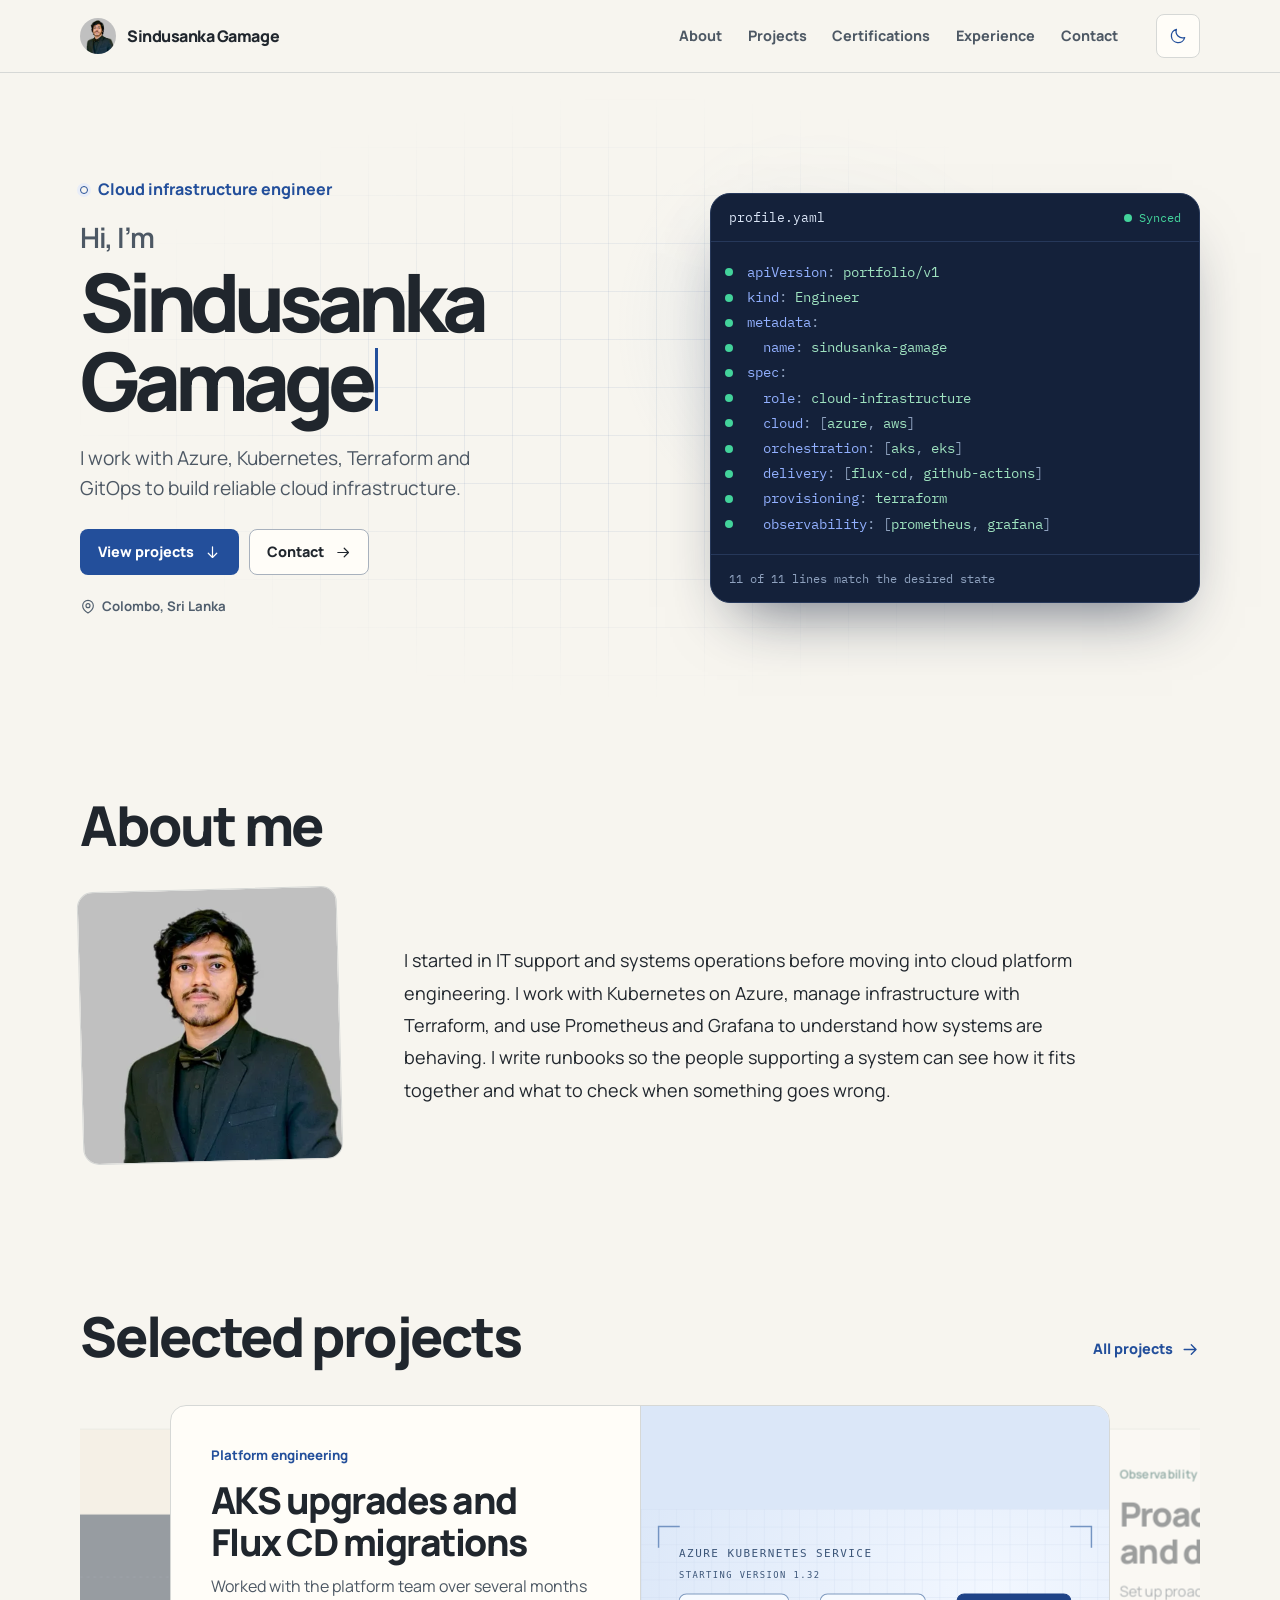
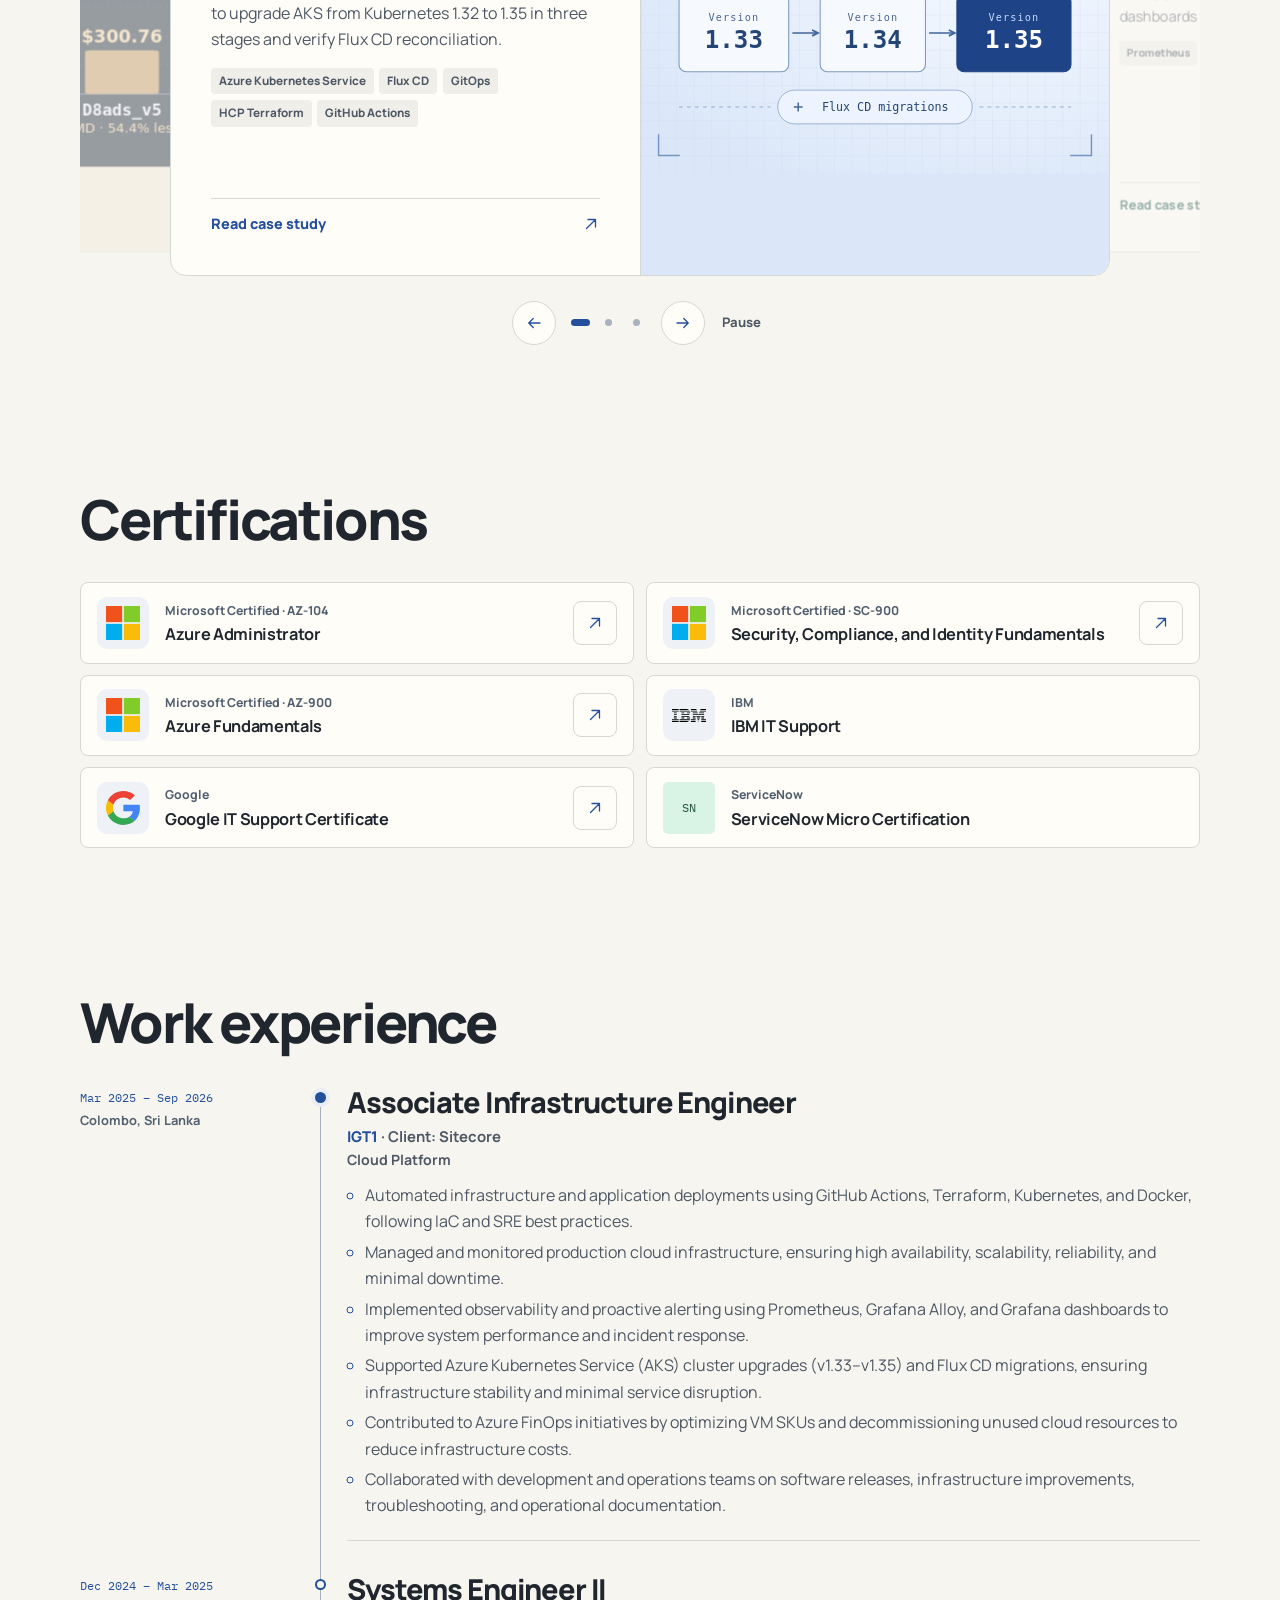
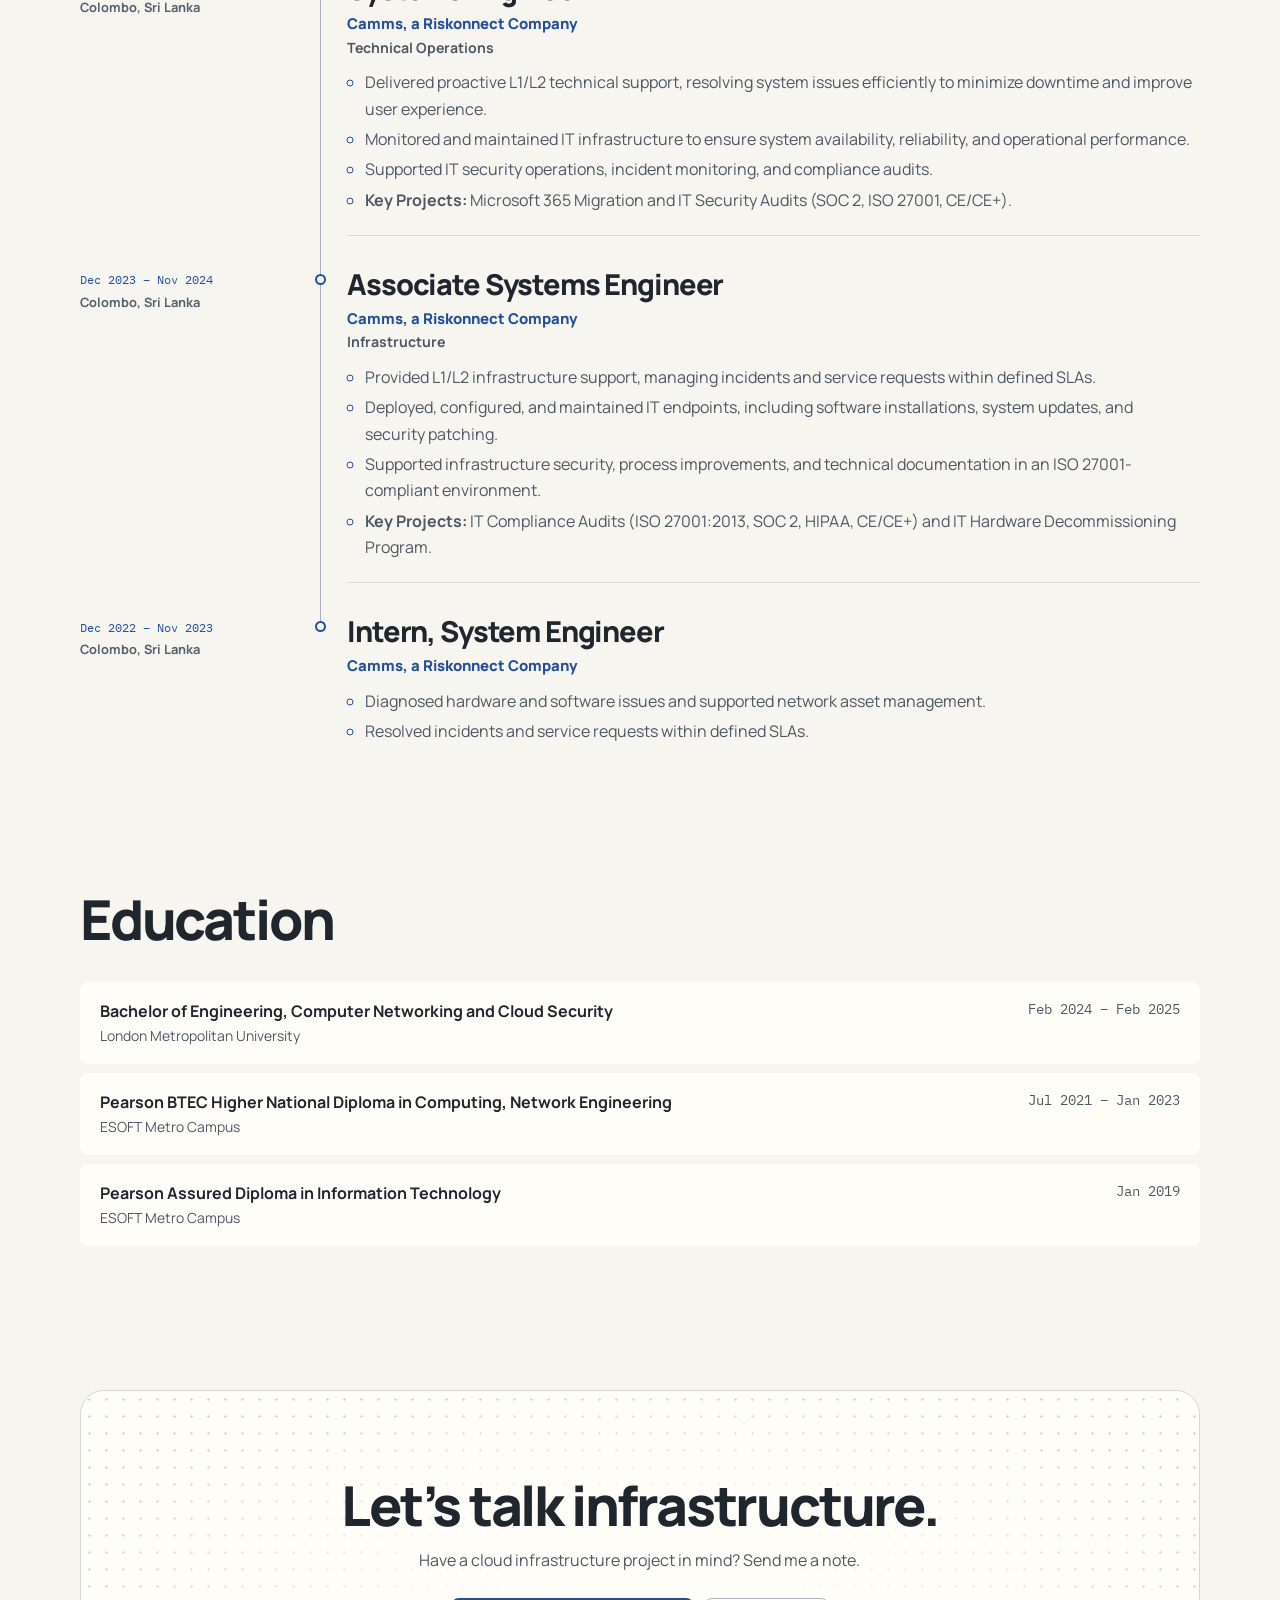
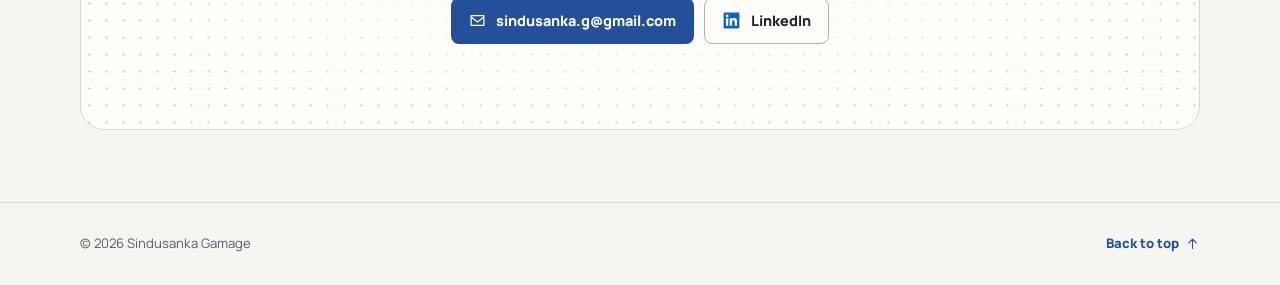
==== commit b05e3927: "Deploy portfolio from private source" ====
--- a/index.html
+++ b/index.html
@@ -5,4 +5,4 @@
           document.querySelector('meta[name="theme-color"]').content = '#121821';
         }
       } catch {}
-    </script><link rel="stylesheet" href="/_astro/Base.-T0BSl0a.css"><link rel="stylesheet" href="/_astro/index.Bq7iFJqW.css"></head><body><a class="skip-link" href="#main">Skip to content</a><header class="site-header"><div class="shell header-inner"><a class="brand" href="/" aria-label="Sindusanka Gamage — home"><img class="brand-mark" src="/about-portrait.webp" alt="" width="36" height="36"><span>Sindusanka Gamage</span></a><nav class="desktop-nav" aria-label="Primary"><a href="/#about">About</a><a href="/#projects">Projects</a><a href="/#certifications">Certifications</a><a href="/#experience">Experience</a><a href="/#contact">Contact</a></nav><div class="header-controls"><button type="button" class="icon-button theme-control" aria-label="Switch to dark mode" data-theme-toggle hidden><svg class="theme-moon" aria-hidden="true" width="18" height="18" viewBox="0 0 24 24" fill="none" stroke="currentColor" stroke-width="1.7" stroke-linecap="round" stroke-linejoin="round"><path d="M20.9 14.1A8.7 8.7 0 0 1 9.9 3.1 9 9 0 1 0 20.9 14.1Z"></path></svg><svg class="theme-sun" aria-hidden="true" width="18" height="18" viewBox="0 0 24 24" fill="none" stroke="currentColor" stroke-width="1.7" stroke-linecap="round" stroke-linejoin="round"><path d="M12 2v2m0 16v2M2 12h2m16 0h2M4.9 4.9l1.4 1.4m11.4 11.4 1.4 1.4m0-14.2-1.4 1.4M6.3 17.7l-1.4 1.4M16 12a4 4 0 1 1-8 0 4 4 0 0 1 8 0Z"></path></svg></button><details class="mobile-nav" data-mobile-menu><summary class="icon-button" aria-label="Navigation menu"><svg class="menu-open-icon" aria-hidden="true" width="18" height="18" viewBox="0 0 24 24" fill="none" stroke="currentColor" stroke-width="1.7" stroke-linecap="round" stroke-linejoin="round"><path d="M4 8h16M4 16h16"></path></svg><svg class="menu-close-icon" aria-hidden="true" width="18" height="18" viewBox="0 0 24 24" fill="none" stroke="currentColor" stroke-width="1.7" stroke-linecap="round" stroke-linejoin="round"><path d="m6 6 12 12M6 18 18 6"></path></svg></summary><nav aria-label="Primary"><a href="/#about">About</a><a href="/#projects">Projects</a><a href="/#certifications">Certifications</a><a href="/#experience">Experience</a><a href="/#contact">Contact</a></nav></details></div></div></header><script type="module">var e=document.querySelector(`[data-mobile-menu]`),t=e?.querySelector(`summary`);e?.querySelectorAll(`nav a`).forEach(n=>{n.addEventListener(`click`,()=>{e.open=!1,t?.focus({preventScroll:!0})})}),e?.addEventListener(`keydown`,n=>{n.key===`Escape`&&e.open&&(e.open=!1,t?.focus())});var n=document.querySelector(`[data-theme-toggle]`),r=document.documentElement,i=document.querySelector(`meta[name="theme-color"]`);if(n){let e=()=>{let e=r.dataset.theme===`dark`?`light`:`dark`;n.setAttribute(`aria-label`,`Switch to ${e} mode`)};e(),n.hidden=!1,n.addEventListener(`click`,()=>{let t=r.dataset.theme===`dark`?`light`:`dark`;r.dataset.theme=t,i&&(i.content=t===`dark`?`#121821`:`#f7f5ef`),e();try{localStorage.setItem(`portfolio-theme`,t)}catch{}})}</script><main id="main" tabindex="-1"><section class="shell hero" aria-labelledby="intro-heading"><div class="hero-grid-background" aria-hidden="true"></div><div class="hero-copy"><p class="eyebrow hero-eyebrow"><span aria-hidden="true"></span>Cloud infrastructure engineer</p><h1 id="intro-heading" aria-label="Hi, I’m Sindusanka Gamage"><span aria-hidden="true">Hi, I’m</span><strong class="name-line" aria-hidden="true">Sindusanka</strong><em class="name-line" aria-hidden="true">Gamage</em></h1><p class="hero-description">I work with Azure, Kubernetes, Terraform and GitOps to build reliable cloud infrastructure.</p><div class="hero-actions flex flex-wrap"><a class="button primary-button" href="#projects">View projects <svg aria-hidden="true" width="17" height="17" viewBox="0 0 24 24" fill="none" stroke="currentColor" stroke-width="1.7" stroke-linecap="round" stroke-linejoin="round"><path d="M12 4v15m-6-6 6 6 6-6"></path></svg></a><a class="button secondary-button" href="#contact">Contact <svg aria-hidden="true" width="17" height="17" viewBox="0 0 24 24" fill="none" stroke="currentColor" stroke-width="1.7" stroke-linecap="round" stroke-linejoin="round"><path d="M4 12h15m-6-6 6 6-6 6"></path></svg></a></div><p class="location"><svg aria-hidden="true" width="16" height="16" viewBox="0 0 24 24" fill="none" stroke="currentColor" stroke-width="1.7" stroke-linecap="round" stroke-linejoin="round"><path d="M20 10c0 6-8 11-8 11S4 16 4 10a8 8 0 0 1 16 0Zm-5 0a3 3 0 1 1-6 0 3 3 0 0 1 6 0Z"></path></svg> Colombo, Sri Lanka</p></div><figure class="manifest" aria-label="Profile YAML illustration" style="--line-count: 11" data-astro-cid-53fjrrnv><figcaption class="manifest-bar" data-astro-cid-53fjrrnv><span data-astro-cid-53fjrrnv>profile.yaml</span><span class="swap" data-astro-cid-53fjrrnv><span class="status status-pending pending" aria-hidden="true" data-astro-cid-53fjrrnv>Reconciling</span><span class="status status-synced settled" data-astro-cid-53fjrrnv>Synced</span></span></figcaption><ol class="manifest-lines" role="list" data-astro-cid-53fjrrnv><li class="manifest-line" style="--line-index: 0" data-astro-cid-53fjrrnv><span class="line-dot" aria-hidden="true" data-astro-cid-53fjrrnv></span><code class="line-text" data-astro-cid-53fjrrnv><span class="yaml-key" data-astro-cid-53fjrrnv>apiVersion</span><span class="yaml-punctuation" data-astro-cid-53fjrrnv>:</span><span class="yaml-value" data-astro-cid-53fjrrnv> portfolio/v1</span></code></li><li class="manifest-line" style="--line-index: 1" data-astro-cid-53fjrrnv><span class="line-dot" aria-hidden="true" data-astro-cid-53fjrrnv></span><code class="line-text" data-astro-cid-53fjrrnv><span class="yaml-key" data-astro-cid-53fjrrnv>kind</span><span class="yaml-punctuation" data-astro-cid-53fjrrnv>:</span><span class="yaml-value" data-astro-cid-53fjrrnv> Engineer</span></code></li><li class="manifest-line" style="--line-index: 2" data-astro-cid-53fjrrnv><span class="line-dot" aria-hidden="true" data-astro-cid-53fjrrnv></span><code class="line-text" data-astro-cid-53fjrrnv><span class="yaml-key" data-astro-cid-53fjrrnv>metadata</span><span class="yaml-punctuation" data-astro-cid-53fjrrnv>:</span></code></li><li class="manifest-line" style="--line-index: 3" data-astro-cid-53fjrrnv><span class="line-dot" aria-hidden="true" data-astro-cid-53fjrrnv></span><code class="line-text" data-astro-cid-53fjrrnv><span class="yaml-key" data-astro-cid-53fjrrnv>  name</span><span class="yaml-punctuation" data-astro-cid-53fjrrnv>:</span><span class="yaml-value" data-astro-cid-53fjrrnv> sindusanka-gamage</span></code></li><li class="manifest-line" style="--line-index: 4" data-astro-cid-53fjrrnv><span class="line-dot" aria-hidden="true" data-astro-cid-53fjrrnv></span><code class="line-text" data-astro-cid-53fjrrnv><span class="yaml-key" data-astro-cid-53fjrrnv>spec</span><span class="yaml-punctuation" data-astro-cid-53fjrrnv>:</span></code></li><li class="manifest-line" style="--line-index: 5" data-astro-cid-53fjrrnv><span class="line-dot" aria-hidden="true" data-astro-cid-53fjrrnv></span><code class="line-text" data-astro-cid-53fjrrnv><span class="yaml-key" data-astro-cid-53fjrrnv>  role</span><span class="yaml-punctuation" data-astro-cid-53fjrrnv>:</span><span class="yaml-value" data-astro-cid-53fjrrnv> cloud-infrastructure</span></code></li><li class="manifest-line" style="--line-index: 6" data-astro-cid-53fjrrnv><span class="line-dot" aria-hidden="true" data-astro-cid-53fjrrnv></span><code class="line-text" data-astro-cid-53fjrrnv><span class="yaml-key" data-astro-cid-53fjrrnv>  cloud</span><span class="yaml-punctuation" data-astro-cid-53fjrrnv>:</span><span class="yaml-punctuation" data-astro-cid-53fjrrnv> [</span><span class="yaml-value" data-astro-cid-53fjrrnv>azure</span><span class="yaml-punctuation" data-astro-cid-53fjrrnv>, </span><span class="yaml-value" data-astro-cid-53fjrrnv>aws</span><span class="yaml-punctuation" data-astro-cid-53fjrrnv>]</span></code></li><li class="manifest-line" style="--line-index: 7" data-astro-cid-53fjrrnv><span class="line-dot" aria-hidden="true" data-astro-cid-53fjrrnv></span><code class="line-text" data-astro-cid-53fjrrnv><span class="yaml-key" data-astro-cid-53fjrrnv>  orchestration</span><span class="yaml-punctuation" data-astro-cid-53fjrrnv>:</span><span class="yaml-punctuation" data-astro-cid-53fjrrnv> [</span><span class="yaml-value" data-astro-cid-53fjrrnv>aks</span><span class="yaml-punctuation" data-astro-cid-53fjrrnv>, </span><span class="yaml-value" data-astro-cid-53fjrrnv>eks</span><span class="yaml-punctuation" data-astro-cid-53fjrrnv>]</span></code></li><li class="manifest-line" style="--line-index: 8" data-astro-cid-53fjrrnv><span class="line-dot" aria-hidden="true" data-astro-cid-53fjrrnv></span><code class="line-text" data-astro-cid-53fjrrnv><span class="yaml-key" data-astro-cid-53fjrrnv>  delivery</span><span class="yaml-punctuation" data-astro-cid-53fjrrnv>:</span><span class="yaml-punctuation" data-astro-cid-53fjrrnv> [</span><span class="yaml-value" data-astro-cid-53fjrrnv>flux-cd</span><span class="yaml-punctuation" data-astro-cid-53fjrrnv>, </span><span class="yaml-value" data-astro-cid-53fjrrnv>github-actions</span><span class="yaml-punctuation" data-astro-cid-53fjrrnv>]</span></code></li><li class="manifest-line" style="--line-index: 9" data-astro-cid-53fjrrnv><span class="line-dot" aria-hidden="true" data-astro-cid-53fjrrnv></span><code class="line-text" data-astro-cid-53fjrrnv><span class="yaml-key" data-astro-cid-53fjrrnv>  provisioning</span><span class="yaml-punctuation" data-astro-cid-53fjrrnv>:</span><span class="yaml-value" data-astro-cid-53fjrrnv> terraform</span></code></li><li class="manifest-line" style="--line-index: 10" data-astro-cid-53fjrrnv><span class="line-dot" aria-hidden="true" data-astro-cid-53fjrrnv></span><code class="line-text" data-astro-cid-53fjrrnv><span class="yaml-key" data-astro-cid-53fjrrnv>  observability</span><span class="yaml-punctuation" data-astro-cid-53fjrrnv>:</span><span class="yaml-punctuation" data-astro-cid-53fjrrnv> [</span><span class="yaml-value" data-astro-cid-53fjrrnv>prometheus</span><span class="yaml-punctuation" data-astro-cid-53fjrrnv>, </span><span class="yaml-value" data-astro-cid-53fjrrnv>grafana</span><span class="yaml-punctuation" data-astro-cid-53fjrrnv>]</span></code></li></ol><div class="manifest-footer" data-astro-cid-53fjrrnv><span class="swap" data-astro-cid-53fjrrnv><span class="pending" aria-hidden="true" data-astro-cid-53fjrrnv>Applying 11 lines</span><span class="settled" data-astro-cid-53fjrrnv>11 of 11 lines match the desired state</span></span></div></figure></section><section class="shell page-section" id="about" aria-labelledby="about-heading"><div class="section-heading"><h2 id="about-heading">About me</h2></div><div class="about-grid"><div class="about-gallery" role="group" aria-label="About Me photos"><div class="about-photo-frame"><img src="/about-portrait.webp" alt="Portrait of Sindusanka Gamage" width="384" height="374" data-photo-active="true" loading="lazy" decoding="async"><img src="/about-photos/0094.webp" alt="Sindusanka Gamage beside a Microsoft sign" width="640" height="640" aria-hidden="true" loading="lazy" decoding="async"><img src="/about-photos/6865.webp" alt="Sindusanka Gamage working at a desk with a laptop and monitor" width="640" height="640" aria-hidden="true" loading="lazy" decoding="async"><img src="/about-photos/6495.webp" alt="Sindusanka Gamage in graduation robes holding a certificate tube" width="640" height="640" aria-hidden="true" loading="lazy" decoding="async"><button class="about-photo-next" type="button" data-photo-next aria-label="Show next photo" hidden></button></div><button class="carousel-pause about-photo-pause" type="button" data-photo-pause aria-label="Pause photo rotation" hidden>Pause</button><span class="sr-only" data-photo-status role="status"></span></div><p class="bio" id="stack">I started in IT support and systems operations before moving into cloud platform engineering. I work with Kubernetes on Azure, manage infrastructure with Terraform, and use Prometheus and Grafana to understand how systems are behaving. I write runbooks so the people supporting a system can see how it fits together and what to check when something goes wrong.</p></div></section><section class="shell page-section" id="projects" aria-labelledby="projects-heading"><div class="section-heading"><h2 id="projects-heading">Selected projects</h2><a href="/projects/" class="text-link section-link">All projects <svg aria-hidden="true" width="19" height="19" viewBox="0 0 24 24" fill="none" stroke="currentColor" stroke-width="1.7" stroke-linecap="round" stroke-linejoin="round"><path d="M4 12h15m-6-6 6 6-6 6"></path></svg></a></div><div class="project-grid" id="project-slides"><article class="project-card project-featured"><div class="project-content"><p class="project-meta"><span class="project-number">01</span>Platform engineering</p><h3>AKS upgrades and Flux CD migrations</h3><p class="project-summary">Worked with the platform team over several months to upgrade AKS from Kubernetes 1.32 to 1.35 in three stages and verify Flux CD reconciliation.</p><ul class="tags" aria-label="Technologies"><li>Azure Kubernetes Service</li><li>Flux CD</li><li>GitOps</li><li>HCP Terraform</li><li>GitHub Actions</li></ul><a class="project-link text-link" href="/projects/aks-upgrades-flux-migrations/" aria-label="Read case study: AKS upgrades and Flux CD migrations">Read case study <svg aria-hidden="true" width="18" height="18" viewBox="0 0 24 24" fill="none" stroke="currentColor" stroke-width="1.7" stroke-linecap="round" stroke-linejoin="round"><path d="M6 18 18 6M8 6h10v10"></path></svg></a></div><div class="project-media"><img src="/project-media/aks-upgrades-flux-migrations/aks-upgrade-sequence.svg" alt="Three AKS upgrades from 1.32 to 1.33, 1.34, and 1.35, with Flux CD on a separate track." width="640" height="360" loading="eager" decoding="async"></div></article><article class="project-card" data-tone="teal"><div class="project-content"><p class="project-meta"><span class="project-number">02</span>Observability</p><h3>Proactive alerting and dashboards</h3><p class="project-summary">Set up proactive alerting and built custom Grafana dashboards to make system health easier to see.</p><ul class="tags" aria-label="Technologies"><li>Prometheus</li><li>Grafana Alloy</li><li>Grafana</li></ul><a class="project-link text-link" href="/projects/proactive-alerting-dashboards/" aria-label="Read case study: Proactive alerting and dashboards">Read case study <svg aria-hidden="true" width="18" height="18" viewBox="0 0 24 24" fill="none" stroke="currentColor" stroke-width="1.7" stroke-linecap="round" stroke-linejoin="round"><path d="M6 18 18 6M8 6h10v10"></path></svg></a></div><div class="project-media"><img src="/project-media/proactive-alerting-dashboards/monitoring-flow.svg" alt="Monitoring flow diagram showing Grafana Alloy and Prometheus connected to alerts and Grafana dashboards." width="640" height="360" loading="lazy" decoding="async"></div></article><article class="project-card" data-tone="amber"><div class="project-content"><p class="project-meta"><span class="project-number">03</span>Cloud efficiency</p><h3>FinOps cost optimization</h3><p class="project-summary">Evaluated Intel and AMD VM options for Azure Kubernetes Service, supported SKU migrations, and decommissioned unused Azure resources. The comparison identified estimated per-node compute savings of 50–54%.</p><ul class="tags" aria-label="Technologies"><li>Azure Kubernetes Service</li><li>Azure Virtual Machines</li><li>Kubernetes</li><li>FinOps</li></ul><a class="project-link text-link" href="/projects/finops-cost-optimization/" aria-label="Read case study: FinOps cost optimization">Read case study <svg aria-hidden="true" width="18" height="18" viewBox="0 0 24 24" fill="none" stroke="currentColor" stroke-width="1.7" stroke-linecap="round" stroke-linejoin="round"><path d="M6 18 18 6M8 6h10v10"></path></svg></a></div><div class="project-media"><img src="/project-media/finops-cost-optimization/azure-resource-lifecycle.svg" alt="Azure resource lifecycle diagram showing two paths from a resource review: migrate legacy VM SKUs and retire unused resources." width="640" height="360" loading="lazy" decoding="async"></div></article></div><div class="carousel-controls" hidden><button class="icon-button" type="button" data-project-prev aria-label="Previous project" aria-controls="project-slides"><svg aria-hidden="true" width="18" height="18" viewBox="0 0 24 24" fill="none" stroke="currentColor" stroke-width="1.7" stroke-linecap="round" stroke-linejoin="round"><path d="M20 12H5m6 6-6-6 6-6"></path></svg></button><div class="carousel-dots" role="group" aria-label="Choose a project"><button class="carousel-dot" type="button" data-project-index="0" aria-label="Show AKS upgrades and Flux CD migrations" aria-controls="project-slides"></button><button class="carousel-dot" type="button" data-project-index="1" aria-label="Show Proactive alerting and dashboards" aria-controls="project-slides"></button><button class="carousel-dot" type="button" data-project-index="2" aria-label="Show FinOps cost optimization" aria-controls="project-slides"></button></div><button class="icon-button" type="button" data-project-next aria-label="Next project" aria-controls="project-slides"><svg aria-hidden="true" width="18" height="18" viewBox="0 0 24 24" fill="none" stroke="currentColor" stroke-width="1.7" stroke-linecap="round" stroke-linejoin="round"><path d="M4 12h15m-6-6 6 6-6 6"></path></svg></button><button class="carousel-pause" type="button" data-project-pause>Pause</button><span class="sr-only" data-project-status role="status"></span></div></section><section class="shell page-section" id="certifications" aria-labelledby="certifications-heading"><div class="section-heading"><h2 id="certifications-heading">Certifications</h2></div><ul class="credential-list"><li class="credential credential-verification"><span class="credential-mark vendor-mark" aria-hidden="true"><img src="/brand-marks/microsoft.svg" alt="" width="34" height="34" loading="lazy"></span><div><p class="credential-issuer">Microsoft Certified · AZ-104</p><h3>Azure Administrator</h3></div><a class="icon-button credential-link" href="https://learn.microsoft.com/en-us/users/sindusankagamage-5393/credentials/fe0afcee2a43fc0?sharingId=E54D55DA1693CB" aria-label="Verify Azure Administrator (AZ-104)" title="Verify certification"><svg aria-hidden="true" width="18" height="18" viewBox="0 0 24 24" fill="none" stroke="currentColor" stroke-width="1.7" stroke-linecap="round" stroke-linejoin="round"><path d="M6 18 18 6M8 6h10v10"></path></svg></a></li><li class="credential credential-verification"><span class="credential-mark vendor-mark" aria-hidden="true"><img src="/brand-marks/microsoft.svg" alt="" width="34" height="34" loading="lazy"></span><div><p class="credential-issuer">Microsoft Certified · SC-900</p><h3>Security, Compliance, and Identity Fundamentals</h3></div><a class="icon-button credential-link" href="https://learn.microsoft.com/api/credentials/share/en-us/SindusankaGamage-5393/10CE045014F07CF3?sharingId=E54D55DA1693CB" aria-label="Verify Security, Compliance, and Identity Fundamentals (SC-900)" title="Verify certification"><svg aria-hidden="true" width="18" height="18" viewBox="0 0 24 24" fill="none" stroke="currentColor" stroke-width="1.7" stroke-linecap="round" stroke-linejoin="round"><path d="M6 18 18 6M8 6h10v10"></path></svg></a></li><li class="credential credential-verification"><span class="credential-mark vendor-mark" aria-hidden="true"><img src="/brand-marks/microsoft.svg" alt="" width="34" height="34" loading="lazy"></span><div><p class="credential-issuer">Microsoft Certified · AZ-900</p><h3>Azure Fundamentals</h3></div><a class="icon-button credential-link" href="https://learn.microsoft.com/api/credentials/share/en-us/SindusankaGamage-5393/E93A1FEFFF891DFF?sharingId=E54D55DA1693CB" aria-label="Verify Azure Fundamentals (AZ-900)" title="Verify certification"><svg aria-hidden="true" width="18" height="18" viewBox="0 0 24 24" fill="none" stroke="currentColor" stroke-width="1.7" stroke-linecap="round" stroke-linejoin="round"><path d="M6 18 18 6M8 6h10v10"></path></svg></a></li><li class="credential"><span class="credential-mark vendor-mark" aria-hidden="true"><img src="/brand-marks/ibm.svg" alt="" width="34" height="34" loading="lazy"></span><div><p class="credential-issuer">IBM</p><h3>IBM IT Support</h3></div></li><li class="credential"><span class="credential-mark vendor-mark" aria-hidden="true"><img src="/brand-marks/google.svg" alt="" width="34" height="34" loading="lazy"></span><div><p class="credential-issuer">Google</p><h3>Google IT Support Certificate</h3></div><a class="icon-button credential-link" href="https://grow.google/certificates/it-support/" aria-label="Google IT Support Certificate issuer information" title="Issuer information"><svg aria-hidden="true" width="18" height="18" viewBox="0 0 24 24" fill="none" stroke="currentColor" stroke-width="1.7" stroke-linecap="round" stroke-linejoin="round"><path d="M6 18 18 6M8 6h10v10"></path></svg></a></li><li class="credential"><span class="credential-mark servicenow-mark" aria-hidden="true">SN</span><div><p class="credential-issuer">ServiceNow</p><h3>ServiceNow Micro Certification</h3></div></li></ul></section><section class="shell page-section" id="experience" aria-labelledby="experience-heading"><div class="section-heading"><h2 id="experience-heading">Work experience</h2></div><ol class="timeline"><li class="timeline-entry"><div class="job-date"><span><time datetime="2025-03">Mar 2025</time> – <time datetime="2026-09">Sep 2026</time></span><span>Colombo, Sri Lanka</span></div><div class="job-detail"><h3>Associate Infrastructure Engineer</h3><p class="job-employer">IGT1<span> · Client: Sitecore</span></p><p class="job-team">Cloud Platform</p><ul><li>Automated infrastructure and application deployments using GitHub Actions, Terraform, Kubernetes, and Docker, following IaC and SRE best practices.</li><li>Managed and monitored production cloud infrastructure, ensuring high availability, scalability, reliability, and minimal downtime.</li><li>Implemented observability and proactive alerting using Prometheus, Grafana Alloy, and Grafana dashboards to improve system performance and incident response.</li><li>Supported Azure Kubernetes Service (AKS) cluster upgrades (v1.33–v1.35) and Flux CD migrations, ensuring infrastructure stability and minimal service disruption.</li><li>Contributed to Azure FinOps initiatives by optimizing VM SKUs and decommissioning unused cloud resources to reduce infrastructure costs.</li><li>Collaborated with development and operations teams on software releases, infrastructure improvements, troubleshooting, and operational documentation.</li></ul></div></li><li class="timeline-entry"><div class="job-date"><span><time datetime="2024-12">Dec 2024</time> – <time datetime="2025-03">Mar 2025</time></span><span>Colombo, Sri Lanka</span></div><div class="job-detail"><h3>Systems Engineer II</h3><p class="job-employer">Camms, a Riskonnect Company</p><p class="job-team">Technical Operations</p><ul><li>Delivered proactive L1/L2 technical support, resolving system issues efficiently to minimize downtime and improve user experience.</li><li>Monitored and maintained IT infrastructure to ensure system availability, reliability, and operational performance.</li><li>Supported IT security operations, incident monitoring, and compliance audits.</li><li><strong>Key Projects:</strong> Microsoft 365 Migration and IT Security Audits (SOC 2, ISO 27001, CE/CE+).</li></ul></div></li><li class="timeline-entry"><div class="job-date"><span><time datetime="2023-12">Dec 2023</time> – <time datetime="2024-11">Nov 2024</time></span><span>Colombo, Sri Lanka</span></div><div class="job-detail"><h3>Associate Systems Engineer</h3><p class="job-employer">Camms, a Riskonnect Company</p><p class="job-team">Infrastructure</p><ul><li>Provided L1/L2 infrastructure support, managing incidents and service requests within defined SLAs.</li><li>Deployed, configured, and maintained IT endpoints, including software installations, system updates, and security patching.</li><li>Supported infrastructure security, process improvements, and technical documentation in an ISO 27001-compliant environment.</li><li><strong>Key Projects:</strong> IT Compliance Audits (ISO 27001:2013, SOC 2, HIPAA, CE/CE+) and IT Hardware Decommissioning Program.</li></ul></div></li><li class="timeline-entry"><div class="job-date"><span><time datetime="2022-12">Dec 2022</time> – <time datetime="2023-11">Nov 2023</time></span><span>Colombo, Sri Lanka</span></div><div class="job-detail"><h3>Intern, System Engineer</h3><p class="job-employer">Camms, a Riskonnect Company</p><ul><li>Diagnosed hardware and software issues and supported network asset management.</li><li>Resolved incidents and service requests within defined SLAs.</li></ul></div></li></ol></section><section class="shell page-section education" id="education" aria-labelledby="education-heading"><div class="section-heading"><h2 id="education-heading">Education</h2></div><ul><li><div><strong>Bachelor of Engineering, Computer Networking and Cloud Security</strong><p>London Metropolitan University</p></div><p class="education-date">Feb 2024 – Feb 2025</p></li><li><div><strong>Pearson BTEC Higher National Diploma in Computing, Network Engineering</strong><p>ESOFT Metro Campus</p></div><p class="education-date">Jul 2021 – Jan 2023</p></li><li><div><strong>Pearson Assured Diploma in Information Technology</strong><p>ESOFT Metro Campus</p></div><p class="education-date">Jan 2019</p></li></ul></section><section class="shell page-section contact-section" id="contact" aria-labelledby="contact-heading"><div class="contact-panel"><div><h2 id="contact-heading">Let’s talk infrastructure.</h2><p class="contact-description">Have a cloud infrastructure project in mind? Send me a note.</p></div><div class="contact-actions"><a class="button primary-button" href="mailto:sindusanka.g@gmail.com"><svg aria-hidden="true" width="17" height="17" viewBox="0 0 24 24" fill="none" stroke="currentColor" stroke-width="1.7" stroke-linecap="round" stroke-linejoin="round"><path d="M3 5h18v14H3zM3 7l9 7 9-7"></path></svg> sindusanka.g@gmail.com</a><a class="button secondary-button" href="https://www.linkedin.com/in/sindusanka-gamage/" rel="me"><svg class="linkedin-logo" aria-hidden="true" viewBox="0 0 24 24" fill="currentColor"><path d="M20.45 2H3.55C2.69 2 2 2.68 2 3.53v16.94C2 21.32 2.69 22 3.55 22h16.9c.86 0 1.55-.68 1.55-1.53V3.53C22 2.68 21.31 2 20.45 2ZM7.93 18.75H4.98V9.2h2.95v9.55ZM6.45 7.9a1.71 1.71 0 1 1 0-3.42 1.71 1.71 0 0 1 0 3.42ZM19 18.75h-2.95V14.1c0-1.11-.02-2.54-1.55-2.54-1.55 0-1.79 1.21-1.79 2.46v4.73H9.76V9.2h2.83v1.31h.04c.39-.74 1.36-1.52 2.79-1.52 2.99 0 3.54 1.97 3.54 4.53v5.23Z"></path></svg> LinkedIn</a></div></div></section></main><footer class="site-footer"><div class="shell footer-inner"><span>© 2026 Sindusanka Gamage</span><a href="#top">Back to top <svg aria-hidden="true" width="15" height="15" viewBox="0 0 24 24" fill="none" stroke="currentColor" stroke-width="1.7" stroke-linecap="round" stroke-linejoin="round"><path d="M12 20V5m-6 6 6-6 6 6"></path></svg></a></div></footer></body></html><script type="module" src="/_astro/index.astro_astro_type_script_index_0_lang.D-JlyvgF.js"></script>+    </script><link rel="stylesheet" href="/_astro/Base.CoAA3Rdn.css"><link rel="stylesheet" href="/_astro/index.Bq7iFJqW.css"></head><body><a class="skip-link" href="#main">Skip to content</a><header class="site-header"><div class="shell header-inner"><a class="brand" href="/" aria-label="Sindusanka Gamage — home"><img class="brand-mark" src="/about-portrait.webp" alt="" width="36" height="36"><span>Sindusanka Gamage</span></a><nav class="desktop-nav" aria-label="Primary"><a href="/#about">About</a><a href="/#projects">Projects</a><a href="/#certifications">Certifications</a><a href="/#experience">Experience</a><a href="/#contact">Contact</a></nav><div class="header-controls"><button type="button" class="icon-button theme-control" aria-label="Switch to dark mode" data-theme-toggle hidden><svg class="theme-moon" aria-hidden="true" width="18" height="18" viewBox="0 0 24 24" fill="none" stroke="currentColor" stroke-width="1.7" stroke-linecap="round" stroke-linejoin="round"><path d="M20.9 14.1A8.7 8.7 0 0 1 9.9 3.1 9 9 0 1 0 20.9 14.1Z"></path></svg><svg class="theme-sun" aria-hidden="true" width="18" height="18" viewBox="0 0 24 24" fill="none" stroke="currentColor" stroke-width="1.7" stroke-linecap="round" stroke-linejoin="round"><path d="M12 2v2m0 16v2M2 12h2m16 0h2M4.9 4.9l1.4 1.4m11.4 11.4 1.4 1.4m0-14.2-1.4 1.4M6.3 17.7l-1.4 1.4M16 12a4 4 0 1 1-8 0 4 4 0 0 1 8 0Z"></path></svg></button><details class="mobile-nav" data-mobile-menu><summary class="icon-button" aria-label="Navigation menu"><svg class="menu-open-icon" aria-hidden="true" width="18" height="18" viewBox="0 0 24 24" fill="none" stroke="currentColor" stroke-width="1.7" stroke-linecap="round" stroke-linejoin="round"><path d="M4 8h16M4 16h16"></path></svg><svg class="menu-close-icon" aria-hidden="true" width="18" height="18" viewBox="0 0 24 24" fill="none" stroke="currentColor" stroke-width="1.7" stroke-linecap="round" stroke-linejoin="round"><path d="m6 6 12 12M6 18 18 6"></path></svg></summary><nav aria-label="Primary"><a href="/#about">About</a><a href="/#projects">Projects</a><a href="/#certifications">Certifications</a><a href="/#experience">Experience</a><a href="/#contact">Contact</a></nav></details></div></div></header><script type="module">var e=document.querySelector(`[data-mobile-menu]`),t=e?.querySelector(`summary`);e?.querySelectorAll(`nav a`).forEach(n=>{n.addEventListener(`click`,()=>{e.open=!1,t?.focus({preventScroll:!0})})}),e?.addEventListener(`keydown`,n=>{n.key===`Escape`&&e.open&&(e.open=!1,t?.focus())});var n=document.querySelector(`[data-theme-toggle]`),r=document.documentElement,i=document.querySelector(`meta[name="theme-color"]`);if(n){let e=()=>{let e=r.dataset.theme===`dark`?`light`:`dark`;n.setAttribute(`aria-label`,`Switch to ${e} mode`)};e(),n.hidden=!1,n.addEventListener(`click`,()=>{let t=r.dataset.theme===`dark`?`light`:`dark`;r.dataset.theme=t,i&&(i.content=t===`dark`?`#121821`:`#f7f5ef`),e();try{localStorage.setItem(`portfolio-theme`,t)}catch{}})}</script><main id="main" tabindex="-1"><section class="shell hero" aria-labelledby="intro-heading"><div class="hero-grid-background" aria-hidden="true"></div><div class="hero-copy"><p class="eyebrow hero-eyebrow"><span aria-hidden="true"></span>Cloud infrastructure engineer</p><h1 id="intro-heading" aria-label="Hi, I’m Sindusanka Gamage"><span aria-hidden="true">Hi, I’m</span><strong class="name-line" aria-hidden="true">Sindusanka</strong><em class="name-line" aria-hidden="true">Gamage</em></h1><p class="hero-description">I work with Azure, Kubernetes, Terraform and GitOps to build reliable cloud infrastructure.</p><div class="hero-actions flex flex-wrap"><a class="button primary-button" href="#projects">View projects <svg aria-hidden="true" width="17" height="17" viewBox="0 0 24 24" fill="none" stroke="currentColor" stroke-width="1.7" stroke-linecap="round" stroke-linejoin="round"><path d="M12 4v15m-6-6 6 6 6-6"></path></svg></a><a class="button secondary-button" href="#contact">Contact <svg aria-hidden="true" width="17" height="17" viewBox="0 0 24 24" fill="none" stroke="currentColor" stroke-width="1.7" stroke-linecap="round" stroke-linejoin="round"><path d="M4 12h15m-6-6 6 6-6 6"></path></svg></a></div><p class="location"><svg aria-hidden="true" width="16" height="16" viewBox="0 0 24 24" fill="none" stroke="currentColor" stroke-width="1.7" stroke-linecap="round" stroke-linejoin="round"><path d="M20 10c0 6-8 11-8 11S4 16 4 10a8 8 0 0 1 16 0Zm-5 0a3 3 0 1 1-6 0 3 3 0 0 1 6 0Z"></path></svg> Colombo, Sri Lanka</p></div><figure class="manifest" aria-label="Profile YAML illustration" style="--line-count: 11" data-astro-cid-53fjrrnv><figcaption class="manifest-bar" data-astro-cid-53fjrrnv><span data-astro-cid-53fjrrnv>profile.yaml</span><span class="swap" data-astro-cid-53fjrrnv><span class="status status-pending pending" aria-hidden="true" data-astro-cid-53fjrrnv>Reconciling</span><span class="status status-synced settled" data-astro-cid-53fjrrnv>Synced</span></span></figcaption><ol class="manifest-lines" role="list" data-astro-cid-53fjrrnv><li class="manifest-line" style="--line-index: 0" data-astro-cid-53fjrrnv><span class="line-dot" aria-hidden="true" data-astro-cid-53fjrrnv></span><code class="line-text" data-astro-cid-53fjrrnv><span class="yaml-key" data-astro-cid-53fjrrnv>apiVersion</span><span class="yaml-punctuation" data-astro-cid-53fjrrnv>:</span><span class="yaml-value" data-astro-cid-53fjrrnv> portfolio/v1</span></code></li><li class="manifest-line" style="--line-index: 1" data-astro-cid-53fjrrnv><span class="line-dot" aria-hidden="true" data-astro-cid-53fjrrnv></span><code class="line-text" data-astro-cid-53fjrrnv><span class="yaml-key" data-astro-cid-53fjrrnv>kind</span><span class="yaml-punctuation" data-astro-cid-53fjrrnv>:</span><span class="yaml-value" data-astro-cid-53fjrrnv> Engineer</span></code></li><li class="manifest-line" style="--line-index: 2" data-astro-cid-53fjrrnv><span class="line-dot" aria-hidden="true" data-astro-cid-53fjrrnv></span><code class="line-text" data-astro-cid-53fjrrnv><span class="yaml-key" data-astro-cid-53fjrrnv>metadata</span><span class="yaml-punctuation" data-astro-cid-53fjrrnv>:</span></code></li><li class="manifest-line" style="--line-index: 3" data-astro-cid-53fjrrnv><span class="line-dot" aria-hidden="true" data-astro-cid-53fjrrnv></span><code class="line-text" data-astro-cid-53fjrrnv><span class="yaml-key" data-astro-cid-53fjrrnv>  name</span><span class="yaml-punctuation" data-astro-cid-53fjrrnv>:</span><span class="yaml-value" data-astro-cid-53fjrrnv> sindusanka-gamage</span></code></li><li class="manifest-line" style="--line-index: 4" data-astro-cid-53fjrrnv><span class="line-dot" aria-hidden="true" data-astro-cid-53fjrrnv></span><code class="line-text" data-astro-cid-53fjrrnv><span class="yaml-key" data-astro-cid-53fjrrnv>spec</span><span class="yaml-punctuation" data-astro-cid-53fjrrnv>:</span></code></li><li class="manifest-line" style="--line-index: 5" data-astro-cid-53fjrrnv><span class="line-dot" aria-hidden="true" data-astro-cid-53fjrrnv></span><code class="line-text" data-astro-cid-53fjrrnv><span class="yaml-key" data-astro-cid-53fjrrnv>  role</span><span class="yaml-punctuation" data-astro-cid-53fjrrnv>:</span><span class="yaml-value" data-astro-cid-53fjrrnv> cloud-infrastructure</span></code></li><li class="manifest-line" style="--line-index: 6" data-astro-cid-53fjrrnv><span class="line-dot" aria-hidden="true" data-astro-cid-53fjrrnv></span><code class="line-text" data-astro-cid-53fjrrnv><span class="yaml-key" data-astro-cid-53fjrrnv>  cloud</span><span class="yaml-punctuation" data-astro-cid-53fjrrnv>:</span><span class="yaml-punctuation" data-astro-cid-53fjrrnv> [</span><span class="yaml-value" data-astro-cid-53fjrrnv>azure</span><span class="yaml-punctuation" data-astro-cid-53fjrrnv>, </span><span class="yaml-value" data-astro-cid-53fjrrnv>aws</span><span class="yaml-punctuation" data-astro-cid-53fjrrnv>]</span></code></li><li class="manifest-line" style="--line-index: 7" data-astro-cid-53fjrrnv><span class="line-dot" aria-hidden="true" data-astro-cid-53fjrrnv></span><code class="line-text" data-astro-cid-53fjrrnv><span class="yaml-key" data-astro-cid-53fjrrnv>  orchestration</span><span class="yaml-punctuation" data-astro-cid-53fjrrnv>:</span><span class="yaml-punctuation" data-astro-cid-53fjrrnv> [</span><span class="yaml-value" data-astro-cid-53fjrrnv>aks</span><span class="yaml-punctuation" data-astro-cid-53fjrrnv>, </span><span class="yaml-value" data-astro-cid-53fjrrnv>eks</span><span class="yaml-punctuation" data-astro-cid-53fjrrnv>]</span></code></li><li class="manifest-line" style="--line-index: 8" data-astro-cid-53fjrrnv><span class="line-dot" aria-hidden="true" data-astro-cid-53fjrrnv></span><code class="line-text" data-astro-cid-53fjrrnv><span class="yaml-key" data-astro-cid-53fjrrnv>  delivery</span><span class="yaml-punctuation" data-astro-cid-53fjrrnv>:</span><span class="yaml-punctuation" data-astro-cid-53fjrrnv> [</span><span class="yaml-value" data-astro-cid-53fjrrnv>flux-cd</span><span class="yaml-punctuation" data-astro-cid-53fjrrnv>, </span><span class="yaml-value" data-astro-cid-53fjrrnv>github-actions</span><span class="yaml-punctuation" data-astro-cid-53fjrrnv>]</span></code></li><li class="manifest-line" style="--line-index: 9" data-astro-cid-53fjrrnv><span class="line-dot" aria-hidden="true" data-astro-cid-53fjrrnv></span><code class="line-text" data-astro-cid-53fjrrnv><span class="yaml-key" data-astro-cid-53fjrrnv>  provisioning</span><span class="yaml-punctuation" data-astro-cid-53fjrrnv>:</span><span class="yaml-value" data-astro-cid-53fjrrnv> terraform</span></code></li><li class="manifest-line" style="--line-index: 10" data-astro-cid-53fjrrnv><span class="line-dot" aria-hidden="true" data-astro-cid-53fjrrnv></span><code class="line-text" data-astro-cid-53fjrrnv><span class="yaml-key" data-astro-cid-53fjrrnv>  observability</span><span class="yaml-punctuation" data-astro-cid-53fjrrnv>:</span><span class="yaml-punctuation" data-astro-cid-53fjrrnv> [</span><span class="yaml-value" data-astro-cid-53fjrrnv>prometheus</span><span class="yaml-punctuation" data-astro-cid-53fjrrnv>, </span><span class="yaml-value" data-astro-cid-53fjrrnv>grafana</span><span class="yaml-punctuation" data-astro-cid-53fjrrnv>]</span></code></li></ol><div class="manifest-footer" data-astro-cid-53fjrrnv><span class="swap" data-astro-cid-53fjrrnv><span class="pending" aria-hidden="true" data-astro-cid-53fjrrnv>Applying 11 lines</span><span class="settled" data-astro-cid-53fjrrnv>11 of 11 lines match the desired state</span></span></div></figure></section><section class="shell page-section" id="about" aria-labelledby="about-heading"><div class="section-heading"><h2 id="about-heading">About me</h2></div><div class="about-grid"><div class="about-gallery" role="group" aria-label="About Me photos"><div class="about-photo-frame"><img src="/about-portrait.webp" alt="Portrait of Sindusanka Gamage" width="384" height="374" data-photo-active="true" loading="lazy" decoding="async"><img src="/about-photos/0094.webp" alt="Sindusanka Gamage beside a Microsoft sign" width="640" height="640" aria-hidden="true" loading="lazy" decoding="async"><img src="/about-photos/6865.webp" alt="Sindusanka Gamage working at a desk with a laptop and monitor" width="640" height="640" aria-hidden="true" loading="lazy" decoding="async"><img src="/about-photos/6495.webp" alt="Sindusanka Gamage in graduation robes holding a certificate tube" width="640" height="640" aria-hidden="true" loading="lazy" decoding="async"><button class="about-photo-next" type="button" data-photo-next aria-label="Show next photo" hidden></button></div><button class="carousel-pause about-photo-pause" type="button" data-photo-pause aria-label="Pause photo rotation" hidden>Pause</button><span class="sr-only" data-photo-status role="status"></span></div><p class="bio" id="stack">I started in IT support and systems operations before moving into cloud platform engineering. I work with Kubernetes on Azure, manage infrastructure with Terraform, and use Prometheus and Grafana to understand how systems are behaving. I write runbooks so the people supporting a system can see how it fits together and what to check when something goes wrong.</p></div></section><section class="shell page-section" id="projects" aria-labelledby="projects-heading"><div class="section-heading"><h2 id="projects-heading">Selected projects</h2><a href="/projects/" class="text-link section-link">All projects <svg aria-hidden="true" width="19" height="19" viewBox="0 0 24 24" fill="none" stroke="currentColor" stroke-width="1.7" stroke-linecap="round" stroke-linejoin="round"><path d="M4 12h15m-6-6 6 6-6 6"></path></svg></a></div><div class="project-grid" id="project-slides"><article class="project-card project-featured"><div class="project-content"><p class="project-meta"><span class="project-number">01</span>Platform engineering</p><h3>AKS upgrades and Flux CD migrations</h3><p class="project-summary">Worked with the platform team over several months to upgrade AKS from Kubernetes 1.32 to 1.35 in three stages and verify Flux CD reconciliation.</p><ul class="tags" aria-label="Technologies"><li>Azure Kubernetes Service</li><li>Flux CD</li><li>GitOps</li><li>HCP Terraform</li><li>GitHub Actions</li></ul><a class="project-link text-link" href="/projects/aks-upgrades-flux-migrations/" aria-label="Read case study: AKS upgrades and Flux CD migrations">Read case study <svg aria-hidden="true" width="18" height="18" viewBox="0 0 24 24" fill="none" stroke="currentColor" stroke-width="1.7" stroke-linecap="round" stroke-linejoin="round"><path d="M6 18 18 6M8 6h10v10"></path></svg></a></div><div class="project-media"><img src="/project-media/aks-upgrades-flux-migrations/aks-upgrade-sequence.svg" alt="Three AKS upgrades from 1.32 to 1.33, 1.34, and 1.35, with Flux CD on a separate track." width="640" height="360" loading="eager" decoding="async"></div></article><article class="project-card" data-tone="teal"><div class="project-content"><p class="project-meta"><span class="project-number">02</span>Observability</p><h3>Proactive alerting and dashboards</h3><p class="project-summary">Set up proactive alerting and built custom Grafana dashboards to make system health easier to see.</p><ul class="tags" aria-label="Technologies"><li>Prometheus</li><li>Grafana Alloy</li><li>Grafana</li></ul><a class="project-link text-link" href="/projects/proactive-alerting-dashboards/" aria-label="Read case study: Proactive alerting and dashboards">Read case study <svg aria-hidden="true" width="18" height="18" viewBox="0 0 24 24" fill="none" stroke="currentColor" stroke-width="1.7" stroke-linecap="round" stroke-linejoin="round"><path d="M6 18 18 6M8 6h10v10"></path></svg></a></div><div class="project-media"><img src="/project-media/proactive-alerting-dashboards/monitoring-flow.svg" alt="Monitoring flow diagram showing Grafana Alloy and Prometheus connected to alerts and Grafana dashboards." width="640" height="360" loading="lazy" decoding="async"></div></article><article class="project-card" data-tone="amber"><div class="project-content"><p class="project-meta"><span class="project-number">03</span>Cloud efficiency</p><h3>FinOps cost optimization</h3><p class="project-summary">Evaluated Intel and AMD VM options for Azure Kubernetes Service, supported SKU migrations, and decommissioned unused Azure resources. The comparison identified estimated per-node compute savings of 50–54%.</p><ul class="tags" aria-label="Technologies"><li>Azure Kubernetes Service</li><li>Azure Virtual Machines</li><li>Kubernetes</li><li>FinOps</li></ul><a class="project-link text-link" href="/projects/finops-cost-optimization/" aria-label="Read case study: FinOps cost optimization">Read case study <svg aria-hidden="true" width="18" height="18" viewBox="0 0 24 24" fill="none" stroke="currentColor" stroke-width="1.7" stroke-linecap="round" stroke-linejoin="round"><path d="M6 18 18 6M8 6h10v10"></path></svg></a></div><div class="project-media"><img src="/project-media/finops-cost-optimization/azure-resource-lifecycle.svg" alt="Estimated monthly compute cost per AKS node in USD. Original Intel D16d_v5, $659.92, baseline. Smaller Intel D8d_v5, $329.96, 50.0% lower. Proposed AMD D8ads_v5, $300.76, 54.4% lower." width="640" height="385" loading="lazy" decoding="async"></div></article></div><div class="carousel-controls" hidden><button class="icon-button" type="button" data-project-prev aria-label="Previous project" aria-controls="project-slides"><svg aria-hidden="true" width="18" height="18" viewBox="0 0 24 24" fill="none" stroke="currentColor" stroke-width="1.7" stroke-linecap="round" stroke-linejoin="round"><path d="M20 12H5m6 6-6-6 6-6"></path></svg></button><div class="carousel-dots" role="group" aria-label="Choose a project"><button class="carousel-dot" type="button" data-project-index="0" aria-label="Show AKS upgrades and Flux CD migrations" aria-controls="project-slides"></button><button class="carousel-dot" type="button" data-project-index="1" aria-label="Show Proactive alerting and dashboards" aria-controls="project-slides"></button><button class="carousel-dot" type="button" data-project-index="2" aria-label="Show FinOps cost optimization" aria-controls="project-slides"></button></div><button class="icon-button" type="button" data-project-next aria-label="Next project" aria-controls="project-slides"><svg aria-hidden="true" width="18" height="18" viewBox="0 0 24 24" fill="none" stroke="currentColor" stroke-width="1.7" stroke-linecap="round" stroke-linejoin="round"><path d="M4 12h15m-6-6 6 6-6 6"></path></svg></button><button class="carousel-pause" type="button" data-project-pause>Pause</button><span class="sr-only" data-project-status role="status"></span></div></section><section class="shell page-section" id="certifications" aria-labelledby="certifications-heading"><div class="section-heading"><h2 id="certifications-heading">Certifications</h2></div><ul class="credential-list"><li class="credential credential-verification"><span class="credential-mark vendor-mark" aria-hidden="true"><img src="/brand-marks/microsoft.svg" alt="" width="34" height="34" loading="lazy"></span><div><p class="credential-issuer">Microsoft Certified · AZ-104</p><h3>Azure Administrator</h3></div><a class="icon-button credential-link" href="https://learn.microsoft.com/en-us/users/sindusankagamage-5393/credentials/fe0afcee2a43fc0?sharingId=E54D55DA1693CB" aria-label="Verify Azure Administrator (AZ-104)" title="Verify certification"><svg aria-hidden="true" width="18" height="18" viewBox="0 0 24 24" fill="none" stroke="currentColor" stroke-width="1.7" stroke-linecap="round" stroke-linejoin="round"><path d="M6 18 18 6M8 6h10v10"></path></svg></a></li><li class="credential credential-verification"><span class="credential-mark vendor-mark" aria-hidden="true"><img src="/brand-marks/microsoft.svg" alt="" width="34" height="34" loading="lazy"></span><div><p class="credential-issuer">Microsoft Certified · SC-900</p><h3>Security, Compliance, and Identity Fundamentals</h3></div><a class="icon-button credential-link" href="https://learn.microsoft.com/api/credentials/share/en-us/SindusankaGamage-5393/10CE045014F07CF3?sharingId=E54D55DA1693CB" aria-label="Verify Security, Compliance, and Identity Fundamentals (SC-900)" title="Verify certification"><svg aria-hidden="true" width="18" height="18" viewBox="0 0 24 24" fill="none" stroke="currentColor" stroke-width="1.7" stroke-linecap="round" stroke-linejoin="round"><path d="M6 18 18 6M8 6h10v10"></path></svg></a></li><li class="credential credential-verification"><span class="credential-mark vendor-mark" aria-hidden="true"><img src="/brand-marks/microsoft.svg" alt="" width="34" height="34" loading="lazy"></span><div><p class="credential-issuer">Microsoft Certified · AZ-900</p><h3>Azure Fundamentals</h3></div><a class="icon-button credential-link" href="https://learn.microsoft.com/api/credentials/share/en-us/SindusankaGamage-5393/E93A1FEFFF891DFF?sharingId=E54D55DA1693CB" aria-label="Verify Azure Fundamentals (AZ-900)" title="Verify certification"><svg aria-hidden="true" width="18" height="18" viewBox="0 0 24 24" fill="none" stroke="currentColor" stroke-width="1.7" stroke-linecap="round" stroke-linejoin="round"><path d="M6 18 18 6M8 6h10v10"></path></svg></a></li><li class="credential"><span class="credential-mark vendor-mark" aria-hidden="true"><img src="/brand-marks/ibm.svg" alt="" width="34" height="34" loading="lazy"></span><div><p class="credential-issuer">IBM</p><h3>IBM IT Support</h3></div></li><li class="credential"><span class="credential-mark vendor-mark" aria-hidden="true"><img src="/brand-marks/google.svg" alt="" width="34" height="34" loading="lazy"></span><div><p class="credential-issuer">Google</p><h3>Google IT Support Certificate</h3></div><a class="icon-button credential-link" href="https://grow.google/certificates/it-support/" aria-label="Google IT Support Certificate issuer information" title="Issuer information"><svg aria-hidden="true" width="18" height="18" viewBox="0 0 24 24" fill="none" stroke="currentColor" stroke-width="1.7" stroke-linecap="round" stroke-linejoin="round"><path d="M6 18 18 6M8 6h10v10"></path></svg></a></li><li class="credential"><span class="credential-mark servicenow-mark" aria-hidden="true">SN</span><div><p class="credential-issuer">ServiceNow</p><h3>ServiceNow Micro Certification</h3></div></li></ul></section><section class="shell page-section" id="experience" aria-labelledby="experience-heading"><div class="section-heading"><h2 id="experience-heading">Work experience</h2></div><ol class="timeline"><li class="timeline-entry"><div class="job-date"><span><time datetime="2025-03">Mar 2025</time> – <time datetime="2026-09">Sep 2026</time></span><span>Colombo, Sri Lanka</span></div><div class="job-detail"><h3>Associate Infrastructure Engineer</h3><p class="job-employer">IGT1<span> · Client: Sitecore</span></p><p class="job-team">Cloud Platform</p><ul><li>Automated infrastructure and application deployments using GitHub Actions, Terraform, Kubernetes, and Docker, following IaC and SRE best practices.</li><li>Managed and monitored production cloud infrastructure, ensuring high availability, scalability, reliability, and minimal downtime.</li><li>Implemented observability and proactive alerting using Prometheus, Grafana Alloy, and Grafana dashboards to improve system performance and incident response.</li><li>Supported Azure Kubernetes Service (AKS) cluster upgrades (v1.33–v1.35) and Flux CD migrations, ensuring infrastructure stability and minimal service disruption.</li><li>Contributed to Azure FinOps initiatives by optimizing VM SKUs and decommissioning unused cloud resources to reduce infrastructure costs.</li><li>Collaborated with development and operations teams on software releases, infrastructure improvements, troubleshooting, and operational documentation.</li></ul></div></li><li class="timeline-entry"><div class="job-date"><span><time datetime="2024-12">Dec 2024</time> – <time datetime="2025-03">Mar 2025</time></span><span>Colombo, Sri Lanka</span></div><div class="job-detail"><h3>Systems Engineer II</h3><p class="job-employer">Camms, a Riskonnect Company</p><p class="job-team">Technical Operations</p><ul><li>Delivered proactive L1/L2 technical support, resolving system issues efficiently to minimize downtime and improve user experience.</li><li>Monitored and maintained IT infrastructure to ensure system availability, reliability, and operational performance.</li><li>Supported IT security operations, incident monitoring, and compliance audits.</li><li><strong>Key Projects:</strong> Microsoft 365 Migration and IT Security Audits (SOC 2, ISO 27001, CE/CE+).</li></ul></div></li><li class="timeline-entry"><div class="job-date"><span><time datetime="2023-12">Dec 2023</time> – <time datetime="2024-11">Nov 2024</time></span><span>Colombo, Sri Lanka</span></div><div class="job-detail"><h3>Associate Systems Engineer</h3><p class="job-employer">Camms, a Riskonnect Company</p><p class="job-team">Infrastructure</p><ul><li>Provided L1/L2 infrastructure support, managing incidents and service requests within defined SLAs.</li><li>Deployed, configured, and maintained IT endpoints, including software installations, system updates, and security patching.</li><li>Supported infrastructure security, process improvements, and technical documentation in an ISO 27001-compliant environment.</li><li><strong>Key Projects:</strong> IT Compliance Audits (ISO 27001:2013, SOC 2, HIPAA, CE/CE+) and IT Hardware Decommissioning Program.</li></ul></div></li><li class="timeline-entry"><div class="job-date"><span><time datetime="2022-12">Dec 2022</time> – <time datetime="2023-11">Nov 2023</time></span><span>Colombo, Sri Lanka</span></div><div class="job-detail"><h3>Intern, System Engineer</h3><p class="job-employer">Camms, a Riskonnect Company</p><ul><li>Diagnosed hardware and software issues and supported network asset management.</li><li>Resolved incidents and service requests within defined SLAs.</li></ul></div></li></ol></section><section class="shell page-section education" id="education" aria-labelledby="education-heading"><div class="section-heading"><h2 id="education-heading">Education</h2></div><ul><li><div><strong>Bachelor of Engineering, Computer Networking and Cloud Security</strong><p>London Metropolitan University</p></div><p class="education-date">Feb 2024 – Feb 2025</p></li><li><div><strong>Pearson BTEC Higher National Diploma in Computing, Network Engineering</strong><p>ESOFT Metro Campus</p></div><p class="education-date">Jul 2021 – Jan 2023</p></li><li><div><strong>Pearson Assured Diploma in Information Technology</strong><p>ESOFT Metro Campus</p></div><p class="education-date">Jan 2019</p></li></ul></section><section class="shell page-section contact-section" id="contact" aria-labelledby="contact-heading"><div class="contact-panel"><div><h2 id="contact-heading">Let’s talk infrastructure.</h2><p class="contact-description">Have a cloud infrastructure project in mind? Send me a note.</p></div><div class="contact-actions"><a class="button primary-button" href="mailto:sindusanka.g@gmail.com"><svg aria-hidden="true" width="17" height="17" viewBox="0 0 24 24" fill="none" stroke="currentColor" stroke-width="1.7" stroke-linecap="round" stroke-linejoin="round"><path d="M3 5h18v14H3zM3 7l9 7 9-7"></path></svg> sindusanka.g@gmail.com</a><a class="button secondary-button" href="https://www.linkedin.com/in/sindusanka-gamage/" rel="me"><svg class="linkedin-logo" aria-hidden="true" viewBox="0 0 24 24" fill="currentColor"><path d="M20.45 2H3.55C2.69 2 2 2.68 2 3.53v16.94C2 21.32 2.69 22 3.55 22h16.9c.86 0 1.55-.68 1.55-1.53V3.53C22 2.68 21.31 2 20.45 2ZM7.93 18.75H4.98V9.2h2.95v9.55ZM6.45 7.9a1.71 1.71 0 1 1 0-3.42 1.71 1.71 0 0 1 0 3.42ZM19 18.75h-2.95V14.1c0-1.11-.02-2.54-1.55-2.54-1.55 0-1.79 1.21-1.79 2.46v4.73H9.76V9.2h2.83v1.31h.04c.39-.74 1.36-1.52 2.79-1.52 2.99 0 3.54 1.97 3.54 4.53v5.23Z"></path></svg> LinkedIn</a></div></div></section></main><footer class="site-footer"><div class="shell footer-inner"><span>© 2026 Sindusanka Gamage</span><a href="#top">Back to top <svg aria-hidden="true" width="15" height="15" viewBox="0 0 24 24" fill="none" stroke="currentColor" stroke-width="1.7" stroke-linecap="round" stroke-linejoin="round"><path d="M12 20V5m-6 6 6-6 6 6"></path></svg></a></div></footer></body></html><script type="module" src="/_astro/index.astro_astro_type_script_index_0_lang.D-JlyvgF.js"></script>
--- a/_astro/Base.CoAA3Rdn.css
+++ b/_astro/Base.CoAA3Rdn.css
@@ -0,0 +1 @@
+@font-face{font-family:IBM Plex Mono;font-style:normal;font-display:swap;font-weight:400;src:url(/_astro/ibm-plex-mono-latin-400-normal.DMJ8VG8y.woff2)format("woff2"),url(/_astro/ibm-plex-mono-latin-400-normal.CvHOgSBP.woff)format("woff")}@layer properties{@supports (((-webkit-hyphens:none)) and (not (margin-trim:block))) or ((-moz-orient:inline) and (not (color:rgb(from red r g b)))){*,:before,:after,::backdrop{--tw-rotate-x:initial;--tw-rotate-y:initial;--tw-rotate-z:initial;--tw-skew-x:initial;--tw-skew-y:initial;--tw-border-style:solid;--tw-outline-style:solid;--tw-ease:initial}}}@layer theme{:root,:host{--ease-out:cubic-bezier(0, 0, .2, 1);--default-transition-duration:.15s;--default-transition-timing-function:cubic-bezier(.4, 0, .2, 1)}}@layer utilities{.\!visible{visibility:visible!important}.visible{visibility:visible}.sr-only{clip-path:inset(50%);white-space:nowrap;border-width:0;width:1px;height:1px;margin:-1px;padding:0;position:absolute;overflow:hidden}.static{position:static}.block{display:block}.flex{display:flex}.grid{display:grid}.hidden{display:none}.inline{display:inline}.table{display:table}.transform{transform:var(--tw-rotate-x, ) var(--tw-rotate-y, ) var(--tw-rotate-z, ) var(--tw-skew-x, ) var(--tw-skew-y, )}.resize{resize:both}.flex-wrap{flex-wrap:wrap}.border{border-style:var(--tw-border-style);border-width:1px}.outline{outline-style:var(--tw-outline-style);outline-width:1px}.transition{transition-property:color,background-color,border-color,outline-color,text-decoration-color,fill,stroke,--tw-gradient-from,--tw-gradient-via,--tw-gradient-to,opacity,box-shadow,transform,translate,scale,rotate,filter,-webkit-backdrop-filter,backdrop-filter,display,content-visibility,overlay,pointer-events;transition-timing-function:var(--tw-ease,var(--default-transition-timing-function));transition-duration:var(--tw-duration,var(--default-transition-duration))}.ease-out{--tw-ease:var(--ease-out);transition-timing-function:var(--ease-out)}}@font-face{font-family:Manrope Variable;src:url(/_astro/manrope-latin-wght-normal.DHIcAJRg.woff2)format("woff2");font-display:swap;font-style:normal;font-weight:200 800}:root{color-scheme:light;--canvas:light-dark(#f7f5ef,#121821);--surface:light-dark(#fffdf8,#1a2330);--surface-soft:light-dark(#efeee8,#1f2b3a);--ink:light-dark(#20262d,#edf2f9);--muted:light-dark(#4d5864,#b2c0d1);--quiet:light-dark(#515f6e,#a5b6ca);--border:light-dark(#d6d8d6,#344459);--strong-border:light-dark(#a8b1bd,#61748c);--accent:light-dark(#234f9b,#a3c4ff);--accent-soft:light-dark(#e8edf8,#283a57);--button-bg:light-dark(#234f9b,#a3c4ff);--button-text:light-dark(#fff,#142644);--focus:light-dark(#164eab,#b7d2ff);--shadow:light-dark(#18294216,#0004);--mono:"IBM Plex Mono", ui-monospace, monospace;--body-font:"Manrope Variable", system-ui, sans-serif;--shell:1120px;--gutter:clamp(1.125rem, 5vw, 4rem);scroll-behavior:smooth;scroll-padding-top:5.5rem}:root[data-theme=dark]{color-scheme:dark}*,:before,:after{box-sizing:border-box}body{background:var(--canvas);color:var(--ink);font:400 1rem/1.65 var(--body-font);margin:0}h1,h2,h3,p,figure,pre,dl,dd{margin:0}h1,h2,h3{letter-spacing:-.04em;line-height:1.12}a{color:inherit}img{max-width:100%;height:auto;display:block}button{font:inherit}[hidden]{display:none!important}:focus-visible{outline:3px solid var(--focus);outline-offset:4px}::selection{background:var(--accent);color:var(--button-text)}.shell{width:min(calc(100% - var(--gutter) * 2), var(--shell));margin-inline:auto}.skip-link{z-index:10;top:.75rem;left:var(--gutter);background:var(--surface);color:var(--accent);border:1px solid var(--strong-border);border-radius:7px;padding:.6rem .9rem;position:fixed;transform:translateY(-180%)}.skip-link:focus{transform:none}#main:focus{outline:none}.site-header{z-index:5;border-bottom:1px solid var(--border);background:var(--canvas);position:sticky;inset-block-start:0}.header-inner{align-items:center;gap:clamp(1.25rem,3vw,2.5rem);min-height:72px;display:flex}.brand{letter-spacing:-.03em;flex:none;align-items:center;gap:.7rem;font-weight:800;text-decoration:none;display:inline-flex}.brand-mark{object-fit:cover;object-position:center 22%;border-radius:50%;width:36px;height:36px}.desktop-nav{align-items:center;gap:clamp(.75rem,2vw,1.65rem);margin-left:auto;display:flex}.desktop-nav a,.mobile-nav nav a{color:var(--muted);font-size:.9rem;font-weight:750;text-decoration:none}.desktop-nav a{padding-block:.6rem}.desktop-nav a:hover,.mobile-nav nav a:hover{color:var(--accent);text-underline-offset:.3em;text-decoration:underline}.header-controls{align-items:center;gap:.45rem;display:flex}.theme-control .theme-sun,:root[data-theme=dark] .theme-moon{display:none}:root[data-theme=dark] .theme-sun{display:block}.icon-button{border:1px solid var(--border);background:var(--surface);width:44px;height:44px;color:var(--accent);cursor:pointer;border-radius:8px;flex:none;place-items:center;padding:0;text-decoration:none;transition:background-color .16s,border-color .16s;display:inline-grid}.icon-button:hover{border-color:var(--strong-border);background:var(--accent-soft)}.mobile-nav,.mobile-nav .menu-close-icon,.mobile-nav[open] .menu-open-icon{display:none}.mobile-nav[open] .menu-close-icon{display:block}.mobile-nav summary{list-style:none}.mobile-nav summary::-webkit-details-marker{display:none}.hero{grid-template-columns:minmax(0,1.13fr) minmax(0,1fr);align-items:center;gap:clamp(1.75rem,6vw,5rem);padding-block:clamp(4rem,6.7vw,6.15rem);display:grid}.eyebrow{font:400 .73rem/1.5 var(--mono);letter-spacing:.105em;text-transform:uppercase}.hero-eyebrow{color:var(--accent);align-items:center;gap:.6rem;margin-bottom:1.4rem;display:flex}.hero-eyebrow span{border:1px solid var(--accent);width:8px;height:8px;box-shadow:0 0 0 3px var(--accent-soft);border-radius:50%}.hero h1{letter-spacing:-.075em;font-size:clamp(3.25rem,6.3vw,5.75rem);font-weight:800;line-height:.98}.hero h1 span{color:var(--muted);letter-spacing:-.045em;margin-bottom:.65rem;font-size:clamp(1.25rem,2.5vw,1.75rem);font-weight:650;display:block}.hero h1 em{color:var(--accent);font-style:normal;display:block}.hero-description{max-width:34ch;color:var(--muted);margin-top:1.45rem;font-size:clamp(1.05rem,1.7vw,1.2rem);line-height:1.58}.hero-actions{gap:.65rem;margin-top:1.6rem}.button{border:1px solid #0000;border-radius:8px;justify-content:center;align-items:center;gap:.65rem;min-height:46px;padding:.62rem 1.05rem;font-size:.9rem;font-weight:800;text-decoration:none;transition:background-color .16s,border-color .16s,box-shadow .16s;display:inline-flex}.primary-button{background:var(--button-bg);color:var(--button-text)}.primary-button:hover{box-shadow:0 4px 12px var(--shadow);background:light-dark(#193c7a,#c2d8ff)}.secondary-button{border-color:var(--strong-border);background:var(--surface);color:var(--ink)}.secondary-button:hover{background:var(--accent-soft);border-color:var(--accent)}.location{color:var(--quiet);align-items:center;gap:.4rem;margin-top:1.3rem;font-size:.83rem;font-weight:700;display:flex}.page-section{border-top:1px solid var(--border);padding-block:clamp(2.5rem,6vw,4.5rem)}.section-heading{justify-content:space-between;align-items:end;gap:1rem;margin-bottom:clamp(1.15rem,3vw,2rem);display:flex}.section-index{color:var(--accent);margin-bottom:.55rem}.section-heading h2,.contact-panel h2{font-size:clamp(2.15rem,4.3vw,3.45rem);font-weight:800}.text-link{color:var(--accent);align-items:center;gap:.5rem;font-size:.9rem;font-weight:800;text-decoration:none;display:inline-flex}.text-link:hover{text-underline-offset:.27em;text-decoration:underline}.text-link svg{flex:none}.section-link{flex:none;padding-block:.4rem}.project-grid{grid-template-columns:repeat(2,minmax(0,1fr));gap:clamp(.85rem,2vw,1.4rem);display:grid}.project-card{--project-ink:var(--accent);--project-tint:var(--accent-soft);--diagram-surface:#dbe7f8;border:1px solid var(--border);background:var(--surface);border-radius:12px;flex-direction:column;transition:border-color .16s;display:flex;position:relative;overflow:hidden}.project-card[data-tone=teal]{--project-ink:light-dark(#285e58,#aadbd0);--project-tint:light-dark(#e5f0eb,#203c39);--diagram-surface:#e2efec}.project-card[data-tone=amber]{--project-ink:light-dark(#765323,#edcc9d);--project-tint:light-dark(#f4ead9,#3f3225);--diagram-surface:#f2e9d9}.project-card:has(.project-link):is(:hover,:focus-within){border-color:var(--project-ink)}.project-featured{grid-column:1/-1;grid-template-columns:minmax(0,.85fr) minmax(0,1fr);display:grid}.project-content{border-inline-start:3px solid var(--project-ink);flex-direction:column;flex:1;align-items:start;padding:clamp(1.15rem,3.15vw,2.5rem);display:flex}@supports (color:color-mix(in lab, red, red)){.project-content{border-inline-start:3px solid color-mix(in srgb, var(--project-ink) 55%, var(--surface))}}.project-meta{color:var(--project-ink);font:400 .71rem/1.35 var(--mono);letter-spacing:.055em;text-transform:uppercase;align-items:center;gap:.6rem;margin-bottom:.85rem;display:flex}.project-number{background:var(--project-tint);border-radius:3px;padding:.2rem .4rem}.project-card h3{text-wrap:balance;max-width:23ch;font-size:clamp(1.5rem,3vw,2.3rem);font-weight:800}.project-featured h3{font-size:clamp(1.85rem,3.6vw,2.9rem)}.project-summary{max-width:44ch;color:var(--muted);margin-top:.7rem}.tags{flex-wrap:wrap;gap:.35rem;margin:.95rem 0 1.15rem;padding:0;list-style:none;display:flex}.tags li{background:var(--surface-soft);color:var(--muted);border-radius:4px;padding:.23rem .5rem;font-size:.73rem;font-weight:750}.project-link,.project-role{border-top:1px solid var(--border);align-self:stretch;margin-top:auto;padding-top:.8rem}.project-link{color:var(--project-ink);justify-content:space-between}.project-link:after{content:"";position:absolute;inset:0}.project-link:focus-visible{outline:none}.project-card:has(.project-link:focus-visible){outline:3px solid var(--focus);outline-offset:4px}.project-role{color:var(--quiet);font-size:.88rem}.project-media{border-block-end:1px solid var(--border);background:var(--diagram-surface);order:-1;align-items:center;display:grid}.project-media img{width:100%}.project-featured .project-media{border-block-end:0;border-inline-start:1px solid var(--border);order:0}.credential-list{grid-template-columns:repeat(2,minmax(0,1fr));gap:.7rem;margin:0;padding:0;list-style:none;display:grid}.credential{border:1px solid var(--border);background:var(--surface);border-radius:8px;grid-template-columns:52px minmax(0,1fr) auto;align-items:center;gap:clamp(.7rem,1.6vw,1rem);padding:.85rem 1rem;display:grid}.credential:focus-within{border-color:var(--strong-border)}.credential-mark{aspect-ratio:1;background:var(--accent-soft);width:52px;color:var(--accent);font:400 .74rem var(--mono);border-radius:5px;place-items:center;display:grid}.credential-issuer{color:var(--quiet);margin-bottom:.2rem;font-size:.77rem;font-weight:750}.credential h3{letter-spacing:-.02em;font-size:1.02rem;line-height:1.32}.credential-link{background:0 0}.credential-verification{position:relative}.credential-verification .credential-link:after{content:"";position:absolute;inset:0}.timeline{--date-width:clamp(9.2rem, 20vw, 15rem);margin:0;padding:0;list-style:none;display:grid}.timeline-entry{grid-template-columns:var(--date-width) 1fr;gap:1.7rem;padding-bottom:2rem;display:grid;position:relative}.timeline-entry:last-child{padding-bottom:0}.timeline-entry:before{left:var(--date-width);content:"";background:var(--strong-border);width:1px;position:absolute;top:.7rem;bottom:-.7rem}.timeline-entry:last-child:before{display:none}.timeline-entry:after{left:calc(var(--date-width) - 5px);content:"";border:2px solid var(--accent);background:var(--canvas);border-radius:50%;width:11px;height:11px;position:absolute;top:.37rem}.timeline-entry:first-child:after{background:var(--accent);box-shadow:0 0 0 4px var(--accent-soft)}.job-date{color:var(--accent);font:400 .77rem/1.5 var(--mono);align-content:start;gap:.25rem;padding-top:.15rem;padding-right:.8rem;display:grid}.job-date span+span{color:var(--quiet);font:700 .8rem/1.5 var(--body-font)}.job-detail{border-bottom:1px solid var(--border);padding:0 .5rem 1.35rem 0}.timeline-entry:last-child .job-detail{border:0;padding-bottom:0}.job-detail h3{font-size:clamp(1.3rem,2.4vw,1.8rem);font-weight:800}.job-employer{color:var(--accent);margin-top:.35rem;font-size:.93rem;font-weight:800}.job-employer span,.job-team{color:var(--muted);font-weight:700}.job-team{font-size:.88rem}.job-detail ul{color:var(--muted);gap:.25rem;margin:.65rem 0 0;padding-left:1.1rem;display:grid}.job-detail li::marker{color:var(--accent)}.about-grid{grid-template-columns:minmax(0,38rem) auto;justify-content:start;align-items:center;gap:clamp(1.25rem,5vw,4rem);display:grid}.bio{max-width:62ch;color:var(--muted);font-size:1.07rem}.about-portrait{border:1px solid var(--border);border-radius:12px;width:9.25rem}.education ul{margin:0;padding:0;list-style:none}.education li{border-top:1px solid var(--border);justify-content:space-between;gap:.5rem 1.5rem;padding-block:.9rem;display:flex}.education li p{color:var(--muted);font-size:.87rem}.education-date{font-family:var(--mono);flex:none}.contact-panel{border:1px solid var(--border);background:var(--accent-soft);border-radius:14px;justify-content:space-between;align-items:center;gap:1.5rem;padding:clamp(1.35rem,5.2vw,3.6rem);display:flex}.contact-description{color:var(--muted);margin-top:.65rem}.contact-actions{flex-direction:column;flex:none;align-items:stretch;gap:.6rem;display:flex}.contact-actions .button{overflow-wrap:anywhere}.site-footer{border-top:1px solid var(--border)}.footer-inner{color:var(--quiet);justify-content:space-between;align-items:center;gap:1rem;padding-block:1.2rem;font-size:.82rem;display:flex}.footer-inner a{min-height:44px;color:var(--accent);align-items:center;gap:.35rem;font-weight:800;text-decoration:none;display:inline-flex}.footer-inner a:hover{text-decoration:underline}.subpage{padding-block:clamp(2.5rem,6vw,5.5rem)}.subpage-heading{max-width:48rem;margin-block:1.65rem 2rem}.subpage-heading h1{letter-spacing:-.065em;font-size:clamp(2.6rem,6.7vw,5.3rem);font-weight:800}.subpage-heading>p:last-child{max-width:55ch;color:var(--muted);margin-top:.85rem;font-size:clamp(1rem,1.7vw,1.2rem)}.case-study{max-width:820px}.case-facts{flex-wrap:wrap;gap:.8rem 2rem;margin-bottom:1.3rem;display:flex}.case-facts dt{color:var(--accent);font:400 .73rem/1.55 var(--mono);letter-spacing:.06em;text-transform:uppercase}.case-facts dd{color:var(--muted);font-weight:700}.case-diagram img{border:1px solid var(--border);border-radius:12px;width:100%}.case-body{grid-template-columns:minmax(0,1fr);gap:1.5rem;margin-top:2.25rem;display:grid}.case-body h2{margin-bottom:.35rem;font-size:clamp(1.35rem,2.8vw,1.85rem)}.case-body p,.case-steps{max-width:66ch;color:var(--muted);font-size:1.06rem}.case-steps{gap:.75rem;padding-inline-start:1.5rem;list-style:decimal;display:grid}.case-table-scroll{border:1px solid var(--border);border-radius:8px;margin-block:.85rem .65rem;overflow-x:auto}.case-table{border-collapse:collapse;background:var(--surface);text-align:start;font-variant-numeric:tabular-nums;width:100%;min-width:30rem;font-size:.9rem}.case-table caption{background:var(--surface);color:var(--muted);text-align:start;padding:.55rem .75rem}.case-table th,.case-table td{border-top:1px solid var(--border);text-align:start;padding:.5rem .75rem}.case-table thead{background:var(--surface-soft)}.case-table td{color:var(--muted)}.case-body .case-note{font-size:.93rem}.case-next{margin-top:2rem}.error-page{min-height:57vh}@media (width<=800px){:root{scroll-padding-top:1rem}.site-header{position:relative}.header-inner{justify-content:space-between;gap:.5rem;min-height:64px}.desktop-nav{display:none}.header-controls:has(>[hidden]){display:flex}.mobile-nav{display:block}.mobile-nav nav{top:100%;left:var(--gutter);right:var(--gutter);border:1px solid var(--strong-border);background:var(--surface);box-shadow:0 12px 24px var(--shadow);border-radius:0 0 10px 10px;padding:.4rem;display:grid;position:absolute}.mobile-nav nav a{min-height:44px;padding:.55rem .75rem}.mobile-nav nav a+a{border-top:1px solid var(--border)}.hero{grid-template-columns:1fr 1fr;gap:clamp(1rem,4vw,2rem)}.hero h1{font-size:clamp(2.8rem,7vw,4.2rem)}.section-heading h2,.contact-panel h2{font-size:clamp(2.1rem,5.4vw,3rem)}}@media (width<=620px){.hero{grid-template-columns:1fr;gap:1.9rem;padding-block:2.75rem 2.5rem}.hero-eyebrow{margin-bottom:1.1rem}.hero h1{font-size:clamp(2.8rem,11.8vw,4.5rem)}.hero-description{margin-top:1.15rem}.hero-actions{margin-top:1.25rem}.location{margin-top:.95rem}.section-heading{flex-direction:column;align-items:start;gap:.4rem}.project-grid,.project-featured,.credential-list,.about-grid{grid-template-columns:1fr}.about-portrait{width:7rem}.project-featured .project-media{border-block-end:1px solid var(--border);border-inline-start:0;order:-1}.project-card h3{text-wrap:initial;max-width:none}.timeline-entry{grid-template-columns:1fr;gap:.5rem;padding:0 0 1.6rem 1.3rem}.timeline-entry:before{left:4px}.timeline-entry:after{left:-1px}.job-date{flex-wrap:wrap;gap:.1rem .55rem;display:flex}.education li{flex-direction:column}.contact-panel{flex-direction:column;align-items:stretch;gap:1.05rem}.contact-actions{align-items:start}}@media (width<=360px){.brand{gap:.3rem;font-size:.8rem}.brand-mark{width:30px;height:30px}.header-controls{gap:.25rem}.credential{grid-template-columns:44px minmax(0,1fr) auto;gap:.55rem;padding-inline:.65rem}.credential-mark{width:44px}}@media (prefers-reduced-motion:reduce){:root{scroll-behavior:auto}*,:before,:after{transition:none!important;animation:none!important}}@property --tw-rotate-x{syntax:"*";inherits:false}@property --tw-rotate-y{syntax:"*";inherits:false}@property --tw-rotate-z{syntax:"*";inherits:false}@property --tw-skew-x{syntax:"*";inherits:false}@property --tw-skew-y{syntax:"*";inherits:false}@property --tw-border-style{syntax:"*";inherits:false;initial-value:solid}@property --tw-outline-style{syntax:"*";inherits:false;initial-value:solid}@property --tw-ease{syntax:"*";inherits:false}
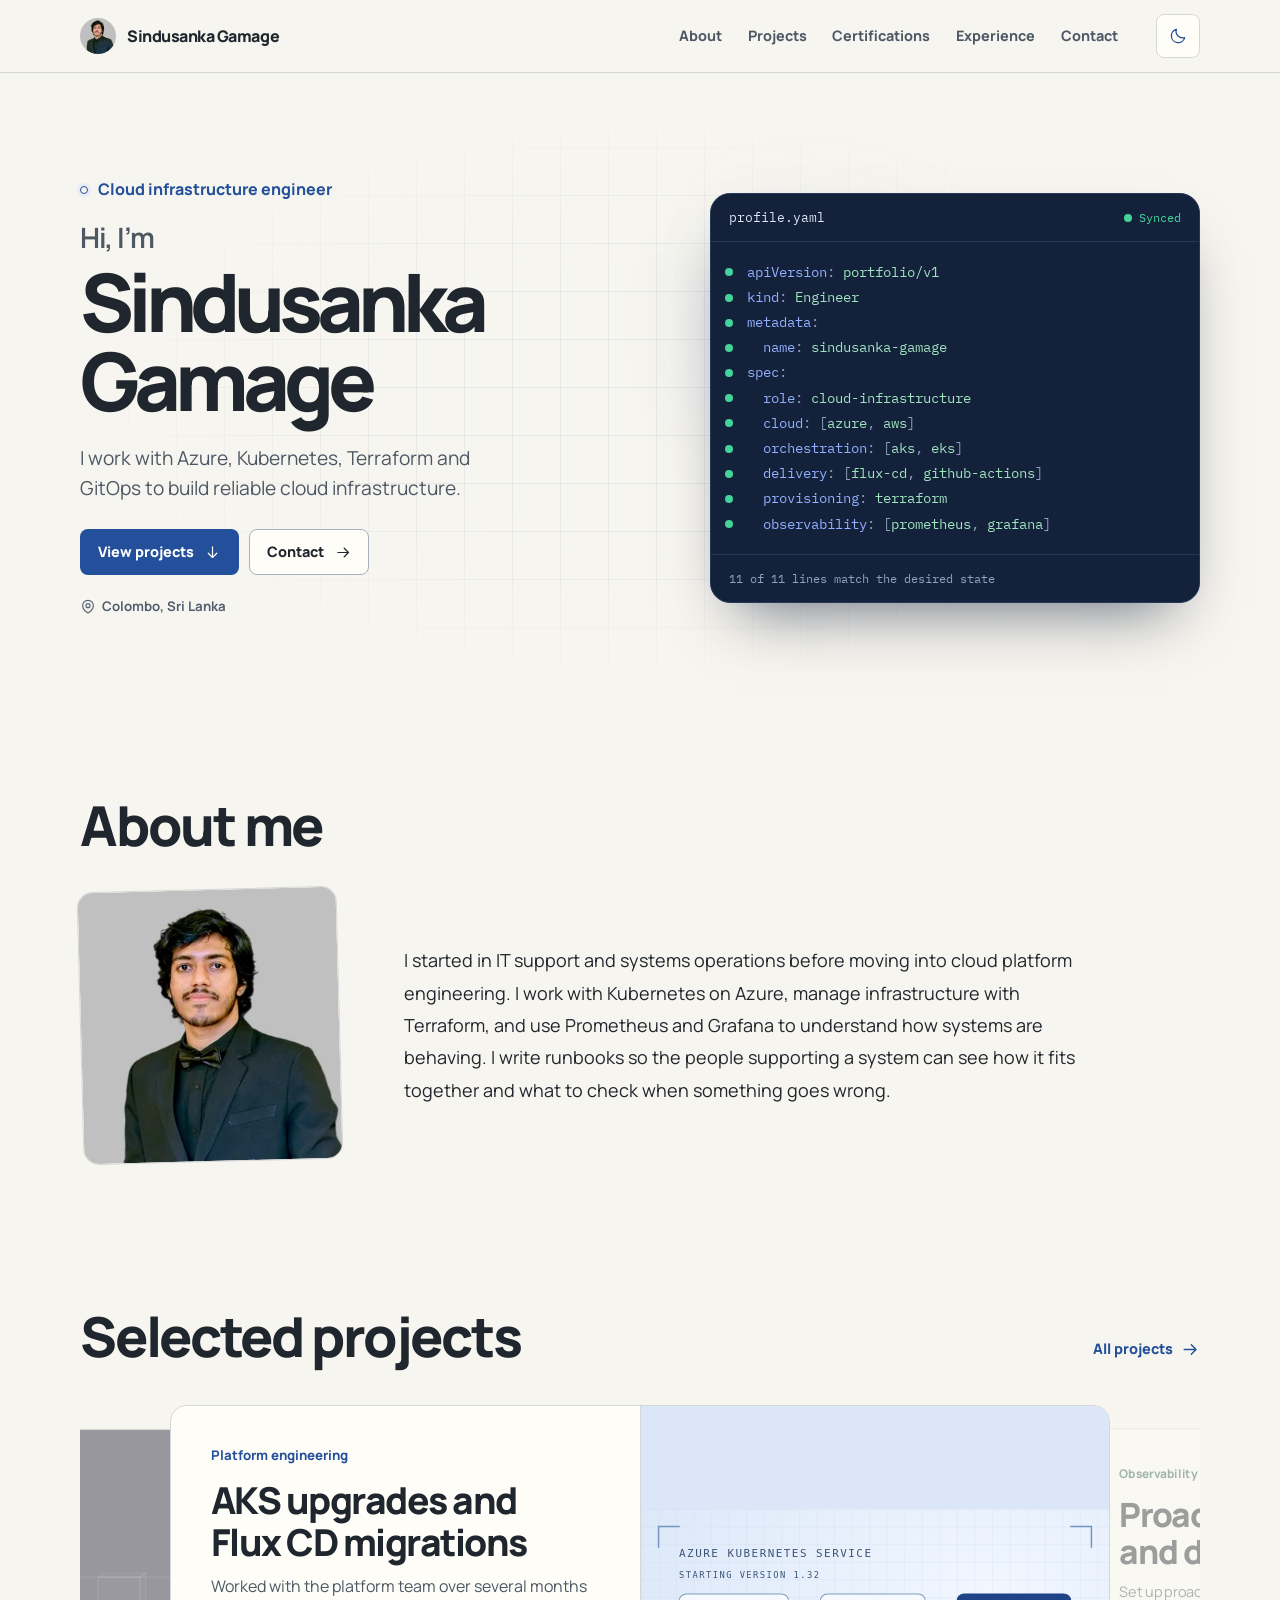
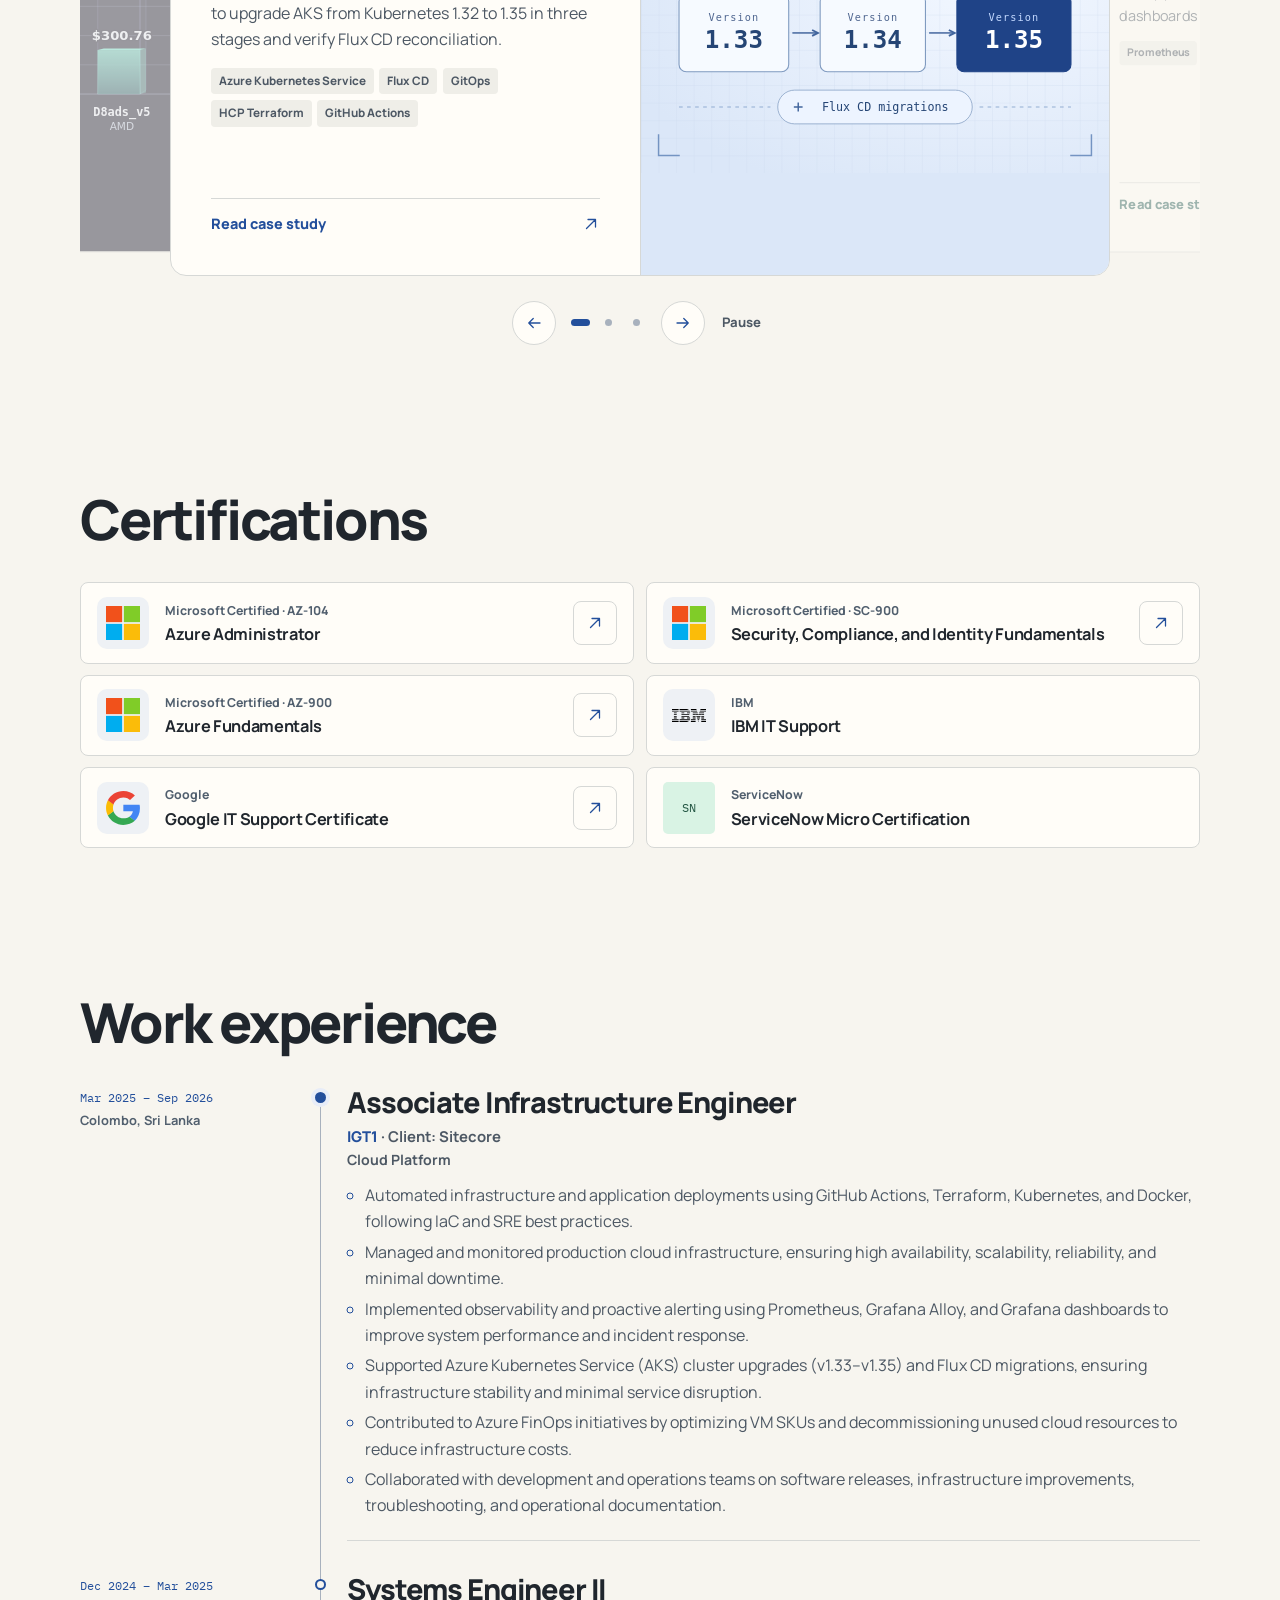
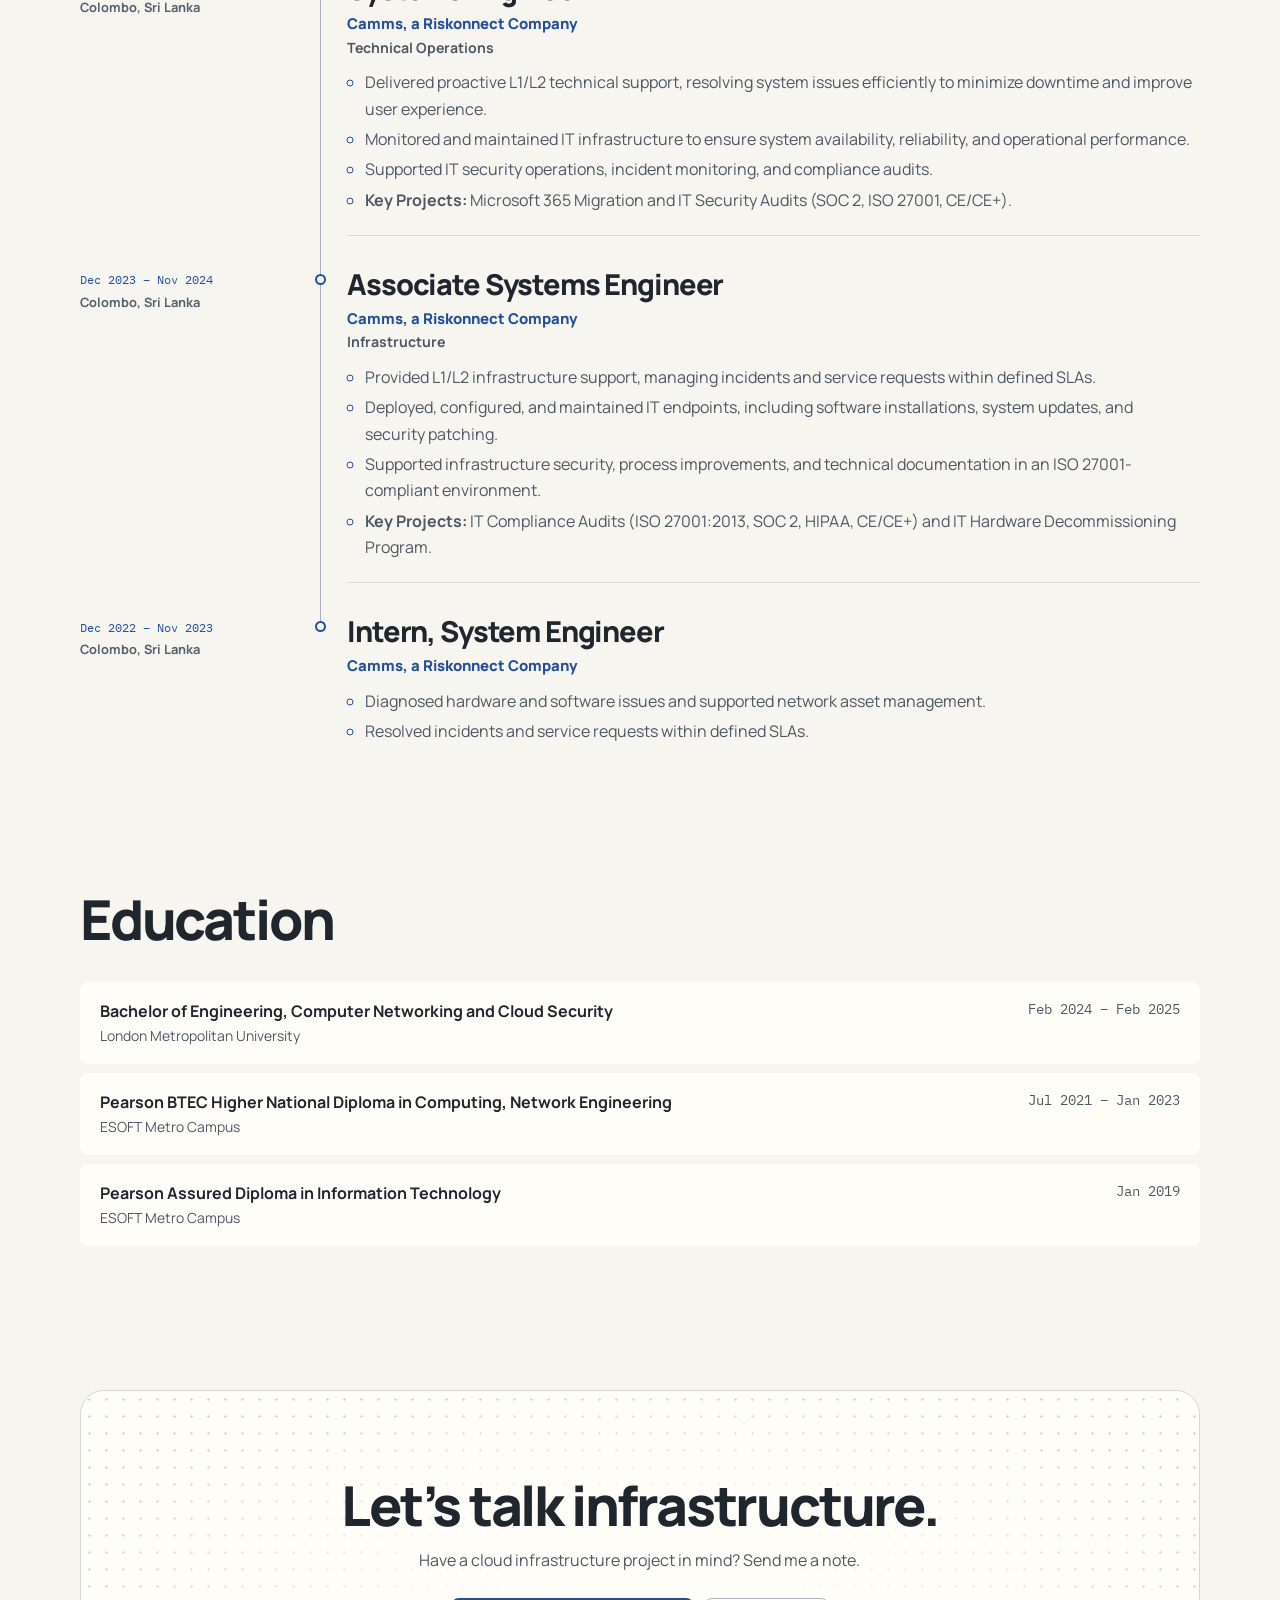
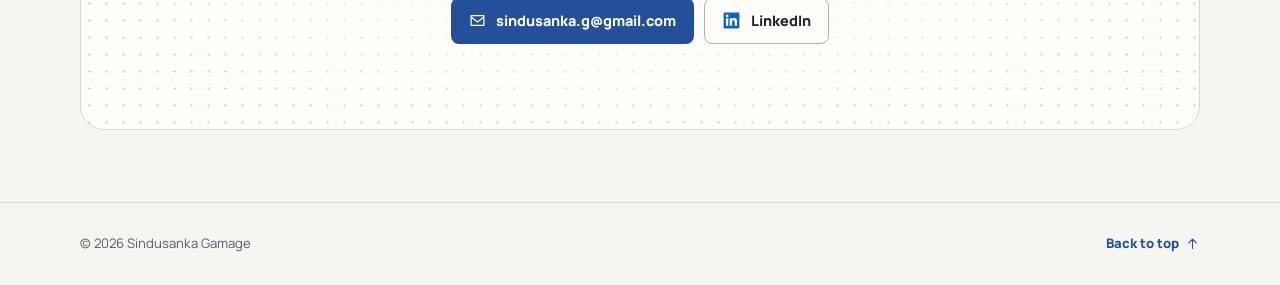
==== commit 1b5dcdc3: "Deploy portfolio from private source" ====
--- a/index.html
+++ b/index.html
@@ -5,4 +5,4 @@
           document.querySelector('meta[name="theme-color"]').content = '#121821';
         }
       } catch {}
-    </script><link rel="stylesheet" href="/_astro/Base.CoAA3Rdn.css"><link rel="stylesheet" href="/_astro/index.Bq7iFJqW.css"></head><body><a class="skip-link" href="#main">Skip to content</a><header class="site-header"><div class="shell header-inner"><a class="brand" href="/" aria-label="Sindusanka Gamage — home"><img class="brand-mark" src="/about-portrait.webp" alt="" width="36" height="36"><span>Sindusanka Gamage</span></a><nav class="desktop-nav" aria-label="Primary"><a href="/#about">About</a><a href="/#projects">Projects</a><a href="/#certifications">Certifications</a><a href="/#experience">Experience</a><a href="/#contact">Contact</a></nav><div class="header-controls"><button type="button" class="icon-button theme-control" aria-label="Switch to dark mode" data-theme-toggle hidden><svg class="theme-moon" aria-hidden="true" width="18" height="18" viewBox="0 0 24 24" fill="none" stroke="currentColor" stroke-width="1.7" stroke-linecap="round" stroke-linejoin="round"><path d="M20.9 14.1A8.7 8.7 0 0 1 9.9 3.1 9 9 0 1 0 20.9 14.1Z"></path></svg><svg class="theme-sun" aria-hidden="true" width="18" height="18" viewBox="0 0 24 24" fill="none" stroke="currentColor" stroke-width="1.7" stroke-linecap="round" stroke-linejoin="round"><path d="M12 2v2m0 16v2M2 12h2m16 0h2M4.9 4.9l1.4 1.4m11.4 11.4 1.4 1.4m0-14.2-1.4 1.4M6.3 17.7l-1.4 1.4M16 12a4 4 0 1 1-8 0 4 4 0 0 1 8 0Z"></path></svg></button><details class="mobile-nav" data-mobile-menu><summary class="icon-button" aria-label="Navigation menu"><svg class="menu-open-icon" aria-hidden="true" width="18" height="18" viewBox="0 0 24 24" fill="none" stroke="currentColor" stroke-width="1.7" stroke-linecap="round" stroke-linejoin="round"><path d="M4 8h16M4 16h16"></path></svg><svg class="menu-close-icon" aria-hidden="true" width="18" height="18" viewBox="0 0 24 24" fill="none" stroke="currentColor" stroke-width="1.7" stroke-linecap="round" stroke-linejoin="round"><path d="m6 6 12 12M6 18 18 6"></path></svg></summary><nav aria-label="Primary"><a href="/#about">About</a><a href="/#projects">Projects</a><a href="/#certifications">Certifications</a><a href="/#experience">Experience</a><a href="/#contact">Contact</a></nav></details></div></div></header><script type="module">var e=document.querySelector(`[data-mobile-menu]`),t=e?.querySelector(`summary`);e?.querySelectorAll(`nav a`).forEach(n=>{n.addEventListener(`click`,()=>{e.open=!1,t?.focus({preventScroll:!0})})}),e?.addEventListener(`keydown`,n=>{n.key===`Escape`&&e.open&&(e.open=!1,t?.focus())});var n=document.querySelector(`[data-theme-toggle]`),r=document.documentElement,i=document.querySelector(`meta[name="theme-color"]`);if(n){let e=()=>{let e=r.dataset.theme===`dark`?`light`:`dark`;n.setAttribute(`aria-label`,`Switch to ${e} mode`)};e(),n.hidden=!1,n.addEventListener(`click`,()=>{let t=r.dataset.theme===`dark`?`light`:`dark`;r.dataset.theme=t,i&&(i.content=t===`dark`?`#121821`:`#f7f5ef`),e();try{localStorage.setItem(`portfolio-theme`,t)}catch{}})}</script><main id="main" tabindex="-1"><section class="shell hero" aria-labelledby="intro-heading"><div class="hero-grid-background" aria-hidden="true"></div><div class="hero-copy"><p class="eyebrow hero-eyebrow"><span aria-hidden="true"></span>Cloud infrastructure engineer</p><h1 id="intro-heading" aria-label="Hi, I’m Sindusanka Gamage"><span aria-hidden="true">Hi, I’m</span><strong class="name-line" aria-hidden="true">Sindusanka</strong><em class="name-line" aria-hidden="true">Gamage</em></h1><p class="hero-description">I work with Azure, Kubernetes, Terraform and GitOps to build reliable cloud infrastructure.</p><div class="hero-actions flex flex-wrap"><a class="button primary-button" href="#projects">View projects <svg aria-hidden="true" width="17" height="17" viewBox="0 0 24 24" fill="none" stroke="currentColor" stroke-width="1.7" stroke-linecap="round" stroke-linejoin="round"><path d="M12 4v15m-6-6 6 6 6-6"></path></svg></a><a class="button secondary-button" href="#contact">Contact <svg aria-hidden="true" width="17" height="17" viewBox="0 0 24 24" fill="none" stroke="currentColor" stroke-width="1.7" stroke-linecap="round" stroke-linejoin="round"><path d="M4 12h15m-6-6 6 6-6 6"></path></svg></a></div><p class="location"><svg aria-hidden="true" width="16" height="16" viewBox="0 0 24 24" fill="none" stroke="currentColor" stroke-width="1.7" stroke-linecap="round" stroke-linejoin="round"><path d="M20 10c0 6-8 11-8 11S4 16 4 10a8 8 0 0 1 16 0Zm-5 0a3 3 0 1 1-6 0 3 3 0 0 1 6 0Z"></path></svg> Colombo, Sri Lanka</p></div><figure class="manifest" aria-label="Profile YAML illustration" style="--line-count: 11" data-astro-cid-53fjrrnv><figcaption class="manifest-bar" data-astro-cid-53fjrrnv><span data-astro-cid-53fjrrnv>profile.yaml</span><span class="swap" data-astro-cid-53fjrrnv><span class="status status-pending pending" aria-hidden="true" data-astro-cid-53fjrrnv>Reconciling</span><span class="status status-synced settled" data-astro-cid-53fjrrnv>Synced</span></span></figcaption><ol class="manifest-lines" role="list" data-astro-cid-53fjrrnv><li class="manifest-line" style="--line-index: 0" data-astro-cid-53fjrrnv><span class="line-dot" aria-hidden="true" data-astro-cid-53fjrrnv></span><code class="line-text" data-astro-cid-53fjrrnv><span class="yaml-key" data-astro-cid-53fjrrnv>apiVersion</span><span class="yaml-punctuation" data-astro-cid-53fjrrnv>:</span><span class="yaml-value" data-astro-cid-53fjrrnv> portfolio/v1</span></code></li><li class="manifest-line" style="--line-index: 1" data-astro-cid-53fjrrnv><span class="line-dot" aria-hidden="true" data-astro-cid-53fjrrnv></span><code class="line-text" data-astro-cid-53fjrrnv><span class="yaml-key" data-astro-cid-53fjrrnv>kind</span><span class="yaml-punctuation" data-astro-cid-53fjrrnv>:</span><span class="yaml-value" data-astro-cid-53fjrrnv> Engineer</span></code></li><li class="manifest-line" style="--line-index: 2" data-astro-cid-53fjrrnv><span class="line-dot" aria-hidden="true" data-astro-cid-53fjrrnv></span><code class="line-text" data-astro-cid-53fjrrnv><span class="yaml-key" data-astro-cid-53fjrrnv>metadata</span><span class="yaml-punctuation" data-astro-cid-53fjrrnv>:</span></code></li><li class="manifest-line" style="--line-index: 3" data-astro-cid-53fjrrnv><span class="line-dot" aria-hidden="true" data-astro-cid-53fjrrnv></span><code class="line-text" data-astro-cid-53fjrrnv><span class="yaml-key" data-astro-cid-53fjrrnv>  name</span><span class="yaml-punctuation" data-astro-cid-53fjrrnv>:</span><span class="yaml-value" data-astro-cid-53fjrrnv> sindusanka-gamage</span></code></li><li class="manifest-line" style="--line-index: 4" data-astro-cid-53fjrrnv><span class="line-dot" aria-hidden="true" data-astro-cid-53fjrrnv></span><code class="line-text" data-astro-cid-53fjrrnv><span class="yaml-key" data-astro-cid-53fjrrnv>spec</span><span class="yaml-punctuation" data-astro-cid-53fjrrnv>:</span></code></li><li class="manifest-line" style="--line-index: 5" data-astro-cid-53fjrrnv><span class="line-dot" aria-hidden="true" data-astro-cid-53fjrrnv></span><code class="line-text" data-astro-cid-53fjrrnv><span class="yaml-key" data-astro-cid-53fjrrnv>  role</span><span class="yaml-punctuation" data-astro-cid-53fjrrnv>:</span><span class="yaml-value" data-astro-cid-53fjrrnv> cloud-infrastructure</span></code></li><li class="manifest-line" style="--line-index: 6" data-astro-cid-53fjrrnv><span class="line-dot" aria-hidden="true" data-astro-cid-53fjrrnv></span><code class="line-text" data-astro-cid-53fjrrnv><span class="yaml-key" data-astro-cid-53fjrrnv>  cloud</span><span class="yaml-punctuation" data-astro-cid-53fjrrnv>:</span><span class="yaml-punctuation" data-astro-cid-53fjrrnv> [</span><span class="yaml-value" data-astro-cid-53fjrrnv>azure</span><span class="yaml-punctuation" data-astro-cid-53fjrrnv>, </span><span class="yaml-value" data-astro-cid-53fjrrnv>aws</span><span class="yaml-punctuation" data-astro-cid-53fjrrnv>]</span></code></li><li class="manifest-line" style="--line-index: 7" data-astro-cid-53fjrrnv><span class="line-dot" aria-hidden="true" data-astro-cid-53fjrrnv></span><code class="line-text" data-astro-cid-53fjrrnv><span class="yaml-key" data-astro-cid-53fjrrnv>  orchestration</span><span class="yaml-punctuation" data-astro-cid-53fjrrnv>:</span><span class="yaml-punctuation" data-astro-cid-53fjrrnv> [</span><span class="yaml-value" data-astro-cid-53fjrrnv>aks</span><span class="yaml-punctuation" data-astro-cid-53fjrrnv>, </span><span class="yaml-value" data-astro-cid-53fjrrnv>eks</span><span class="yaml-punctuation" data-astro-cid-53fjrrnv>]</span></code></li><li class="manifest-line" style="--line-index: 8" data-astro-cid-53fjrrnv><span class="line-dot" aria-hidden="true" data-astro-cid-53fjrrnv></span><code class="line-text" data-astro-cid-53fjrrnv><span class="yaml-key" data-astro-cid-53fjrrnv>  delivery</span><span class="yaml-punctuation" data-astro-cid-53fjrrnv>:</span><span class="yaml-punctuation" data-astro-cid-53fjrrnv> [</span><span class="yaml-value" data-astro-cid-53fjrrnv>flux-cd</span><span class="yaml-punctuation" data-astro-cid-53fjrrnv>, </span><span class="yaml-value" data-astro-cid-53fjrrnv>github-actions</span><span class="yaml-punctuation" data-astro-cid-53fjrrnv>]</span></code></li><li class="manifest-line" style="--line-index: 9" data-astro-cid-53fjrrnv><span class="line-dot" aria-hidden="true" data-astro-cid-53fjrrnv></span><code class="line-text" data-astro-cid-53fjrrnv><span class="yaml-key" data-astro-cid-53fjrrnv>  provisioning</span><span class="yaml-punctuation" data-astro-cid-53fjrrnv>:</span><span class="yaml-value" data-astro-cid-53fjrrnv> terraform</span></code></li><li class="manifest-line" style="--line-index: 10" data-astro-cid-53fjrrnv><span class="line-dot" aria-hidden="true" data-astro-cid-53fjrrnv></span><code class="line-text" data-astro-cid-53fjrrnv><span class="yaml-key" data-astro-cid-53fjrrnv>  observability</span><span class="yaml-punctuation" data-astro-cid-53fjrrnv>:</span><span class="yaml-punctuation" data-astro-cid-53fjrrnv> [</span><span class="yaml-value" data-astro-cid-53fjrrnv>prometheus</span><span class="yaml-punctuation" data-astro-cid-53fjrrnv>, </span><span class="yaml-value" data-astro-cid-53fjrrnv>grafana</span><span class="yaml-punctuation" data-astro-cid-53fjrrnv>]</span></code></li></ol><div class="manifest-footer" data-astro-cid-53fjrrnv><span class="swap" data-astro-cid-53fjrrnv><span class="pending" aria-hidden="true" data-astro-cid-53fjrrnv>Applying 11 lines</span><span class="settled" data-astro-cid-53fjrrnv>11 of 11 lines match the desired state</span></span></div></figure></section><section class="shell page-section" id="about" aria-labelledby="about-heading"><div class="section-heading"><h2 id="about-heading">About me</h2></div><div class="about-grid"><div class="about-gallery" role="group" aria-label="About Me photos"><div class="about-photo-frame"><img src="/about-portrait.webp" alt="Portrait of Sindusanka Gamage" width="384" height="374" data-photo-active="true" loading="lazy" decoding="async"><img src="/about-photos/0094.webp" alt="Sindusanka Gamage beside a Microsoft sign" width="640" height="640" aria-hidden="true" loading="lazy" decoding="async"><img src="/about-photos/6865.webp" alt="Sindusanka Gamage working at a desk with a laptop and monitor" width="640" height="640" aria-hidden="true" loading="lazy" decoding="async"><img src="/about-photos/6495.webp" alt="Sindusanka Gamage in graduation robes holding a certificate tube" width="640" height="640" aria-hidden="true" loading="lazy" decoding="async"><button class="about-photo-next" type="button" data-photo-next aria-label="Show next photo" hidden></button></div><button class="carousel-pause about-photo-pause" type="button" data-photo-pause aria-label="Pause photo rotation" hidden>Pause</button><span class="sr-only" data-photo-status role="status"></span></div><p class="bio" id="stack">I started in IT support and systems operations before moving into cloud platform engineering. I work with Kubernetes on Azure, manage infrastructure with Terraform, and use Prometheus and Grafana to understand how systems are behaving. I write runbooks so the people supporting a system can see how it fits together and what to check when something goes wrong.</p></div></section><section class="shell page-section" id="projects" aria-labelledby="projects-heading"><div class="section-heading"><h2 id="projects-heading">Selected projects</h2><a href="/projects/" class="text-link section-link">All projects <svg aria-hidden="true" width="19" height="19" viewBox="0 0 24 24" fill="none" stroke="currentColor" stroke-width="1.7" stroke-linecap="round" stroke-linejoin="round"><path d="M4 12h15m-6-6 6 6-6 6"></path></svg></a></div><div class="project-grid" id="project-slides"><article class="project-card project-featured"><div class="project-content"><p class="project-meta"><span class="project-number">01</span>Platform engineering</p><h3>AKS upgrades and Flux CD migrations</h3><p class="project-summary">Worked with the platform team over several months to upgrade AKS from Kubernetes 1.32 to 1.35 in three stages and verify Flux CD reconciliation.</p><ul class="tags" aria-label="Technologies"><li>Azure Kubernetes Service</li><li>Flux CD</li><li>GitOps</li><li>HCP Terraform</li><li>GitHub Actions</li></ul><a class="project-link text-link" href="/projects/aks-upgrades-flux-migrations/" aria-label="Read case study: AKS upgrades and Flux CD migrations">Read case study <svg aria-hidden="true" width="18" height="18" viewBox="0 0 24 24" fill="none" stroke="currentColor" stroke-width="1.7" stroke-linecap="round" stroke-linejoin="round"><path d="M6 18 18 6M8 6h10v10"></path></svg></a></div><div class="project-media"><img src="/project-media/aks-upgrades-flux-migrations/aks-upgrade-sequence.svg" alt="Three AKS upgrades from 1.32 to 1.33, 1.34, and 1.35, with Flux CD on a separate track." width="640" height="360" loading="eager" decoding="async"></div></article><article class="project-card" data-tone="teal"><div class="project-content"><p class="project-meta"><span class="project-number">02</span>Observability</p><h3>Proactive alerting and dashboards</h3><p class="project-summary">Set up proactive alerting and built custom Grafana dashboards to make system health easier to see.</p><ul class="tags" aria-label="Technologies"><li>Prometheus</li><li>Grafana Alloy</li><li>Grafana</li></ul><a class="project-link text-link" href="/projects/proactive-alerting-dashboards/" aria-label="Read case study: Proactive alerting and dashboards">Read case study <svg aria-hidden="true" width="18" height="18" viewBox="0 0 24 24" fill="none" stroke="currentColor" stroke-width="1.7" stroke-linecap="round" stroke-linejoin="round"><path d="M6 18 18 6M8 6h10v10"></path></svg></a></div><div class="project-media"><img src="/project-media/proactive-alerting-dashboards/monitoring-flow.svg" alt="Monitoring flow diagram showing Grafana Alloy and Prometheus connected to alerts and Grafana dashboards." width="640" height="360" loading="lazy" decoding="async"></div></article><article class="project-card" data-tone="amber"><div class="project-content"><p class="project-meta"><span class="project-number">03</span>Cloud efficiency</p><h3>FinOps cost optimization</h3><p class="project-summary">Evaluated Intel and AMD VM options for Azure Kubernetes Service, supported SKU migrations, and decommissioned unused Azure resources. The comparison identified estimated per-node compute savings of 50–54%.</p><ul class="tags" aria-label="Technologies"><li>Azure Kubernetes Service</li><li>Azure Virtual Machines</li><li>Kubernetes</li><li>FinOps</li></ul><a class="project-link text-link" href="/projects/finops-cost-optimization/" aria-label="Read case study: FinOps cost optimization">Read case study <svg aria-hidden="true" width="18" height="18" viewBox="0 0 24 24" fill="none" stroke="currentColor" stroke-width="1.7" stroke-linecap="round" stroke-linejoin="round"><path d="M6 18 18 6M8 6h10v10"></path></svg></a></div><div class="project-media"><img src="/project-media/finops-cost-optimization/azure-resource-lifecycle.svg" alt="Estimated monthly compute cost per AKS node in USD. Original Intel D16d_v5, $659.92, baseline. Smaller Intel D8d_v5, $329.96, 50.0% lower. Proposed AMD D8ads_v5, $300.76, 54.4% lower." width="640" height="385" loading="lazy" decoding="async"></div></article></div><div class="carousel-controls" hidden><button class="icon-button" type="button" data-project-prev aria-label="Previous project" aria-controls="project-slides"><svg aria-hidden="true" width="18" height="18" viewBox="0 0 24 24" fill="none" stroke="currentColor" stroke-width="1.7" stroke-linecap="round" stroke-linejoin="round"><path d="M20 12H5m6 6-6-6 6-6"></path></svg></button><div class="carousel-dots" role="group" aria-label="Choose a project"><button class="carousel-dot" type="button" data-project-index="0" aria-label="Show AKS upgrades and Flux CD migrations" aria-controls="project-slides"></button><button class="carousel-dot" type="button" data-project-index="1" aria-label="Show Proactive alerting and dashboards" aria-controls="project-slides"></button><button class="carousel-dot" type="button" data-project-index="2" aria-label="Show FinOps cost optimization" aria-controls="project-slides"></button></div><button class="icon-button" type="button" data-project-next aria-label="Next project" aria-controls="project-slides"><svg aria-hidden="true" width="18" height="18" viewBox="0 0 24 24" fill="none" stroke="currentColor" stroke-width="1.7" stroke-linecap="round" stroke-linejoin="round"><path d="M4 12h15m-6-6 6 6-6 6"></path></svg></button><button class="carousel-pause" type="button" data-project-pause>Pause</button><span class="sr-only" data-project-status role="status"></span></div></section><section class="shell page-section" id="certifications" aria-labelledby="certifications-heading"><div class="section-heading"><h2 id="certifications-heading">Certifications</h2></div><ul class="credential-list"><li class="credential credential-verification"><span class="credential-mark vendor-mark" aria-hidden="true"><img src="/brand-marks/microsoft.svg" alt="" width="34" height="34" loading="lazy"></span><div><p class="credential-issuer">Microsoft Certified · AZ-104</p><h3>Azure Administrator</h3></div><a class="icon-button credential-link" href="https://learn.microsoft.com/en-us/users/sindusankagamage-5393/credentials/fe0afcee2a43fc0?sharingId=E54D55DA1693CB" aria-label="Verify Azure Administrator (AZ-104)" title="Verify certification"><svg aria-hidden="true" width="18" height="18" viewBox="0 0 24 24" fill="none" stroke="currentColor" stroke-width="1.7" stroke-linecap="round" stroke-linejoin="round"><path d="M6 18 18 6M8 6h10v10"></path></svg></a></li><li class="credential credential-verification"><span class="credential-mark vendor-mark" aria-hidden="true"><img src="/brand-marks/microsoft.svg" alt="" width="34" height="34" loading="lazy"></span><div><p class="credential-issuer">Microsoft Certified · SC-900</p><h3>Security, Compliance, and Identity Fundamentals</h3></div><a class="icon-button credential-link" href="https://learn.microsoft.com/api/credentials/share/en-us/SindusankaGamage-5393/10CE045014F07CF3?sharingId=E54D55DA1693CB" aria-label="Verify Security, Compliance, and Identity Fundamentals (SC-900)" title="Verify certification"><svg aria-hidden="true" width="18" height="18" viewBox="0 0 24 24" fill="none" stroke="currentColor" stroke-width="1.7" stroke-linecap="round" stroke-linejoin="round"><path d="M6 18 18 6M8 6h10v10"></path></svg></a></li><li class="credential credential-verification"><span class="credential-mark vendor-mark" aria-hidden="true"><img src="/brand-marks/microsoft.svg" alt="" width="34" height="34" loading="lazy"></span><div><p class="credential-issuer">Microsoft Certified · AZ-900</p><h3>Azure Fundamentals</h3></div><a class="icon-button credential-link" href="https://learn.microsoft.com/api/credentials/share/en-us/SindusankaGamage-5393/E93A1FEFFF891DFF?sharingId=E54D55DA1693CB" aria-label="Verify Azure Fundamentals (AZ-900)" title="Verify certification"><svg aria-hidden="true" width="18" height="18" viewBox="0 0 24 24" fill="none" stroke="currentColor" stroke-width="1.7" stroke-linecap="round" stroke-linejoin="round"><path d="M6 18 18 6M8 6h10v10"></path></svg></a></li><li class="credential"><span class="credential-mark vendor-mark" aria-hidden="true"><img src="/brand-marks/ibm.svg" alt="" width="34" height="34" loading="lazy"></span><div><p class="credential-issuer">IBM</p><h3>IBM IT Support</h3></div></li><li class="credential"><span class="credential-mark vendor-mark" aria-hidden="true"><img src="/brand-marks/google.svg" alt="" width="34" height="34" loading="lazy"></span><div><p class="credential-issuer">Google</p><h3>Google IT Support Certificate</h3></div><a class="icon-button credential-link" href="https://grow.google/certificates/it-support/" aria-label="Google IT Support Certificate issuer information" title="Issuer information"><svg aria-hidden="true" width="18" height="18" viewBox="0 0 24 24" fill="none" stroke="currentColor" stroke-width="1.7" stroke-linecap="round" stroke-linejoin="round"><path d="M6 18 18 6M8 6h10v10"></path></svg></a></li><li class="credential"><span class="credential-mark servicenow-mark" aria-hidden="true">SN</span><div><p class="credential-issuer">ServiceNow</p><h3>ServiceNow Micro Certification</h3></div></li></ul></section><section class="shell page-section" id="experience" aria-labelledby="experience-heading"><div class="section-heading"><h2 id="experience-heading">Work experience</h2></div><ol class="timeline"><li class="timeline-entry"><div class="job-date"><span><time datetime="2025-03">Mar 2025</time> – <time datetime="2026-09">Sep 2026</time></span><span>Colombo, Sri Lanka</span></div><div class="job-detail"><h3>Associate Infrastructure Engineer</h3><p class="job-employer">IGT1<span> · Client: Sitecore</span></p><p class="job-team">Cloud Platform</p><ul><li>Automated infrastructure and application deployments using GitHub Actions, Terraform, Kubernetes, and Docker, following IaC and SRE best practices.</li><li>Managed and monitored production cloud infrastructure, ensuring high availability, scalability, reliability, and minimal downtime.</li><li>Implemented observability and proactive alerting using Prometheus, Grafana Alloy, and Grafana dashboards to improve system performance and incident response.</li><li>Supported Azure Kubernetes Service (AKS) cluster upgrades (v1.33–v1.35) and Flux CD migrations, ensuring infrastructure stability and minimal service disruption.</li><li>Contributed to Azure FinOps initiatives by optimizing VM SKUs and decommissioning unused cloud resources to reduce infrastructure costs.</li><li>Collaborated with development and operations teams on software releases, infrastructure improvements, troubleshooting, and operational documentation.</li></ul></div></li><li class="timeline-entry"><div class="job-date"><span><time datetime="2024-12">Dec 2024</time> – <time datetime="2025-03">Mar 2025</time></span><span>Colombo, Sri Lanka</span></div><div class="job-detail"><h3>Systems Engineer II</h3><p class="job-employer">Camms, a Riskonnect Company</p><p class="job-team">Technical Operations</p><ul><li>Delivered proactive L1/L2 technical support, resolving system issues efficiently to minimize downtime and improve user experience.</li><li>Monitored and maintained IT infrastructure to ensure system availability, reliability, and operational performance.</li><li>Supported IT security operations, incident monitoring, and compliance audits.</li><li><strong>Key Projects:</strong> Microsoft 365 Migration and IT Security Audits (SOC 2, ISO 27001, CE/CE+).</li></ul></div></li><li class="timeline-entry"><div class="job-date"><span><time datetime="2023-12">Dec 2023</time> – <time datetime="2024-11">Nov 2024</time></span><span>Colombo, Sri Lanka</span></div><div class="job-detail"><h3>Associate Systems Engineer</h3><p class="job-employer">Camms, a Riskonnect Company</p><p class="job-team">Infrastructure</p><ul><li>Provided L1/L2 infrastructure support, managing incidents and service requests within defined SLAs.</li><li>Deployed, configured, and maintained IT endpoints, including software installations, system updates, and security patching.</li><li>Supported infrastructure security, process improvements, and technical documentation in an ISO 27001-compliant environment.</li><li><strong>Key Projects:</strong> IT Compliance Audits (ISO 27001:2013, SOC 2, HIPAA, CE/CE+) and IT Hardware Decommissioning Program.</li></ul></div></li><li class="timeline-entry"><div class="job-date"><span><time datetime="2022-12">Dec 2022</time> – <time datetime="2023-11">Nov 2023</time></span><span>Colombo, Sri Lanka</span></div><div class="job-detail"><h3>Intern, System Engineer</h3><p class="job-employer">Camms, a Riskonnect Company</p><ul><li>Diagnosed hardware and software issues and supported network asset management.</li><li>Resolved incidents and service requests within defined SLAs.</li></ul></div></li></ol></section><section class="shell page-section education" id="education" aria-labelledby="education-heading"><div class="section-heading"><h2 id="education-heading">Education</h2></div><ul><li><div><strong>Bachelor of Engineering, Computer Networking and Cloud Security</strong><p>London Metropolitan University</p></div><p class="education-date">Feb 2024 – Feb 2025</p></li><li><div><strong>Pearson BTEC Higher National Diploma in Computing, Network Engineering</strong><p>ESOFT Metro Campus</p></div><p class="education-date">Jul 2021 – Jan 2023</p></li><li><div><strong>Pearson Assured Diploma in Information Technology</strong><p>ESOFT Metro Campus</p></div><p class="education-date">Jan 2019</p></li></ul></section><section class="shell page-section contact-section" id="contact" aria-labelledby="contact-heading"><div class="contact-panel"><div><h2 id="contact-heading">Let’s talk infrastructure.</h2><p class="contact-description">Have a cloud infrastructure project in mind? Send me a note.</p></div><div class="contact-actions"><a class="button primary-button" href="mailto:sindusanka.g@gmail.com"><svg aria-hidden="true" width="17" height="17" viewBox="0 0 24 24" fill="none" stroke="currentColor" stroke-width="1.7" stroke-linecap="round" stroke-linejoin="round"><path d="M3 5h18v14H3zM3 7l9 7 9-7"></path></svg> sindusanka.g@gmail.com</a><a class="button secondary-button" href="https://www.linkedin.com/in/sindusanka-gamage/" rel="me"><svg class="linkedin-logo" aria-hidden="true" viewBox="0 0 24 24" fill="currentColor"><path d="M20.45 2H3.55C2.69 2 2 2.68 2 3.53v16.94C2 21.32 2.69 22 3.55 22h16.9c.86 0 1.55-.68 1.55-1.53V3.53C22 2.68 21.31 2 20.45 2ZM7.93 18.75H4.98V9.2h2.95v9.55ZM6.45 7.9a1.71 1.71 0 1 1 0-3.42 1.71 1.71 0 0 1 0 3.42ZM19 18.75h-2.95V14.1c0-1.11-.02-2.54-1.55-2.54-1.55 0-1.79 1.21-1.79 2.46v4.73H9.76V9.2h2.83v1.31h.04c.39-.74 1.36-1.52 2.79-1.52 2.99 0 3.54 1.97 3.54 4.53v5.23Z"></path></svg> LinkedIn</a></div></div></section></main><footer class="site-footer"><div class="shell footer-inner"><span>© 2026 Sindusanka Gamage</span><a href="#top">Back to top <svg aria-hidden="true" width="15" height="15" viewBox="0 0 24 24" fill="none" stroke="currentColor" stroke-width="1.7" stroke-linecap="round" stroke-linejoin="round"><path d="M12 20V5m-6 6 6-6 6 6"></path></svg></a></div></footer></body></html><script type="module" src="/_astro/index.astro_astro_type_script_index_0_lang.D-JlyvgF.js"></script>+    </script><link rel="stylesheet" href="/_astro/Base.CoAA3Rdn.css"><link rel="stylesheet" href="/_astro/index.Bq7iFJqW.css"></head><body><a class="skip-link" href="#main">Skip to content</a><header class="site-header"><div class="shell header-inner"><a class="brand" href="/" aria-label="Sindusanka Gamage — home"><img class="brand-mark" src="/about-portrait.webp" alt="" width="36" height="36"><span>Sindusanka Gamage</span></a><nav class="desktop-nav" aria-label="Primary"><a href="/#about">About</a><a href="/#projects">Projects</a><a href="/#certifications">Certifications</a><a href="/#experience">Experience</a><a href="/#contact">Contact</a></nav><div class="header-controls"><button type="button" class="icon-button theme-control" aria-label="Switch to dark mode" data-theme-toggle hidden><svg class="theme-moon" aria-hidden="true" width="18" height="18" viewBox="0 0 24 24" fill="none" stroke="currentColor" stroke-width="1.7" stroke-linecap="round" stroke-linejoin="round"><path d="M20.9 14.1A8.7 8.7 0 0 1 9.9 3.1 9 9 0 1 0 20.9 14.1Z"></path></svg><svg class="theme-sun" aria-hidden="true" width="18" height="18" viewBox="0 0 24 24" fill="none" stroke="currentColor" stroke-width="1.7" stroke-linecap="round" stroke-linejoin="round"><path d="M12 2v2m0 16v2M2 12h2m16 0h2M4.9 4.9l1.4 1.4m11.4 11.4 1.4 1.4m0-14.2-1.4 1.4M6.3 17.7l-1.4 1.4M16 12a4 4 0 1 1-8 0 4 4 0 0 1 8 0Z"></path></svg></button><details class="mobile-nav" data-mobile-menu><summary class="icon-button" aria-label="Navigation menu"><svg class="menu-open-icon" aria-hidden="true" width="18" height="18" viewBox="0 0 24 24" fill="none" stroke="currentColor" stroke-width="1.7" stroke-linecap="round" stroke-linejoin="round"><path d="M4 8h16M4 16h16"></path></svg><svg class="menu-close-icon" aria-hidden="true" width="18" height="18" viewBox="0 0 24 24" fill="none" stroke="currentColor" stroke-width="1.7" stroke-linecap="round" stroke-linejoin="round"><path d="m6 6 12 12M6 18 18 6"></path></svg></summary><nav aria-label="Primary"><a href="/#about">About</a><a href="/#projects">Projects</a><a href="/#certifications">Certifications</a><a href="/#experience">Experience</a><a href="/#contact">Contact</a></nav></details></div></div></header><script type="module">var e=document.querySelector(`[data-mobile-menu]`),t=e?.querySelector(`summary`);e?.querySelectorAll(`nav a`).forEach(n=>{n.addEventListener(`click`,()=>{e.open=!1,t?.focus({preventScroll:!0})})}),e?.addEventListener(`keydown`,n=>{n.key===`Escape`&&e.open&&(e.open=!1,t?.focus())});var n=document.querySelector(`[data-theme-toggle]`),r=document.documentElement,i=document.querySelector(`meta[name="theme-color"]`);if(n){let e=()=>{let e=r.dataset.theme===`dark`?`light`:`dark`;n.setAttribute(`aria-label`,`Switch to ${e} mode`)};e(),n.hidden=!1,n.addEventListener(`click`,()=>{let t=r.dataset.theme===`dark`?`light`:`dark`;r.dataset.theme=t,i&&(i.content=t===`dark`?`#121821`:`#f7f5ef`),e();try{localStorage.setItem(`portfolio-theme`,t)}catch{}})}</script><main id="main" tabindex="-1"><section class="shell hero" aria-labelledby="intro-heading"><div class="hero-grid-background" aria-hidden="true"></div><div class="hero-copy"><p class="eyebrow hero-eyebrow"><span aria-hidden="true"></span>Cloud infrastructure engineer</p><h1 id="intro-heading" aria-label="Hi, I’m Sindusanka Gamage"><span aria-hidden="true">Hi, I’m</span><strong class="name-line" aria-hidden="true">Sindusanka</strong><em class="name-line" aria-hidden="true">Gamage</em></h1><p class="hero-description">I work with Azure, Kubernetes, Terraform and GitOps to build reliable cloud infrastructure.</p><div class="hero-actions flex flex-wrap"><a class="button primary-button" href="#projects">View projects <svg aria-hidden="true" width="17" height="17" viewBox="0 0 24 24" fill="none" stroke="currentColor" stroke-width="1.7" stroke-linecap="round" stroke-linejoin="round"><path d="M12 4v15m-6-6 6 6 6-6"></path></svg></a><a class="button secondary-button" href="#contact">Contact <svg aria-hidden="true" width="17" height="17" viewBox="0 0 24 24" fill="none" stroke="currentColor" stroke-width="1.7" stroke-linecap="round" stroke-linejoin="round"><path d="M4 12h15m-6-6 6 6-6 6"></path></svg></a></div><p class="location"><svg aria-hidden="true" width="16" height="16" viewBox="0 0 24 24" fill="none" stroke="currentColor" stroke-width="1.7" stroke-linecap="round" stroke-linejoin="round"><path d="M20 10c0 6-8 11-8 11S4 16 4 10a8 8 0 0 1 16 0Zm-5 0a3 3 0 1 1-6 0 3 3 0 0 1 6 0Z"></path></svg> Colombo, Sri Lanka</p></div><figure class="manifest" aria-label="Profile YAML illustration" style="--line-count: 11" data-astro-cid-53fjrrnv><figcaption class="manifest-bar" data-astro-cid-53fjrrnv><span data-astro-cid-53fjrrnv>profile.yaml</span><span class="swap" data-astro-cid-53fjrrnv><span class="status status-pending pending" aria-hidden="true" data-astro-cid-53fjrrnv>Reconciling</span><span class="status status-synced settled" data-astro-cid-53fjrrnv>Synced</span></span></figcaption><ol class="manifest-lines" role="list" data-astro-cid-53fjrrnv><li class="manifest-line" style="--line-index: 0" data-astro-cid-53fjrrnv><span class="line-dot" aria-hidden="true" data-astro-cid-53fjrrnv></span><code class="line-text" data-astro-cid-53fjrrnv><span class="yaml-key" data-astro-cid-53fjrrnv>apiVersion</span><span class="yaml-punctuation" data-astro-cid-53fjrrnv>:</span><span class="yaml-value" data-astro-cid-53fjrrnv> portfolio/v1</span></code></li><li class="manifest-line" style="--line-index: 1" data-astro-cid-53fjrrnv><span class="line-dot" aria-hidden="true" data-astro-cid-53fjrrnv></span><code class="line-text" data-astro-cid-53fjrrnv><span class="yaml-key" data-astro-cid-53fjrrnv>kind</span><span class="yaml-punctuation" data-astro-cid-53fjrrnv>:</span><span class="yaml-value" data-astro-cid-53fjrrnv> Engineer</span></code></li><li class="manifest-line" style="--line-index: 2" data-astro-cid-53fjrrnv><span class="line-dot" aria-hidden="true" data-astro-cid-53fjrrnv></span><code class="line-text" data-astro-cid-53fjrrnv><span class="yaml-key" data-astro-cid-53fjrrnv>metadata</span><span class="yaml-punctuation" data-astro-cid-53fjrrnv>:</span></code></li><li class="manifest-line" style="--line-index: 3" data-astro-cid-53fjrrnv><span class="line-dot" aria-hidden="true" data-astro-cid-53fjrrnv></span><code class="line-text" data-astro-cid-53fjrrnv><span class="yaml-key" data-astro-cid-53fjrrnv>  name</span><span class="yaml-punctuation" data-astro-cid-53fjrrnv>:</span><span class="yaml-value" data-astro-cid-53fjrrnv> sindusanka-gamage</span></code></li><li class="manifest-line" style="--line-index: 4" data-astro-cid-53fjrrnv><span class="line-dot" aria-hidden="true" data-astro-cid-53fjrrnv></span><code class="line-text" data-astro-cid-53fjrrnv><span class="yaml-key" data-astro-cid-53fjrrnv>spec</span><span class="yaml-punctuation" data-astro-cid-53fjrrnv>:</span></code></li><li class="manifest-line" style="--line-index: 5" data-astro-cid-53fjrrnv><span class="line-dot" aria-hidden="true" data-astro-cid-53fjrrnv></span><code class="line-text" data-astro-cid-53fjrrnv><span class="yaml-key" data-astro-cid-53fjrrnv>  role</span><span class="yaml-punctuation" data-astro-cid-53fjrrnv>:</span><span class="yaml-value" data-astro-cid-53fjrrnv> cloud-infrastructure</span></code></li><li class="manifest-line" style="--line-index: 6" data-astro-cid-53fjrrnv><span class="line-dot" aria-hidden="true" data-astro-cid-53fjrrnv></span><code class="line-text" data-astro-cid-53fjrrnv><span class="yaml-key" data-astro-cid-53fjrrnv>  cloud</span><span class="yaml-punctuation" data-astro-cid-53fjrrnv>:</span><span class="yaml-punctuation" data-astro-cid-53fjrrnv> [</span><span class="yaml-value" data-astro-cid-53fjrrnv>azure</span><span class="yaml-punctuation" data-astro-cid-53fjrrnv>, </span><span class="yaml-value" data-astro-cid-53fjrrnv>aws</span><span class="yaml-punctuation" data-astro-cid-53fjrrnv>]</span></code></li><li class="manifest-line" style="--line-index: 7" data-astro-cid-53fjrrnv><span class="line-dot" aria-hidden="true" data-astro-cid-53fjrrnv></span><code class="line-text" data-astro-cid-53fjrrnv><span class="yaml-key" data-astro-cid-53fjrrnv>  orchestration</span><span class="yaml-punctuation" data-astro-cid-53fjrrnv>:</span><span class="yaml-punctuation" data-astro-cid-53fjrrnv> [</span><span class="yaml-value" data-astro-cid-53fjrrnv>aks</span><span class="yaml-punctuation" data-astro-cid-53fjrrnv>, </span><span class="yaml-value" data-astro-cid-53fjrrnv>eks</span><span class="yaml-punctuation" data-astro-cid-53fjrrnv>]</span></code></li><li class="manifest-line" style="--line-index: 8" data-astro-cid-53fjrrnv><span class="line-dot" aria-hidden="true" data-astro-cid-53fjrrnv></span><code class="line-text" data-astro-cid-53fjrrnv><span class="yaml-key" data-astro-cid-53fjrrnv>  delivery</span><span class="yaml-punctuation" data-astro-cid-53fjrrnv>:</span><span class="yaml-punctuation" data-astro-cid-53fjrrnv> [</span><span class="yaml-value" data-astro-cid-53fjrrnv>flux-cd</span><span class="yaml-punctuation" data-astro-cid-53fjrrnv>, </span><span class="yaml-value" data-astro-cid-53fjrrnv>github-actions</span><span class="yaml-punctuation" data-astro-cid-53fjrrnv>]</span></code></li><li class="manifest-line" style="--line-index: 9" data-astro-cid-53fjrrnv><span class="line-dot" aria-hidden="true" data-astro-cid-53fjrrnv></span><code class="line-text" data-astro-cid-53fjrrnv><span class="yaml-key" data-astro-cid-53fjrrnv>  provisioning</span><span class="yaml-punctuation" data-astro-cid-53fjrrnv>:</span><span class="yaml-value" data-astro-cid-53fjrrnv> terraform</span></code></li><li class="manifest-line" style="--line-index: 10" data-astro-cid-53fjrrnv><span class="line-dot" aria-hidden="true" data-astro-cid-53fjrrnv></span><code class="line-text" data-astro-cid-53fjrrnv><span class="yaml-key" data-astro-cid-53fjrrnv>  observability</span><span class="yaml-punctuation" data-astro-cid-53fjrrnv>:</span><span class="yaml-punctuation" data-astro-cid-53fjrrnv> [</span><span class="yaml-value" data-astro-cid-53fjrrnv>prometheus</span><span class="yaml-punctuation" data-astro-cid-53fjrrnv>, </span><span class="yaml-value" data-astro-cid-53fjrrnv>grafana</span><span class="yaml-punctuation" data-astro-cid-53fjrrnv>]</span></code></li></ol><div class="manifest-footer" data-astro-cid-53fjrrnv><span class="swap" data-astro-cid-53fjrrnv><span class="pending" aria-hidden="true" data-astro-cid-53fjrrnv>Applying 11 lines</span><span class="settled" data-astro-cid-53fjrrnv>11 of 11 lines match the desired state</span></span></div></figure></section><section class="shell page-section" id="about" aria-labelledby="about-heading"><div class="section-heading"><h2 id="about-heading">About me</h2></div><div class="about-grid"><div class="about-gallery" role="group" aria-label="About Me photos"><div class="about-photo-frame"><img src="/about-portrait.webp" alt="Portrait of Sindusanka Gamage" width="384" height="374" data-photo-active="true" loading="lazy" decoding="async"><img src="/about-photos/0094.webp" alt="Sindusanka Gamage beside a Microsoft sign" width="640" height="640" aria-hidden="true" loading="lazy" decoding="async"><img src="/about-photos/6865.webp" alt="Sindusanka Gamage working at a desk with a laptop and monitor" width="640" height="640" aria-hidden="true" loading="lazy" decoding="async"><img src="/about-photos/6495.webp" alt="Sindusanka Gamage in graduation robes holding a certificate tube" width="640" height="640" aria-hidden="true" loading="lazy" decoding="async"><button class="about-photo-next" type="button" data-photo-next aria-label="Show next photo" hidden></button></div><button class="carousel-pause about-photo-pause" type="button" data-photo-pause aria-label="Pause photo rotation" hidden>Pause</button><span class="sr-only" data-photo-status role="status"></span></div><p class="bio" id="stack">I started in IT support and systems operations before moving into cloud platform engineering. I work with Kubernetes on Azure, manage infrastructure with Terraform, and use Prometheus and Grafana to understand how systems are behaving. I write runbooks so the people supporting a system can see how it fits together and what to check when something goes wrong.</p></div></section><section class="shell page-section" id="projects" aria-labelledby="projects-heading"><div class="section-heading"><h2 id="projects-heading">Selected projects</h2><a href="/projects/" class="text-link section-link">All projects <svg aria-hidden="true" width="19" height="19" viewBox="0 0 24 24" fill="none" stroke="currentColor" stroke-width="1.7" stroke-linecap="round" stroke-linejoin="round"><path d="M4 12h15m-6-6 6 6-6 6"></path></svg></a></div><div class="project-grid" id="project-slides"><article class="project-card project-featured"><div class="project-content"><p class="project-meta"><span class="project-number">01</span>Platform engineering</p><h3>AKS upgrades and Flux CD migrations</h3><p class="project-summary">Worked with the platform team over several months to upgrade AKS from Kubernetes 1.32 to 1.35 in three stages and verify Flux CD reconciliation.</p><ul class="tags" aria-label="Technologies"><li>Azure Kubernetes Service</li><li>Flux CD</li><li>GitOps</li><li>HCP Terraform</li><li>GitHub Actions</li></ul><a class="project-link text-link" href="/projects/aks-upgrades-flux-migrations/" aria-label="Read case study: AKS upgrades and Flux CD migrations">Read case study <svg aria-hidden="true" width="18" height="18" viewBox="0 0 24 24" fill="none" stroke="currentColor" stroke-width="1.7" stroke-linecap="round" stroke-linejoin="round"><path d="M6 18 18 6M8 6h10v10"></path></svg></a></div><div class="project-media"><img src="/project-media/aks-upgrades-flux-migrations/aks-upgrade-sequence.svg" alt="Three AKS upgrades from 1.32 to 1.33, 1.34, and 1.35, with Flux CD on a separate track." width="640" height="360" loading="eager" decoding="async"></div></article><article class="project-card" data-tone="teal"><div class="project-content"><p class="project-meta"><span class="project-number">02</span>Observability</p><h3>Proactive alerting and dashboards</h3><p class="project-summary">Set up proactive alerting and built custom Grafana dashboards to make system health easier to see.</p><ul class="tags" aria-label="Technologies"><li>Prometheus</li><li>Grafana Alloy</li><li>Grafana</li></ul><a class="project-link text-link" href="/projects/proactive-alerting-dashboards/" aria-label="Read case study: Proactive alerting and dashboards">Read case study <svg aria-hidden="true" width="18" height="18" viewBox="0 0 24 24" fill="none" stroke="currentColor" stroke-width="1.7" stroke-linecap="round" stroke-linejoin="round"><path d="M6 18 18 6M8 6h10v10"></path></svg></a></div><div class="project-media"><img src="/project-media/proactive-alerting-dashboards/monitoring-flow.svg" alt="Monitoring flow diagram showing Grafana Alloy and Prometheus connected to alerts and Grafana dashboards." width="640" height="360" loading="lazy" decoding="async"></div></article><article class="project-card" data-tone="amber"><div class="project-content"><p class="project-meta"><span class="project-number">03</span>Cloud efficiency</p><h3>FinOps cost optimization</h3><p class="project-summary">Evaluated Intel and AMD VM options for Azure Kubernetes Service, supported SKU migrations, and decommissioned unused Azure resources. The comparison identified estimated per-node compute savings of 50–54%.</p><ul class="tags" aria-label="Technologies"><li>Azure Kubernetes Service</li><li>Azure Virtual Machines</li><li>Kubernetes</li><li>FinOps</li></ul><a class="project-link text-link" href="/projects/finops-cost-optimization/" aria-label="Read case study: FinOps cost optimization">Read case study <svg aria-hidden="true" width="18" height="18" viewBox="0 0 24 24" fill="none" stroke="currentColor" stroke-width="1.7" stroke-linecap="round" stroke-linejoin="round"><path d="M6 18 18 6M8 6h10v10"></path></svg></a></div><div class="project-media" style="--diagram-surface: #18172d"><img src="/project-media/finops-cost-optimization/azure-resource-lifecycle.svg" alt="Estimated monthly compute cost per AKS node in USD. Original Intel D16d_v5, $659.92, baseline. Smaller Intel D8d_v5, $329.96, 50.0% lower. Proposed AMD D8ads_v5, $300.76, 54.4% lower." width="640" height="385" loading="lazy" decoding="async"></div></article></div><div class="carousel-controls" hidden><button class="icon-button" type="button" data-project-prev aria-label="Previous project" aria-controls="project-slides"><svg aria-hidden="true" width="18" height="18" viewBox="0 0 24 24" fill="none" stroke="currentColor" stroke-width="1.7" stroke-linecap="round" stroke-linejoin="round"><path d="M20 12H5m6 6-6-6 6-6"></path></svg></button><div class="carousel-dots" role="group" aria-label="Choose a project"><button class="carousel-dot" type="button" data-project-index="0" aria-label="Show AKS upgrades and Flux CD migrations" aria-controls="project-slides"></button><button class="carousel-dot" type="button" data-project-index="1" aria-label="Show Proactive alerting and dashboards" aria-controls="project-slides"></button><button class="carousel-dot" type="button" data-project-index="2" aria-label="Show FinOps cost optimization" aria-controls="project-slides"></button></div><button class="icon-button" type="button" data-project-next aria-label="Next project" aria-controls="project-slides"><svg aria-hidden="true" width="18" height="18" viewBox="0 0 24 24" fill="none" stroke="currentColor" stroke-width="1.7" stroke-linecap="round" stroke-linejoin="round"><path d="M4 12h15m-6-6 6 6-6 6"></path></svg></button><button class="carousel-pause" type="button" data-project-pause>Pause</button><span class="sr-only" data-project-status role="status"></span></div></section><section class="shell page-section" id="certifications" aria-labelledby="certifications-heading"><div class="section-heading"><h2 id="certifications-heading">Certifications</h2></div><ul class="credential-list"><li class="credential credential-verification"><span class="credential-mark vendor-mark" aria-hidden="true"><img src="/brand-marks/microsoft.svg" alt="" width="34" height="34" loading="lazy"></span><div><p class="credential-issuer">Microsoft Certified · AZ-104</p><h3>Azure Administrator</h3></div><a class="icon-button credential-link" href="https://learn.microsoft.com/en-us/users/sindusankagamage-5393/credentials/fe0afcee2a43fc0?sharingId=E54D55DA1693CB" aria-label="Verify Azure Administrator (AZ-104)" title="Verify certification"><svg aria-hidden="true" width="18" height="18" viewBox="0 0 24 24" fill="none" stroke="currentColor" stroke-width="1.7" stroke-linecap="round" stroke-linejoin="round"><path d="M6 18 18 6M8 6h10v10"></path></svg></a></li><li class="credential credential-verification"><span class="credential-mark vendor-mark" aria-hidden="true"><img src="/brand-marks/microsoft.svg" alt="" width="34" height="34" loading="lazy"></span><div><p class="credential-issuer">Microsoft Certified · SC-900</p><h3>Security, Compliance, and Identity Fundamentals</h3></div><a class="icon-button credential-link" href="https://learn.microsoft.com/api/credentials/share/en-us/SindusankaGamage-5393/10CE045014F07CF3?sharingId=E54D55DA1693CB" aria-label="Verify Security, Compliance, and Identity Fundamentals (SC-900)" title="Verify certification"><svg aria-hidden="true" width="18" height="18" viewBox="0 0 24 24" fill="none" stroke="currentColor" stroke-width="1.7" stroke-linecap="round" stroke-linejoin="round"><path d="M6 18 18 6M8 6h10v10"></path></svg></a></li><li class="credential credential-verification"><span class="credential-mark vendor-mark" aria-hidden="true"><img src="/brand-marks/microsoft.svg" alt="" width="34" height="34" loading="lazy"></span><div><p class="credential-issuer">Microsoft Certified · AZ-900</p><h3>Azure Fundamentals</h3></div><a class="icon-button credential-link" href="https://learn.microsoft.com/api/credentials/share/en-us/SindusankaGamage-5393/E93A1FEFFF891DFF?sharingId=E54D55DA1693CB" aria-label="Verify Azure Fundamentals (AZ-900)" title="Verify certification"><svg aria-hidden="true" width="18" height="18" viewBox="0 0 24 24" fill="none" stroke="currentColor" stroke-width="1.7" stroke-linecap="round" stroke-linejoin="round"><path d="M6 18 18 6M8 6h10v10"></path></svg></a></li><li class="credential"><span class="credential-mark vendor-mark" aria-hidden="true"><img src="/brand-marks/ibm.svg" alt="" width="34" height="34" loading="lazy"></span><div><p class="credential-issuer">IBM</p><h3>IBM IT Support</h3></div></li><li class="credential"><span class="credential-mark vendor-mark" aria-hidden="true"><img src="/brand-marks/google.svg" alt="" width="34" height="34" loading="lazy"></span><div><p class="credential-issuer">Google</p><h3>Google IT Support Certificate</h3></div><a class="icon-button credential-link" href="https://grow.google/certificates/it-support/" aria-label="Google IT Support Certificate issuer information" title="Issuer information"><svg aria-hidden="true" width="18" height="18" viewBox="0 0 24 24" fill="none" stroke="currentColor" stroke-width="1.7" stroke-linecap="round" stroke-linejoin="round"><path d="M6 18 18 6M8 6h10v10"></path></svg></a></li><li class="credential"><span class="credential-mark servicenow-mark" aria-hidden="true">SN</span><div><p class="credential-issuer">ServiceNow</p><h3>ServiceNow Micro Certification</h3></div></li></ul></section><section class="shell page-section" id="experience" aria-labelledby="experience-heading"><div class="section-heading"><h2 id="experience-heading">Work experience</h2></div><ol class="timeline"><li class="timeline-entry"><div class="job-date"><span><time datetime="2025-03">Mar 2025</time> – <time datetime="2026-09">Sep 2026</time></span><span>Colombo, Sri Lanka</span></div><div class="job-detail"><h3>Associate Infrastructure Engineer</h3><p class="job-employer">IGT1<span> · Client: Sitecore</span></p><p class="job-team">Cloud Platform</p><ul><li>Automated infrastructure and application deployments using GitHub Actions, Terraform, Kubernetes, and Docker, following IaC and SRE best practices.</li><li>Managed and monitored production cloud infrastructure, ensuring high availability, scalability, reliability, and minimal downtime.</li><li>Implemented observability and proactive alerting using Prometheus, Grafana Alloy, and Grafana dashboards to improve system performance and incident response.</li><li>Supported Azure Kubernetes Service (AKS) cluster upgrades (v1.33–v1.35) and Flux CD migrations, ensuring infrastructure stability and minimal service disruption.</li><li>Contributed to Azure FinOps initiatives by optimizing VM SKUs and decommissioning unused cloud resources to reduce infrastructure costs.</li><li>Collaborated with development and operations teams on software releases, infrastructure improvements, troubleshooting, and operational documentation.</li></ul></div></li><li class="timeline-entry"><div class="job-date"><span><time datetime="2024-12">Dec 2024</time> – <time datetime="2025-03">Mar 2025</time></span><span>Colombo, Sri Lanka</span></div><div class="job-detail"><h3>Systems Engineer II</h3><p class="job-employer">Camms, a Riskonnect Company</p><p class="job-team">Technical Operations</p><ul><li>Delivered proactive L1/L2 technical support, resolving system issues efficiently to minimize downtime and improve user experience.</li><li>Monitored and maintained IT infrastructure to ensure system availability, reliability, and operational performance.</li><li>Supported IT security operations, incident monitoring, and compliance audits.</li><li><strong>Key Projects:</strong> Microsoft 365 Migration and IT Security Audits (SOC 2, ISO 27001, CE/CE+).</li></ul></div></li><li class="timeline-entry"><div class="job-date"><span><time datetime="2023-12">Dec 2023</time> – <time datetime="2024-11">Nov 2024</time></span><span>Colombo, Sri Lanka</span></div><div class="job-detail"><h3>Associate Systems Engineer</h3><p class="job-employer">Camms, a Riskonnect Company</p><p class="job-team">Infrastructure</p><ul><li>Provided L1/L2 infrastructure support, managing incidents and service requests within defined SLAs.</li><li>Deployed, configured, and maintained IT endpoints, including software installations, system updates, and security patching.</li><li>Supported infrastructure security, process improvements, and technical documentation in an ISO 27001-compliant environment.</li><li><strong>Key Projects:</strong> IT Compliance Audits (ISO 27001:2013, SOC 2, HIPAA, CE/CE+) and IT Hardware Decommissioning Program.</li></ul></div></li><li class="timeline-entry"><div class="job-date"><span><time datetime="2022-12">Dec 2022</time> – <time datetime="2023-11">Nov 2023</time></span><span>Colombo, Sri Lanka</span></div><div class="job-detail"><h3>Intern, System Engineer</h3><p class="job-employer">Camms, a Riskonnect Company</p><ul><li>Diagnosed hardware and software issues and supported network asset management.</li><li>Resolved incidents and service requests within defined SLAs.</li></ul></div></li></ol></section><section class="shell page-section education" id="education" aria-labelledby="education-heading"><div class="section-heading"><h2 id="education-heading">Education</h2></div><ul><li><div><strong>Bachelor of Engineering, Computer Networking and Cloud Security</strong><p>London Metropolitan University</p></div><p class="education-date">Feb 2024 – Feb 2025</p></li><li><div><strong>Pearson BTEC Higher National Diploma in Computing, Network Engineering</strong><p>ESOFT Metro Campus</p></div><p class="education-date">Jul 2021 – Jan 2023</p></li><li><div><strong>Pearson Assured Diploma in Information Technology</strong><p>ESOFT Metro Campus</p></div><p class="education-date">Jan 2019</p></li></ul></section><section class="shell page-section contact-section" id="contact" aria-labelledby="contact-heading"><div class="contact-panel"><div><h2 id="contact-heading">Let’s talk infrastructure.</h2><p class="contact-description">Have a cloud infrastructure project in mind? Send me a note.</p></div><div class="contact-actions"><a class="button primary-button" href="mailto:sindusanka.g@gmail.com"><svg aria-hidden="true" width="17" height="17" viewBox="0 0 24 24" fill="none" stroke="currentColor" stroke-width="1.7" stroke-linecap="round" stroke-linejoin="round"><path d="M3 5h18v14H3zM3 7l9 7 9-7"></path></svg> sindusanka.g@gmail.com</a><a class="button secondary-button" href="https://www.linkedin.com/in/sindusanka-gamage/" rel="me"><svg class="linkedin-logo" aria-hidden="true" viewBox="0 0 24 24" fill="currentColor"><path d="M20.45 2H3.55C2.69 2 2 2.68 2 3.53v16.94C2 21.32 2.69 22 3.55 22h16.9c.86 0 1.55-.68 1.55-1.53V3.53C22 2.68 21.31 2 20.45 2ZM7.93 18.75H4.98V9.2h2.95v9.55ZM6.45 7.9a1.71 1.71 0 1 1 0-3.42 1.71 1.71 0 0 1 0 3.42ZM19 18.75h-2.95V14.1c0-1.11-.02-2.54-1.55-2.54-1.55 0-1.79 1.21-1.79 2.46v4.73H9.76V9.2h2.83v1.31h.04c.39-.74 1.36-1.52 2.79-1.52 2.99 0 3.54 1.97 3.54 4.53v5.23Z"></path></svg> LinkedIn</a></div></div></section></main><footer class="site-footer"><div class="shell footer-inner"><span>© 2026 Sindusanka Gamage</span><a href="#top">Back to top <svg aria-hidden="true" width="15" height="15" viewBox="0 0 24 24" fill="none" stroke="currentColor" stroke-width="1.7" stroke-linecap="round" stroke-linejoin="round"><path d="M12 20V5m-6 6 6-6 6 6"></path></svg></a></div></footer></body></html><script type="module" src="/_astro/index.astro_astro_type_script_index_0_lang.D-JlyvgF.js"></script>
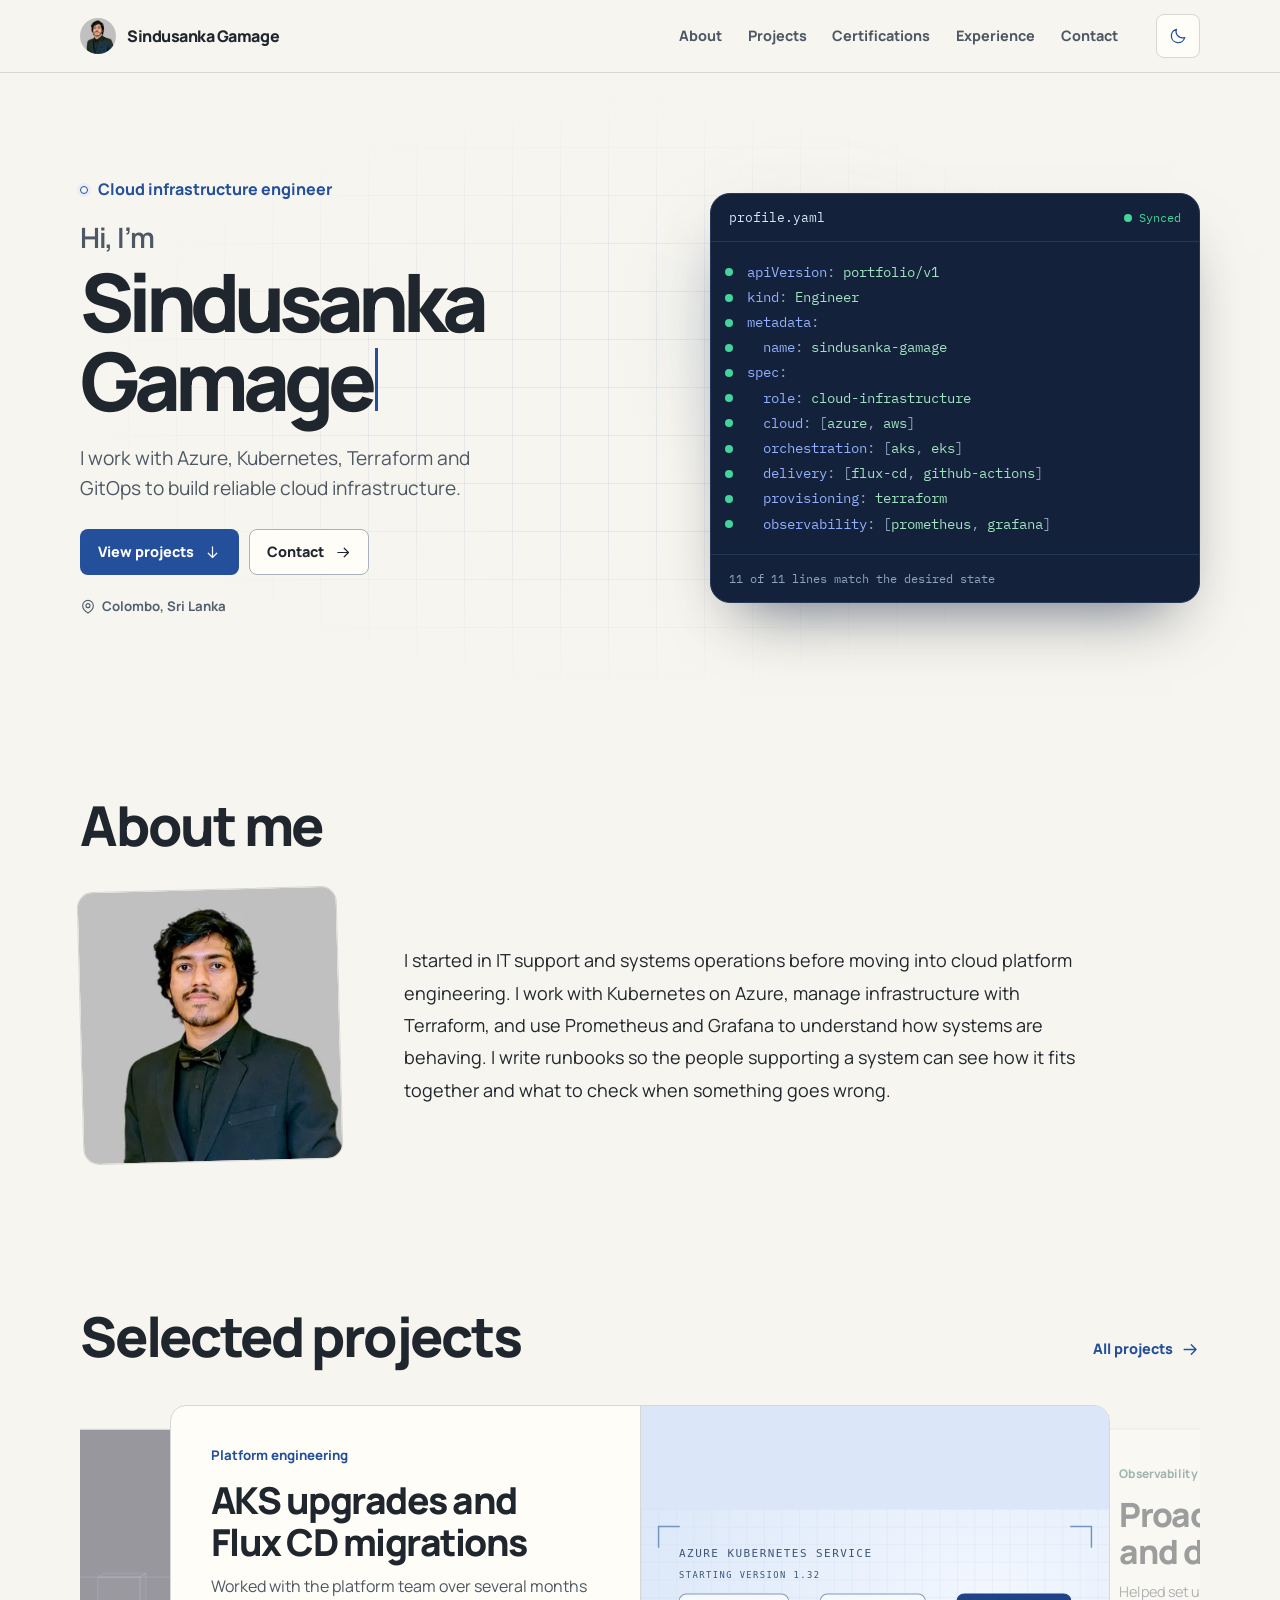
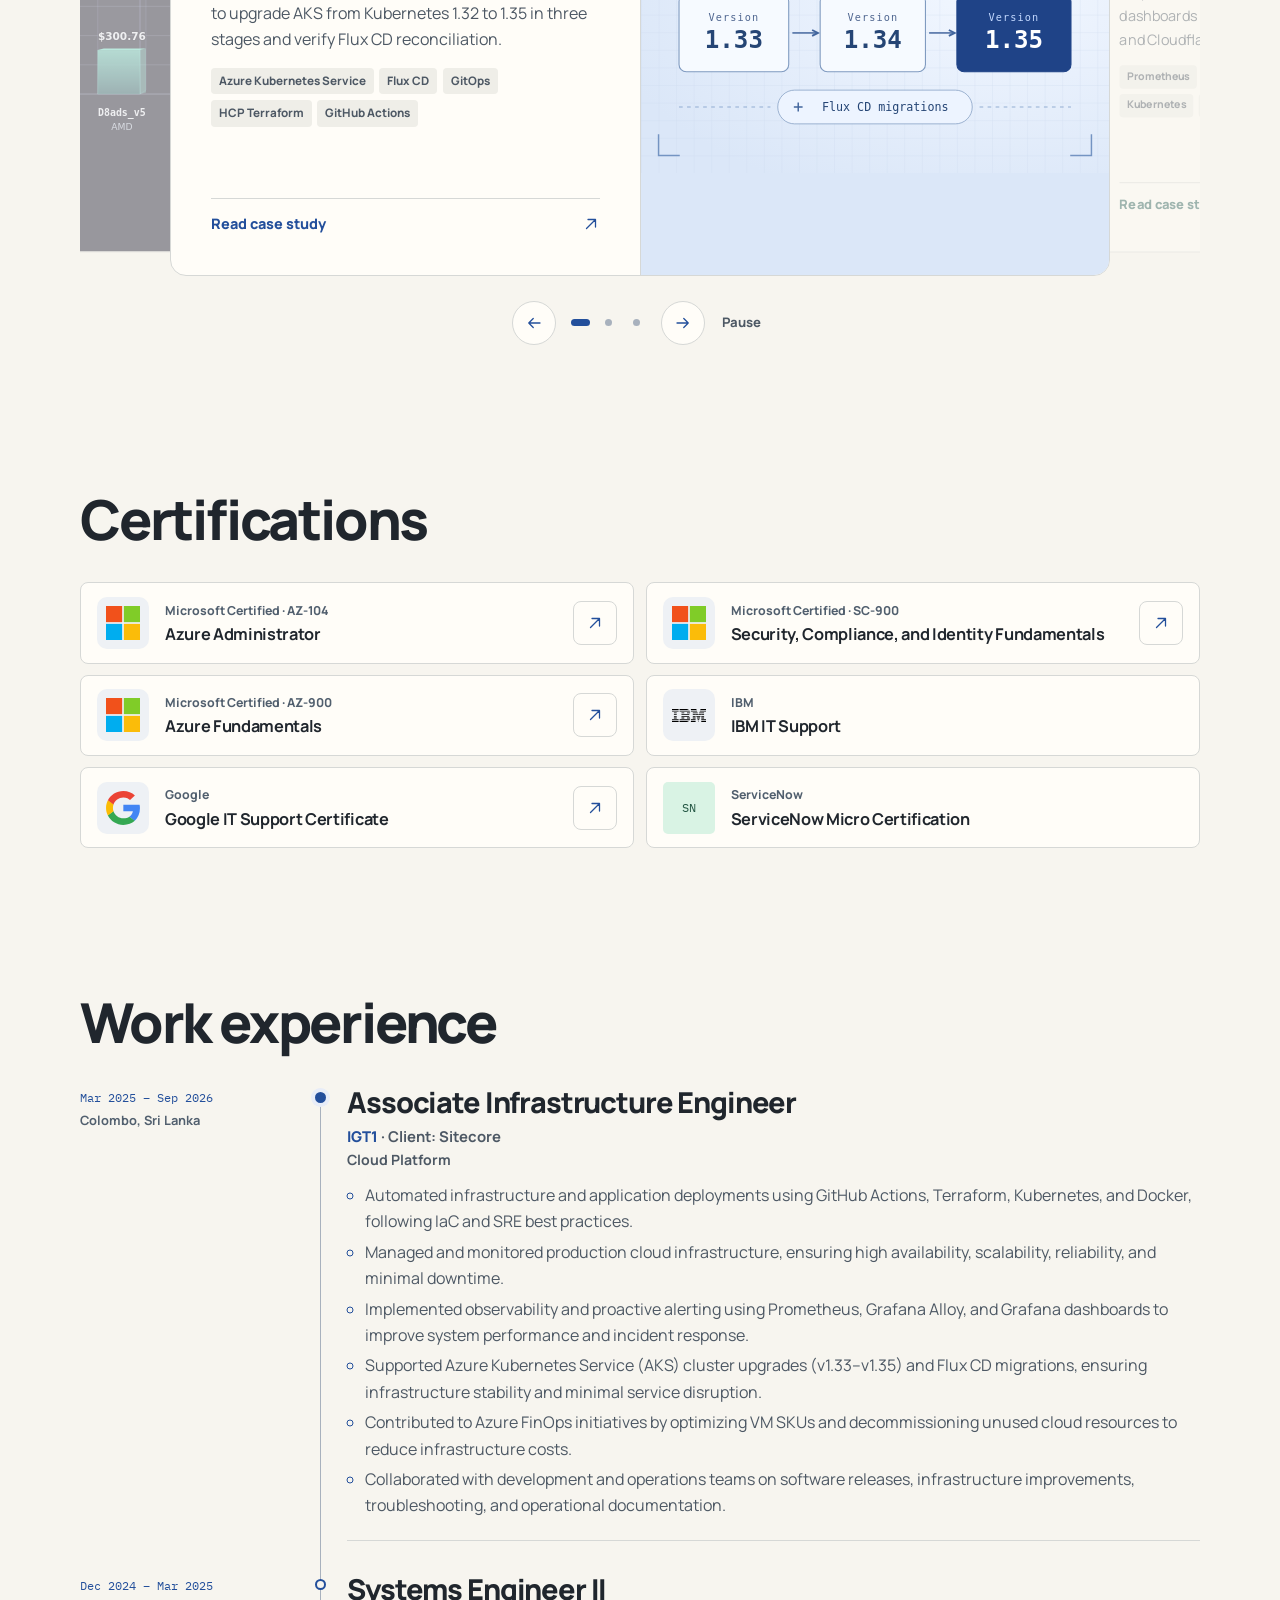
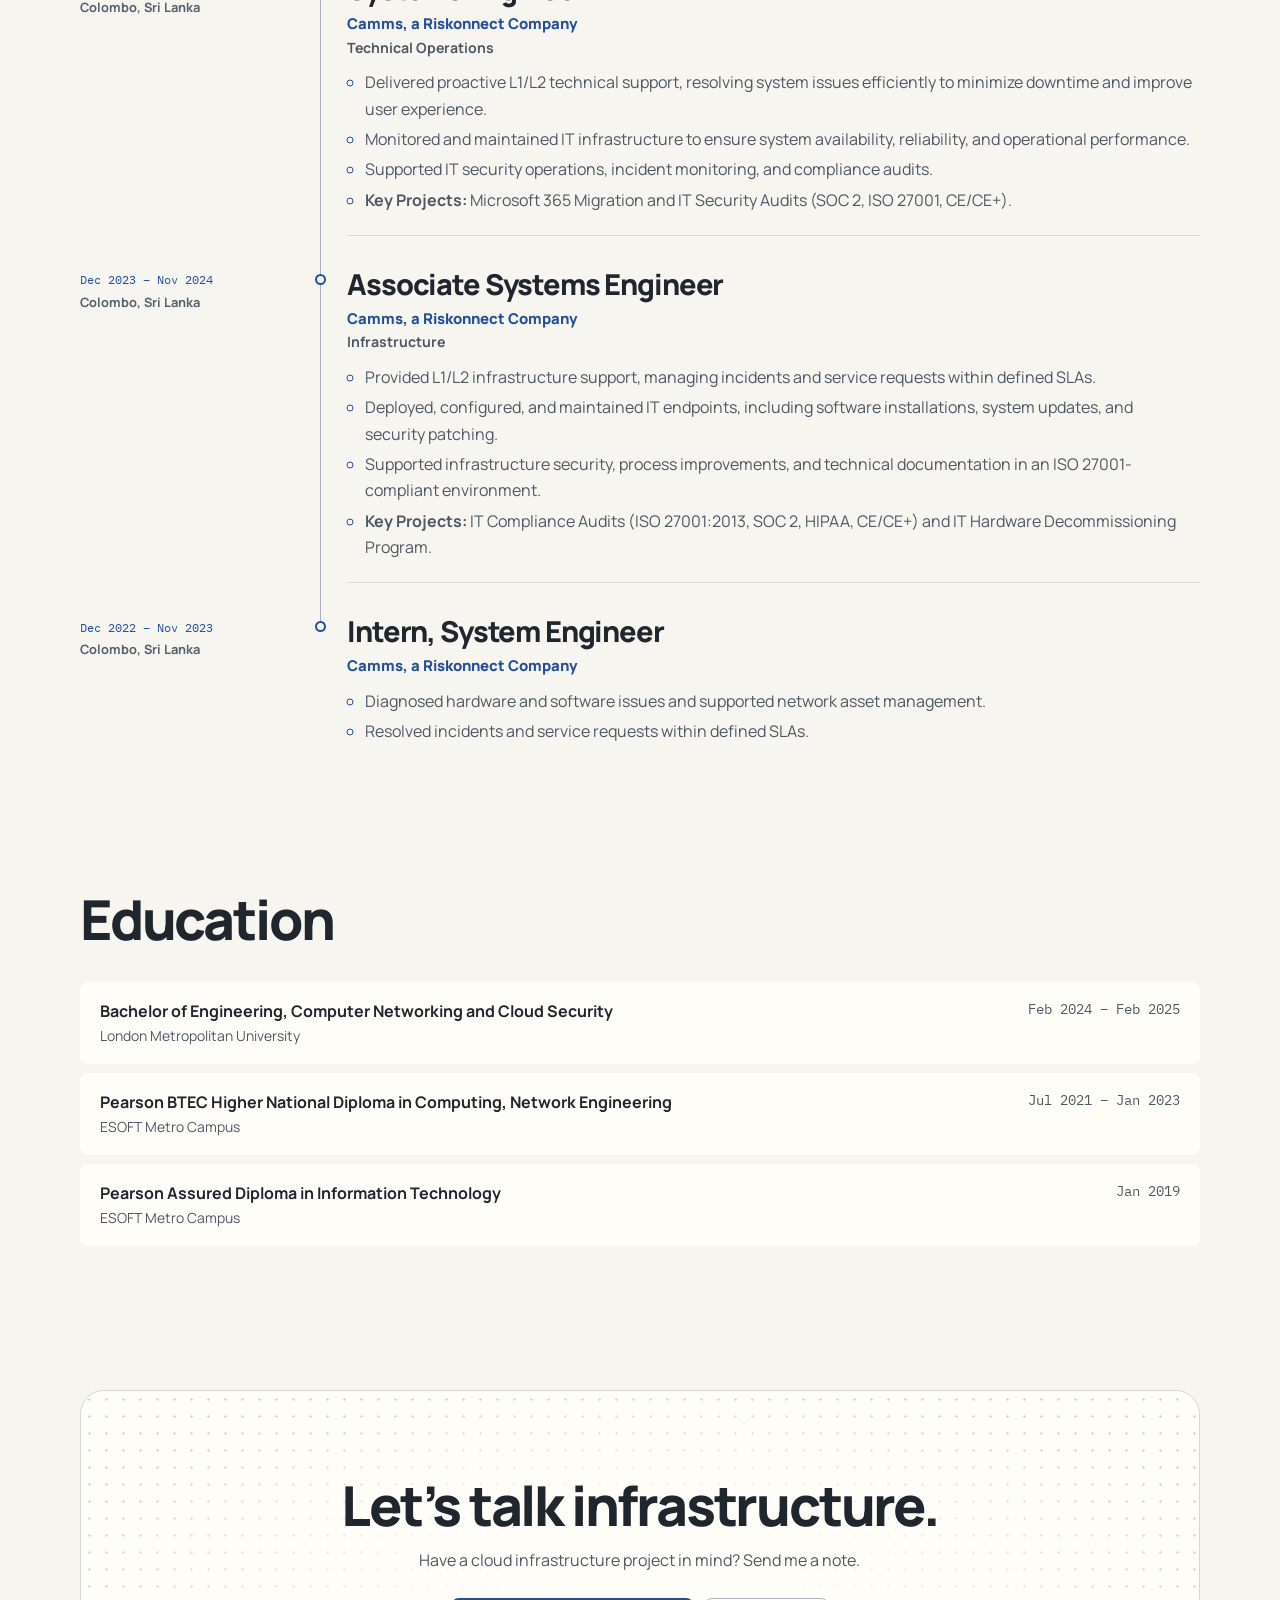
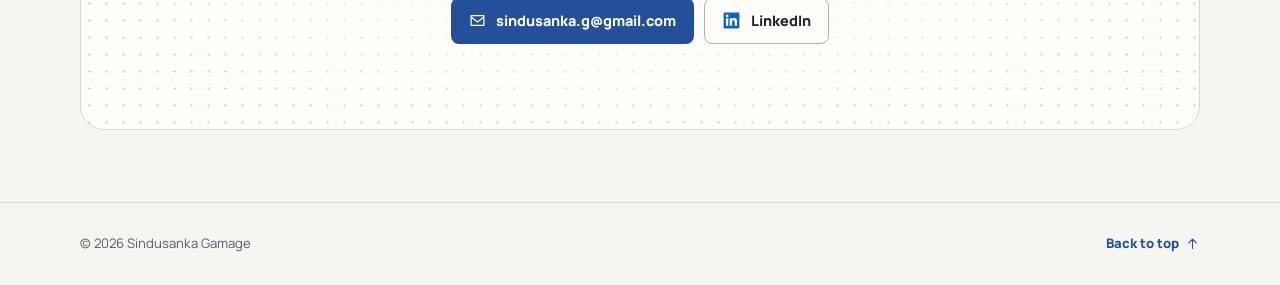
==== commit f6c5c4b9: "Deploy portfolio from private source" ====
--- a/index.html
+++ b/index.html
@@ -5,4 +5,4 @@
           document.querySelector('meta[name="theme-color"]').content = '#121821';
         }
       } catch {}
-    </script><link rel="stylesheet" href="/_astro/Base.CoAA3Rdn.css"><link rel="stylesheet" href="/_astro/index.Bq7iFJqW.css"></head><body><a class="skip-link" href="#main">Skip to content</a><header class="site-header"><div class="shell header-inner"><a class="brand" href="/" aria-label="Sindusanka Gamage — home"><img class="brand-mark" src="/about-portrait.webp" alt="" width="36" height="36"><span>Sindusanka Gamage</span></a><nav class="desktop-nav" aria-label="Primary"><a href="/#about">About</a><a href="/#projects">Projects</a><a href="/#certifications">Certifications</a><a href="/#experience">Experience</a><a href="/#contact">Contact</a></nav><div class="header-controls"><button type="button" class="icon-button theme-control" aria-label="Switch to dark mode" data-theme-toggle hidden><svg class="theme-moon" aria-hidden="true" width="18" height="18" viewBox="0 0 24 24" fill="none" stroke="currentColor" stroke-width="1.7" stroke-linecap="round" stroke-linejoin="round"><path d="M20.9 14.1A8.7 8.7 0 0 1 9.9 3.1 9 9 0 1 0 20.9 14.1Z"></path></svg><svg class="theme-sun" aria-hidden="true" width="18" height="18" viewBox="0 0 24 24" fill="none" stroke="currentColor" stroke-width="1.7" stroke-linecap="round" stroke-linejoin="round"><path d="M12 2v2m0 16v2M2 12h2m16 0h2M4.9 4.9l1.4 1.4m11.4 11.4 1.4 1.4m0-14.2-1.4 1.4M6.3 17.7l-1.4 1.4M16 12a4 4 0 1 1-8 0 4 4 0 0 1 8 0Z"></path></svg></button><details class="mobile-nav" data-mobile-menu><summary class="icon-button" aria-label="Navigation menu"><svg class="menu-open-icon" aria-hidden="true" width="18" height="18" viewBox="0 0 24 24" fill="none" stroke="currentColor" stroke-width="1.7" stroke-linecap="round" stroke-linejoin="round"><path d="M4 8h16M4 16h16"></path></svg><svg class="menu-close-icon" aria-hidden="true" width="18" height="18" viewBox="0 0 24 24" fill="none" stroke="currentColor" stroke-width="1.7" stroke-linecap="round" stroke-linejoin="round"><path d="m6 6 12 12M6 18 18 6"></path></svg></summary><nav aria-label="Primary"><a href="/#about">About</a><a href="/#projects">Projects</a><a href="/#certifications">Certifications</a><a href="/#experience">Experience</a><a href="/#contact">Contact</a></nav></details></div></div></header><script type="module">var e=document.querySelector(`[data-mobile-menu]`),t=e?.querySelector(`summary`);e?.querySelectorAll(`nav a`).forEach(n=>{n.addEventListener(`click`,()=>{e.open=!1,t?.focus({preventScroll:!0})})}),e?.addEventListener(`keydown`,n=>{n.key===`Escape`&&e.open&&(e.open=!1,t?.focus())});var n=document.querySelector(`[data-theme-toggle]`),r=document.documentElement,i=document.querySelector(`meta[name="theme-color"]`);if(n){let e=()=>{let e=r.dataset.theme===`dark`?`light`:`dark`;n.setAttribute(`aria-label`,`Switch to ${e} mode`)};e(),n.hidden=!1,n.addEventListener(`click`,()=>{let t=r.dataset.theme===`dark`?`light`:`dark`;r.dataset.theme=t,i&&(i.content=t===`dark`?`#121821`:`#f7f5ef`),e();try{localStorage.setItem(`portfolio-theme`,t)}catch{}})}</script><main id="main" tabindex="-1"><section class="shell hero" aria-labelledby="intro-heading"><div class="hero-grid-background" aria-hidden="true"></div><div class="hero-copy"><p class="eyebrow hero-eyebrow"><span aria-hidden="true"></span>Cloud infrastructure engineer</p><h1 id="intro-heading" aria-label="Hi, I’m Sindusanka Gamage"><span aria-hidden="true">Hi, I’m</span><strong class="name-line" aria-hidden="true">Sindusanka</strong><em class="name-line" aria-hidden="true">Gamage</em></h1><p class="hero-description">I work with Azure, Kubernetes, Terraform and GitOps to build reliable cloud infrastructure.</p><div class="hero-actions flex flex-wrap"><a class="button primary-button" href="#projects">View projects <svg aria-hidden="true" width="17" height="17" viewBox="0 0 24 24" fill="none" stroke="currentColor" stroke-width="1.7" stroke-linecap="round" stroke-linejoin="round"><path d="M12 4v15m-6-6 6 6 6-6"></path></svg></a><a class="button secondary-button" href="#contact">Contact <svg aria-hidden="true" width="17" height="17" viewBox="0 0 24 24" fill="none" stroke="currentColor" stroke-width="1.7" stroke-linecap="round" stroke-linejoin="round"><path d="M4 12h15m-6-6 6 6-6 6"></path></svg></a></div><p class="location"><svg aria-hidden="true" width="16" height="16" viewBox="0 0 24 24" fill="none" stroke="currentColor" stroke-width="1.7" stroke-linecap="round" stroke-linejoin="round"><path d="M20 10c0 6-8 11-8 11S4 16 4 10a8 8 0 0 1 16 0Zm-5 0a3 3 0 1 1-6 0 3 3 0 0 1 6 0Z"></path></svg> Colombo, Sri Lanka</p></div><figure class="manifest" aria-label="Profile YAML illustration" style="--line-count: 11" data-astro-cid-53fjrrnv><figcaption class="manifest-bar" data-astro-cid-53fjrrnv><span data-astro-cid-53fjrrnv>profile.yaml</span><span class="swap" data-astro-cid-53fjrrnv><span class="status status-pending pending" aria-hidden="true" data-astro-cid-53fjrrnv>Reconciling</span><span class="status status-synced settled" data-astro-cid-53fjrrnv>Synced</span></span></figcaption><ol class="manifest-lines" role="list" data-astro-cid-53fjrrnv><li class="manifest-line" style="--line-index: 0" data-astro-cid-53fjrrnv><span class="line-dot" aria-hidden="true" data-astro-cid-53fjrrnv></span><code class="line-text" data-astro-cid-53fjrrnv><span class="yaml-key" data-astro-cid-53fjrrnv>apiVersion</span><span class="yaml-punctuation" data-astro-cid-53fjrrnv>:</span><span class="yaml-value" data-astro-cid-53fjrrnv> portfolio/v1</span></code></li><li class="manifest-line" style="--line-index: 1" data-astro-cid-53fjrrnv><span class="line-dot" aria-hidden="true" data-astro-cid-53fjrrnv></span><code class="line-text" data-astro-cid-53fjrrnv><span class="yaml-key" data-astro-cid-53fjrrnv>kind</span><span class="yaml-punctuation" data-astro-cid-53fjrrnv>:</span><span class="yaml-value" data-astro-cid-53fjrrnv> Engineer</span></code></li><li class="manifest-line" style="--line-index: 2" data-astro-cid-53fjrrnv><span class="line-dot" aria-hidden="true" data-astro-cid-53fjrrnv></span><code class="line-text" data-astro-cid-53fjrrnv><span class="yaml-key" data-astro-cid-53fjrrnv>metadata</span><span class="yaml-punctuation" data-astro-cid-53fjrrnv>:</span></code></li><li class="manifest-line" style="--line-index: 3" data-astro-cid-53fjrrnv><span class="line-dot" aria-hidden="true" data-astro-cid-53fjrrnv></span><code class="line-text" data-astro-cid-53fjrrnv><span class="yaml-key" data-astro-cid-53fjrrnv>  name</span><span class="yaml-punctuation" data-astro-cid-53fjrrnv>:</span><span class="yaml-value" data-astro-cid-53fjrrnv> sindusanka-gamage</span></code></li><li class="manifest-line" style="--line-index: 4" data-astro-cid-53fjrrnv><span class="line-dot" aria-hidden="true" data-astro-cid-53fjrrnv></span><code class="line-text" data-astro-cid-53fjrrnv><span class="yaml-key" data-astro-cid-53fjrrnv>spec</span><span class="yaml-punctuation" data-astro-cid-53fjrrnv>:</span></code></li><li class="manifest-line" style="--line-index: 5" data-astro-cid-53fjrrnv><span class="line-dot" aria-hidden="true" data-astro-cid-53fjrrnv></span><code class="line-text" data-astro-cid-53fjrrnv><span class="yaml-key" data-astro-cid-53fjrrnv>  role</span><span class="yaml-punctuation" data-astro-cid-53fjrrnv>:</span><span class="yaml-value" data-astro-cid-53fjrrnv> cloud-infrastructure</span></code></li><li class="manifest-line" style="--line-index: 6" data-astro-cid-53fjrrnv><span class="line-dot" aria-hidden="true" data-astro-cid-53fjrrnv></span><code class="line-text" data-astro-cid-53fjrrnv><span class="yaml-key" data-astro-cid-53fjrrnv>  cloud</span><span class="yaml-punctuation" data-astro-cid-53fjrrnv>:</span><span class="yaml-punctuation" data-astro-cid-53fjrrnv> [</span><span class="yaml-value" data-astro-cid-53fjrrnv>azure</span><span class="yaml-punctuation" data-astro-cid-53fjrrnv>, </span><span class="yaml-value" data-astro-cid-53fjrrnv>aws</span><span class="yaml-punctuation" data-astro-cid-53fjrrnv>]</span></code></li><li class="manifest-line" style="--line-index: 7" data-astro-cid-53fjrrnv><span class="line-dot" aria-hidden="true" data-astro-cid-53fjrrnv></span><code class="line-text" data-astro-cid-53fjrrnv><span class="yaml-key" data-astro-cid-53fjrrnv>  orchestration</span><span class="yaml-punctuation" data-astro-cid-53fjrrnv>:</span><span class="yaml-punctuation" data-astro-cid-53fjrrnv> [</span><span class="yaml-value" data-astro-cid-53fjrrnv>aks</span><span class="yaml-punctuation" data-astro-cid-53fjrrnv>, </span><span class="yaml-value" data-astro-cid-53fjrrnv>eks</span><span class="yaml-punctuation" data-astro-cid-53fjrrnv>]</span></code></li><li class="manifest-line" style="--line-index: 8" data-astro-cid-53fjrrnv><span class="line-dot" aria-hidden="true" data-astro-cid-53fjrrnv></span><code class="line-text" data-astro-cid-53fjrrnv><span class="yaml-key" data-astro-cid-53fjrrnv>  delivery</span><span class="yaml-punctuation" data-astro-cid-53fjrrnv>:</span><span class="yaml-punctuation" data-astro-cid-53fjrrnv> [</span><span class="yaml-value" data-astro-cid-53fjrrnv>flux-cd</span><span class="yaml-punctuation" data-astro-cid-53fjrrnv>, </span><span class="yaml-value" data-astro-cid-53fjrrnv>github-actions</span><span class="yaml-punctuation" data-astro-cid-53fjrrnv>]</span></code></li><li class="manifest-line" style="--line-index: 9" data-astro-cid-53fjrrnv><span class="line-dot" aria-hidden="true" data-astro-cid-53fjrrnv></span><code class="line-text" data-astro-cid-53fjrrnv><span class="yaml-key" data-astro-cid-53fjrrnv>  provisioning</span><span class="yaml-punctuation" data-astro-cid-53fjrrnv>:</span><span class="yaml-value" data-astro-cid-53fjrrnv> terraform</span></code></li><li class="manifest-line" style="--line-index: 10" data-astro-cid-53fjrrnv><span class="line-dot" aria-hidden="true" data-astro-cid-53fjrrnv></span><code class="line-text" data-astro-cid-53fjrrnv><span class="yaml-key" data-astro-cid-53fjrrnv>  observability</span><span class="yaml-punctuation" data-astro-cid-53fjrrnv>:</span><span class="yaml-punctuation" data-astro-cid-53fjrrnv> [</span><span class="yaml-value" data-astro-cid-53fjrrnv>prometheus</span><span class="yaml-punctuation" data-astro-cid-53fjrrnv>, </span><span class="yaml-value" data-astro-cid-53fjrrnv>grafana</span><span class="yaml-punctuation" data-astro-cid-53fjrrnv>]</span></code></li></ol><div class="manifest-footer" data-astro-cid-53fjrrnv><span class="swap" data-astro-cid-53fjrrnv><span class="pending" aria-hidden="true" data-astro-cid-53fjrrnv>Applying 11 lines</span><span class="settled" data-astro-cid-53fjrrnv>11 of 11 lines match the desired state</span></span></div></figure></section><section class="shell page-section" id="about" aria-labelledby="about-heading"><div class="section-heading"><h2 id="about-heading">About me</h2></div><div class="about-grid"><div class="about-gallery" role="group" aria-label="About Me photos"><div class="about-photo-frame"><img src="/about-portrait.webp" alt="Portrait of Sindusanka Gamage" width="384" height="374" data-photo-active="true" loading="lazy" decoding="async"><img src="/about-photos/0094.webp" alt="Sindusanka Gamage beside a Microsoft sign" width="640" height="640" aria-hidden="true" loading="lazy" decoding="async"><img src="/about-photos/6865.webp" alt="Sindusanka Gamage working at a desk with a laptop and monitor" width="640" height="640" aria-hidden="true" loading="lazy" decoding="async"><img src="/about-photos/6495.webp" alt="Sindusanka Gamage in graduation robes holding a certificate tube" width="640" height="640" aria-hidden="true" loading="lazy" decoding="async"><button class="about-photo-next" type="button" data-photo-next aria-label="Show next photo" hidden></button></div><button class="carousel-pause about-photo-pause" type="button" data-photo-pause aria-label="Pause photo rotation" hidden>Pause</button><span class="sr-only" data-photo-status role="status"></span></div><p class="bio" id="stack">I started in IT support and systems operations before moving into cloud platform engineering. I work with Kubernetes on Azure, manage infrastructure with Terraform, and use Prometheus and Grafana to understand how systems are behaving. I write runbooks so the people supporting a system can see how it fits together and what to check when something goes wrong.</p></div></section><section class="shell page-section" id="projects" aria-labelledby="projects-heading"><div class="section-heading"><h2 id="projects-heading">Selected projects</h2><a href="/projects/" class="text-link section-link">All projects <svg aria-hidden="true" width="19" height="19" viewBox="0 0 24 24" fill="none" stroke="currentColor" stroke-width="1.7" stroke-linecap="round" stroke-linejoin="round"><path d="M4 12h15m-6-6 6 6-6 6"></path></svg></a></div><div class="project-grid" id="project-slides"><article class="project-card project-featured"><div class="project-content"><p class="project-meta"><span class="project-number">01</span>Platform engineering</p><h3>AKS upgrades and Flux CD migrations</h3><p class="project-summary">Worked with the platform team over several months to upgrade AKS from Kubernetes 1.32 to 1.35 in three stages and verify Flux CD reconciliation.</p><ul class="tags" aria-label="Technologies"><li>Azure Kubernetes Service</li><li>Flux CD</li><li>GitOps</li><li>HCP Terraform</li><li>GitHub Actions</li></ul><a class="project-link text-link" href="/projects/aks-upgrades-flux-migrations/" aria-label="Read case study: AKS upgrades and Flux CD migrations">Read case study <svg aria-hidden="true" width="18" height="18" viewBox="0 0 24 24" fill="none" stroke="currentColor" stroke-width="1.7" stroke-linecap="round" stroke-linejoin="round"><path d="M6 18 18 6M8 6h10v10"></path></svg></a></div><div class="project-media"><img src="/project-media/aks-upgrades-flux-migrations/aks-upgrade-sequence.svg" alt="Three AKS upgrades from 1.32 to 1.33, 1.34, and 1.35, with Flux CD on a separate track." width="640" height="360" loading="eager" decoding="async"></div></article><article class="project-card" data-tone="teal"><div class="project-content"><p class="project-meta"><span class="project-number">02</span>Observability</p><h3>Proactive alerting and dashboards</h3><p class="project-summary">Set up proactive alerting and built custom Grafana dashboards to make system health easier to see.</p><ul class="tags" aria-label="Technologies"><li>Prometheus</li><li>Grafana Alloy</li><li>Grafana</li></ul><a class="project-link text-link" href="/projects/proactive-alerting-dashboards/" aria-label="Read case study: Proactive alerting and dashboards">Read case study <svg aria-hidden="true" width="18" height="18" viewBox="0 0 24 24" fill="none" stroke="currentColor" stroke-width="1.7" stroke-linecap="round" stroke-linejoin="round"><path d="M6 18 18 6M8 6h10v10"></path></svg></a></div><div class="project-media"><img src="/project-media/proactive-alerting-dashboards/monitoring-flow.svg" alt="Monitoring flow diagram showing Grafana Alloy and Prometheus connected to alerts and Grafana dashboards." width="640" height="360" loading="lazy" decoding="async"></div></article><article class="project-card" data-tone="amber"><div class="project-content"><p class="project-meta"><span class="project-number">03</span>Cloud efficiency</p><h3>FinOps cost optimization</h3><p class="project-summary">Evaluated Intel and AMD VM options for Azure Kubernetes Service, supported SKU migrations, and decommissioned unused Azure resources. The comparison identified estimated per-node compute savings of 50–54%.</p><ul class="tags" aria-label="Technologies"><li>Azure Kubernetes Service</li><li>Azure Virtual Machines</li><li>Kubernetes</li><li>FinOps</li></ul><a class="project-link text-link" href="/projects/finops-cost-optimization/" aria-label="Read case study: FinOps cost optimization">Read case study <svg aria-hidden="true" width="18" height="18" viewBox="0 0 24 24" fill="none" stroke="currentColor" stroke-width="1.7" stroke-linecap="round" stroke-linejoin="round"><path d="M6 18 18 6M8 6h10v10"></path></svg></a></div><div class="project-media" style="--diagram-surface: #18172d"><img src="/project-media/finops-cost-optimization/azure-resource-lifecycle.svg" alt="Estimated monthly compute cost per AKS node in USD. Original Intel D16d_v5, $659.92, baseline. Smaller Intel D8d_v5, $329.96, 50.0% lower. Proposed AMD D8ads_v5, $300.76, 54.4% lower." width="640" height="385" loading="lazy" decoding="async"></div></article></div><div class="carousel-controls" hidden><button class="icon-button" type="button" data-project-prev aria-label="Previous project" aria-controls="project-slides"><svg aria-hidden="true" width="18" height="18" viewBox="0 0 24 24" fill="none" stroke="currentColor" stroke-width="1.7" stroke-linecap="round" stroke-linejoin="round"><path d="M20 12H5m6 6-6-6 6-6"></path></svg></button><div class="carousel-dots" role="group" aria-label="Choose a project"><button class="carousel-dot" type="button" data-project-index="0" aria-label="Show AKS upgrades and Flux CD migrations" aria-controls="project-slides"></button><button class="carousel-dot" type="button" data-project-index="1" aria-label="Show Proactive alerting and dashboards" aria-controls="project-slides"></button><button class="carousel-dot" type="button" data-project-index="2" aria-label="Show FinOps cost optimization" aria-controls="project-slides"></button></div><button class="icon-button" type="button" data-project-next aria-label="Next project" aria-controls="project-slides"><svg aria-hidden="true" width="18" height="18" viewBox="0 0 24 24" fill="none" stroke="currentColor" stroke-width="1.7" stroke-linecap="round" stroke-linejoin="round"><path d="M4 12h15m-6-6 6 6-6 6"></path></svg></button><button class="carousel-pause" type="button" data-project-pause>Pause</button><span class="sr-only" data-project-status role="status"></span></div></section><section class="shell page-section" id="certifications" aria-labelledby="certifications-heading"><div class="section-heading"><h2 id="certifications-heading">Certifications</h2></div><ul class="credential-list"><li class="credential credential-verification"><span class="credential-mark vendor-mark" aria-hidden="true"><img src="/brand-marks/microsoft.svg" alt="" width="34" height="34" loading="lazy"></span><div><p class="credential-issuer">Microsoft Certified · AZ-104</p><h3>Azure Administrator</h3></div><a class="icon-button credential-link" href="https://learn.microsoft.com/en-us/users/sindusankagamage-5393/credentials/fe0afcee2a43fc0?sharingId=E54D55DA1693CB" aria-label="Verify Azure Administrator (AZ-104)" title="Verify certification"><svg aria-hidden="true" width="18" height="18" viewBox="0 0 24 24" fill="none" stroke="currentColor" stroke-width="1.7" stroke-linecap="round" stroke-linejoin="round"><path d="M6 18 18 6M8 6h10v10"></path></svg></a></li><li class="credential credential-verification"><span class="credential-mark vendor-mark" aria-hidden="true"><img src="/brand-marks/microsoft.svg" alt="" width="34" height="34" loading="lazy"></span><div><p class="credential-issuer">Microsoft Certified · SC-900</p><h3>Security, Compliance, and Identity Fundamentals</h3></div><a class="icon-button credential-link" href="https://learn.microsoft.com/api/credentials/share/en-us/SindusankaGamage-5393/10CE045014F07CF3?sharingId=E54D55DA1693CB" aria-label="Verify Security, Compliance, and Identity Fundamentals (SC-900)" title="Verify certification"><svg aria-hidden="true" width="18" height="18" viewBox="0 0 24 24" fill="none" stroke="currentColor" stroke-width="1.7" stroke-linecap="round" stroke-linejoin="round"><path d="M6 18 18 6M8 6h10v10"></path></svg></a></li><li class="credential credential-verification"><span class="credential-mark vendor-mark" aria-hidden="true"><img src="/brand-marks/microsoft.svg" alt="" width="34" height="34" loading="lazy"></span><div><p class="credential-issuer">Microsoft Certified · AZ-900</p><h3>Azure Fundamentals</h3></div><a class="icon-button credential-link" href="https://learn.microsoft.com/api/credentials/share/en-us/SindusankaGamage-5393/E93A1FEFFF891DFF?sharingId=E54D55DA1693CB" aria-label="Verify Azure Fundamentals (AZ-900)" title="Verify certification"><svg aria-hidden="true" width="18" height="18" viewBox="0 0 24 24" fill="none" stroke="currentColor" stroke-width="1.7" stroke-linecap="round" stroke-linejoin="round"><path d="M6 18 18 6M8 6h10v10"></path></svg></a></li><li class="credential"><span class="credential-mark vendor-mark" aria-hidden="true"><img src="/brand-marks/ibm.svg" alt="" width="34" height="34" loading="lazy"></span><div><p class="credential-issuer">IBM</p><h3>IBM IT Support</h3></div></li><li class="credential"><span class="credential-mark vendor-mark" aria-hidden="true"><img src="/brand-marks/google.svg" alt="" width="34" height="34" loading="lazy"></span><div><p class="credential-issuer">Google</p><h3>Google IT Support Certificate</h3></div><a class="icon-button credential-link" href="https://grow.google/certificates/it-support/" aria-label="Google IT Support Certificate issuer information" title="Issuer information"><svg aria-hidden="true" width="18" height="18" viewBox="0 0 24 24" fill="none" stroke="currentColor" stroke-width="1.7" stroke-linecap="round" stroke-linejoin="round"><path d="M6 18 18 6M8 6h10v10"></path></svg></a></li><li class="credential"><span class="credential-mark servicenow-mark" aria-hidden="true">SN</span><div><p class="credential-issuer">ServiceNow</p><h3>ServiceNow Micro Certification</h3></div></li></ul></section><section class="shell page-section" id="experience" aria-labelledby="experience-heading"><div class="section-heading"><h2 id="experience-heading">Work experience</h2></div><ol class="timeline"><li class="timeline-entry"><div class="job-date"><span><time datetime="2025-03">Mar 2025</time> – <time datetime="2026-09">Sep 2026</time></span><span>Colombo, Sri Lanka</span></div><div class="job-detail"><h3>Associate Infrastructure Engineer</h3><p class="job-employer">IGT1<span> · Client: Sitecore</span></p><p class="job-team">Cloud Platform</p><ul><li>Automated infrastructure and application deployments using GitHub Actions, Terraform, Kubernetes, and Docker, following IaC and SRE best practices.</li><li>Managed and monitored production cloud infrastructure, ensuring high availability, scalability, reliability, and minimal downtime.</li><li>Implemented observability and proactive alerting using Prometheus, Grafana Alloy, and Grafana dashboards to improve system performance and incident response.</li><li>Supported Azure Kubernetes Service (AKS) cluster upgrades (v1.33–v1.35) and Flux CD migrations, ensuring infrastructure stability and minimal service disruption.</li><li>Contributed to Azure FinOps initiatives by optimizing VM SKUs and decommissioning unused cloud resources to reduce infrastructure costs.</li><li>Collaborated with development and operations teams on software releases, infrastructure improvements, troubleshooting, and operational documentation.</li></ul></div></li><li class="timeline-entry"><div class="job-date"><span><time datetime="2024-12">Dec 2024</time> – <time datetime="2025-03">Mar 2025</time></span><span>Colombo, Sri Lanka</span></div><div class="job-detail"><h3>Systems Engineer II</h3><p class="job-employer">Camms, a Riskonnect Company</p><p class="job-team">Technical Operations</p><ul><li>Delivered proactive L1/L2 technical support, resolving system issues efficiently to minimize downtime and improve user experience.</li><li>Monitored and maintained IT infrastructure to ensure system availability, reliability, and operational performance.</li><li>Supported IT security operations, incident monitoring, and compliance audits.</li><li><strong>Key Projects:</strong> Microsoft 365 Migration and IT Security Audits (SOC 2, ISO 27001, CE/CE+).</li></ul></div></li><li class="timeline-entry"><div class="job-date"><span><time datetime="2023-12">Dec 2023</time> – <time datetime="2024-11">Nov 2024</time></span><span>Colombo, Sri Lanka</span></div><div class="job-detail"><h3>Associate Systems Engineer</h3><p class="job-employer">Camms, a Riskonnect Company</p><p class="job-team">Infrastructure</p><ul><li>Provided L1/L2 infrastructure support, managing incidents and service requests within defined SLAs.</li><li>Deployed, configured, and maintained IT endpoints, including software installations, system updates, and security patching.</li><li>Supported infrastructure security, process improvements, and technical documentation in an ISO 27001-compliant environment.</li><li><strong>Key Projects:</strong> IT Compliance Audits (ISO 27001:2013, SOC 2, HIPAA, CE/CE+) and IT Hardware Decommissioning Program.</li></ul></div></li><li class="timeline-entry"><div class="job-date"><span><time datetime="2022-12">Dec 2022</time> – <time datetime="2023-11">Nov 2023</time></span><span>Colombo, Sri Lanka</span></div><div class="job-detail"><h3>Intern, System Engineer</h3><p class="job-employer">Camms, a Riskonnect Company</p><ul><li>Diagnosed hardware and software issues and supported network asset management.</li><li>Resolved incidents and service requests within defined SLAs.</li></ul></div></li></ol></section><section class="shell page-section education" id="education" aria-labelledby="education-heading"><div class="section-heading"><h2 id="education-heading">Education</h2></div><ul><li><div><strong>Bachelor of Engineering, Computer Networking and Cloud Security</strong><p>London Metropolitan University</p></div><p class="education-date">Feb 2024 – Feb 2025</p></li><li><div><strong>Pearson BTEC Higher National Diploma in Computing, Network Engineering</strong><p>ESOFT Metro Campus</p></div><p class="education-date">Jul 2021 – Jan 2023</p></li><li><div><strong>Pearson Assured Diploma in Information Technology</strong><p>ESOFT Metro Campus</p></div><p class="education-date">Jan 2019</p></li></ul></section><section class="shell page-section contact-section" id="contact" aria-labelledby="contact-heading"><div class="contact-panel"><div><h2 id="contact-heading">Let’s talk infrastructure.</h2><p class="contact-description">Have a cloud infrastructure project in mind? Send me a note.</p></div><div class="contact-actions"><a class="button primary-button" href="mailto:sindusanka.g@gmail.com"><svg aria-hidden="true" width="17" height="17" viewBox="0 0 24 24" fill="none" stroke="currentColor" stroke-width="1.7" stroke-linecap="round" stroke-linejoin="round"><path d="M3 5h18v14H3zM3 7l9 7 9-7"></path></svg> sindusanka.g@gmail.com</a><a class="button secondary-button" href="https://www.linkedin.com/in/sindusanka-gamage/" rel="me"><svg class="linkedin-logo" aria-hidden="true" viewBox="0 0 24 24" fill="currentColor"><path d="M20.45 2H3.55C2.69 2 2 2.68 2 3.53v16.94C2 21.32 2.69 22 3.55 22h16.9c.86 0 1.55-.68 1.55-1.53V3.53C22 2.68 21.31 2 20.45 2ZM7.93 18.75H4.98V9.2h2.95v9.55ZM6.45 7.9a1.71 1.71 0 1 1 0-3.42 1.71 1.71 0 0 1 0 3.42ZM19 18.75h-2.95V14.1c0-1.11-.02-2.54-1.55-2.54-1.55 0-1.79 1.21-1.79 2.46v4.73H9.76V9.2h2.83v1.31h.04c.39-.74 1.36-1.52 2.79-1.52 2.99 0 3.54 1.97 3.54 4.53v5.23Z"></path></svg> LinkedIn</a></div></div></section></main><footer class="site-footer"><div class="shell footer-inner"><span>© 2026 Sindusanka Gamage</span><a href="#top">Back to top <svg aria-hidden="true" width="15" height="15" viewBox="0 0 24 24" fill="none" stroke="currentColor" stroke-width="1.7" stroke-linecap="round" stroke-linejoin="round"><path d="M12 20V5m-6 6 6-6 6 6"></path></svg></a></div></footer></body></html><script type="module" src="/_astro/index.astro_astro_type_script_index_0_lang.D-JlyvgF.js"></script>+    </script><link rel="stylesheet" href="/_astro/Base.CoAA3Rdn.css"><link rel="stylesheet" href="/_astro/index.Bq7iFJqW.css"></head><body><a class="skip-link" href="#main">Skip to content</a><header class="site-header"><div class="shell header-inner"><a class="brand" href="/" aria-label="Sindusanka Gamage — home"><img class="brand-mark" src="/about-portrait.webp" alt="" width="36" height="36"><span>Sindusanka Gamage</span></a><nav class="desktop-nav" aria-label="Primary"><a href="/#about">About</a><a href="/#projects">Projects</a><a href="/#certifications">Certifications</a><a href="/#experience">Experience</a><a href="/#contact">Contact</a></nav><div class="header-controls"><button type="button" class="icon-button theme-control" aria-label="Switch to dark mode" data-theme-toggle hidden><svg class="theme-moon" aria-hidden="true" width="18" height="18" viewBox="0 0 24 24" fill="none" stroke="currentColor" stroke-width="1.7" stroke-linecap="round" stroke-linejoin="round"><path d="M20.9 14.1A8.7 8.7 0 0 1 9.9 3.1 9 9 0 1 0 20.9 14.1Z"></path></svg><svg class="theme-sun" aria-hidden="true" width="18" height="18" viewBox="0 0 24 24" fill="none" stroke="currentColor" stroke-width="1.7" stroke-linecap="round" stroke-linejoin="round"><path d="M12 2v2m0 16v2M2 12h2m16 0h2M4.9 4.9l1.4 1.4m11.4 11.4 1.4 1.4m0-14.2-1.4 1.4M6.3 17.7l-1.4 1.4M16 12a4 4 0 1 1-8 0 4 4 0 0 1 8 0Z"></path></svg></button><details class="mobile-nav" data-mobile-menu><summary class="icon-button" aria-label="Navigation menu"><svg class="menu-open-icon" aria-hidden="true" width="18" height="18" viewBox="0 0 24 24" fill="none" stroke="currentColor" stroke-width="1.7" stroke-linecap="round" stroke-linejoin="round"><path d="M4 8h16M4 16h16"></path></svg><svg class="menu-close-icon" aria-hidden="true" width="18" height="18" viewBox="0 0 24 24" fill="none" stroke="currentColor" stroke-width="1.7" stroke-linecap="round" stroke-linejoin="round"><path d="m6 6 12 12M6 18 18 6"></path></svg></summary><nav aria-label="Primary"><a href="/#about">About</a><a href="/#projects">Projects</a><a href="/#certifications">Certifications</a><a href="/#experience">Experience</a><a href="/#contact">Contact</a></nav></details></div></div></header><script type="module">var e=document.querySelector(`[data-mobile-menu]`),t=e?.querySelector(`summary`);e?.querySelectorAll(`nav a`).forEach(n=>{n.addEventListener(`click`,()=>{e.open=!1,t?.focus({preventScroll:!0})})}),e?.addEventListener(`keydown`,n=>{n.key===`Escape`&&e.open&&(e.open=!1,t?.focus())});var n=document.querySelector(`[data-theme-toggle]`),r=document.documentElement,i=document.querySelector(`meta[name="theme-color"]`);if(n){let e=()=>{let e=r.dataset.theme===`dark`?`light`:`dark`;n.setAttribute(`aria-label`,`Switch to ${e} mode`)};e(),n.hidden=!1,n.addEventListener(`click`,()=>{let t=r.dataset.theme===`dark`?`light`:`dark`;r.dataset.theme=t,i&&(i.content=t===`dark`?`#121821`:`#f7f5ef`),e();try{localStorage.setItem(`portfolio-theme`,t)}catch{}})}</script><main id="main" tabindex="-1"><section class="shell hero" aria-labelledby="intro-heading"><div class="hero-grid-background" aria-hidden="true"></div><div class="hero-copy"><p class="eyebrow hero-eyebrow"><span aria-hidden="true"></span>Cloud infrastructure engineer</p><h1 id="intro-heading" aria-label="Hi, I’m Sindusanka Gamage"><span aria-hidden="true">Hi, I’m</span><strong class="name-line" aria-hidden="true">Sindusanka</strong><em class="name-line" aria-hidden="true">Gamage</em></h1><p class="hero-description">I work with Azure, Kubernetes, Terraform and GitOps to build reliable cloud infrastructure.</p><div class="hero-actions flex flex-wrap"><a class="button primary-button" href="#projects">View projects <svg aria-hidden="true" width="17" height="17" viewBox="0 0 24 24" fill="none" stroke="currentColor" stroke-width="1.7" stroke-linecap="round" stroke-linejoin="round"><path d="M12 4v15m-6-6 6 6 6-6"></path></svg></a><a class="button secondary-button" href="#contact">Contact <svg aria-hidden="true" width="17" height="17" viewBox="0 0 24 24" fill="none" stroke="currentColor" stroke-width="1.7" stroke-linecap="round" stroke-linejoin="round"><path d="M4 12h15m-6-6 6 6-6 6"></path></svg></a></div><p class="location"><svg aria-hidden="true" width="16" height="16" viewBox="0 0 24 24" fill="none" stroke="currentColor" stroke-width="1.7" stroke-linecap="round" stroke-linejoin="round"><path d="M20 10c0 6-8 11-8 11S4 16 4 10a8 8 0 0 1 16 0Zm-5 0a3 3 0 1 1-6 0 3 3 0 0 1 6 0Z"></path></svg> Colombo, Sri Lanka</p></div><figure class="manifest" aria-label="Profile YAML illustration" style="--line-count: 11" data-astro-cid-53fjrrnv><figcaption class="manifest-bar" data-astro-cid-53fjrrnv><span data-astro-cid-53fjrrnv>profile.yaml</span><span class="swap" data-astro-cid-53fjrrnv><span class="status status-pending pending" aria-hidden="true" data-astro-cid-53fjrrnv>Reconciling</span><span class="status status-synced settled" data-astro-cid-53fjrrnv>Synced</span></span></figcaption><ol class="manifest-lines" role="list" data-astro-cid-53fjrrnv><li class="manifest-line" style="--line-index: 0" data-astro-cid-53fjrrnv><span class="line-dot" aria-hidden="true" data-astro-cid-53fjrrnv></span><code class="line-text" data-astro-cid-53fjrrnv><span class="yaml-key" data-astro-cid-53fjrrnv>apiVersion</span><span class="yaml-punctuation" data-astro-cid-53fjrrnv>:</span><span class="yaml-value" data-astro-cid-53fjrrnv> portfolio/v1</span></code></li><li class="manifest-line" style="--line-index: 1" data-astro-cid-53fjrrnv><span class="line-dot" aria-hidden="true" data-astro-cid-53fjrrnv></span><code class="line-text" data-astro-cid-53fjrrnv><span class="yaml-key" data-astro-cid-53fjrrnv>kind</span><span class="yaml-punctuation" data-astro-cid-53fjrrnv>:</span><span class="yaml-value" data-astro-cid-53fjrrnv> Engineer</span></code></li><li class="manifest-line" style="--line-index: 2" data-astro-cid-53fjrrnv><span class="line-dot" aria-hidden="true" data-astro-cid-53fjrrnv></span><code class="line-text" data-astro-cid-53fjrrnv><span class="yaml-key" data-astro-cid-53fjrrnv>metadata</span><span class="yaml-punctuation" data-astro-cid-53fjrrnv>:</span></code></li><li class="manifest-line" style="--line-index: 3" data-astro-cid-53fjrrnv><span class="line-dot" aria-hidden="true" data-astro-cid-53fjrrnv></span><code class="line-text" data-astro-cid-53fjrrnv><span class="yaml-key" data-astro-cid-53fjrrnv>  name</span><span class="yaml-punctuation" data-astro-cid-53fjrrnv>:</span><span class="yaml-value" data-astro-cid-53fjrrnv> sindusanka-gamage</span></code></li><li class="manifest-line" style="--line-index: 4" data-astro-cid-53fjrrnv><span class="line-dot" aria-hidden="true" data-astro-cid-53fjrrnv></span><code class="line-text" data-astro-cid-53fjrrnv><span class="yaml-key" data-astro-cid-53fjrrnv>spec</span><span class="yaml-punctuation" data-astro-cid-53fjrrnv>:</span></code></li><li class="manifest-line" style="--line-index: 5" data-astro-cid-53fjrrnv><span class="line-dot" aria-hidden="true" data-astro-cid-53fjrrnv></span><code class="line-text" data-astro-cid-53fjrrnv><span class="yaml-key" data-astro-cid-53fjrrnv>  role</span><span class="yaml-punctuation" data-astro-cid-53fjrrnv>:</span><span class="yaml-value" data-astro-cid-53fjrrnv> cloud-infrastructure</span></code></li><li class="manifest-line" style="--line-index: 6" data-astro-cid-53fjrrnv><span class="line-dot" aria-hidden="true" data-astro-cid-53fjrrnv></span><code class="line-text" data-astro-cid-53fjrrnv><span class="yaml-key" data-astro-cid-53fjrrnv>  cloud</span><span class="yaml-punctuation" data-astro-cid-53fjrrnv>:</span><span class="yaml-punctuation" data-astro-cid-53fjrrnv> [</span><span class="yaml-value" data-astro-cid-53fjrrnv>azure</span><span class="yaml-punctuation" data-astro-cid-53fjrrnv>, </span><span class="yaml-value" data-astro-cid-53fjrrnv>aws</span><span class="yaml-punctuation" data-astro-cid-53fjrrnv>]</span></code></li><li class="manifest-line" style="--line-index: 7" data-astro-cid-53fjrrnv><span class="line-dot" aria-hidden="true" data-astro-cid-53fjrrnv></span><code class="line-text" data-astro-cid-53fjrrnv><span class="yaml-key" data-astro-cid-53fjrrnv>  orchestration</span><span class="yaml-punctuation" data-astro-cid-53fjrrnv>:</span><span class="yaml-punctuation" data-astro-cid-53fjrrnv> [</span><span class="yaml-value" data-astro-cid-53fjrrnv>aks</span><span class="yaml-punctuation" data-astro-cid-53fjrrnv>, </span><span class="yaml-value" data-astro-cid-53fjrrnv>eks</span><span class="yaml-punctuation" data-astro-cid-53fjrrnv>]</span></code></li><li class="manifest-line" style="--line-index: 8" data-astro-cid-53fjrrnv><span class="line-dot" aria-hidden="true" data-astro-cid-53fjrrnv></span><code class="line-text" data-astro-cid-53fjrrnv><span class="yaml-key" data-astro-cid-53fjrrnv>  delivery</span><span class="yaml-punctuation" data-astro-cid-53fjrrnv>:</span><span class="yaml-punctuation" data-astro-cid-53fjrrnv> [</span><span class="yaml-value" data-astro-cid-53fjrrnv>flux-cd</span><span class="yaml-punctuation" data-astro-cid-53fjrrnv>, </span><span class="yaml-value" data-astro-cid-53fjrrnv>github-actions</span><span class="yaml-punctuation" data-astro-cid-53fjrrnv>]</span></code></li><li class="manifest-line" style="--line-index: 9" data-astro-cid-53fjrrnv><span class="line-dot" aria-hidden="true" data-astro-cid-53fjrrnv></span><code class="line-text" data-astro-cid-53fjrrnv><span class="yaml-key" data-astro-cid-53fjrrnv>  provisioning</span><span class="yaml-punctuation" data-astro-cid-53fjrrnv>:</span><span class="yaml-value" data-astro-cid-53fjrrnv> terraform</span></code></li><li class="manifest-line" style="--line-index: 10" data-astro-cid-53fjrrnv><span class="line-dot" aria-hidden="true" data-astro-cid-53fjrrnv></span><code class="line-text" data-astro-cid-53fjrrnv><span class="yaml-key" data-astro-cid-53fjrrnv>  observability</span><span class="yaml-punctuation" data-astro-cid-53fjrrnv>:</span><span class="yaml-punctuation" data-astro-cid-53fjrrnv> [</span><span class="yaml-value" data-astro-cid-53fjrrnv>prometheus</span><span class="yaml-punctuation" data-astro-cid-53fjrrnv>, </span><span class="yaml-value" data-astro-cid-53fjrrnv>grafana</span><span class="yaml-punctuation" data-astro-cid-53fjrrnv>]</span></code></li></ol><div class="manifest-footer" data-astro-cid-53fjrrnv><span class="swap" data-astro-cid-53fjrrnv><span class="pending" aria-hidden="true" data-astro-cid-53fjrrnv>Applying 11 lines</span><span class="settled" data-astro-cid-53fjrrnv>11 of 11 lines match the desired state</span></span></div></figure></section><section class="shell page-section" id="about" aria-labelledby="about-heading"><div class="section-heading"><h2 id="about-heading">About me</h2></div><div class="about-grid"><div class="about-gallery" role="group" aria-label="About Me photos"><div class="about-photo-frame"><img src="/about-portrait.webp" alt="Portrait of Sindusanka Gamage" width="384" height="374" data-photo-active="true" loading="lazy" decoding="async"><img src="/about-photos/0094.webp" alt="Sindusanka Gamage beside a Microsoft sign" width="640" height="640" aria-hidden="true" loading="lazy" decoding="async"><img src="/about-photos/6865.webp" alt="Sindusanka Gamage working at a desk with a laptop and monitor" width="640" height="640" aria-hidden="true" loading="lazy" decoding="async"><img src="/about-photos/6495.webp" alt="Sindusanka Gamage in graduation robes holding a certificate tube" width="640" height="640" aria-hidden="true" loading="lazy" decoding="async"><button class="about-photo-next" type="button" data-photo-next aria-label="Show next photo" hidden></button></div><button class="carousel-pause about-photo-pause" type="button" data-photo-pause aria-label="Pause photo rotation" hidden>Pause</button><span class="sr-only" data-photo-status role="status"></span></div><p class="bio" id="stack">I started in IT support and systems operations before moving into cloud platform engineering. I work with Kubernetes on Azure, manage infrastructure with Terraform, and use Prometheus and Grafana to understand how systems are behaving. I write runbooks so the people supporting a system can see how it fits together and what to check when something goes wrong.</p></div></section><section class="shell page-section" id="projects" aria-labelledby="projects-heading"><div class="section-heading"><h2 id="projects-heading">Selected projects</h2><a href="/projects/" class="text-link section-link">All projects <svg aria-hidden="true" width="19" height="19" viewBox="0 0 24 24" fill="none" stroke="currentColor" stroke-width="1.7" stroke-linecap="round" stroke-linejoin="round"><path d="M4 12h15m-6-6 6 6-6 6"></path></svg></a></div><div class="project-grid" id="project-slides"><article class="project-card project-featured"><div class="project-content"><p class="project-meta"><span class="project-number">01</span>Platform engineering</p><h3>AKS upgrades and Flux CD migrations</h3><p class="project-summary">Worked with the platform team over several months to upgrade AKS from Kubernetes 1.32 to 1.35 in three stages and verify Flux CD reconciliation.</p><ul class="tags" aria-label="Technologies"><li>Azure Kubernetes Service</li><li>Flux CD</li><li>GitOps</li><li>HCP Terraform</li><li>GitHub Actions</li></ul><a class="project-link text-link" href="/projects/aks-upgrades-flux-migrations/" aria-label="Read case study: AKS upgrades and Flux CD migrations">Read case study <svg aria-hidden="true" width="18" height="18" viewBox="0 0 24 24" fill="none" stroke="currentColor" stroke-width="1.7" stroke-linecap="round" stroke-linejoin="round"><path d="M6 18 18 6M8 6h10v10"></path></svg></a></div><div class="project-media"><img src="/project-media/aks-upgrades-flux-migrations/aks-upgrade-sequence.svg" alt="Three AKS upgrades from 1.32 to 1.33, 1.34, and 1.35, with Flux CD on a separate track." width="640" height="360" loading="eager" decoding="async"></div></article><article class="project-card" data-tone="teal"><div class="project-content"><p class="project-meta"><span class="project-number">02</span>Observability</p><h3>Proactive alerting and dashboards</h3><p class="project-summary">Helped set up Prometheus alerts and built Grafana dashboards to track production infrastructure health and Cloudflare Workers metrics.</p><ul class="tags" aria-label="Technologies"><li>Prometheus</li><li>Grafana Alloy</li><li>Grafana</li><li>Azure</li><li>Linux</li><li>Kubernetes</li><li>PromQL</li></ul><a class="project-link text-link" href="/projects/proactive-alerting-dashboards/" aria-label="Read case study: Proactive alerting and dashboards">Read case study <svg aria-hidden="true" width="18" height="18" viewBox="0 0 24 24" fill="none" stroke="currentColor" stroke-width="1.7" stroke-linecap="round" stroke-linejoin="round"><path d="M6 18 18 6M8 6h10v10"></path></svg></a></div><div class="project-media"><img src="/project-media/proactive-alerting-dashboards/monitoring-flow.svg" alt="Monitoring flow diagram showing Grafana Alloy and Prometheus connected to alerts and Grafana dashboards." width="640" height="360" loading="lazy" decoding="async"></div></article><article class="project-card" data-tone="amber"><div class="project-content"><p class="project-meta"><span class="project-number">03</span>Cloud efficiency</p><h3>FinOps cost optimization</h3><p class="project-summary">Evaluated Intel and AMD VM options for Azure Kubernetes Service, supported SKU migrations, and decommissioned unused Azure resources. The comparison identified estimated per-node compute savings of 50–54%.</p><ul class="tags" aria-label="Technologies"><li>Azure Kubernetes Service</li><li>Azure Virtual Machines</li><li>Kubernetes</li><li>FinOps</li></ul><a class="project-link text-link" href="/projects/finops-cost-optimization/" aria-label="Read case study: FinOps cost optimization">Read case study <svg aria-hidden="true" width="18" height="18" viewBox="0 0 24 24" fill="none" stroke="currentColor" stroke-width="1.7" stroke-linecap="round" stroke-linejoin="round"><path d="M6 18 18 6M8 6h10v10"></path></svg></a></div><div class="project-media" style="--diagram-surface: #18172d"><img src="/project-media/finops-cost-optimization/azure-resource-lifecycle.svg" alt="Estimated monthly compute cost per AKS node in USD. Original Intel D16d_v5, $659.92, baseline. Smaller Intel D8d_v5, $329.96, 50.0% lower. Proposed AMD D8ads_v5, $300.76, 54.4% lower." width="640" height="385" loading="lazy" decoding="async"></div></article></div><div class="carousel-controls" hidden><button class="icon-button" type="button" data-project-prev aria-label="Previous project" aria-controls="project-slides"><svg aria-hidden="true" width="18" height="18" viewBox="0 0 24 24" fill="none" stroke="currentColor" stroke-width="1.7" stroke-linecap="round" stroke-linejoin="round"><path d="M20 12H5m6 6-6-6 6-6"></path></svg></button><div class="carousel-dots" role="group" aria-label="Choose a project"><button class="carousel-dot" type="button" data-project-index="0" aria-label="Show AKS upgrades and Flux CD migrations" aria-controls="project-slides"></button><button class="carousel-dot" type="button" data-project-index="1" aria-label="Show Proactive alerting and dashboards" aria-controls="project-slides"></button><button class="carousel-dot" type="button" data-project-index="2" aria-label="Show FinOps cost optimization" aria-controls="project-slides"></button></div><button class="icon-button" type="button" data-project-next aria-label="Next project" aria-controls="project-slides"><svg aria-hidden="true" width="18" height="18" viewBox="0 0 24 24" fill="none" stroke="currentColor" stroke-width="1.7" stroke-linecap="round" stroke-linejoin="round"><path d="M4 12h15m-6-6 6 6-6 6"></path></svg></button><button class="carousel-pause" type="button" data-project-pause>Pause</button><span class="sr-only" data-project-status role="status"></span></div></section><section class="shell page-section" id="certifications" aria-labelledby="certifications-heading"><div class="section-heading"><h2 id="certifications-heading">Certifications</h2></div><ul class="credential-list"><li class="credential credential-verification"><span class="credential-mark vendor-mark" aria-hidden="true"><img src="/brand-marks/microsoft.svg" alt="" width="34" height="34" loading="lazy"></span><div><p class="credential-issuer">Microsoft Certified · AZ-104</p><h3>Azure Administrator</h3></div><a class="icon-button credential-link" href="https://learn.microsoft.com/en-us/users/sindusankagamage-5393/credentials/fe0afcee2a43fc0?sharingId=E54D55DA1693CB" aria-label="Verify Azure Administrator (AZ-104)" title="Verify certification"><svg aria-hidden="true" width="18" height="18" viewBox="0 0 24 24" fill="none" stroke="currentColor" stroke-width="1.7" stroke-linecap="round" stroke-linejoin="round"><path d="M6 18 18 6M8 6h10v10"></path></svg></a></li><li class="credential credential-verification"><span class="credential-mark vendor-mark" aria-hidden="true"><img src="/brand-marks/microsoft.svg" alt="" width="34" height="34" loading="lazy"></span><div><p class="credential-issuer">Microsoft Certified · SC-900</p><h3>Security, Compliance, and Identity Fundamentals</h3></div><a class="icon-button credential-link" href="https://learn.microsoft.com/api/credentials/share/en-us/SindusankaGamage-5393/10CE045014F07CF3?sharingId=E54D55DA1693CB" aria-label="Verify Security, Compliance, and Identity Fundamentals (SC-900)" title="Verify certification"><svg aria-hidden="true" width="18" height="18" viewBox="0 0 24 24" fill="none" stroke="currentColor" stroke-width="1.7" stroke-linecap="round" stroke-linejoin="round"><path d="M6 18 18 6M8 6h10v10"></path></svg></a></li><li class="credential credential-verification"><span class="credential-mark vendor-mark" aria-hidden="true"><img src="/brand-marks/microsoft.svg" alt="" width="34" height="34" loading="lazy"></span><div><p class="credential-issuer">Microsoft Certified · AZ-900</p><h3>Azure Fundamentals</h3></div><a class="icon-button credential-link" href="https://learn.microsoft.com/api/credentials/share/en-us/SindusankaGamage-5393/E93A1FEFFF891DFF?sharingId=E54D55DA1693CB" aria-label="Verify Azure Fundamentals (AZ-900)" title="Verify certification"><svg aria-hidden="true" width="18" height="18" viewBox="0 0 24 24" fill="none" stroke="currentColor" stroke-width="1.7" stroke-linecap="round" stroke-linejoin="round"><path d="M6 18 18 6M8 6h10v10"></path></svg></a></li><li class="credential"><span class="credential-mark vendor-mark" aria-hidden="true"><img src="/brand-marks/ibm.svg" alt="" width="34" height="34" loading="lazy"></span><div><p class="credential-issuer">IBM</p><h3>IBM IT Support</h3></div></li><li class="credential"><span class="credential-mark vendor-mark" aria-hidden="true"><img src="/brand-marks/google.svg" alt="" width="34" height="34" loading="lazy"></span><div><p class="credential-issuer">Google</p><h3>Google IT Support Certificate</h3></div><a class="icon-button credential-link" href="https://grow.google/certificates/it-support/" aria-label="Google IT Support Certificate issuer information" title="Issuer information"><svg aria-hidden="true" width="18" height="18" viewBox="0 0 24 24" fill="none" stroke="currentColor" stroke-width="1.7" stroke-linecap="round" stroke-linejoin="round"><path d="M6 18 18 6M8 6h10v10"></path></svg></a></li><li class="credential"><span class="credential-mark servicenow-mark" aria-hidden="true">SN</span><div><p class="credential-issuer">ServiceNow</p><h3>ServiceNow Micro Certification</h3></div></li></ul></section><section class="shell page-section" id="experience" aria-labelledby="experience-heading"><div class="section-heading"><h2 id="experience-heading">Work experience</h2></div><ol class="timeline"><li class="timeline-entry"><div class="job-date"><span><time datetime="2025-03">Mar 2025</time> – <time datetime="2026-09">Sep 2026</time></span><span>Colombo, Sri Lanka</span></div><div class="job-detail"><h3>Associate Infrastructure Engineer</h3><p class="job-employer">IGT1<span> · Client: Sitecore</span></p><p class="job-team">Cloud Platform</p><ul><li>Automated infrastructure and application deployments using GitHub Actions, Terraform, Kubernetes, and Docker, following IaC and SRE best practices.</li><li>Managed and monitored production cloud infrastructure, ensuring high availability, scalability, reliability, and minimal downtime.</li><li>Implemented observability and proactive alerting using Prometheus, Grafana Alloy, and Grafana dashboards to improve system performance and incident response.</li><li>Supported Azure Kubernetes Service (AKS) cluster upgrades (v1.33–v1.35) and Flux CD migrations, ensuring infrastructure stability and minimal service disruption.</li><li>Contributed to Azure FinOps initiatives by optimizing VM SKUs and decommissioning unused cloud resources to reduce infrastructure costs.</li><li>Collaborated with development and operations teams on software releases, infrastructure improvements, troubleshooting, and operational documentation.</li></ul></div></li><li class="timeline-entry"><div class="job-date"><span><time datetime="2024-12">Dec 2024</time> – <time datetime="2025-03">Mar 2025</time></span><span>Colombo, Sri Lanka</span></div><div class="job-detail"><h3>Systems Engineer II</h3><p class="job-employer">Camms, a Riskonnect Company</p><p class="job-team">Technical Operations</p><ul><li>Delivered proactive L1/L2 technical support, resolving system issues efficiently to minimize downtime and improve user experience.</li><li>Monitored and maintained IT infrastructure to ensure system availability, reliability, and operational performance.</li><li>Supported IT security operations, incident monitoring, and compliance audits.</li><li><strong>Key Projects:</strong> Microsoft 365 Migration and IT Security Audits (SOC 2, ISO 27001, CE/CE+).</li></ul></div></li><li class="timeline-entry"><div class="job-date"><span><time datetime="2023-12">Dec 2023</time> – <time datetime="2024-11">Nov 2024</time></span><span>Colombo, Sri Lanka</span></div><div class="job-detail"><h3>Associate Systems Engineer</h3><p class="job-employer">Camms, a Riskonnect Company</p><p class="job-team">Infrastructure</p><ul><li>Provided L1/L2 infrastructure support, managing incidents and service requests within defined SLAs.</li><li>Deployed, configured, and maintained IT endpoints, including software installations, system updates, and security patching.</li><li>Supported infrastructure security, process improvements, and technical documentation in an ISO 27001-compliant environment.</li><li><strong>Key Projects:</strong> IT Compliance Audits (ISO 27001:2013, SOC 2, HIPAA, CE/CE+) and IT Hardware Decommissioning Program.</li></ul></div></li><li class="timeline-entry"><div class="job-date"><span><time datetime="2022-12">Dec 2022</time> – <time datetime="2023-11">Nov 2023</time></span><span>Colombo, Sri Lanka</span></div><div class="job-detail"><h3>Intern, System Engineer</h3><p class="job-employer">Camms, a Riskonnect Company</p><ul><li>Diagnosed hardware and software issues and supported network asset management.</li><li>Resolved incidents and service requests within defined SLAs.</li></ul></div></li></ol></section><section class="shell page-section education" id="education" aria-labelledby="education-heading"><div class="section-heading"><h2 id="education-heading">Education</h2></div><ul><li><div><strong>Bachelor of Engineering, Computer Networking and Cloud Security</strong><p>London Metropolitan University</p></div><p class="education-date">Feb 2024 – Feb 2025</p></li><li><div><strong>Pearson BTEC Higher National Diploma in Computing, Network Engineering</strong><p>ESOFT Metro Campus</p></div><p class="education-date">Jul 2021 – Jan 2023</p></li><li><div><strong>Pearson Assured Diploma in Information Technology</strong><p>ESOFT Metro Campus</p></div><p class="education-date">Jan 2019</p></li></ul></section><section class="shell page-section contact-section" id="contact" aria-labelledby="contact-heading"><div class="contact-panel"><div><h2 id="contact-heading">Let’s talk infrastructure.</h2><p class="contact-description">Have a cloud infrastructure project in mind? Send me a note.</p></div><div class="contact-actions"><a class="button primary-button" href="mailto:sindusanka.g@gmail.com"><svg aria-hidden="true" width="17" height="17" viewBox="0 0 24 24" fill="none" stroke="currentColor" stroke-width="1.7" stroke-linecap="round" stroke-linejoin="round"><path d="M3 5h18v14H3zM3 7l9 7 9-7"></path></svg> sindusanka.g@gmail.com</a><a class="button secondary-button" href="https://www.linkedin.com/in/sindusanka-gamage/" rel="me"><svg class="linkedin-logo" aria-hidden="true" viewBox="0 0 24 24" fill="currentColor"><path d="M20.45 2H3.55C2.69 2 2 2.68 2 3.53v16.94C2 21.32 2.69 22 3.55 22h16.9c.86 0 1.55-.68 1.55-1.53V3.53C22 2.68 21.31 2 20.45 2ZM7.93 18.75H4.98V9.2h2.95v9.55ZM6.45 7.9a1.71 1.71 0 1 1 0-3.42 1.71 1.71 0 0 1 0 3.42ZM19 18.75h-2.95V14.1c0-1.11-.02-2.54-1.55-2.54-1.55 0-1.79 1.21-1.79 2.46v4.73H9.76V9.2h2.83v1.31h.04c.39-.74 1.36-1.52 2.79-1.52 2.99 0 3.54 1.97 3.54 4.53v5.23Z"></path></svg> LinkedIn</a></div></div></section></main><footer class="site-footer"><div class="shell footer-inner"><span>© 2026 Sindusanka Gamage</span><a href="#top">Back to top <svg aria-hidden="true" width="15" height="15" viewBox="0 0 24 24" fill="none" stroke="currentColor" stroke-width="1.7" stroke-linecap="round" stroke-linejoin="round"><path d="M12 20V5m-6 6 6-6 6 6"></path></svg></a></div></footer></body></html><script type="module" src="/_astro/index.astro_astro_type_script_index_0_lang.D-JlyvgF.js"></script>
